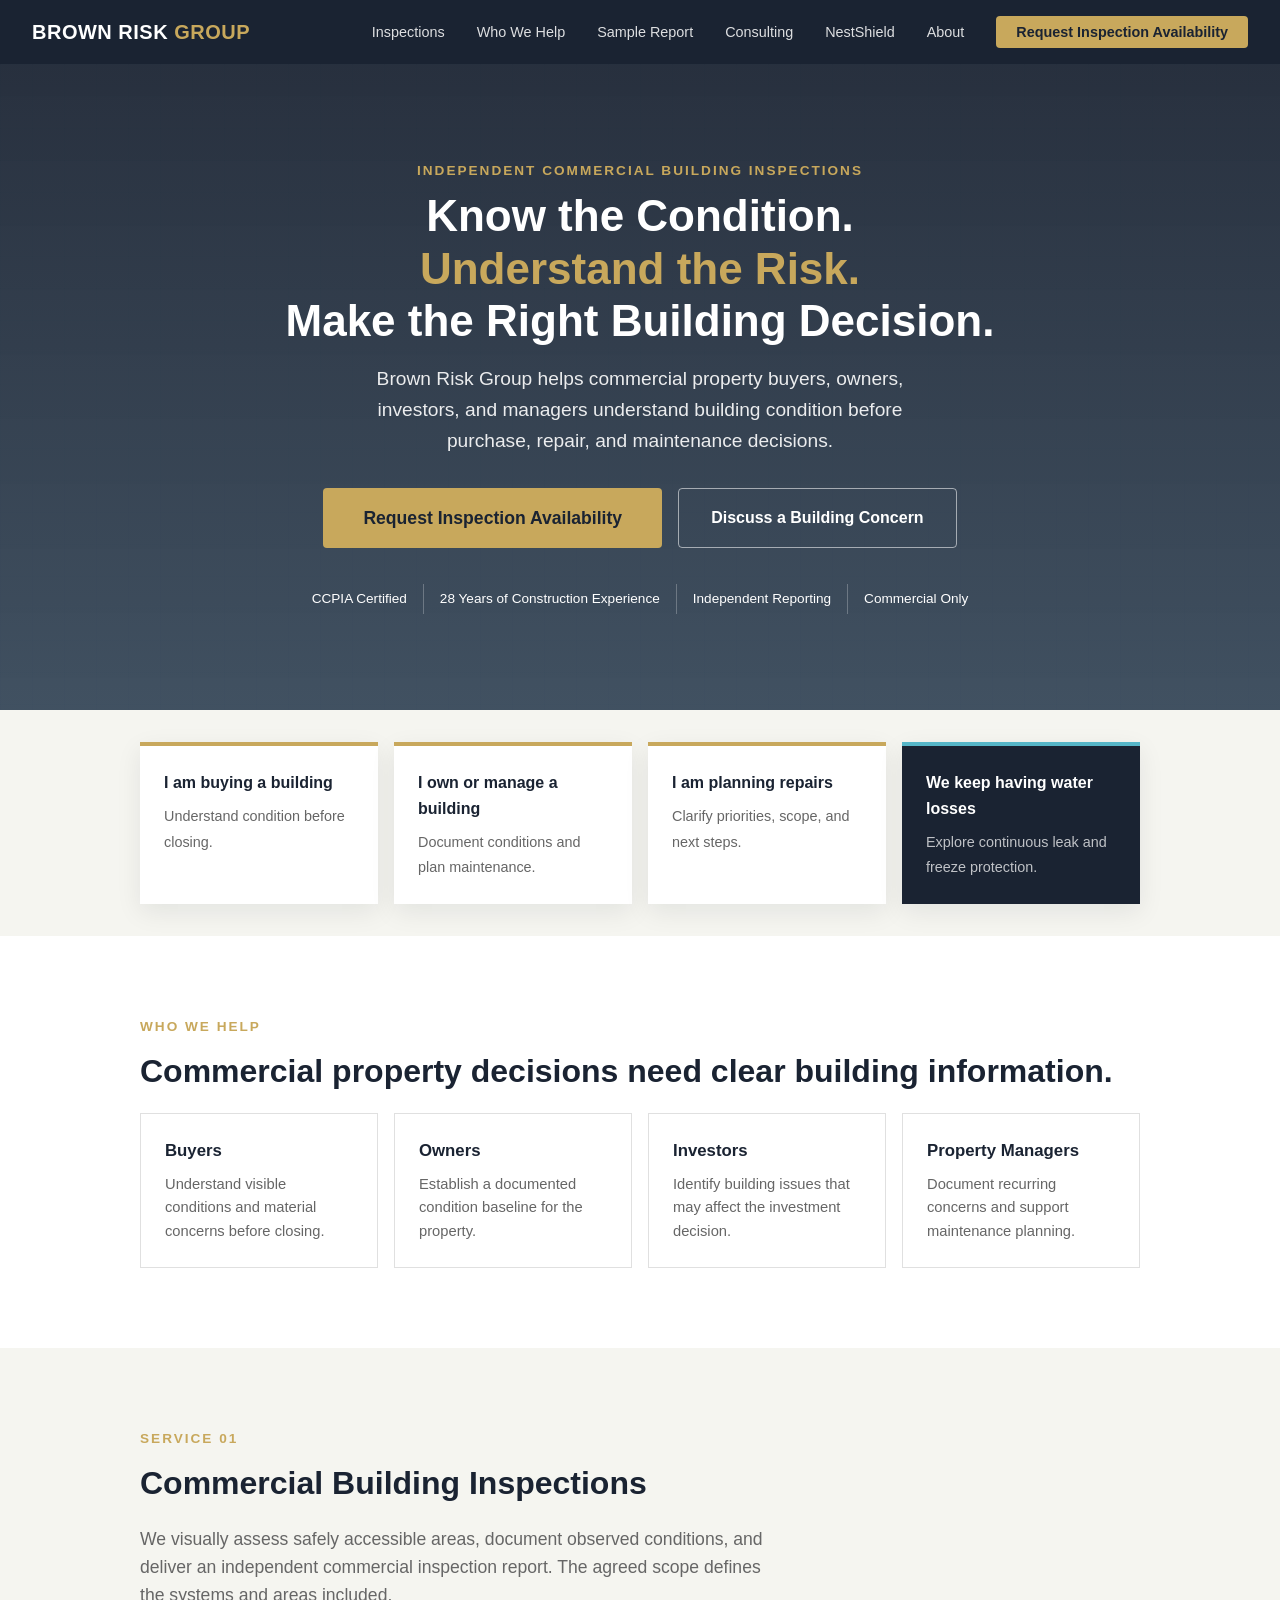
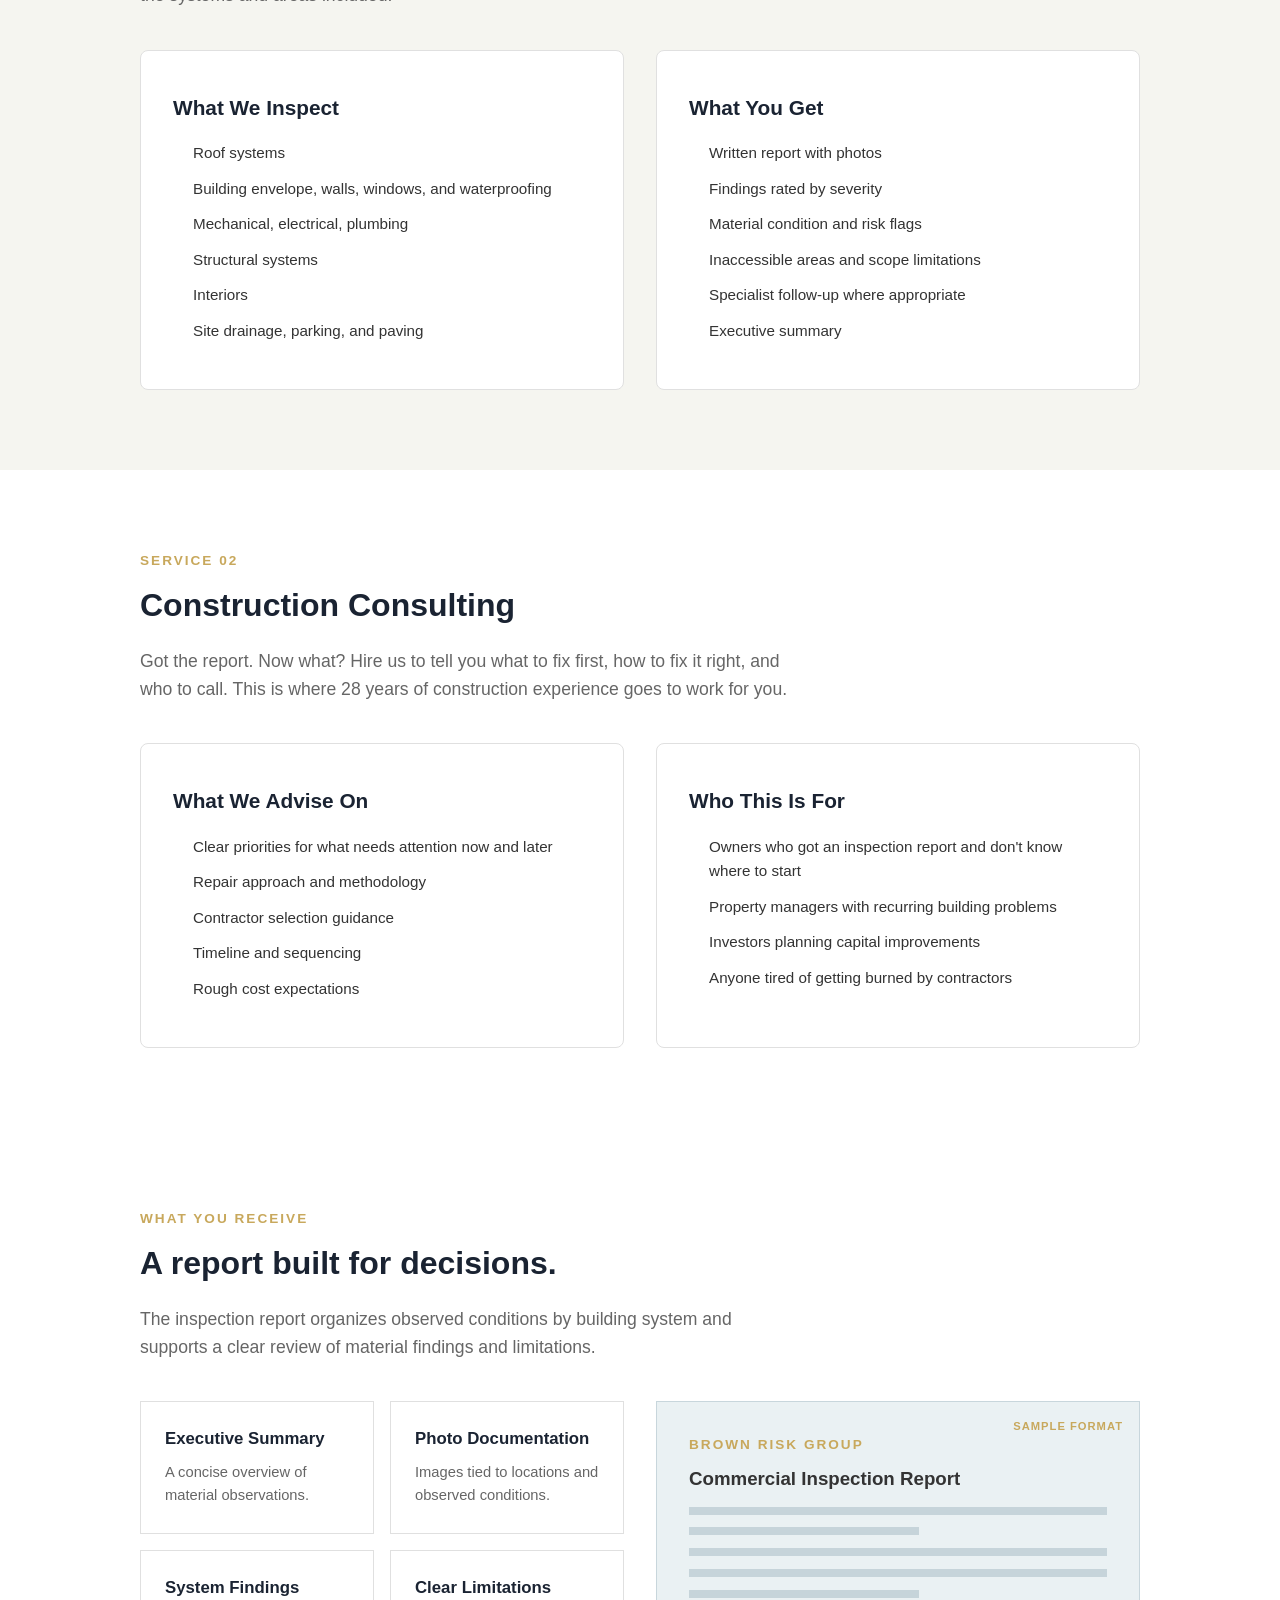
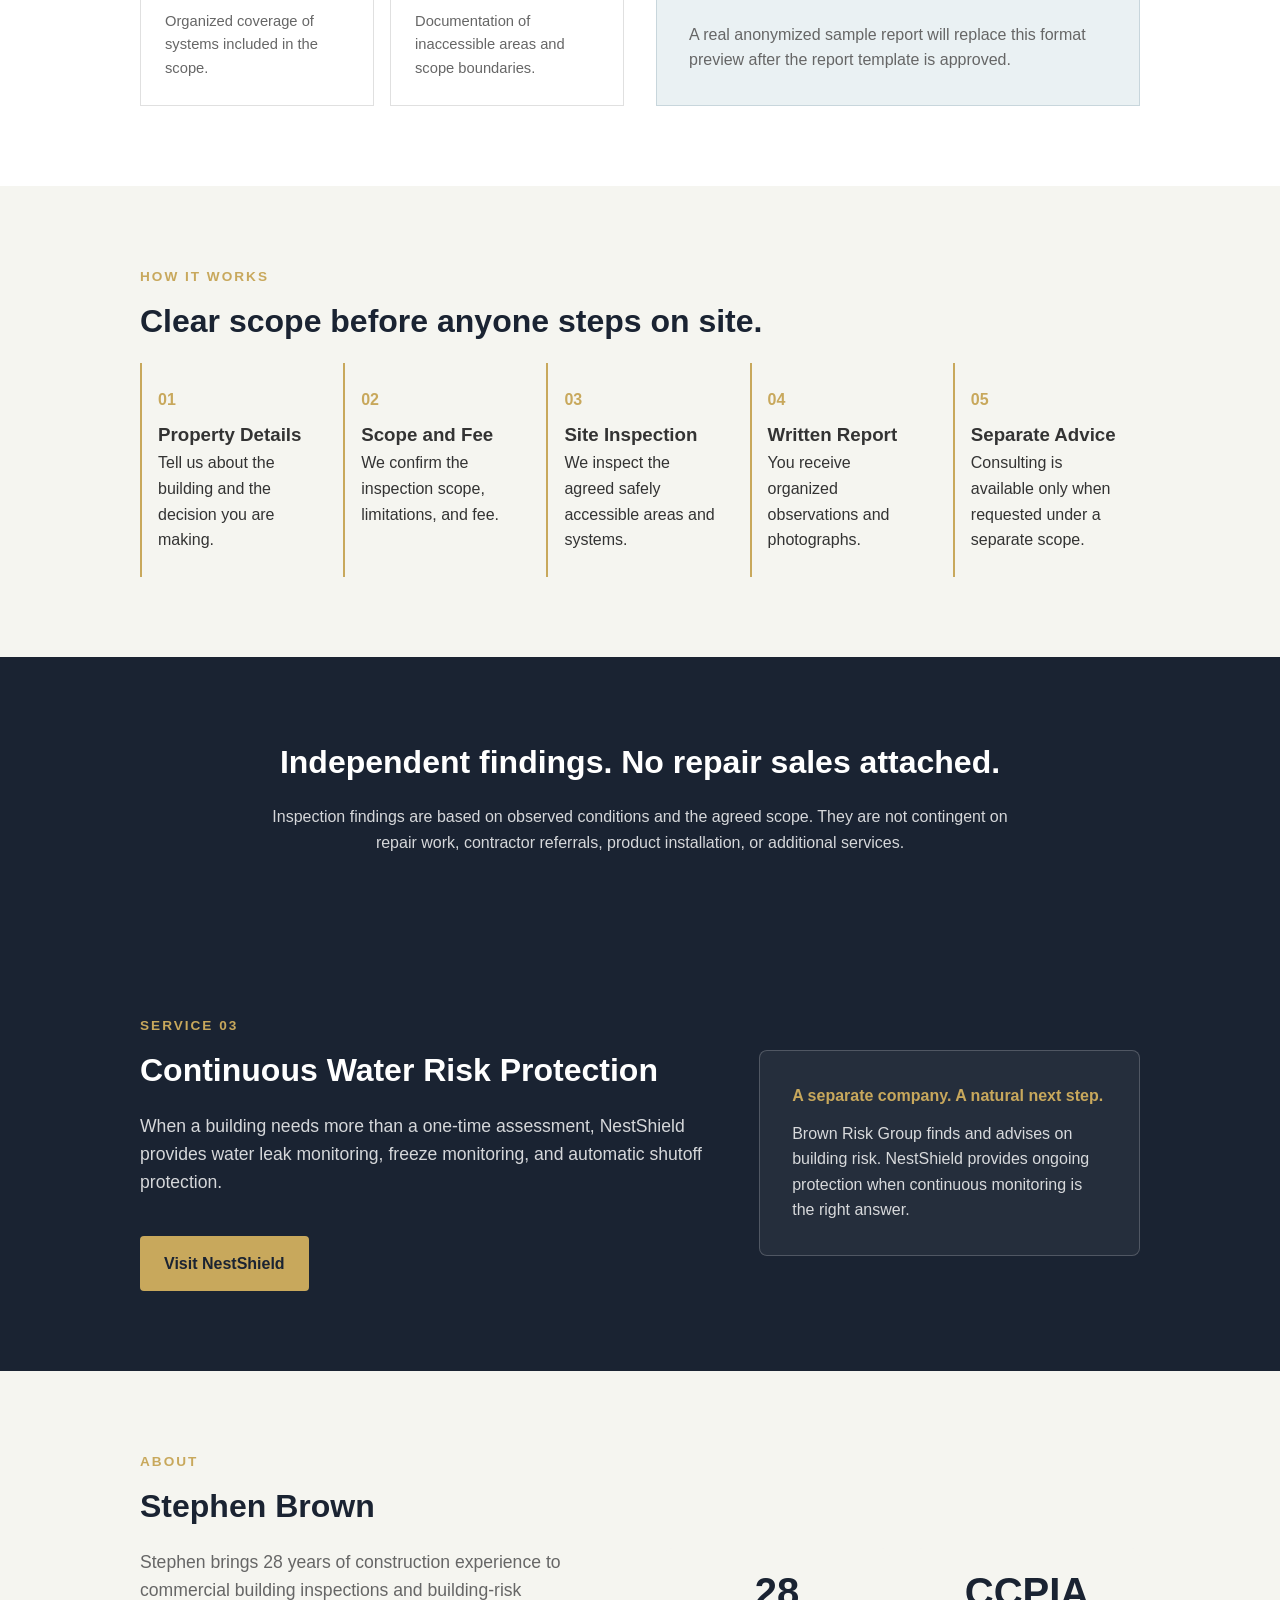
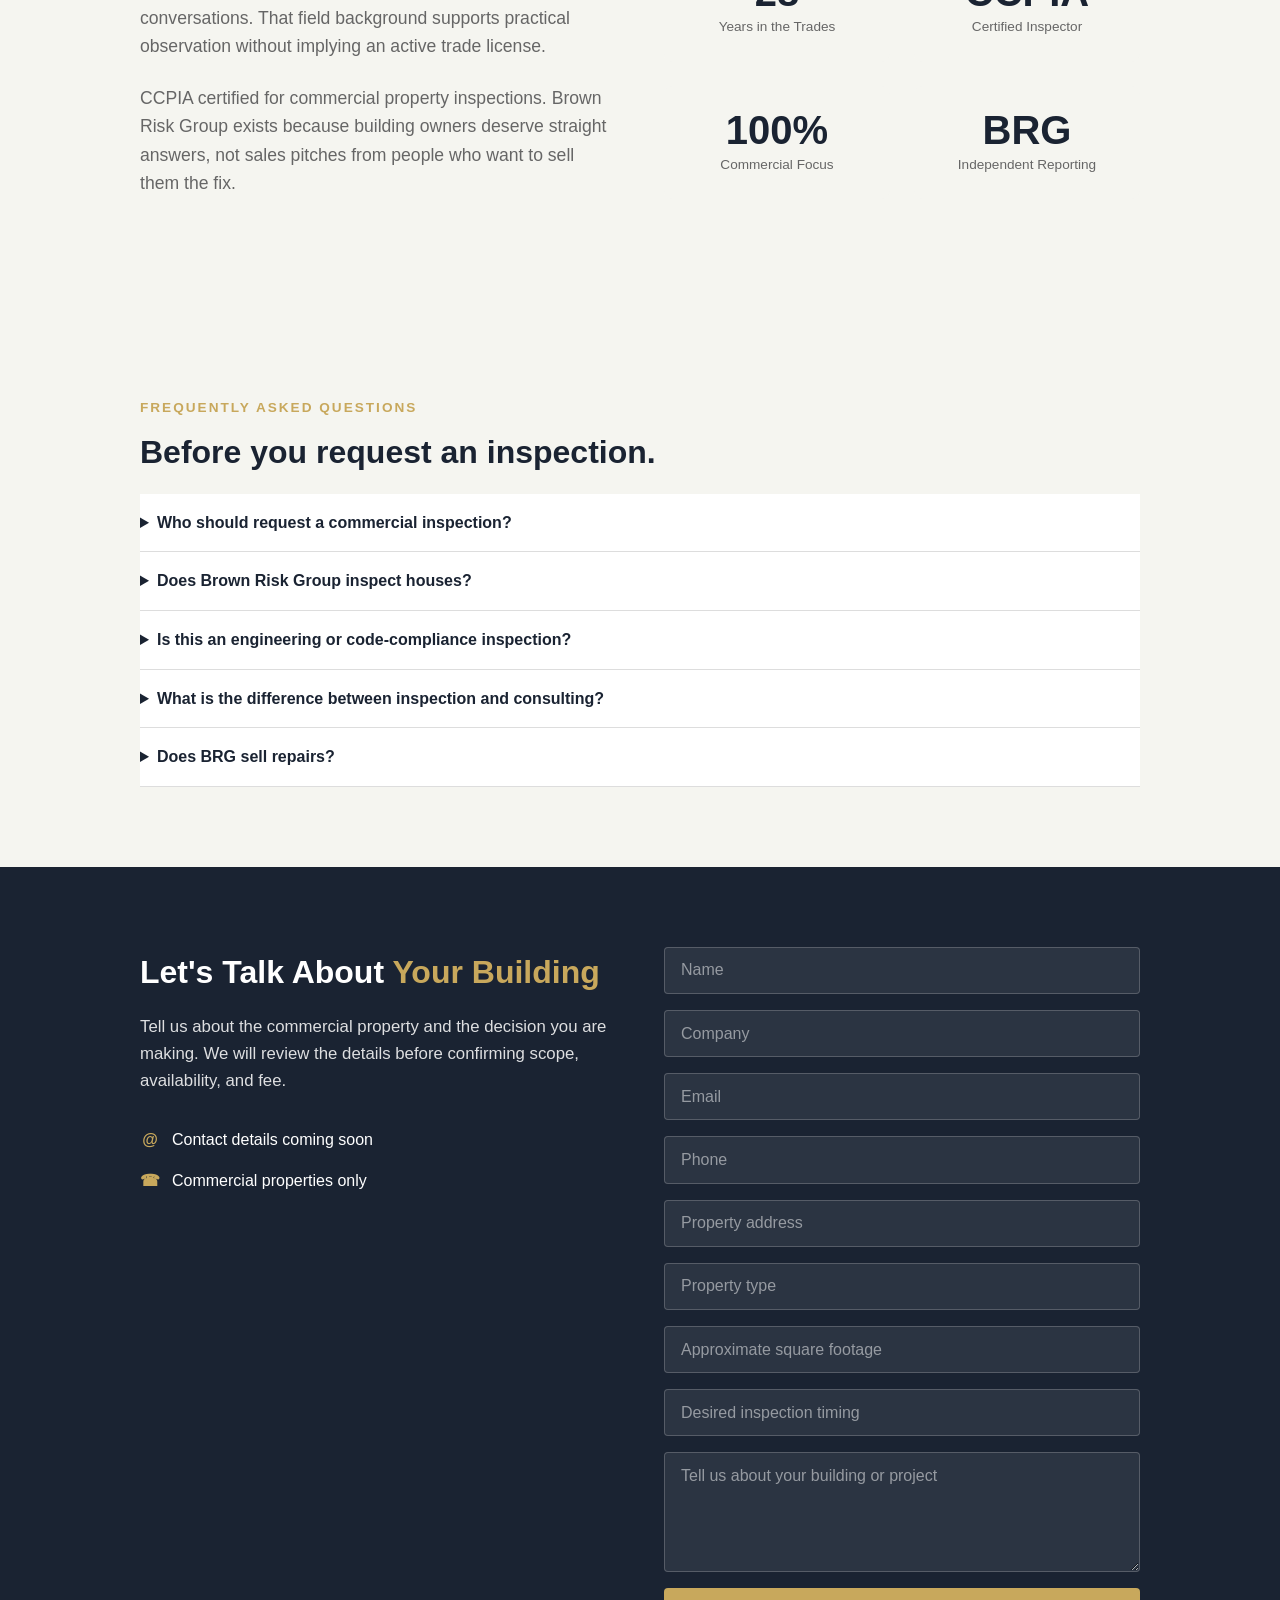
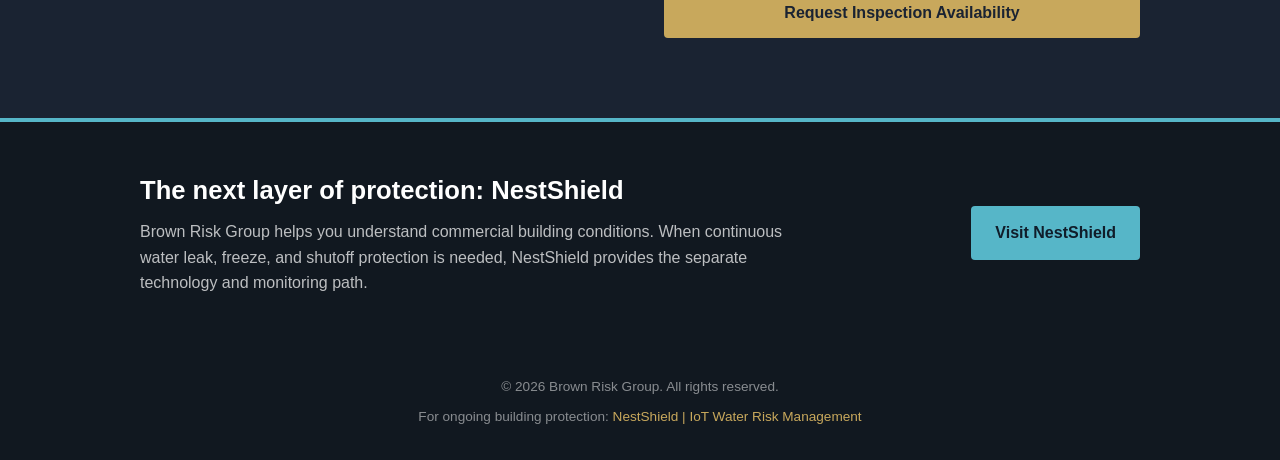
==== sites/brm/index.html @ def55f63 "Strengthen BRG to NestShield handoff" ====
<!DOCTYPE html>
<html lang="en">
<head>
  <meta charset="UTF-8">
  <meta name="viewport" content="width=device-width, initial-scale=1.0">
  <title>Brown Risk Group | Commercial Building Risk</title>
  <meta name="description" content="Commercial building inspections and construction consulting. 28 years in the trades. CCPIA certified.">
  <style>
    * { margin: 0; padding: 0; box-sizing: border-box; }

    :root {
      --navy: #1a2332;
      --slate: #2c3e50;
      --gold: #c8a85c;
      --gold-hover: #b8963f;
      --light: #f5f5f0;
      --white: #ffffff;
      --text: #333333;
      --text-light: #666666;
    }

    body {
      font-family: -apple-system, BlinkMacSystemFont, 'Segoe UI', Roboto, sans-serif;
      color: var(--text);
      line-height: 1.6;
    }

    /* NAV */
    nav {
      background: var(--navy);
      padding: 1rem 2rem;
      display: flex;
      justify-content: space-between;
      align-items: center;
      position: sticky;
      top: 0;
      z-index: 100;
    }

    .nav-brand {
      color: var(--white);
      font-size: 1.25rem;
      font-weight: 700;
      text-decoration: none;
      letter-spacing: 0.5px;
    }

    .nav-brand span { color: var(--gold); }

    .nav-links {
      display: flex;
      gap: 2rem;
      list-style: none;
    }

    .nav-links a {
      color: var(--white);
      text-decoration: none;
      font-size: 0.9rem;
      font-weight: 500;
      opacity: 0.85;
      transition: opacity 0.2s;
    }

    .nav-links a:hover { opacity: 1; }

    .nav-cta {
      background: var(--gold);
      color: var(--navy) !important;
      padding: 0.5rem 1.25rem;
      border-radius: 4px;
      font-weight: 600 !important;
      opacity: 1 !important;
      transition: background 0.2s !important;
    }

    .nav-cta:hover { background: var(--gold-hover); }

    .mobile-menu {
      display: none;
      background: none;
      border: none;
      color: var(--white);
      font-size: 1.5rem;
      cursor: pointer;
    }

    /* HERO */
    .hero {
      background: linear-gradient(135deg, var(--navy) 0%, var(--slate) 100%);
      background-image:
        linear-gradient(rgba(26,35,50,.94), rgba(44,62,80,.9)),
        linear-gradient(rgba(86,182,200,.08) 1px, transparent 1px),
        linear-gradient(90deg, rgba(86,182,200,.08) 1px, transparent 1px);
      background-size: auto, 32px 32px, 32px 32px;
      color: var(--white);
      padding: 6rem 2rem;
      text-align: center;
    }

    .hero h1 {
      font-size: 2.75rem;
      font-weight: 700;
      margin-bottom: 1rem;
      line-height: 1.2;
    }

    .hero h1 span { color: var(--gold); }

    .hero p {
      font-size: 1.2rem;
      opacity: 0.9;
      max-width: 600px;
      margin: 0 auto 2rem;
    }

    .hero-cta {
      display: inline-block;
      background: var(--gold);
      color: var(--navy);
      padding: 1rem 2.5rem;
      font-size: 1.1rem;
      font-weight: 700;
      text-decoration: none;
      border-radius: 4px;
      transition: background 0.2s;
    }

    .hero-cta:hover { background: var(--gold-hover); }

    .hero-credentials {
      margin-top: 2rem;
      font-size: 0.9rem;
      opacity: 0.7;
    }

    /* SECTIONS */
    section { padding: 5rem 2rem; }

    .section-light { background: var(--white); }
    .section-alt { background: var(--light); }

    .container {
      max-width: 1000px;
      margin: 0 auto;
    }

    .section-label {
      color: var(--gold);
      font-size: 0.85rem;
      font-weight: 700;
      text-transform: uppercase;
      letter-spacing: 2px;
      margin-bottom: 0.5rem;
    }

    .section-title {
      font-size: 2rem;
      font-weight: 700;
      color: var(--navy);
      margin-bottom: 1rem;
    }

    .section-desc {
      font-size: 1.1rem;
      color: var(--text-light);
      max-width: 650px;
      margin-bottom: 2.5rem;
    }

    /* SERVICES GRID */
    .services-grid {
      display: grid;
      grid-template-columns: 1fr 1fr;
      gap: 2rem;
    }

    .service-card {
      background: var(--white);
      border: 1px solid #e0e0e0;
      border-radius: 8px;
      padding: 2.5rem 2rem;
    }

    .section-alt .service-card {
      background: var(--white);
    }

    .service-card h3 {
      font-size: 1.3rem;
      color: var(--navy);
      margin-bottom: 0.75rem;
    }

    .service-card p {
      color: var(--text-light);
      margin-bottom: 1.25rem;
    }

    .service-card ul {
      list-style: none;
      padding: 0;
    }

    .service-card li {
      padding: 0.35rem 0;
      padding-left: 1.25rem;
      position: relative;
      color: var(--text);
      font-size: 0.95rem;
    }

    .service-card li::before {
      content: "";
      width: 6px;
      height: 6px;
      border-radius: 50%;
      top: 0.85rem;
      position: absolute;
      left: 0;
      color: var(--gold);
      font-weight: 700;
    }

    .hero-actions { display: flex; justify-content: center; gap: 1rem; flex-wrap: wrap; }
    .hero-secondary {
      display: inline-block;
      color: var(--white);
      padding: 1rem 2rem;
      border: 1px solid rgba(255,255,255,.55);
      border-radius: 4px;
      font-weight: 700;
      text-decoration: none;
    }
    .trust-strip { display: flex; justify-content: center; gap: 0; flex-wrap: wrap; margin-top: 2.25rem; }
    .trust-strip span { padding: .25rem 1rem; border-right: 1px solid rgba(255,255,255,.25); font-size: .85rem; }
    .trust-strip span:last-child { border-right: 0; }

    .intent-grid { display: grid; grid-template-columns: repeat(4, 1fr); gap: 1rem; }
    .intent-card { display: block; padding: 1.5rem; background: var(--white); border-top: 4px solid var(--gold); color: var(--navy); text-decoration: none; box-shadow: 0 8px 24px rgba(16,29,42,.08); }
    .intent-card strong { display: block; margin-bottom: .45rem; }
    .intent-card span { color: var(--text-light); font-size: .9rem; }
    .intent-card.nest { background: var(--navy); color: var(--white); border-top-color: #56b6c8; }
    .intent-card.nest span { color: rgba(255,255,255,.72); }

    .audience-grid, .deliverable-grid { display: grid; grid-template-columns: repeat(4, 1fr); gap: 1rem; }
    .audience-item, .deliverable-item { padding: 1.5rem; background: var(--white); border: 1px solid #e0e0e0; }
    .audience-item h3, .deliverable-item h3 { color: var(--navy); font-size: 1.05rem; margin-bottom: .5rem; }
    .audience-item p, .deliverable-item p { color: var(--text-light); font-size: .92rem; }

    .process { display: grid; grid-template-columns: repeat(5, 1fr); gap: 1rem; counter-reset: steps; }
    .process-step { padding: 1.5rem 1rem; border-left: 2px solid var(--gold); }
    .process-step strong { color: var(--gold); display: block; margin-bottom: .5rem; }

    .independence { background: var(--navy); color: var(--white); text-align: center; }
    .independence h2 { font-size: 2rem; margin-bottom: 1rem; }
    .independence p { max-width: 780px; margin: 0 auto; opacity: .82; }

    .report-preview { background: #eaf1f3; border: 1px solid #c8d6dc; padding: 2rem; position: relative; }
    .report-preview::before { content: "SAMPLE FORMAT"; position: absolute; top: 1rem; right: 1rem; color: var(--gold); font-size: .7rem; font-weight: 800; letter-spacing: 1px; }
    .report-line { height: 8px; background: #c6d4da; margin: .8rem 0; }
    .report-line.short { width: 55%; }

    details { background: var(--white); border-bottom: 1px solid #ddd; padding: 1rem 0; }
    summary { cursor: pointer; font-weight: 700; color: var(--navy); }
    details p { color: var(--text-light); padding-top: .75rem; }

    .handoff { background: var(--navy); color: var(--white); }
    .handoff .section-title, .handoff .section-desc { color: var(--white); }
    .handoff .section-desc { opacity: 0.82; }
    .handoff-grid {
      display: grid;
      grid-template-columns: 1.2fr 0.8fr;
      gap: 3rem;
      align-items: center;
    }
    .handoff-link {
      display: inline-block;
      color: var(--navy);
      background: var(--gold);
      padding: 0.9rem 1.5rem;
      border-radius: 4px;
      font-weight: 700;
      text-decoration: none;
    }
    .handoff-note {
      border: 1px solid rgba(255,255,255,0.2);
      padding: 2rem;
      border-radius: 8px;
      background: rgba(255,255,255,0.05);
    }
    .handoff-note strong { color: var(--gold); }

    /* ABOUT */
    .about-content {
      display: grid;
      grid-template-columns: 1fr 1fr;
      gap: 3rem;
      align-items: start;
    }

    .about-stats {
      display: grid;
      grid-template-columns: 1fr 1fr;
      gap: 1.5rem;
    }

    .stat {
      text-align: center;
      padding: 1.5rem;
      background: var(--light);
      border-radius: 8px;
    }

    .stat-number {
      font-size: 2.5rem;
      font-weight: 700;
      color: var(--navy);
      line-height: 1;
    }

    .stat-label {
      font-size: 0.85rem;
      color: var(--text-light);
      margin-top: 0.25rem;
    }

    /* CONTACT */
    .contact-section {
      background: var(--navy);
      color: var(--white);
      padding: 5rem 2rem;
    }

    .contact-grid {
      display: grid;
      grid-template-columns: 1fr 1fr;
      gap: 3rem;
      max-width: 1000px;
      margin: 0 auto;
    }

    .contact-info h2 {
      font-size: 2rem;
      margin-bottom: 1rem;
    }

    .contact-info h2 span { color: var(--gold); }

    .contact-info p {
      opacity: 0.85;
      margin-bottom: 2rem;
      font-size: 1.05rem;
    }

    .contact-detail {
      display: flex;
      align-items: center;
      gap: 0.75rem;
      margin-bottom: 1rem;
      font-size: 1rem;
    }

    .contact-detail .icon {
      width: 20px;
      text-align: center;
      color: var(--gold);
      font-weight: 700;
    }

    .contact-form {
      display: flex;
      flex-direction: column;
      gap: 1rem;
    }

    .contact-form input,
    .contact-form textarea {
      padding: 0.85rem 1rem;
      border: 1px solid rgba(255,255,255,0.2);
      border-radius: 4px;
      background: rgba(255,255,255,0.08);
      color: var(--white);
      font-size: 1rem;
      font-family: inherit;
    }

    .contact-form input::placeholder,
    .contact-form textarea::placeholder {
      color: rgba(255,255,255,0.5);
    }

    .contact-form textarea { resize: vertical; min-height: 120px; }

    .contact-form button {
      background: var(--gold);
      color: var(--navy);
      border: none;
      padding: 1rem;
      font-size: 1rem;
      font-weight: 700;
      border-radius: 4px;
      cursor: pointer;
      transition: background 0.2s;
    }

    .contact-form button:hover { background: var(--gold-hover); }

    /* FOOTER */
    footer {
      background: #111820;
      color: rgba(255,255,255,0.5);
      text-align: center;
      padding: 2rem;
      font-size: 0.85rem;
    }

    footer a {
      color: var(--gold);
      text-decoration: none;
    }

    footer a:hover { text-decoration: underline; }

    .final-handoff {
      background: #111820;
      color: var(--white);
      padding: 3rem 2rem;
      border-top: 4px solid #56b6c8;
    }
    .final-handoff-inner {
      max-width: 1000px;
      margin: 0 auto;
      display: flex;
      align-items: center;
      justify-content: space-between;
      gap: 2rem;
    }
    .final-handoff h2 { font-size: 1.6rem; margin-bottom: .5rem; }
    .final-handoff p { color: rgba(255,255,255,.72); max-width: 650px; }
    .final-handoff a {
      display: inline-block;
      flex: 0 0 auto;
      background: #56b6c8;
      color: #101d2a;
      padding: .9rem 1.5rem;
      border-radius: 4px;
      font-weight: 800;
      text-decoration: none;
    }

    /* MOBILE */
    @media (max-width: 768px) {
      .nav-links { display: none; }
      .nav-links.open {
        display: flex;
        flex-direction: column;
        position: absolute;
        top: 100%;
        left: 0;
        right: 0;
        background: var(--navy);
        padding: 1rem 2rem 2rem;
        gap: 1rem;
      }
      .mobile-menu { display: block; }
      .hero { padding: 4rem 1.5rem; }
      .hero h1 { font-size: 2rem; }
      .hero p { font-size: 1rem; }
      .services-grid { grid-template-columns: 1fr; }
      .about-content { grid-template-columns: 1fr; }
      .about-stats { grid-template-columns: 1fr 1fr; }
      .contact-grid { grid-template-columns: 1fr; }
      .handoff-grid { grid-template-columns: 1fr; }
      .final-handoff-inner { flex-direction: column; align-items: flex-start; }
      .intent-grid, .audience-grid, .deliverable-grid { grid-template-columns: 1fr 1fr; }
      .process { grid-template-columns: 1fr; }
      .section-title { font-size: 1.5rem; }
    }
    @media (max-width: 480px) {
      .intent-grid, .audience-grid, .deliverable-grid { grid-template-columns: 1fr; }
      .trust-strip { flex-direction: column; }
      .trust-strip span { border-right: 0; }
    }
  </style>
</head>
<body>

  <!-- NAV -->
  <nav>
    <a href="#" class="nav-brand">BROWN RISK <span>GROUP</span></a>
    <button class="mobile-menu" onclick="document.querySelector('.nav-links').classList.toggle('open')">&#9776;</button>
    <ul class="nav-links">
      <li><a href="#inspections">Inspections</a></li>
      <li><a href="#who">Who We Help</a></li>
      <li><a href="#report">Sample Report</a></li>
      <li><a href="#consulting">Consulting</a></li>
      <li><a href="https://nestshield.net" target="_blank" rel="noopener">NestShield</a></li>
      <li><a href="#about">About</a></li>
      <li><a href="#contact" class="nav-cta">Request Inspection Availability</a></li>
    </ul>
  </nav>

  <!-- HERO -->
  <section class="hero">
    <div class="container">
      <div class="section-label">Independent Commercial Building Inspections</div>
      <h1>Know the Condition.<br><span>Understand the Risk.</span><br>Make the Right Building Decision.</h1>
      <p>Brown Risk Group helps commercial property buyers, owners, investors, and managers understand building condition before purchase, repair, and maintenance decisions.</p>
      <div class="hero-actions">
        <a href="#contact" class="hero-cta">Request Inspection Availability</a>
        <a href="#consulting" class="hero-secondary">Discuss a Building Concern</a>
      </div>
      <div class="trust-strip"><span>CCPIA Certified</span><span>28 Years of Construction Experience</span><span>Independent Reporting</span><span>Commercial Only</span></div>
    </div>
  </section>

  <section class="section-alt" style="padding-top:2rem;padding-bottom:2rem;">
    <div class="container intent-grid">
      <a class="intent-card" href="#inspections"><strong>I am buying a building</strong><span>Understand condition before closing.</span></a>
      <a class="intent-card" href="#inspections"><strong>I own or manage a building</strong><span>Document conditions and plan maintenance.</span></a>
      <a class="intent-card" href="#consulting"><strong>I am planning repairs</strong><span>Clarify priorities, scope, and next steps.</span></a>
      <a class="intent-card nest" href="#nestshield"><strong>We keep having water losses</strong><span>Explore continuous leak and freeze protection.</span></a>
    </div>
  </section>

  <section id="who" class="section-light">
    <div class="container">
      <div class="section-label">Who We Help</div>
      <h2 class="section-title">Commercial property decisions need clear building information.</h2>
      <div class="audience-grid">
        <div class="audience-item"><h3>Buyers</h3><p>Understand visible conditions and material concerns before closing.</p></div>
        <div class="audience-item"><h3>Owners</h3><p>Establish a documented condition baseline for the property.</p></div>
        <div class="audience-item"><h3>Investors</h3><p>Identify building issues that may affect the investment decision.</p></div>
        <div class="audience-item"><h3>Property Managers</h3><p>Document recurring concerns and support maintenance planning.</p></div>
      </div>
    </div>
  </section>

  <!-- INSPECTIONS -->
  <section id="inspections" class="section-alt">
    <div class="container">
      <div class="section-label">Service 01</div>
      <h2 class="section-title">Commercial Building Inspections</h2>
      <p class="section-desc">We visually assess safely accessible areas, document observed conditions, and deliver an independent commercial inspection report. The agreed scope defines the systems and areas included.</p>
      <div class="services-grid">
        <div class="service-card">
          <h3>What We Inspect</h3>
          <ul>
            <li>Roof systems</li>
            <li>Building envelope, walls, windows, and waterproofing</li>
            <li>Mechanical, electrical, plumbing</li>
            <li>Structural systems</li>
            <li>Interiors</li>
            <li>Site drainage, parking, and paving</li>
          </ul>
        </div>
        <div class="service-card">
          <h3>What You Get</h3>
          <ul>
            <li>Written report with photos</li>
            <li>Findings rated by severity</li>
            <li>Material condition and risk flags</li>
            <li>Inaccessible areas and scope limitations</li>
            <li>Specialist follow-up where appropriate</li>
            <li>Executive summary</li>
          </ul>
        </div>
      </div>
    </div>
  </section>

  <!-- CONSULTING -->
  <section id="consulting" class="section-light">
    <div class="container">
      <div class="section-label">Service 02</div>
      <h2 class="section-title">Construction Consulting</h2>
      <p class="section-desc">Got the report. Now what? Hire us to tell you what to fix first, how to fix it right, and who to call. This is where 28 years of construction experience goes to work for you.</p>
      <div class="services-grid">
        <div class="service-card">
          <h3>What We Advise On</h3>
          <ul>
            <li>Clear priorities for what needs attention now and later</li>
            <li>Repair approach and methodology</li>
            <li>Contractor selection guidance</li>
            <li>Timeline and sequencing</li>
            <li>Rough cost expectations</li>
          </ul>
        </div>
        <div class="service-card">
          <h3>Who This Is For</h3>
          <ul>
            <li>Owners who got an inspection report and don't know where to start</li>
            <li>Property managers with recurring building problems</li>
            <li>Investors planning capital improvements</li>
            <li>Anyone tired of getting burned by contractors</li>
          </ul>
        </div>
      </div>
    </div>
  </section>

  <section id="report" class="section-light">
    <div class="container">
      <div class="section-label">What You Receive</div>
      <h2 class="section-title">A report built for decisions.</h2>
      <p class="section-desc">The inspection report organizes observed conditions by building system and supports a clear review of material findings and limitations.</p>
      <div class="services-grid">
        <div class="deliverable-grid" style="grid-template-columns:1fr 1fr;">
          <div class="deliverable-item"><h3>Executive Summary</h3><p>A concise overview of material observations.</p></div>
          <div class="deliverable-item"><h3>Photo Documentation</h3><p>Images tied to locations and observed conditions.</p></div>
          <div class="deliverable-item"><h3>System Findings</h3><p>Organized coverage of systems included in the scope.</p></div>
          <div class="deliverable-item"><h3>Clear Limitations</h3><p>Documentation of inaccessible areas and scope boundaries.</p></div>
        </div>
        <div class="report-preview" aria-label="Sample report format placeholder">
          <div class="section-label">Brown Risk Group</div><h3>Commercial Inspection Report</h3>
          <div class="report-line"></div><div class="report-line short"></div><div class="report-line"></div><div class="report-line"></div><div class="report-line short"></div>
          <p style="margin-top:1.5rem;color:var(--text-light);">A real anonymized sample report will replace this format preview after the report template is approved.</p>
        </div>
      </div>
    </div>
  </section>

  <section class="section-alt">
    <div class="container">
      <div class="section-label">How It Works</div>
      <h2 class="section-title">Clear scope before anyone steps on site.</h2>
      <div class="process">
        <div class="process-step"><strong>01</strong><h3>Property Details</h3><p>Tell us about the building and the decision you are making.</p></div>
        <div class="process-step"><strong>02</strong><h3>Scope and Fee</h3><p>We confirm the inspection scope, limitations, and fee.</p></div>
        <div class="process-step"><strong>03</strong><h3>Site Inspection</h3><p>We inspect the agreed safely accessible areas and systems.</p></div>
        <div class="process-step"><strong>04</strong><h3>Written Report</h3><p>You receive organized observations and photographs.</p></div>
        <div class="process-step"><strong>05</strong><h3>Separate Advice</h3><p>Consulting is available only when requested under a separate scope.</p></div>
      </div>
    </div>
  </section>

  <section class="independence">
    <div class="container"><h2>Independent findings. No repair sales attached.</h2><p>Inspection findings are based on observed conditions and the agreed scope. They are not contingent on repair work, contractor referrals, product installation, or additional services.</p></div>
  </section>

  <!-- NESTSHIELD HANDOFF -->
  <section id="nestshield" class="handoff">
    <div class="container handoff-grid">
      <div>
        <div class="section-label">Service 03</div>
        <h2 class="section-title">Continuous Water Risk Protection</h2>
        <p class="section-desc">When a building needs more than a one-time assessment, NestShield provides water leak monitoring, freeze monitoring, and automatic shutoff protection.</p>
        <a class="handoff-link" href="https://nestshield.net" target="_blank" rel="noopener">Visit NestShield</a>
      </div>
      <div class="handoff-note">
        <strong>A separate company. A natural next step.</strong>
        <p style="margin-top: 0.75rem; opacity: 0.82;">Brown Risk Group finds and advises on building risk. NestShield provides ongoing protection when continuous monitoring is the right answer.</p>
      </div>
    </div>
  </section>

  <!-- ABOUT -->
  <section id="about" class="section-alt">
    <div class="container">
      <div class="section-label">About</div>
      <h2 class="section-title">Stephen Brown</h2>
      <div class="about-content">
        <div>
          <p class="section-desc" style="margin-bottom: 1.5rem;">Stephen brings 28 years of construction experience to commercial building inspections and building-risk conversations. That field background supports practical observation without implying an active trade license.</p>
          <p class="section-desc">CCPIA certified for commercial property inspections. Brown Risk Group exists because building owners deserve straight answers, not sales pitches from people who want to sell them the fix.</p>
        </div>
        <div class="about-stats">
          <div class="stat">
            <div class="stat-number">28</div>
            <div class="stat-label">Years in the Trades</div>
          </div>
          <div class="stat">
            <div class="stat-number">CCPIA</div>
            <div class="stat-label">Certified Inspector</div>
          </div>
          <div class="stat">
            <div class="stat-number">100%</div>
            <div class="stat-label">Commercial Focus</div>
          </div>
          <div class="stat">
            <div class="stat-number">BRG</div>
            <div class="stat-label">Independent Reporting</div>
          </div>
        </div>
      </div>
    </div>
  </section>

  <section class="section-alt" id="faq">
    <div class="container">
      <div class="section-label">Frequently Asked Questions</div>
      <h2 class="section-title">Before you request an inspection.</h2>
      <details><summary>Who should request a commercial inspection?</summary><p>Commercial property buyers, owners, investors, and property managers who need documented information about visible building conditions.</p></details>
      <details><summary>Does Brown Risk Group inspect houses?</summary><p>No. Brown Risk Group is commercial-only.</p></details>
      <details><summary>Is this an engineering or code-compliance inspection?</summary><p>No. It is a visual commercial condition inspection of agreed safely accessible areas. Engineering, code enforcement, environmental testing, destructive testing, and licensed trade evaluations are outside the standard scope.</p></details>
      <details><summary>What is the difference between inspection and consulting?</summary><p>The inspection documents observed conditions under the agreed scope. Consulting is a separate engagement for clients who want help organizing priorities, scopes, or next steps.</p></details>
      <details><summary>Does BRG sell repairs?</summary><p>No. Inspection findings are not contingent on repair work or contractor sales.</p></details>
    </div>
  </section>

  <!-- CONTACT -->
  <section id="contact" class="contact-section">
    <div class="contact-grid">
      <div class="contact-info">
        <h2>Let's Talk About <span>Your Building</span></h2>
        <p>Tell us about the commercial property and the decision you are making. We will review the details before confirming scope, availability, and fee.</p>
        <div class="contact-detail">
          <span class="icon">@</span>
          <span>Contact details coming soon</span>
        </div>
        <div class="contact-detail">
          <span class="icon">&#9742;</span>
          <span>Commercial properties only</span>
        </div>
      </div>
      <form class="contact-form" name="brg-inspection-inquiry" method="POST" data-netlify="true">
        <input type="hidden" name="form-name" value="brg-inspection-inquiry">
        <input type="text" name="name" placeholder="Name" required>
        <input type="text" name="company" placeholder="Company">
        <input type="email" name="email" placeholder="Email" required>
        <input type="tel" name="phone" placeholder="Phone">
        <input type="text" name="property-address" placeholder="Property address">
        <input type="text" name="property-type" placeholder="Property type">
        <input type="text" name="square-footage" placeholder="Approximate square footage">
        <input type="text" name="timing" placeholder="Desired inspection timing">
        <textarea name="project" placeholder="Tell us about your building or project"></textarea>
        <button type="submit">Request Inspection Availability</button>
      </form>
    </div>
  </section>

  <section class="final-handoff" aria-labelledby="final-nestshield-title">
    <div class="final-handoff-inner">
      <div>
        <h2 id="final-nestshield-title">The next layer of protection: NestShield</h2>
        <p>Brown Risk Group helps you understand commercial building conditions. When continuous water leak, freeze, and shutoff protection is needed, NestShield provides the separate technology and monitoring path.</p>
      </div>
      <a href="https://nestshield.net" target="_blank" rel="noopener">Visit NestShield</a>
    </div>
  </section>

  <!-- FOOTER -->
  <footer>
    <p>&copy; 2026 Brown Risk Group. All rights reserved.</p>
    <p style="margin-top: 0.5rem;">For ongoing building protection: <a href="https://nestshield.net" target="_blank" rel="noopener">NestShield | IoT Water Risk Management</a></p>
  </footer>

</body>
</html>
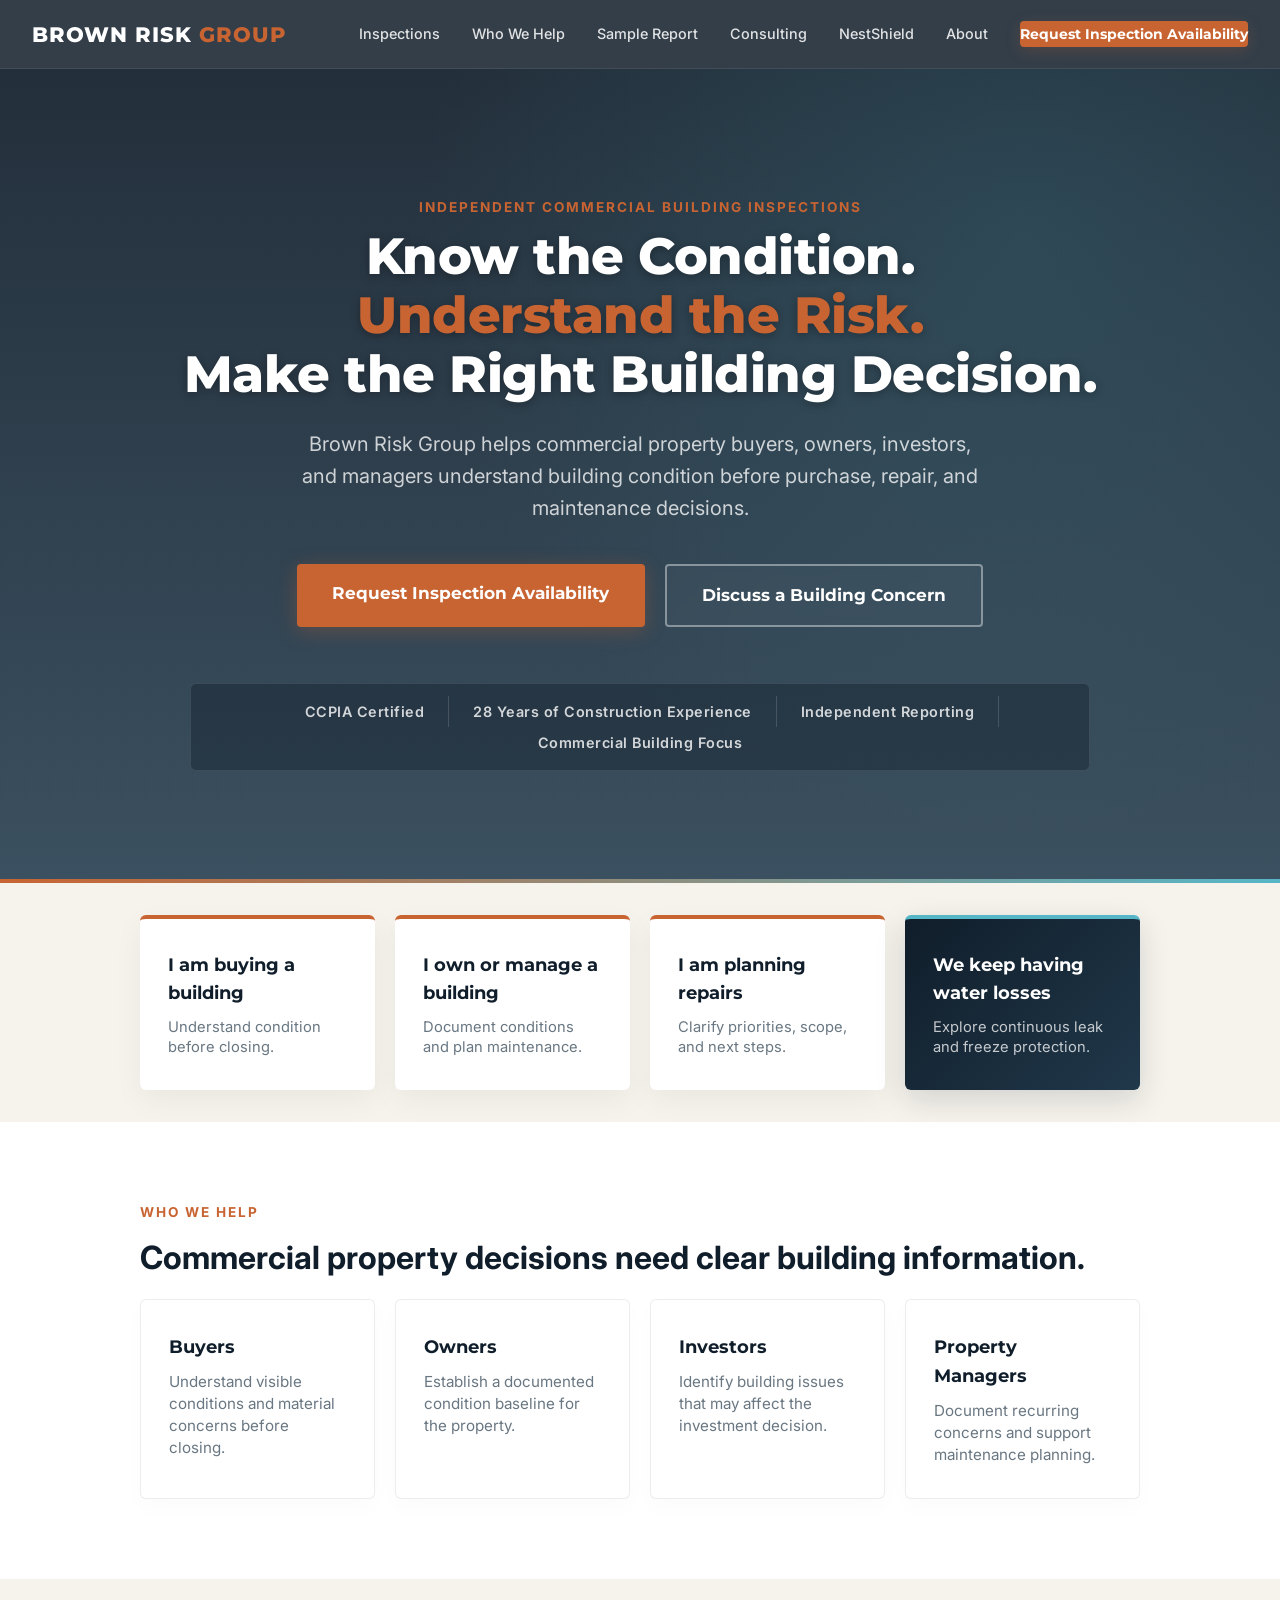
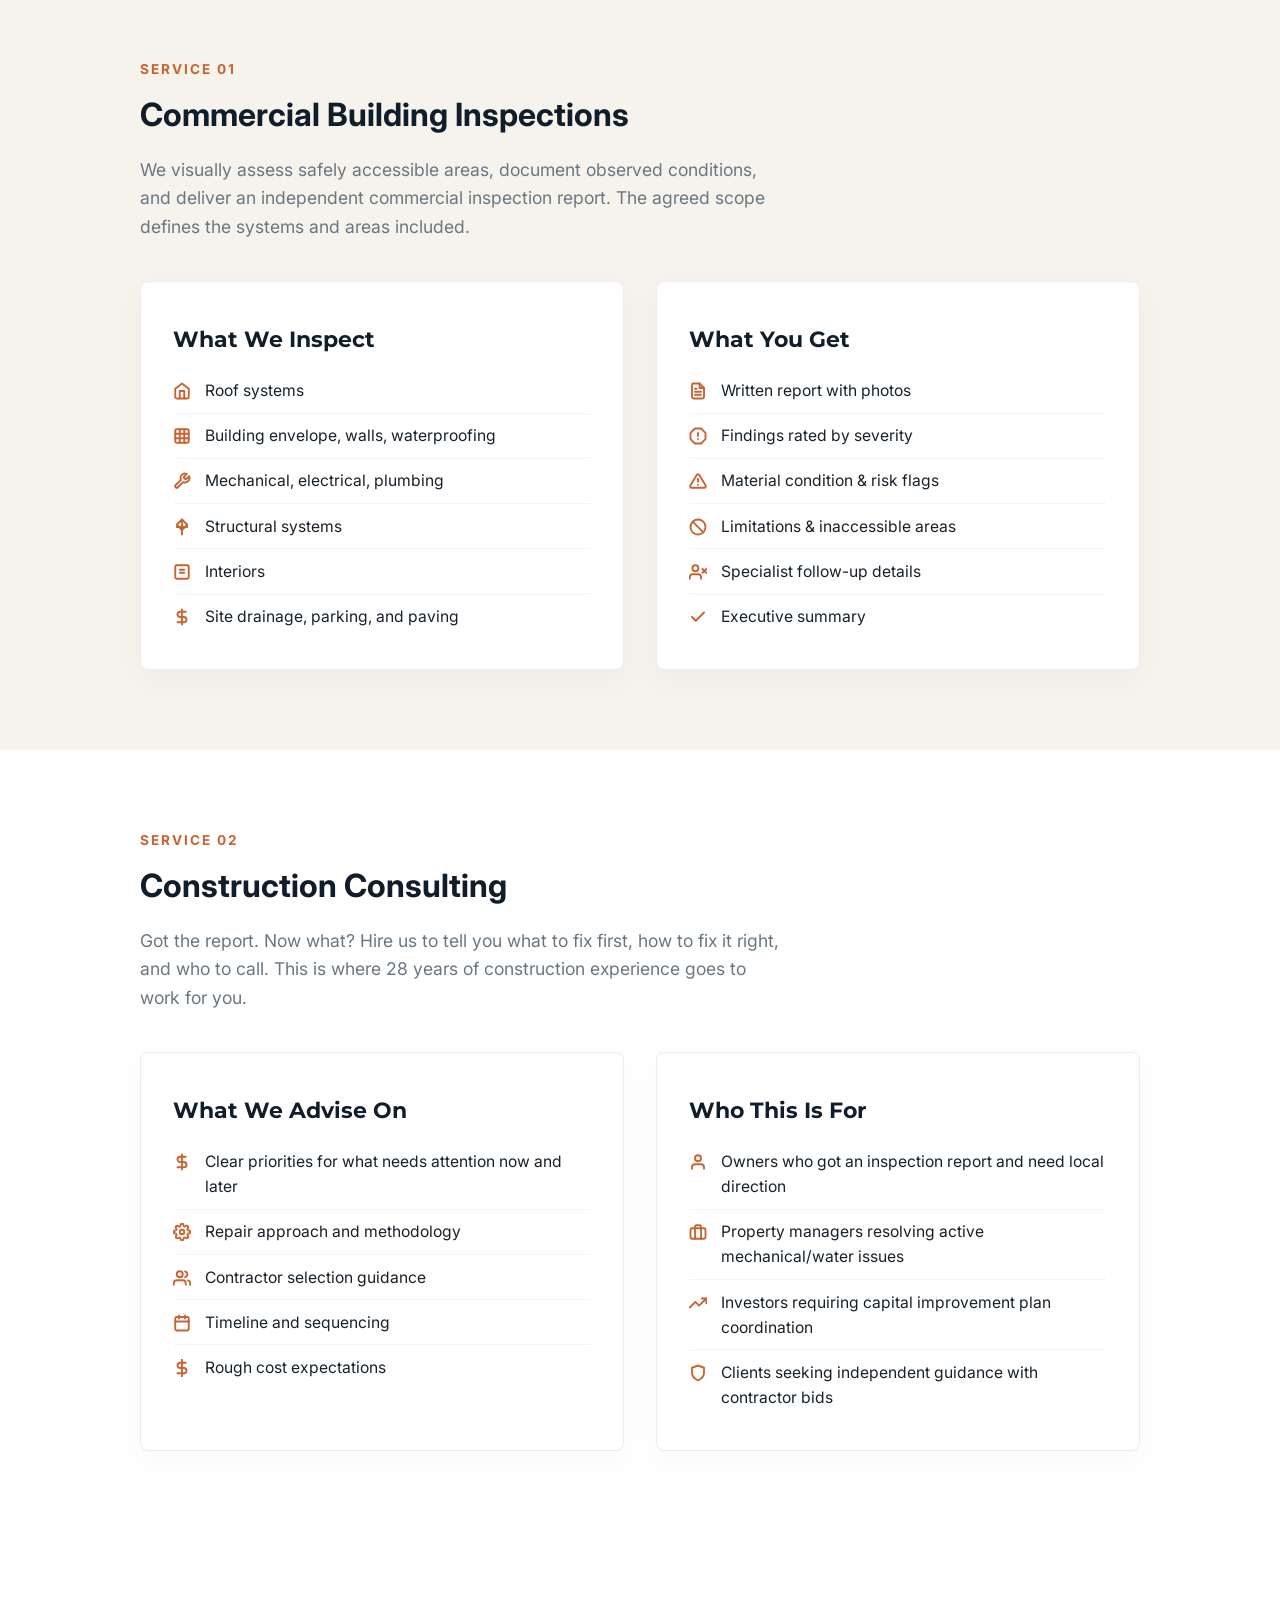
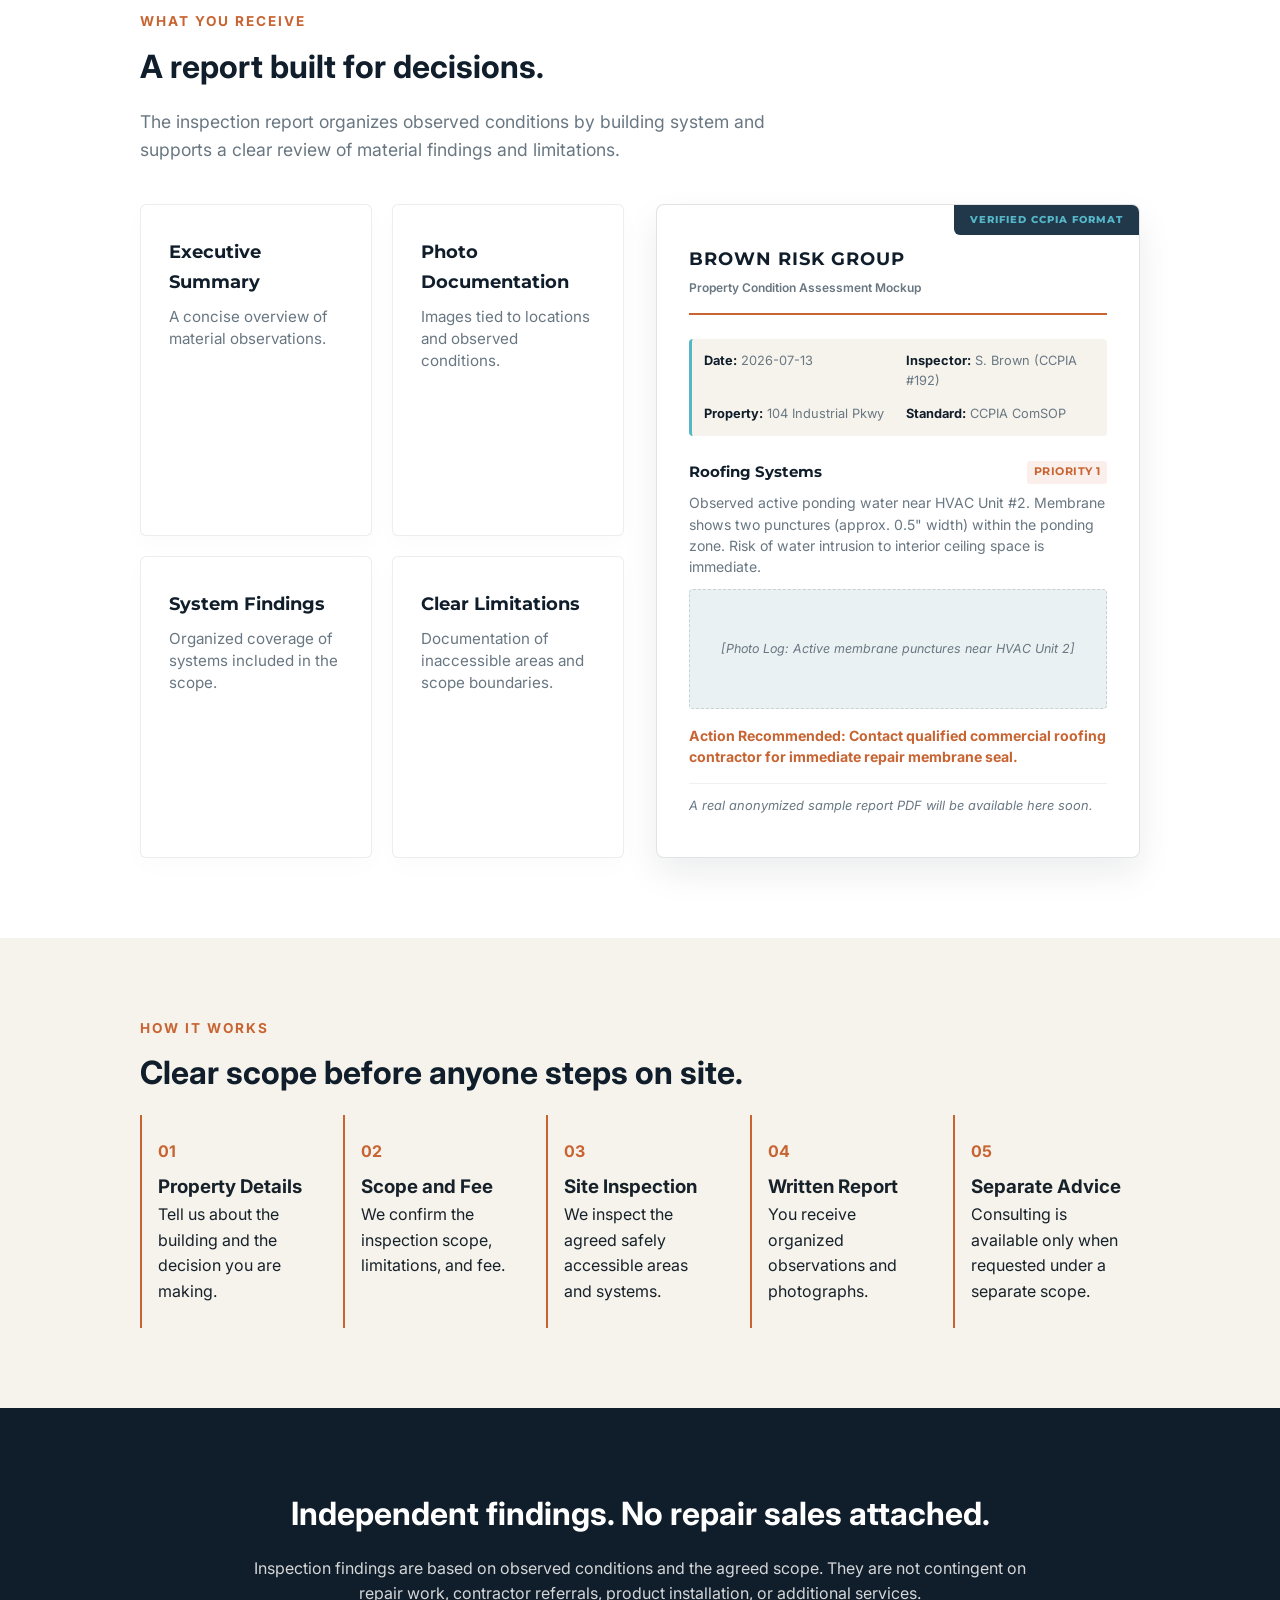
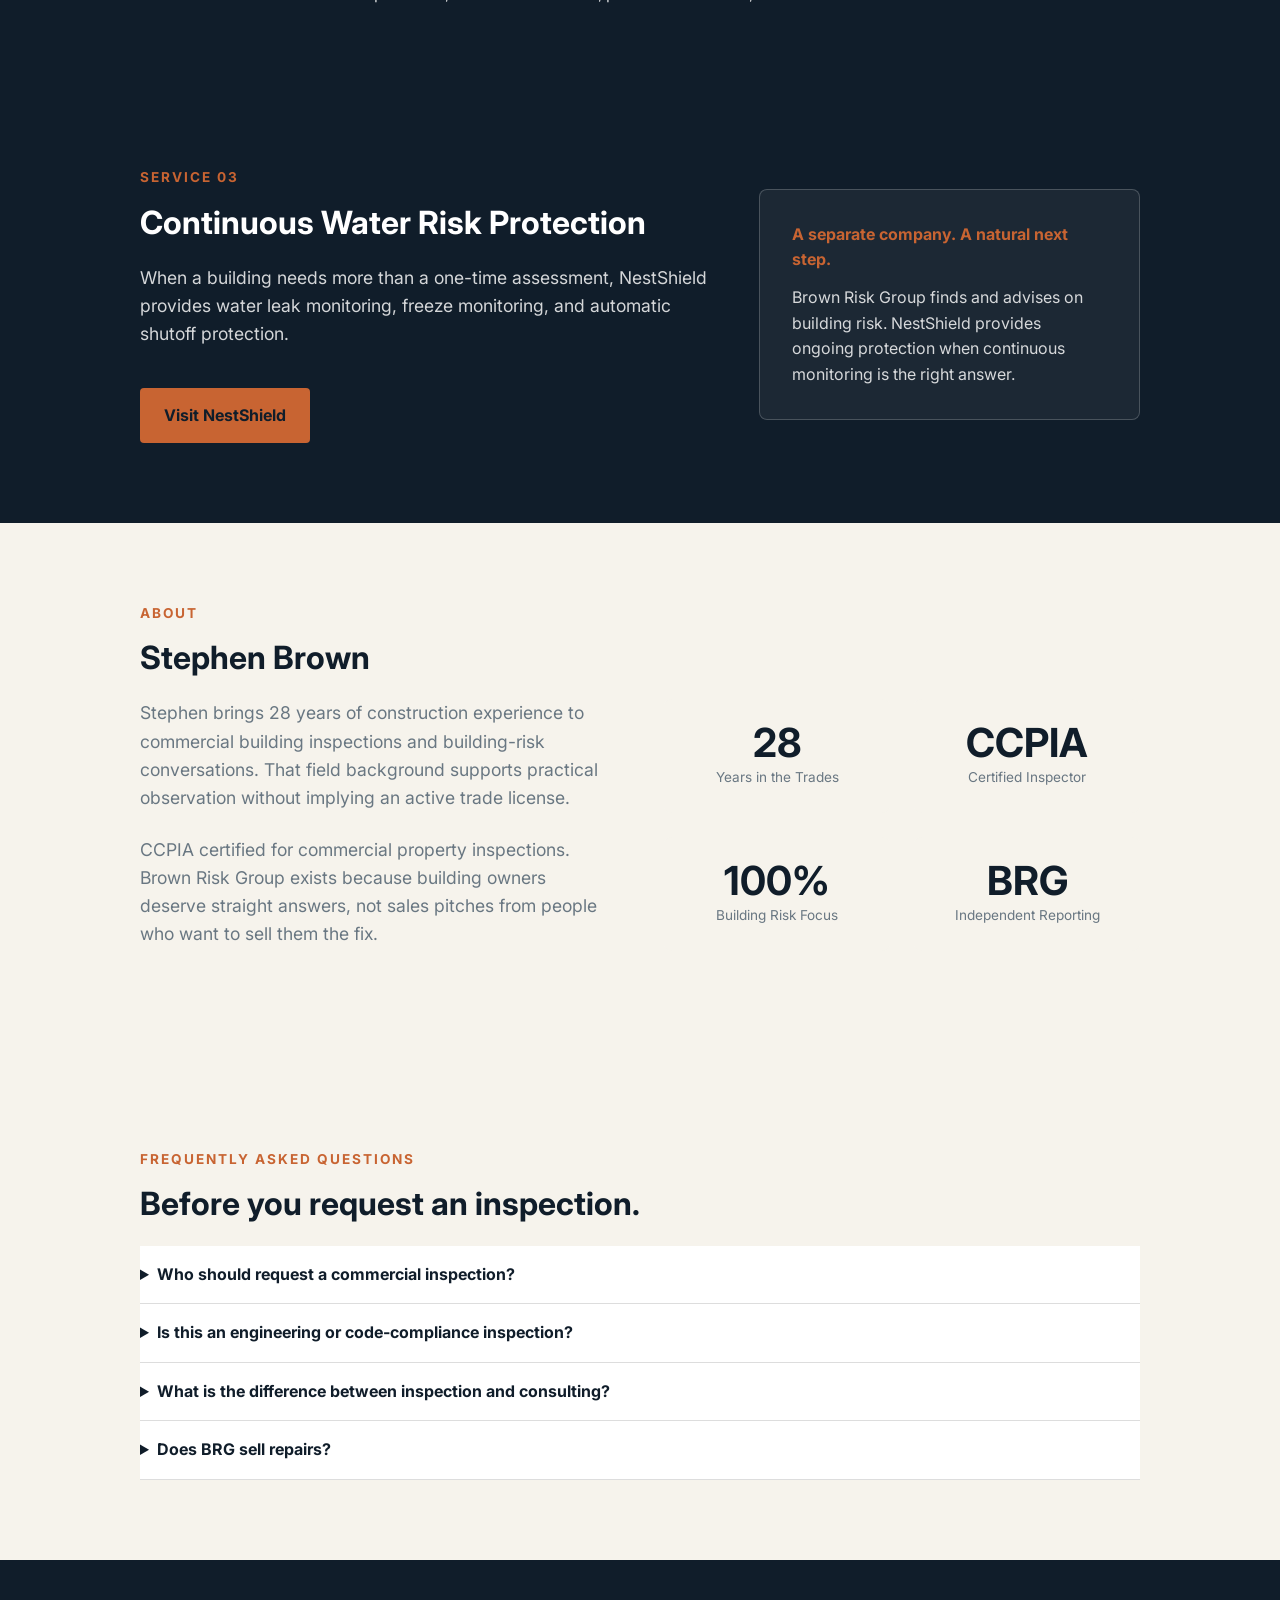
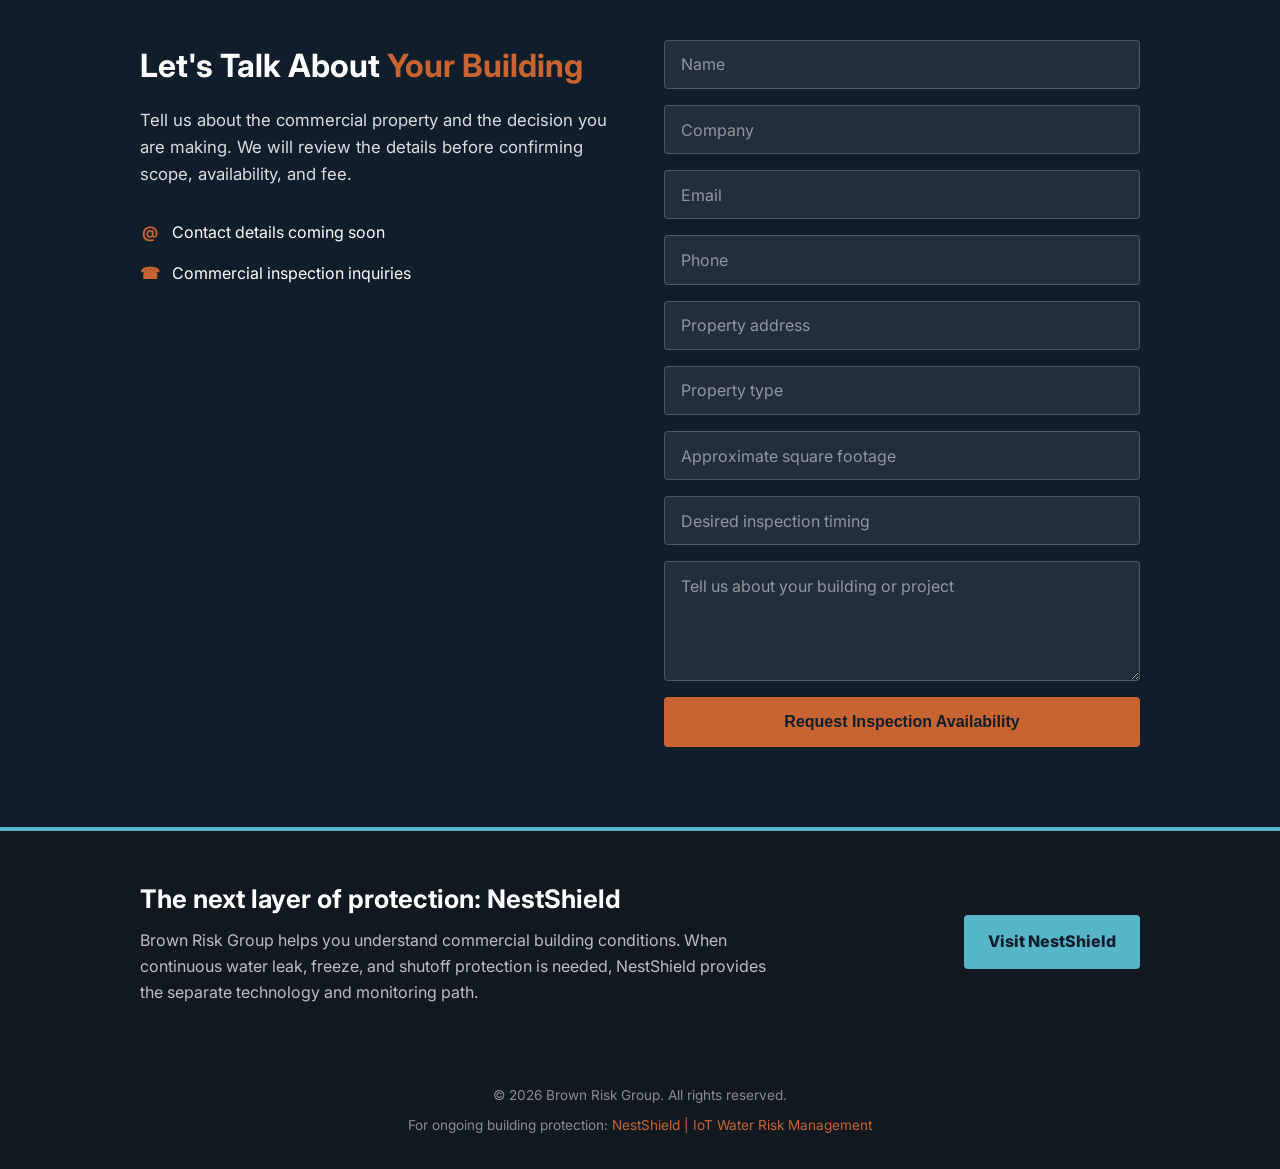
==== commit 3c10730c: "Refine BRG commercial positioning" ====
--- a/sites/brm/index.html
+++ b/sites/brm/index.html
@@ -5,44 +5,54 @@
   <meta name="viewport" content="width=device-width, initial-scale=1.0">
   <title>Brown Risk Group | Commercial Building Risk</title>
   <meta name="description" content="Commercial building inspections and construction consulting. 28 years in the trades. CCPIA certified.">
+  <link rel="preconnect" href="https://fonts.googleapis.com">
+  <link rel="preconnect" href="https://fonts.gstatic.com" crossorigin>
+  <link href="https://fonts.googleapis.com/css2?family=Inter:wght@400;500;600;700&family=Montserrat:wght@700;800&display=swap" rel="stylesheet">
   <style>
     * { margin: 0; padding: 0; box-sizing: border-box; }
 
     :root {
-      --navy: #1a2332;
-      --slate: #2c3e50;
-      --gold: #c8a85c;
-      --gold-hover: #b8963f;
-      --light: #f5f5f0;
+      --navy: #101d2a;
+      --slate: #20384a;
+      --gold: #c86432; /* Burnt copper */
+      --gold-hover: #b05224;
+      --cyan: #56b6c8;
+      --light: #f6f3ec;
       --white: #ffffff;
-      --text: #333333;
-      --text-light: #666666;
+      --text: #17212a;
+      --text-light: #697782;
+      --transition: all 0.3s cubic-bezier(0.25, 0.8, 0.25, 1);
     }
 
     body {
-      font-family: -apple-system, BlinkMacSystemFont, 'Segoe UI', Roboto, sans-serif;
+      font-family: 'Inter', -apple-system, BlinkMacSystemFont, 'Segoe UI', Roboto, sans-serif;
       color: var(--text);
       line-height: 1.6;
     }
 
     /* NAV */
     nav {
-      background: var(--navy);
-      padding: 1rem 2rem;
+      background: rgba(16, 29, 42, 0.85);
+      backdrop-filter: blur(12px);
+      -webkit-backdrop-filter: blur(12px);
+      border-bottom: 1px solid rgba(255, 255, 255, 0.08);
+      padding: 1.1rem 2rem;
       display: flex;
       justify-content: space-between;
       align-items: center;
       position: sticky;
       top: 0;
       z-index: 100;
+      transition: var(--transition);
     }
 
     .nav-brand {
       color: var(--white);
-      font-size: 1.25rem;
-      font-weight: 700;
+      font-family: 'Montserrat', sans-serif;
+      font-size: 1.3rem;
+      font-weight: 800;
       text-decoration: none;
-      letter-spacing: 0.5px;
+      letter-spacing: 1px;
     }
 
     .nav-brand span { color: var(--gold); }
@@ -51,6 +61,7 @@
       display: flex;
       gap: 2rem;
       list-style: none;
+      align-items: center;
     }
 
     .nav-links a {
@@ -59,22 +70,52 @@
       font-size: 0.9rem;
       font-weight: 500;
       opacity: 0.85;
-      transition: opacity 0.2s;
-    }
-
-    .nav-links a:hover { opacity: 1; }
+      position: relative;
+      padding: 0.25rem 0;
+      transition: var(--transition);
+    }
+
+    .nav-links a:not(.nav-cta)::after {
+      content: "";
+      position: absolute;
+      bottom: 0;
+      left: 0;
+      width: 0;
+      height: 2px;
+      background-color: var(--gold);
+      transition: var(--transition);
+    }
+
+    .nav-links a:not(.nav-cta):hover {
+      opacity: 1;
+      color: var(--gold);
+    }
+
+    .nav-links a:not(.nav-cta):hover::after {
+      width: 100%;
+    }
 
     .nav-cta {
       background: var(--gold);
-      color: var(--navy) !important;
-      padding: 0.5rem 1.25rem;
+      color: var(--white) !important;
+      padding: 0.6rem 1.4rem;
       border-radius: 4px;
-      font-weight: 600 !important;
+      font-family: 'Montserrat', sans-serif;
+      font-weight: 700 !important;
       opacity: 1 !important;
-      transition: background 0.2s !important;
-    }
-
-    .nav-cta:hover { background: var(--gold-hover); }
+      transition: var(--transition) !important;
+      box-shadow: 0 4px 15px rgba(200, 100, 50, 0.2);
+    }
+
+    .nav-cta:hover {
+      background: var(--gold-hover);
+      transform: translateY(-2px);
+      box-shadow: 0 6px 20px rgba(200, 100, 50, 0.4);
+    }
+
+    .nav-cta:active {
+      transform: translateY(0);
+    }
 
     .mobile-menu {
       display: none;
@@ -89,44 +130,72 @@
     .hero {
       background: linear-gradient(135deg, var(--navy) 0%, var(--slate) 100%);
       background-image:
-        linear-gradient(rgba(26,35,50,.94), rgba(44,62,80,.9)),
-        linear-gradient(rgba(86,182,200,.08) 1px, transparent 1px),
-        linear-gradient(90deg, rgba(86,182,200,.08) 1px, transparent 1px);
-      background-size: auto, 32px 32px, 32px 32px;
+        radial-gradient(circle at 80% 20%, rgba(86, 182, 200, 0.15) 0%, transparent 50%),
+        linear-gradient(rgba(16, 29, 42, 0.92), rgba(32, 56, 74, 0.88)),
+        linear-gradient(rgba(86,182,200,.04) 1px, transparent 1px),
+        linear-gradient(90deg, rgba(86,182,200,.04) 1px, transparent 1px);
+      background-size: auto, auto, 24px 24px, 24px 24px;
       color: var(--white);
-      padding: 6rem 2rem;
+      padding: 8rem 2rem 7rem;
       text-align: center;
+      position: relative;
+      overflow: hidden;
+    }
+
+    .hero::after {
+      content: "";
+      position: absolute;
+      bottom: 0;
+      left: 0;
+      right: 0;
+      height: 4px;
+      background: linear-gradient(90deg, var(--gold) 0%, var(--cyan) 100%);
     }
 
     .hero h1 {
-      font-size: 2.75rem;
-      font-weight: 700;
-      margin-bottom: 1rem;
-      line-height: 1.2;
+      font-family: 'Montserrat', sans-serif;
+      font-size: 3.2rem;
+      font-weight: 800;
+      margin-bottom: 1.5rem;
+      line-height: 1.15;
+      letter-spacing: -0.5px;
+      text-shadow: 0 2px 10px rgba(0, 0, 0, 0.3);
     }
 
     .hero h1 span { color: var(--gold); }
 
     .hero p {
-      font-size: 1.2rem;
+      font-size: 1.25rem;
       opacity: 0.9;
-      max-width: 600px;
-      margin: 0 auto 2rem;
+      max-width: 680px;
+      margin: 0 auto 2.5rem;
+      font-weight: 400;
+      color: rgba(255, 255, 255, 0.85);
     }
 
     .hero-cta {
       display: inline-block;
       background: var(--gold);
-      color: var(--navy);
-      padding: 1rem 2.5rem;
-      font-size: 1.1rem;
+      color: var(--white);
+      padding: 1rem 2.2rem;
+      font-family: 'Montserrat', sans-serif;
+      font-size: 1.05rem;
       font-weight: 700;
       text-decoration: none;
       border-radius: 4px;
-      transition: background 0.2s;
-    }
-
-    .hero-cta:hover { background: var(--gold-hover); }
+      transition: var(--transition);
+      box-shadow: 0 4px 20px rgba(200, 100, 50, 0.3);
+    }
+
+    .hero-cta:hover {
+      background: var(--gold-hover);
+      transform: translateY(-3px);
+      box-shadow: 0 8px 25px rgba(200, 100, 50, 0.5);
+    }
+
+    .hero-cta:active {
+      transform: translateY(-1px);
+    }
 
     .hero-credentials {
       margin-top: 2rem;
@@ -177,24 +246,34 @@
 
     .service-card {
       background: var(--white);
-      border: 1px solid #e0e0e0;
+      border: 1px solid rgba(16, 29, 42, 0.08);
       border-radius: 8px;
       padding: 2.5rem 2rem;
+      box-shadow: 0 10px 30px rgba(16, 29, 42, 0.03);
+      transition: var(--transition);
     }
 
     .section-alt .service-card {
       background: var(--white);
     }
 
+    .service-card:hover {
+      transform: translateY(-4px);
+      box-shadow: 0 15px 35px rgba(16, 29, 42, 0.08);
+      border-color: rgba(200, 100, 50, 0.15);
+    }
+
     .service-card h3 {
-      font-size: 1.3rem;
+      font-family: 'Montserrat', sans-serif;
+      font-size: 1.35rem;
+      font-weight: 700;
       color: var(--navy);
       margin-bottom: 0.75rem;
     }
 
     .service-card p {
       color: var(--text-light);
-      margin-bottom: 1.25rem;
+      margin-bottom: 1.5rem;
     }
 
     .service-card ul {
@@ -203,50 +282,192 @@
     }
 
     .service-card li {
-      padding: 0.35rem 0;
-      padding-left: 1.25rem;
-      position: relative;
+      padding: 0.6rem 0;
+      display: flex;
+      align-items: flex-start;
+      gap: 0.85rem;
       color: var(--text);
-      font-size: 0.95rem;
-    }
-
-    .service-card li::before {
-      content: "";
-      width: 6px;
-      height: 6px;
-      border-radius: 50%;
-      top: 0.85rem;
-      position: absolute;
-      left: 0;
+      font-size: 0.98rem;
+      border-bottom: 1px solid rgba(16, 29, 42, 0.04);
+    }
+
+    .service-card li:last-child {
+      border-bottom: none;
+      padding-bottom: 0;
+    }
+
+    .service-card li .list-icon {
+      flex: 0 0 auto;
+      margin-top: 0.25rem;
       color: var(--gold);
-      font-weight: 700;
-    }
-
-    .hero-actions { display: flex; justify-content: center; gap: 1rem; flex-wrap: wrap; }
+      transition: var(--transition);
+    }
+
+    .service-card li:hover .list-icon {
+      transform: scale(1.15);
+      color: var(--gold-hover);
+    }
+
+    .hero-actions {
+      display: flex;
+      justify-content: center;
+      gap: 1.25rem;
+      flex-wrap: wrap;
+      margin-bottom: 3.5rem;
+    }
+
     .hero-secondary {
       display: inline-block;
       color: var(--white);
-      padding: 1rem 2rem;
-      border: 1px solid rgba(255,255,255,.55);
+      padding: 1rem 2.2rem;
+      border: 2px solid rgba(255, 255, 255, 0.4);
       border-radius: 4px;
+      font-family: 'Montserrat', sans-serif;
+      font-size: 1.05rem;
       font-weight: 700;
       text-decoration: none;
-    }
-    .trust-strip { display: flex; justify-content: center; gap: 0; flex-wrap: wrap; margin-top: 2.25rem; }
-    .trust-strip span { padding: .25rem 1rem; border-right: 1px solid rgba(255,255,255,.25); font-size: .85rem; }
-    .trust-strip span:last-child { border-right: 0; }
-
-    .intent-grid { display: grid; grid-template-columns: repeat(4, 1fr); gap: 1rem; }
-    .intent-card { display: block; padding: 1.5rem; background: var(--white); border-top: 4px solid var(--gold); color: var(--navy); text-decoration: none; box-shadow: 0 8px 24px rgba(16,29,42,.08); }
-    .intent-card strong { display: block; margin-bottom: .45rem; }
-    .intent-card span { color: var(--text-light); font-size: .9rem; }
-    .intent-card.nest { background: var(--navy); color: var(--white); border-top-color: #56b6c8; }
-    .intent-card.nest span { color: rgba(255,255,255,.72); }
-
-    .audience-grid, .deliverable-grid { display: grid; grid-template-columns: repeat(4, 1fr); gap: 1rem; }
-    .audience-item, .deliverable-item { padding: 1.5rem; background: var(--white); border: 1px solid #e0e0e0; }
-    .audience-item h3, .deliverable-item h3 { color: var(--navy); font-size: 1.05rem; margin-bottom: .5rem; }
-    .audience-item p, .deliverable-item p { color: var(--text-light); font-size: .92rem; }
+      transition: var(--transition);
+      background: rgba(255, 255, 255, 0.03);
+      backdrop-filter: blur(5px);
+    }
+
+    .hero-secondary:hover {
+      border-color: var(--white);
+      background: rgba(255, 255, 255, 0.1);
+      transform: translateY(-3px);
+    }
+
+    .hero-secondary:active {
+      transform: translateY(-1px);
+    }
+
+    .trust-strip {
+      display: flex;
+      justify-content: center;
+      gap: 0;
+      flex-wrap: wrap;
+      max-width: 900px;
+      margin: 0 auto;
+      background: rgba(16, 29, 42, 0.4);
+      border: 1px solid rgba(255, 255, 255, 0.1);
+      border-radius: 6px;
+      padding: 0.75rem 0.5rem;
+    }
+
+    .trust-strip span {
+      padding: 0.25rem 1.5rem;
+      border-right: 1px solid rgba(255, 255, 255, 0.15);
+      font-size: 0.9rem;
+      font-weight: 600;
+      color: rgba(255, 255, 255, 0.8);
+      letter-spacing: 0.5px;
+    }
+
+    .trust-strip span:last-child {
+      border-right: 0;
+    }
+
+    .intent-grid {
+      display: grid;
+      grid-template-columns: repeat(4, 1fr);
+      gap: 1.25rem;
+    }
+
+    .intent-card {
+      display: block;
+      padding: 2rem 1.75rem;
+      background: var(--white);
+      border-top: 4px solid var(--gold);
+      border-radius: 6px;
+      color: var(--navy);
+      text-decoration: none;
+      box-shadow: 0 10px 30px rgba(16, 29, 42, 0.05);
+      transition: var(--transition);
+      position: relative;
+      top: 0;
+    }
+
+    .intent-card strong {
+      display: block;
+      font-family: 'Montserrat', sans-serif;
+      font-size: 1.1rem;
+      font-weight: 700;
+      margin-bottom: 0.6rem;
+      color: var(--navy);
+      transition: var(--transition);
+    }
+
+    .intent-card span {
+      color: var(--text-light);
+      font-size: 0.92rem;
+      line-height: 1.4;
+      display: block;
+    }
+
+    .intent-card:hover {
+      transform: translateY(-6px);
+      box-shadow: 0 16px 40px rgba(16, 29, 42, 0.12);
+      border-top-color: var(--gold-hover);
+    }
+
+    .intent-card:hover strong {
+      color: var(--gold);
+    }
+
+    .intent-card.nest {
+      background: linear-gradient(135deg, var(--navy) 0%, var(--slate) 100%);
+      color: var(--white);
+      border-top-color: var(--cyan);
+      box-shadow: 0 10px 30px rgba(16, 29, 42, 0.15);
+    }
+
+    .intent-card.nest strong {
+      color: var(--white);
+    }
+
+    .intent-card.nest span {
+      color: rgba(255, 255, 255, 0.75);
+    }
+
+    .intent-card.nest:hover {
+      border-top-color: var(--white);
+      box-shadow: 0 16px 40px rgba(86, 182, 200, 0.25);
+    }
+
+    .intent-card.nest:hover strong {
+      color: var(--cyan);
+    }
+
+    .audience-grid, .deliverable-grid {
+      display: grid;
+      grid-template-columns: repeat(4, 1fr);
+      gap: 1.25rem;
+    }
+    .audience-item, .deliverable-item {
+      padding: 2rem 1.75rem;
+      background: var(--white);
+      border: 1px solid rgba(16, 29, 42, 0.08);
+      border-radius: 6px;
+      box-shadow: 0 8px 24px rgba(16, 29, 42, 0.02);
+      transition: var(--transition);
+    }
+    .audience-item:hover, .deliverable-item:hover {
+      transform: translateY(-4px);
+      box-shadow: 0 12px 30px rgba(16, 29, 42, 0.08);
+      border-color: rgba(200, 100, 50, 0.15);
+    }
+    .audience-item h3, .deliverable-item h3 {
+      font-family: 'Montserrat', sans-serif;
+      color: var(--navy);
+      font-size: 1.15rem;
+      font-weight: 700;
+      margin-bottom: 0.6rem;
+    }
+    .audience-item p, .deliverable-item p {
+      color: var(--text-light);
+      font-size: 0.95rem;
+      line-height: 1.45;
+    }
 
     .process { display: grid; grid-template-columns: repeat(5, 1fr); gap: 1rem; counter-reset: steps; }
     .process-step { padding: 1.5rem 1rem; border-left: 2px solid var(--gold); }
@@ -256,10 +477,121 @@
     .independence h2 { font-size: 2rem; margin-bottom: 1rem; }
     .independence p { max-width: 780px; margin: 0 auto; opacity: .82; }
 
-    .report-preview { background: #eaf1f3; border: 1px solid #c8d6dc; padding: 2rem; position: relative; }
-    .report-preview::before { content: "SAMPLE FORMAT"; position: absolute; top: 1rem; right: 1rem; color: var(--gold); font-size: .7rem; font-weight: 800; letter-spacing: 1px; }
-    .report-line { height: 8px; background: #c6d4da; margin: .8rem 0; }
-    .report-line.short { width: 55%; }
+    .report-preview {
+      background: var(--white);
+      border: 1px solid rgba(16, 29, 42, 0.12);
+      border-radius: 8px;
+      padding: 2.5rem 2rem;
+      position: relative;
+      box-shadow: 0 15px 35px rgba(16, 29, 42, 0.08);
+      font-family: 'Inter', sans-serif;
+      overflow: hidden;
+      text-align: left;
+    }
+
+    .report-preview::before {
+      content: "VERIFIED CCPIA FORMAT";
+      position: absolute;
+      top: 0;
+      right: 0;
+      background: var(--slate);
+      color: var(--cyan);
+      font-family: 'Montserrat', sans-serif;
+      font-size: 0.65rem;
+      font-weight: 800;
+      letter-spacing: 1px;
+      padding: 0.4rem 1rem;
+      border-bottom-left-radius: 6px;
+    }
+
+    .report-header-mock {
+      border-bottom: 2px solid var(--gold);
+      padding-bottom: 1rem;
+      margin-bottom: 1.5rem;
+    }
+
+    .report-header-mock h4 {
+      font-family: 'Montserrat', sans-serif;
+      color: var(--navy);
+      font-size: 1.1rem;
+      text-transform: uppercase;
+      letter-spacing: 1px;
+      margin-bottom: 0.25rem;
+    }
+
+    .report-meta-table {
+      display: grid;
+      grid-template-columns: 1fr 1fr;
+      gap: 0.75rem;
+      font-size: 0.8rem;
+      background: var(--light);
+      padding: 0.75rem;
+      border-radius: 4px;
+      margin-bottom: 1.5rem;
+      border-left: 3px solid var(--cyan);
+    }
+
+    .report-meta-item {
+      color: var(--text-light);
+    }
+
+    .report-meta-item strong {
+      color: var(--navy);
+    }
+
+    .report-section-mock {
+      margin-bottom: 1rem;
+    }
+
+    .report-section-mock h5 {
+      font-family: 'Montserrat', sans-serif;
+      color: var(--navy);
+      font-size: 0.95rem;
+      margin-bottom: 0.5rem;
+      display: flex;
+      align-items: center;
+      justify-content: space-between;
+      gap: 0.5rem;
+    }
+
+    .report-section-mock h5 span {
+      background: rgba(200, 100, 50, 0.1);
+      color: var(--gold);
+      font-size: 0.7rem;
+      padding: 0.15rem 0.4rem;
+      border-radius: 3px;
+      font-weight: 700;
+      text-transform: uppercase;
+      letter-spacing: 0.5px;
+    }
+
+    .report-text-mock {
+      font-size: 0.88rem;
+      color: var(--text-light);
+      line-height: 1.5;
+      margin-bottom: 0.75rem;
+    }
+
+    .report-photo-mock {
+      height: 120px;
+      background: #eaf1f3;
+      border: 1px dashed rgba(16, 29, 42, 0.15);
+      border-radius: 4px;
+      display: flex;
+      align-items: center;
+      justify-content: center;
+      font-size: 0.8rem;
+      color: var(--text-light);
+      margin-bottom: 1rem;
+      position: relative;
+    }
+
+    .report-photo-mock::after {
+      content: "[Photo Log: Active membrane punctures near HVAC Unit 2]";
+      font-style: italic;
+      font-size: 0.78rem;
+      color: var(--text-light);
+    }
 
     details { background: var(--white); border-bottom: 1px solid #ddd; padding: 1rem 0; }
     summary { cursor: pointer; font-weight: 700; color: var(--navy); }
@@ -511,7 +843,7 @@
         <a href="#contact" class="hero-cta">Request Inspection Availability</a>
         <a href="#consulting" class="hero-secondary">Discuss a Building Concern</a>
       </div>
-      <div class="trust-strip"><span>CCPIA Certified</span><span>28 Years of Construction Experience</span><span>Independent Reporting</span><span>Commercial Only</span></div>
+      <div class="trust-strip"><span>CCPIA Certified</span><span>28 Years of Construction Experience</span><span>Independent Reporting</span><span>Commercial Building Focus</span></div>
     </div>
   </section>
 
@@ -547,23 +879,23 @@
         <div class="service-card">
           <h3>What We Inspect</h3>
           <ul>
-            <li>Roof systems</li>
-            <li>Building envelope, walls, windows, and waterproofing</li>
-            <li>Mechanical, electrical, plumbing</li>
-            <li>Structural systems</li>
-            <li>Interiors</li>
-            <li>Site drainage, parking, and paving</li>
+            <li><svg class="list-icon" viewBox="0 0 24 24" width="18" height="18" stroke="currentColor" stroke-width="2.5" fill="none" stroke-linecap="round" stroke-linejoin="round"><path d="M3 9l9-7 9 7v11a2 2 0 0 1-2 2H5a2 2 0 0 1-2-2z"></path><polyline points="9 22 9 12 15 12 15 22"></polyline></svg> Roof systems</li>
+            <li><svg class="list-icon" viewBox="0 0 24 24" width="18" height="18" stroke="currentColor" stroke-width="2.5" fill="none" stroke-linecap="round" stroke-linejoin="round"><rect x="3" y="3" width="18" height="18" rx="2" ry="2"></rect><line x1="9" y1="3" x2="9" y2="21"></line><line x1="15" y1="3" x2="15" y2="21"></line><line x1="3" y1="9" x2="21" y2="9"></line><line x1="3" y1="15" x2="21" y2="15"></line></svg> Building envelope, walls, waterproofing</li>
+            <li><svg class="list-icon" viewBox="0 0 24 24" width="18" height="18" stroke="currentColor" stroke-width="2.5" fill="none" stroke-linecap="round" stroke-linejoin="round"><path d="M14.7 6.3a1 1 0 0 0 0 1.4l1.6 1.6a1 1 0 0 0 1.4 0l3.77-3.77a6 6 0 0 1-7.94 7.94l-6.91 6.91a2.12 2.12 0 0 1-3-3l6.91-6.91a6 6 0 0 1 7.94-7.94l-3.76 3.76z"></path></svg> Mechanical, electrical, plumbing</li>
+            <li><svg class="list-icon" viewBox="0 0 24 24" width="18" height="18" stroke="currentColor" stroke-width="2.5" fill="none" stroke-linecap="round" stroke-linejoin="round"><line x1="12" y1="2" x2="12" y2="22"></line><line x1="5" y1="12" x2="19" y2="12"></line><polyline points="12 2 19 9 12 16 5 9 12 2"></polyline></svg> Structural systems</li>
+            <li><svg class="list-icon" viewBox="0 0 24 24" width="18" height="18" stroke="currentColor" stroke-width="2.5" fill="none" stroke-linecap="round" stroke-linejoin="round"><rect x="3" y="3" width="18" height="18" rx="2" ry="2"></rect><line x1="9" y1="9" x2="15" y2="9"></line><line x1="9" y1="13" x2="15" y2="13"></line></svg> Interiors</li>
+            <li><svg class="list-icon" viewBox="0 0 24 24" width="18" height="18" stroke="currentColor" stroke-width="2.5" fill="none" stroke-linecap="round" stroke-linejoin="round"><path d="M12 2v20M17 5H9.5a3.5 3.5 0 0 0 0 7h5a3.5 3.5 0 0 1 0 7H6"></path></svg> Site drainage, parking, and paving</li>
           </ul>
         </div>
         <div class="service-card">
           <h3>What You Get</h3>
           <ul>
-            <li>Written report with photos</li>
-            <li>Findings rated by severity</li>
-            <li>Material condition and risk flags</li>
-            <li>Inaccessible areas and scope limitations</li>
-            <li>Specialist follow-up where appropriate</li>
-            <li>Executive summary</li>
+            <li><svg class="list-icon" viewBox="0 0 24 24" width="18" height="18" stroke="currentColor" stroke-width="2.5" fill="none" stroke-linecap="round" stroke-linejoin="round"><path d="M14 2H6a2 2 0 0 0-2 2v16a2 2 0 0 0 2 2h12a2 2 0 0 0 2-2V8z"></path><polyline points="14 2 14 8 20 8"></polyline><line x1="16" y1="13" x2="8" y2="13"></line><line x1="16" y1="17" x2="8" y2="17"></line><polyline points="10 9 9 9 8 9"></polyline></svg> Written report with photos</li>
+            <li><svg class="list-icon" viewBox="0 0 24 24" width="18" height="18" stroke="currentColor" stroke-width="2.5" fill="none" stroke-linecap="round" stroke-linejoin="round"><polygon points="7.86 2 16.14 2 22 7.86 22 16.14 16.14 22 7.86 22 2 16.14 2 7.86 7.86 2"></polygon><line x1="12" y1="8" x2="12" y2="12"></line><line x1="12" y1="16" x2="12.01" y2="16"></line></svg> Findings rated by severity</li>
+            <li><svg class="list-icon" viewBox="0 0 24 24" width="18" height="18" stroke="currentColor" stroke-width="2.5" fill="none" stroke-linecap="round" stroke-linejoin="round"><path d="M10.29 3.86L1.82 18a2 2 0 0 0 1.71 3h16.94a2 2 0 0 0 1.71-3L13.71 3.86a2 2 0 0 0-3.42 0z"></path><line x1="12" y1="9" x2="12" y2="13"></line><line x1="12" y1="17" x2="12.01" y2="17"></line></svg> Material condition & risk flags</li>
+            <li><svg class="list-icon" viewBox="0 0 24 24" width="18" height="18" stroke="currentColor" stroke-width="2.5" fill="none" stroke-linecap="round" stroke-linejoin="round"><circle cx="12" cy="12" r="10"></circle><line x1="4.93" y1="4.93" x2="19.07" y2="19.07"></line></svg> Limitations & inaccessible areas</li>
+            <li><svg class="list-icon" viewBox="0 0 24 24" width="18" height="18" stroke="currentColor" stroke-width="2.5" fill="none" stroke-linecap="round" stroke-linejoin="round"><path d="M16 21v-2a4 4 0 0 0-4-4H5a4 4 0 0 0-4 4v2"></path><circle cx="8.5" cy="7" r="4"></circle><line x1="18" y1="8" x2="23" y2="13"></line><line x1="23" y1="8" x2="18" y2="13"></line></svg> Specialist follow-up details</li>
+            <li><svg class="list-icon" viewBox="0 0 24 24" width="18" height="18" stroke="currentColor" stroke-width="2.5" fill="none" stroke-linecap="round" stroke-linejoin="round"><polyline points="20 6 9 17 4 12"></polyline></svg> Executive summary</li>
           </ul>
         </div>
       </div>
@@ -580,20 +912,20 @@
         <div class="service-card">
           <h3>What We Advise On</h3>
           <ul>
-            <li>Clear priorities for what needs attention now and later</li>
-            <li>Repair approach and methodology</li>
-            <li>Contractor selection guidance</li>
-            <li>Timeline and sequencing</li>
-            <li>Rough cost expectations</li>
+            <li><svg class="list-icon" viewBox="0 0 24 24" width="18" height="18" stroke="currentColor" stroke-width="2.5" fill="none" stroke-linecap="round" stroke-linejoin="round"><path d="M12 2v20M17 5H9.5a3.5 3.5 0 0 0 0 7h5a3.5 3.5 0 0 1 0 7H6"></path></svg> Clear priorities for what needs attention now and later</li>
+            <li><svg class="list-icon" viewBox="0 0 24 24" width="18" height="18" stroke="currentColor" stroke-width="2.5" fill="none" stroke-linecap="round" stroke-linejoin="round"><circle cx="12" cy="12" r="3"></circle><path d="M19.4 15a1.65 1.65 0 0 0 .33 1.82l.06.06a2 2 0 1 1-2.83 2.83l-.06-.06a1.65 1.65 0 0 0-1.82-.33 1.65 1.65 0 0 0-1 1.51V21a2 2 0 0 1-4 0v-.09A1.65 1.65 0 0 0 9 19.4a1.65 1.65 0 0 0-1.82.33l-.06.06a2 2 0 1 1-2.83-2.83l.06-.06a1.65 1.65 0 0 0 .33-1.82 1.65 1.65 0 0 0-1.51-1H3a2 2 0 0 1 0-4h.09A1.65 1.65 0 0 0 4.6 9a1.65 1.65 0 0 0-.33-1.82l-.06-.06a2 2 0 1 1 2.83-2.83l.06.06a1.65 1.65 0 0 0 1.82.33H9a1.65 1.65 0 0 0 1-1.51V3a2 2 0 0 1 4 0v.09a1.65 1.65 0 0 0 1 1.51 1.65 1.65 0 0 0 1.82-.33l.06-.06a2 2 0 1 1 2.83 2.83l-.06.06a1.65 1.65 0 0 0-.33 1.82V9a1.65 1.65 0 0 0 1.51 1H21a2 2 0 0 1 0 4h-.09a1.65 1.65 0 0 0-1.51 1z"></path></svg> Repair approach and methodology</li>
+            <li><svg class="list-icon" viewBox="0 0 24 24" width="18" height="18" stroke="currentColor" stroke-width="2.5" fill="none" stroke-linecap="round" stroke-linejoin="round"><path d="M17 21v-2a4 4 0 0 0-4-4H5a4 4 0 0 0-4 4v2"></path><circle cx="9" cy="7" r="4"></circle><path d="M23 21v-2a4 4 0 0 0-3-3.87"></path><path d="M16 3.13a4 4 0 0 1 0 7.75"></path></svg> Contractor selection guidance</li>
+            <li><svg class="list-icon" viewBox="0 0 24 24" width="18" height="18" stroke="currentColor" stroke-width="2.5" fill="none" stroke-linecap="round" stroke-linejoin="round"><rect x="3" y="4" width="18" height="18" rx="2" ry="2"></rect><line x1="16" y1="2" x2="16" y2="6"></line><line x1="8" y1="2" x2="8" y2="6"></line><line x1="3" y1="10" x2="21" y2="10"></line></svg> Timeline and sequencing</li>
+            <li><svg class="list-icon" viewBox="0 0 24 24" width="18" height="18" stroke="currentColor" stroke-width="2.5" fill="none" stroke-linecap="round" stroke-linejoin="round"><line x1="12" y1="1" x2="12" y2="23"></line><path d="M17 5H9.5a3.5 3.5 0 0 0 0 7h5a3.5 3.5 0 0 1 0 7H6"></path></svg> Rough cost expectations</li>
           </ul>
         </div>
         <div class="service-card">
           <h3>Who This Is For</h3>
           <ul>
-            <li>Owners who got an inspection report and don't know where to start</li>
-            <li>Property managers with recurring building problems</li>
-            <li>Investors planning capital improvements</li>
-            <li>Anyone tired of getting burned by contractors</li>
+            <li><svg class="list-icon" viewBox="0 0 24 24" width="18" height="18" stroke="currentColor" stroke-width="2.5" fill="none" stroke-linecap="round" stroke-linejoin="round"><path d="M20 21v-2a4 4 0 0 0-4-4H8a4 4 0 0 0-4 4v2"></path><circle cx="12" cy="7" r="4"></circle></svg> Owners who got an inspection report and need local direction</li>
+            <li><svg class="list-icon" viewBox="0 0 24 24" width="18" height="18" stroke="currentColor" stroke-width="2.5" fill="none" stroke-linecap="round" stroke-linejoin="round"><rect x="2" y="7" width="20" height="14" rx="2" ry="2"></rect><path d="M16 21V5a2 2 0 0 0-2-2h-4a2 2 0 0 0-2 2v16"></path></svg> Property managers resolving active mechanical/water issues</li>
+            <li><svg class="list-icon" viewBox="0 0 24 24" width="18" height="18" stroke="currentColor" stroke-width="2.5" fill="none" stroke-linecap="round" stroke-linejoin="round"><polyline points="23 6 13.5 15.5 8.5 10.5 1 18"></polyline><polyline points="17 6 23 6 23 12"></polyline></svg> Investors requiring capital improvement plan coordination</li>
+            <li><svg class="list-icon" viewBox="0 0 24 24" width="18" height="18" stroke="currentColor" stroke-width="2.5" fill="none" stroke-linecap="round" stroke-linejoin="round"><path d="M12 22s8-4 8-10V5l-8-3-8 3v7c0 6 8 10 8 10z"></path></svg> Clients seeking independent guidance with contractor bids</li>
           </ul>
         </div>
       </div>
@@ -613,9 +945,26 @@
           <div class="deliverable-item"><h3>Clear Limitations</h3><p>Documentation of inaccessible areas and scope boundaries.</p></div>
         </div>
         <div class="report-preview" aria-label="Sample report format placeholder">
-          <div class="section-label">Brown Risk Group</div><h3>Commercial Inspection Report</h3>
-          <div class="report-line"></div><div class="report-line short"></div><div class="report-line"></div><div class="report-line"></div><div class="report-line short"></div>
-          <p style="margin-top:1.5rem;color:var(--text-light);">A real anonymized sample report will replace this format preview after the report template is approved.</p>
+          <div class="report-header-mock">
+            <h4>Brown Risk Group</h4>
+            <div style="font-size:0.75rem;color:var(--text-light);font-weight:600;">Property Condition Assessment Mockup</div>
+          </div>
+          
+          <div class="report-meta-table">
+            <div class="report-meta-item"><strong>Date:</strong> 2026-07-13</div>
+            <div class="report-meta-item"><strong>Inspector:</strong> S. Brown (CCPIA #192)</div>
+            <div class="report-meta-item"><strong>Property:</strong> 104 Industrial Pkwy</div>
+            <div class="report-meta-item"><strong>Standard:</strong> CCPIA ComSOP</div>
+          </div>
+
+          <div class="report-section-mock">
+            <h5>Roofing Systems <span>Priority 1</span></h5>
+            <div class="report-text-mock">Observed active ponding water near HVAC Unit #2. Membrane shows two punctures (approx. 0.5" width) within the ponding zone. Risk of water intrusion to interior ceiling space is immediate.</div>
+            <div class="report-photo-mock"></div>
+            <div class="report-text-mock" style="font-weight: 700; color: var(--gold);">Action Recommended: Contact qualified commercial roofing contractor for immediate repair membrane seal.</div>
+          </div>
+          
+          <p style="margin-top:1rem;font-size:0.8rem;color:var(--text-light);font-style:italic;border-top:1px solid rgba(0,0,0,0.06);padding-top:0.75rem;">A real anonymized sample report PDF will be available here soon.</p>
         </div>
       </div>
     </div>
@@ -676,7 +1025,7 @@
           </div>
           <div class="stat">
             <div class="stat-number">100%</div>
-            <div class="stat-label">Commercial Focus</div>
+            <div class="stat-label">Building Risk Focus</div>
           </div>
           <div class="stat">
             <div class="stat-number">BRG</div>
@@ -692,7 +1041,6 @@
       <div class="section-label">Frequently Asked Questions</div>
       <h2 class="section-title">Before you request an inspection.</h2>
       <details><summary>Who should request a commercial inspection?</summary><p>Commercial property buyers, owners, investors, and property managers who need documented information about visible building conditions.</p></details>
-      <details><summary>Does Brown Risk Group inspect houses?</summary><p>No. Brown Risk Group is commercial-only.</p></details>
       <details><summary>Is this an engineering or code-compliance inspection?</summary><p>No. It is a visual commercial condition inspection of agreed safely accessible areas. Engineering, code enforcement, environmental testing, destructive testing, and licensed trade evaluations are outside the standard scope.</p></details>
       <details><summary>What is the difference between inspection and consulting?</summary><p>The inspection documents observed conditions under the agreed scope. Consulting is a separate engagement for clients who want help organizing priorities, scopes, or next steps.</p></details>
       <details><summary>Does BRG sell repairs?</summary><p>No. Inspection findings are not contingent on repair work or contractor sales.</p></details>
@@ -711,7 +1059,7 @@
         </div>
         <div class="contact-detail">
           <span class="icon">&#9742;</span>
-          <span>Commercial properties only</span>
+          <span>Commercial inspection inquiries</span>
         </div>
       </div>
       <form class="contact-form" name="brg-inspection-inquiry" method="POST" data-netlify="true">
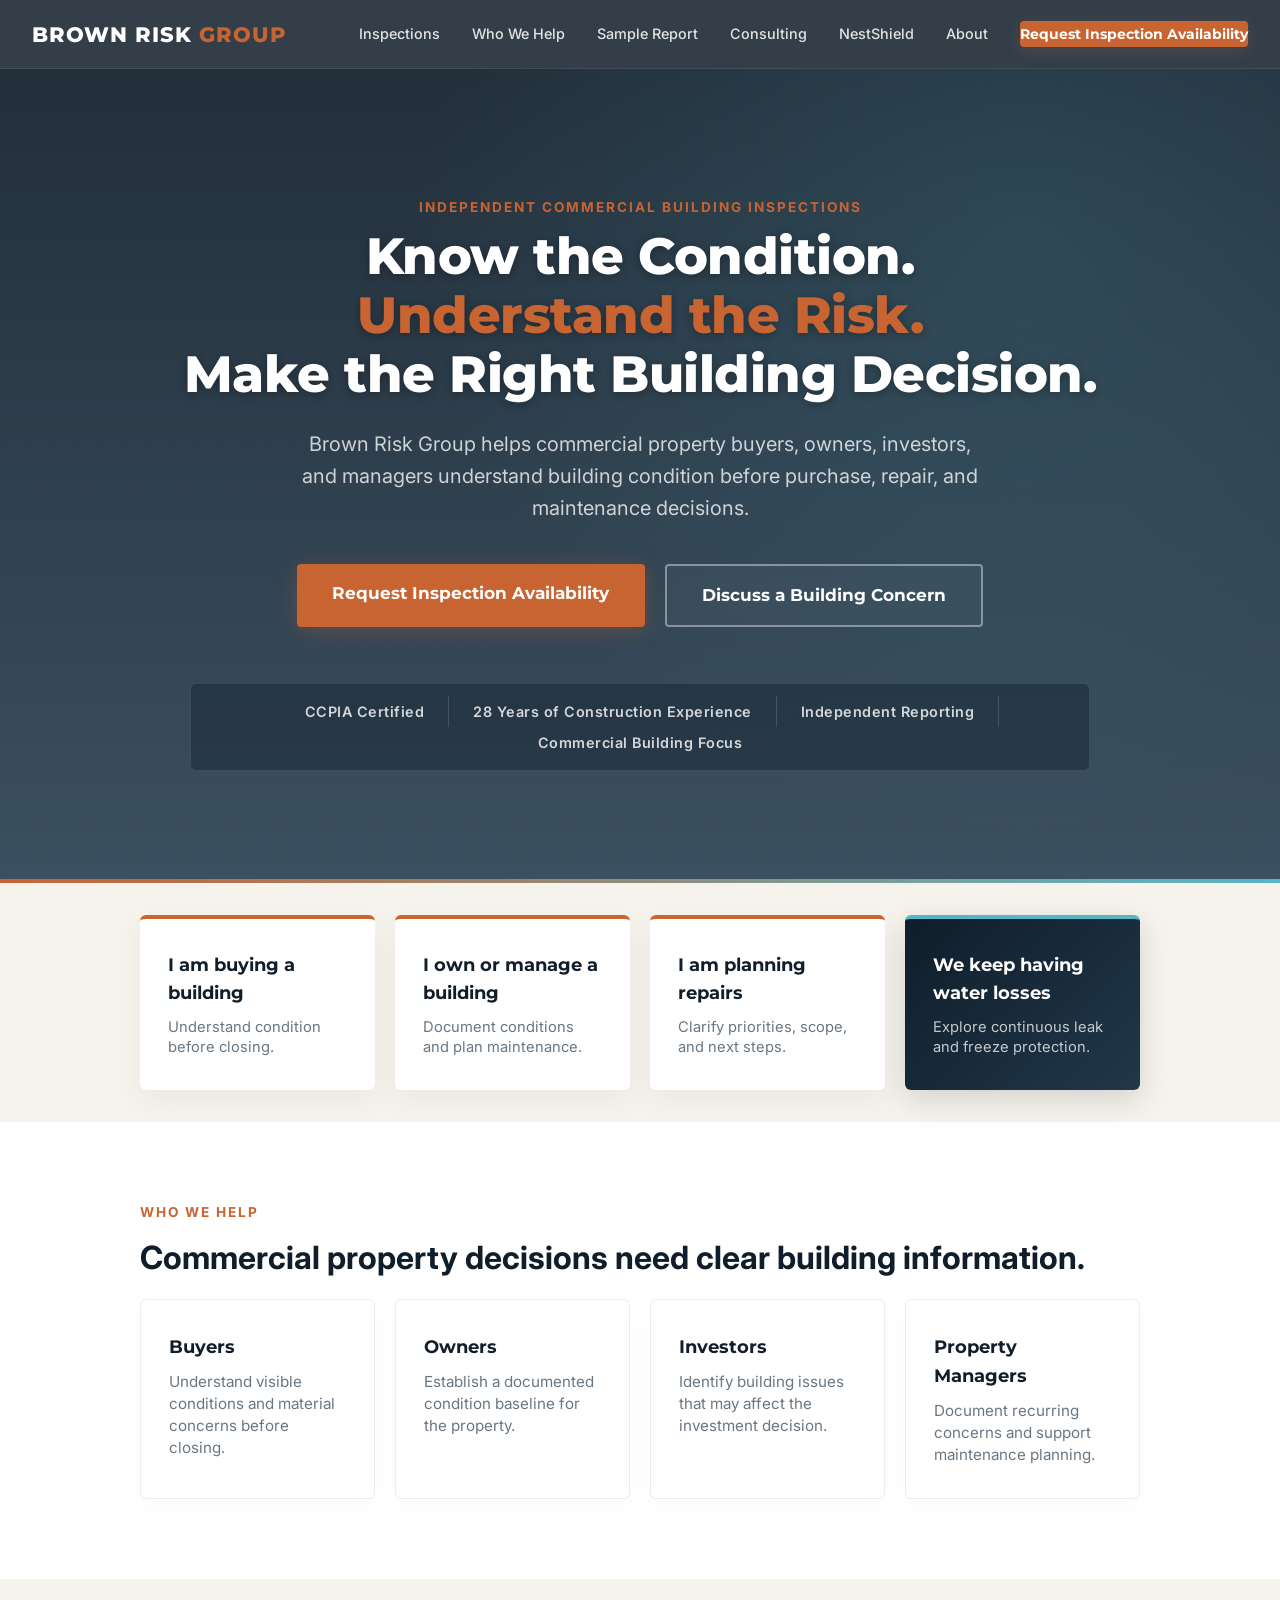
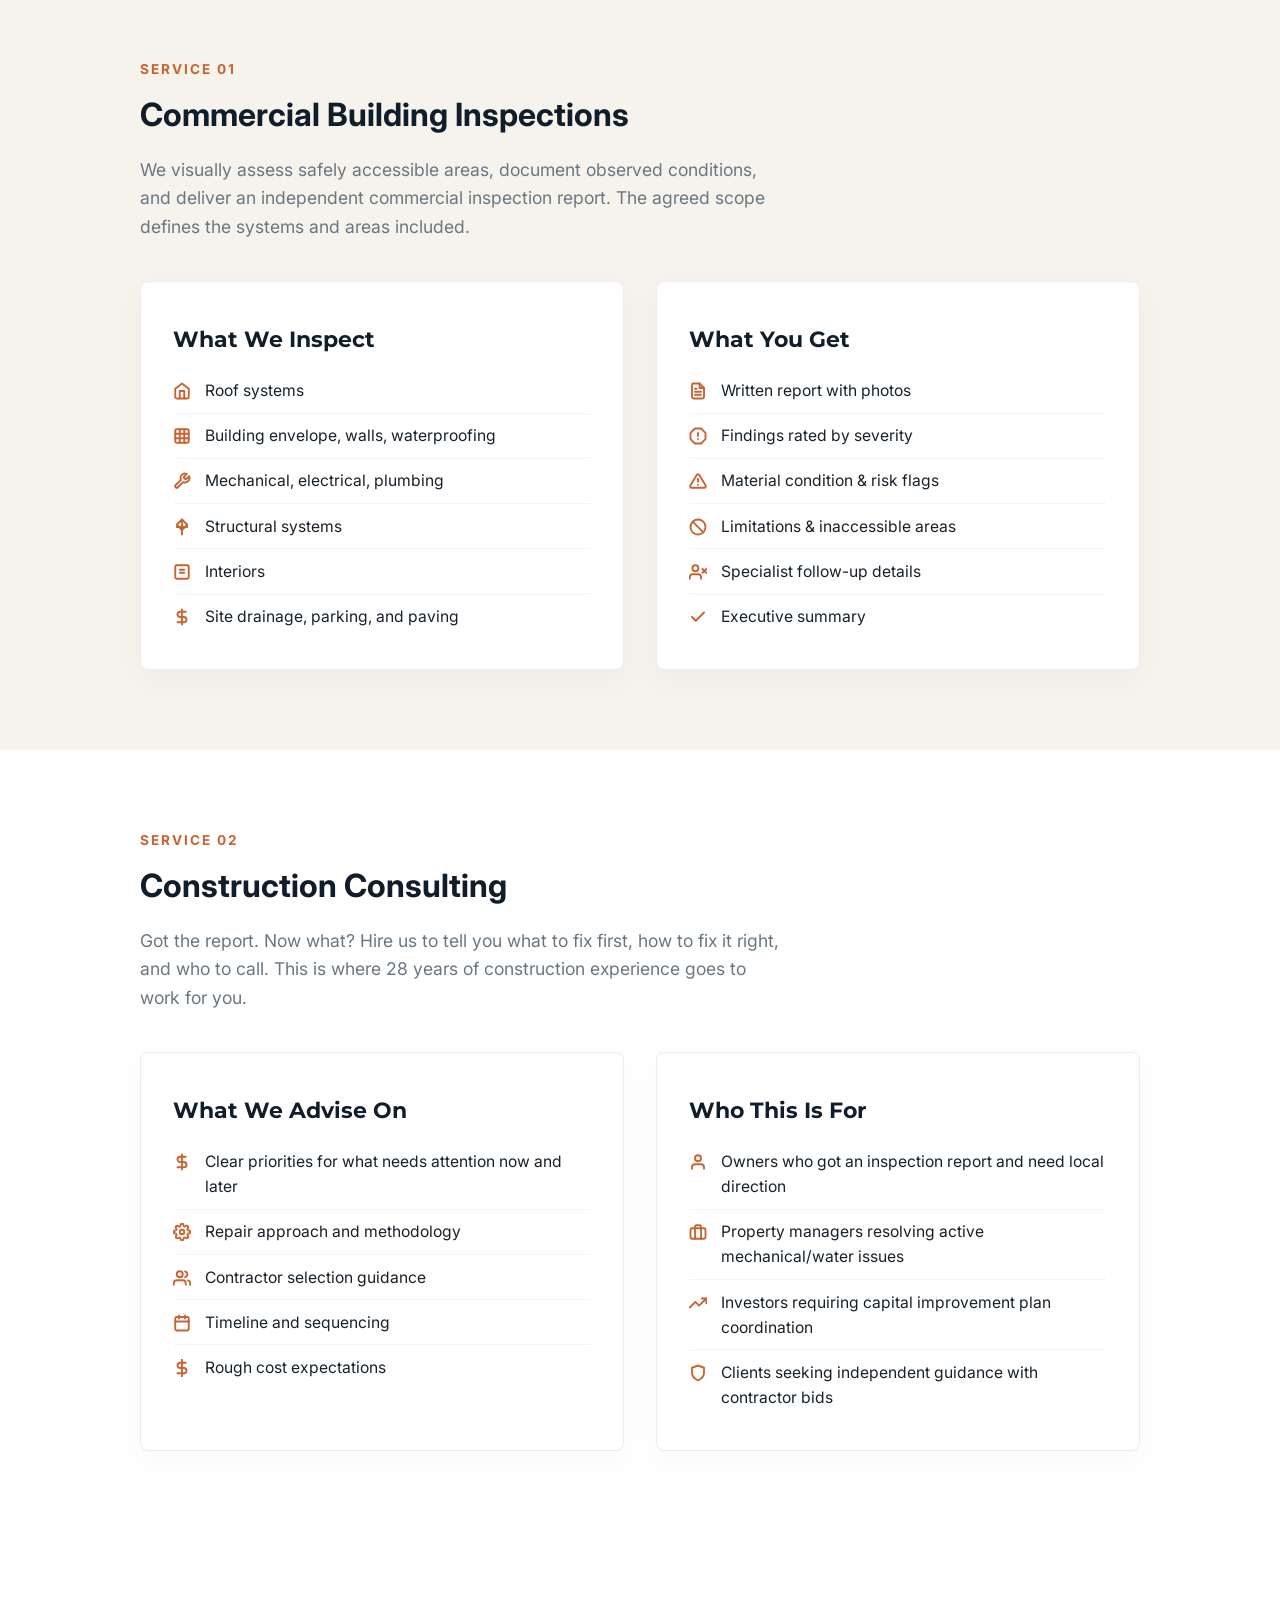
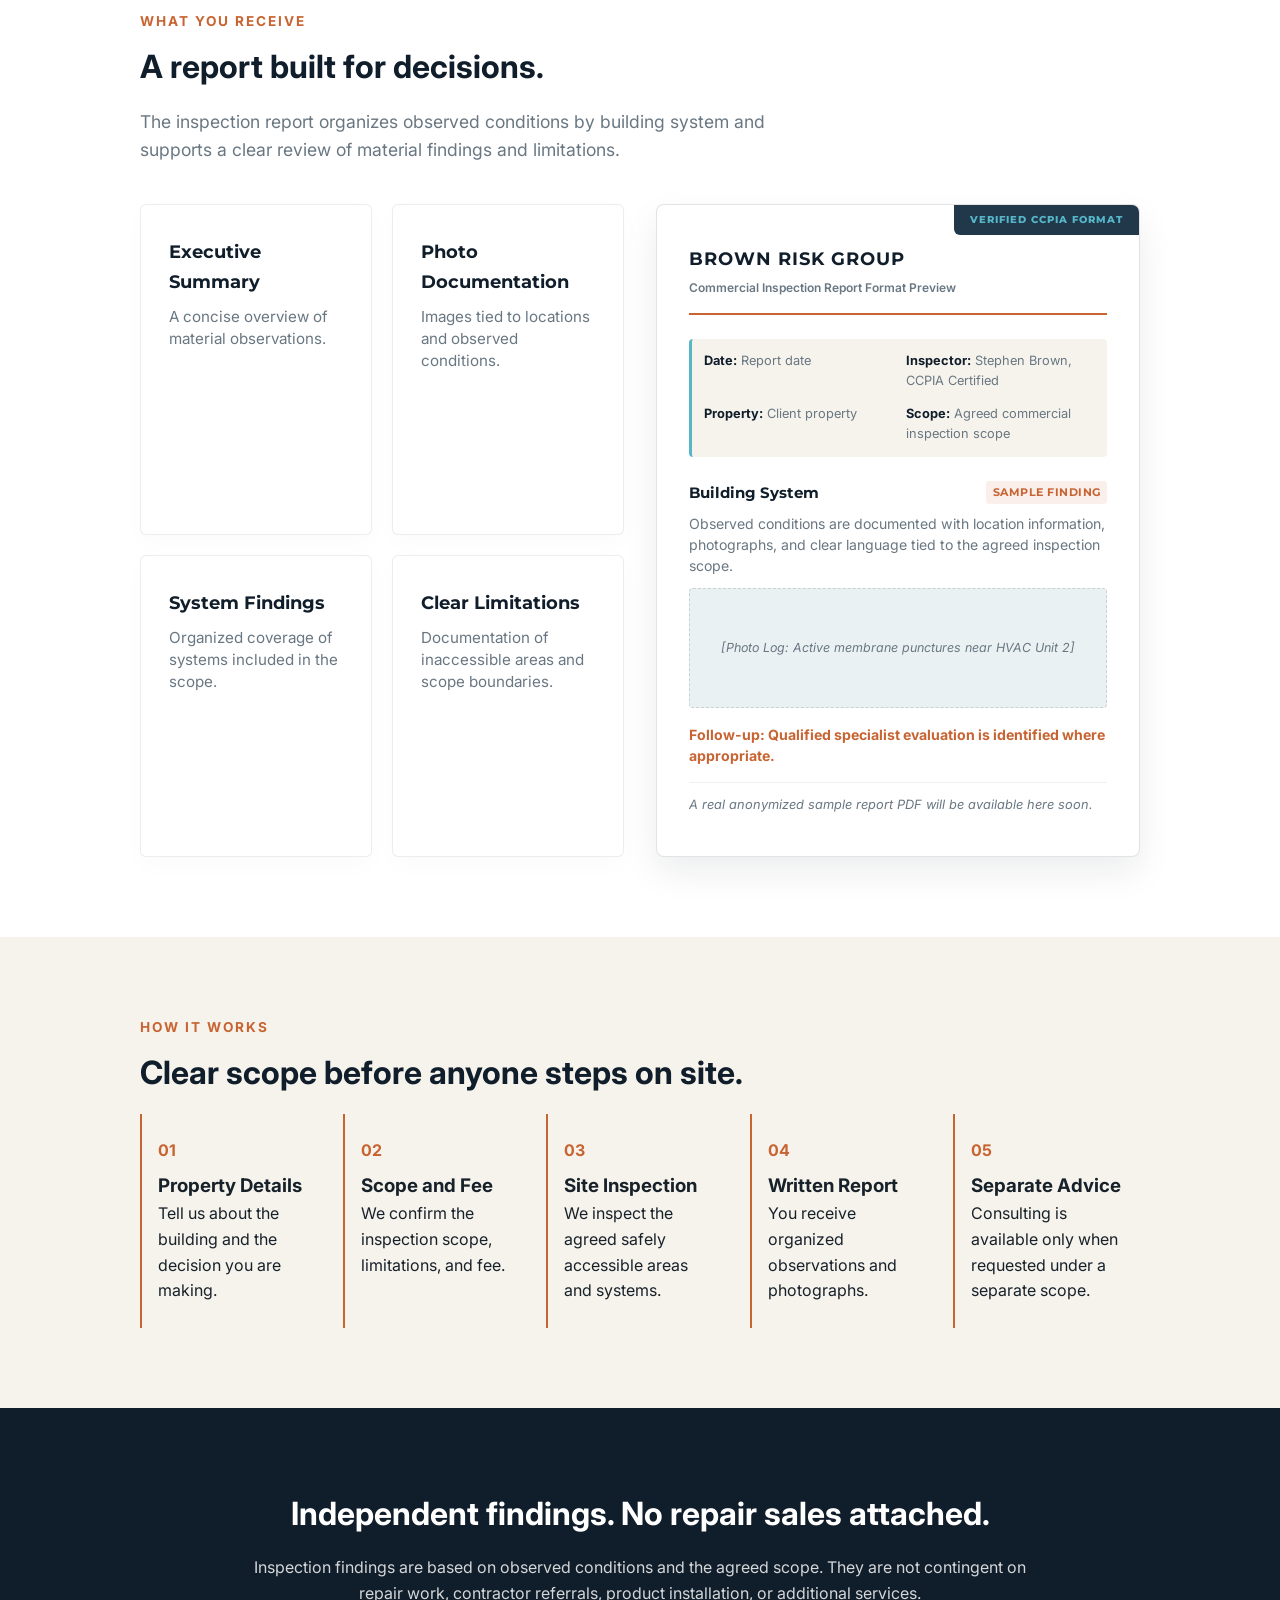
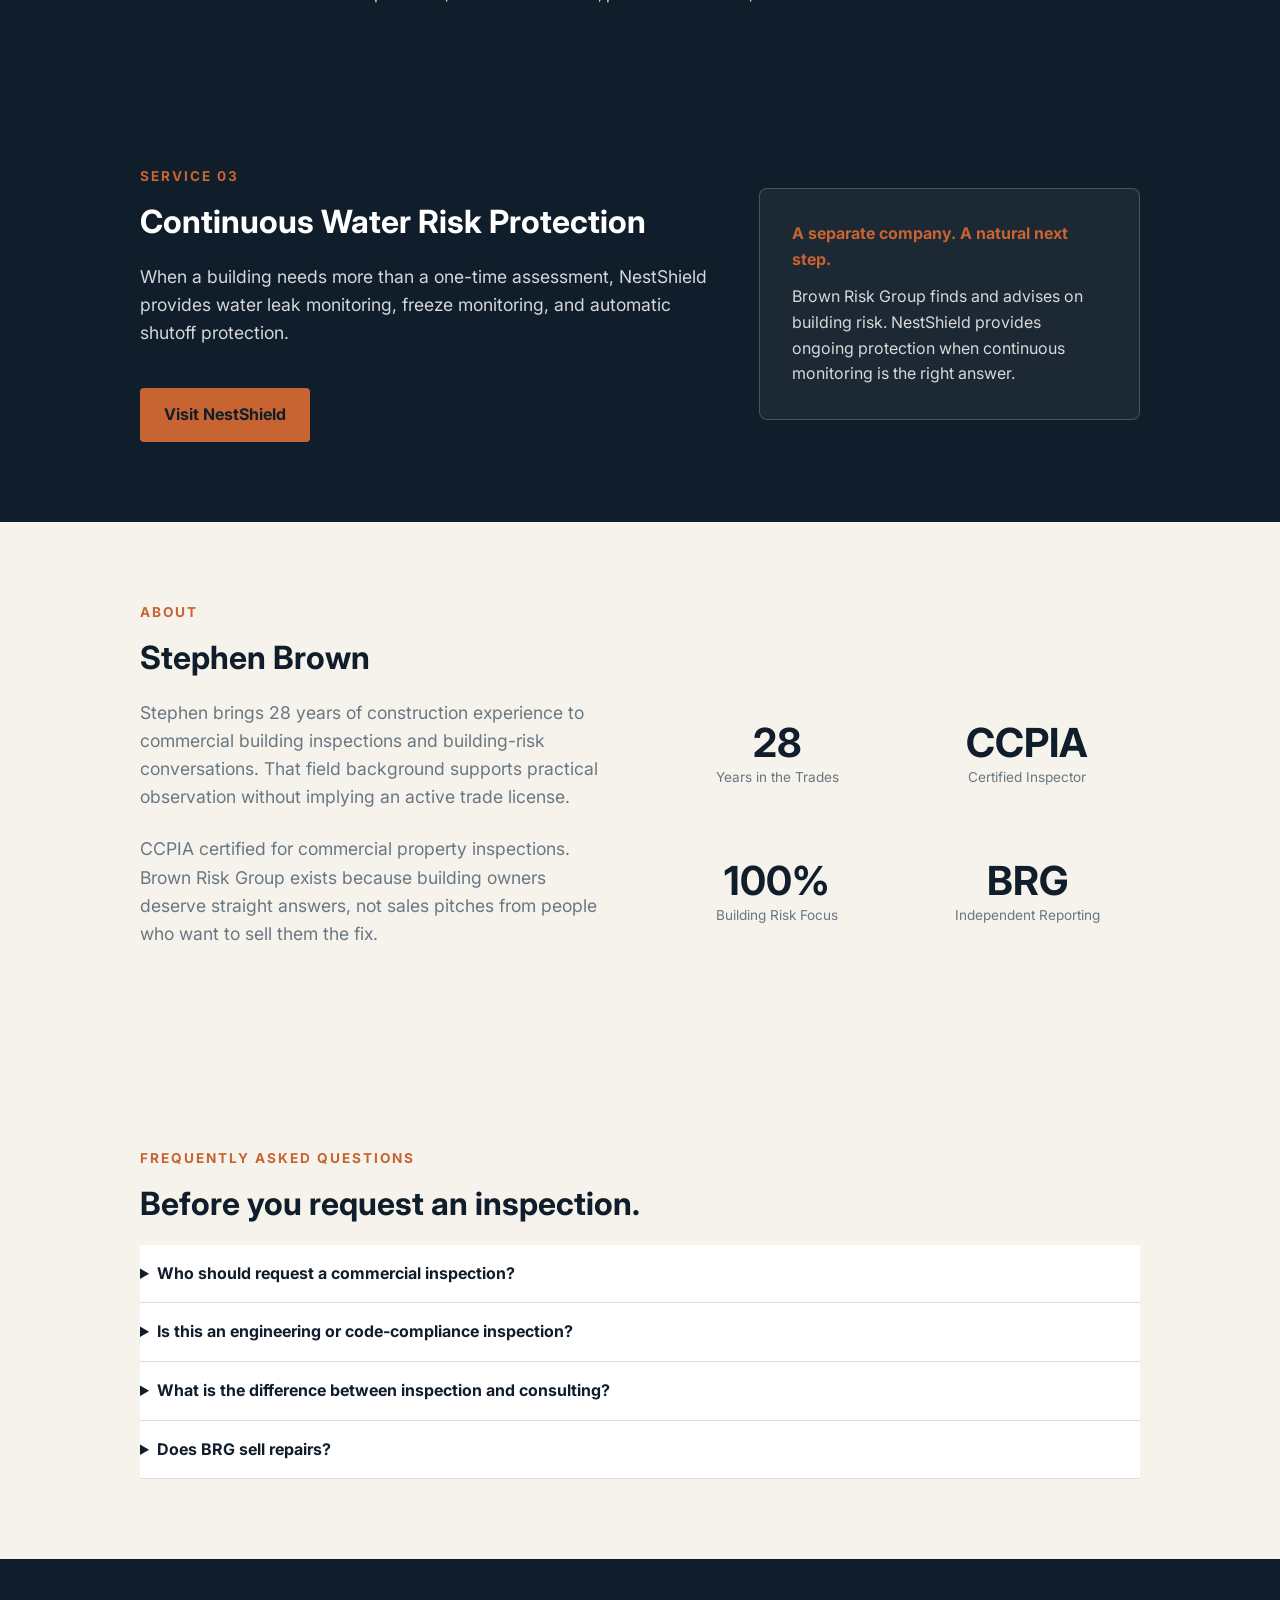
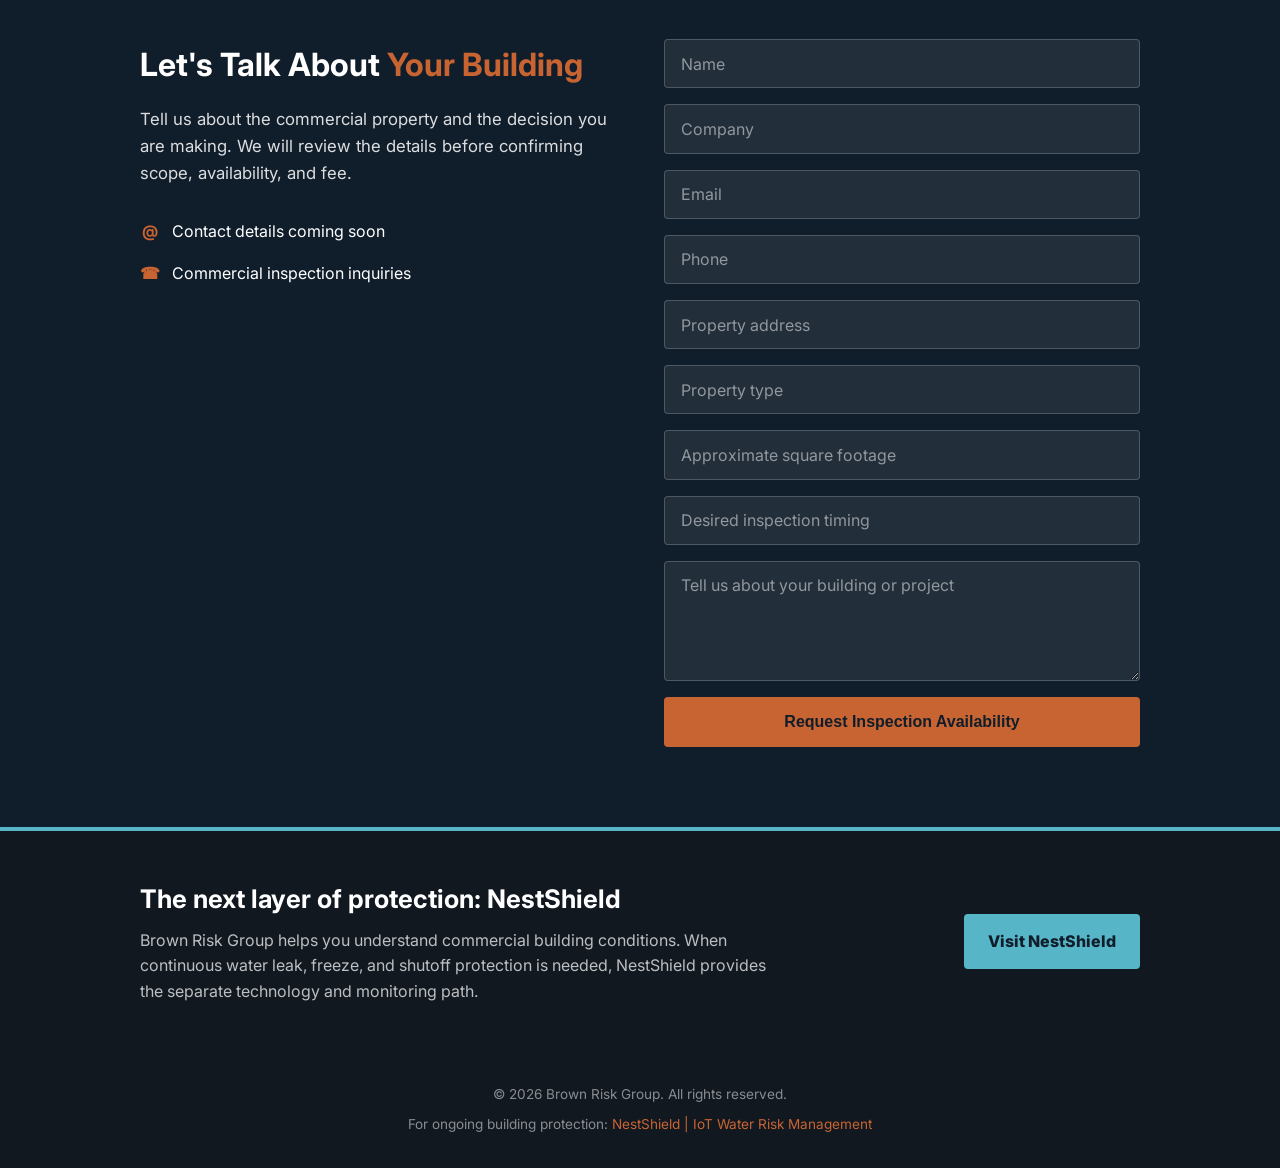
==== commit 64544758: "Remove unverified BRG sample details" ====
--- a/sites/brm/index.html
+++ b/sites/brm/index.html
@@ -947,21 +947,21 @@
         <div class="report-preview" aria-label="Sample report format placeholder">
           <div class="report-header-mock">
             <h4>Brown Risk Group</h4>
-            <div style="font-size:0.75rem;color:var(--text-light);font-weight:600;">Property Condition Assessment Mockup</div>
+            <div style="font-size:0.75rem;color:var(--text-light);font-weight:600;">Commercial Inspection Report Format Preview</div>
           </div>
           
           <div class="report-meta-table">
-            <div class="report-meta-item"><strong>Date:</strong> 2026-07-13</div>
-            <div class="report-meta-item"><strong>Inspector:</strong> S. Brown (CCPIA #192)</div>
-            <div class="report-meta-item"><strong>Property:</strong> 104 Industrial Pkwy</div>
-            <div class="report-meta-item"><strong>Standard:</strong> CCPIA ComSOP</div>
+            <div class="report-meta-item"><strong>Date:</strong> Report date</div>
+            <div class="report-meta-item"><strong>Inspector:</strong> Stephen Brown, CCPIA Certified</div>
+            <div class="report-meta-item"><strong>Property:</strong> Client property</div>
+            <div class="report-meta-item"><strong>Scope:</strong> Agreed commercial inspection scope</div>
           </div>
 
           <div class="report-section-mock">
-            <h5>Roofing Systems <span>Priority 1</span></h5>
-            <div class="report-text-mock">Observed active ponding water near HVAC Unit #2. Membrane shows two punctures (approx. 0.5" width) within the ponding zone. Risk of water intrusion to interior ceiling space is immediate.</div>
+            <h5>Building System <span>Sample Finding</span></h5>
+            <div class="report-text-mock">Observed conditions are documented with location information, photographs, and clear language tied to the agreed inspection scope.</div>
             <div class="report-photo-mock"></div>
-            <div class="report-text-mock" style="font-weight: 700; color: var(--gold);">Action Recommended: Contact qualified commercial roofing contractor for immediate repair membrane seal.</div>
+            <div class="report-text-mock" style="font-weight: 700; color: var(--gold);">Follow-up: Qualified specialist evaluation is identified where appropriate.</div>
           </div>
           
           <p style="margin-top:1rem;font-size:0.8rem;color:var(--text-light);font-style:italic;border-top:1px solid rgba(0,0,0,0.06);padding-top:0.75rem;">A real anonymized sample report PDF will be available here soon.</p>
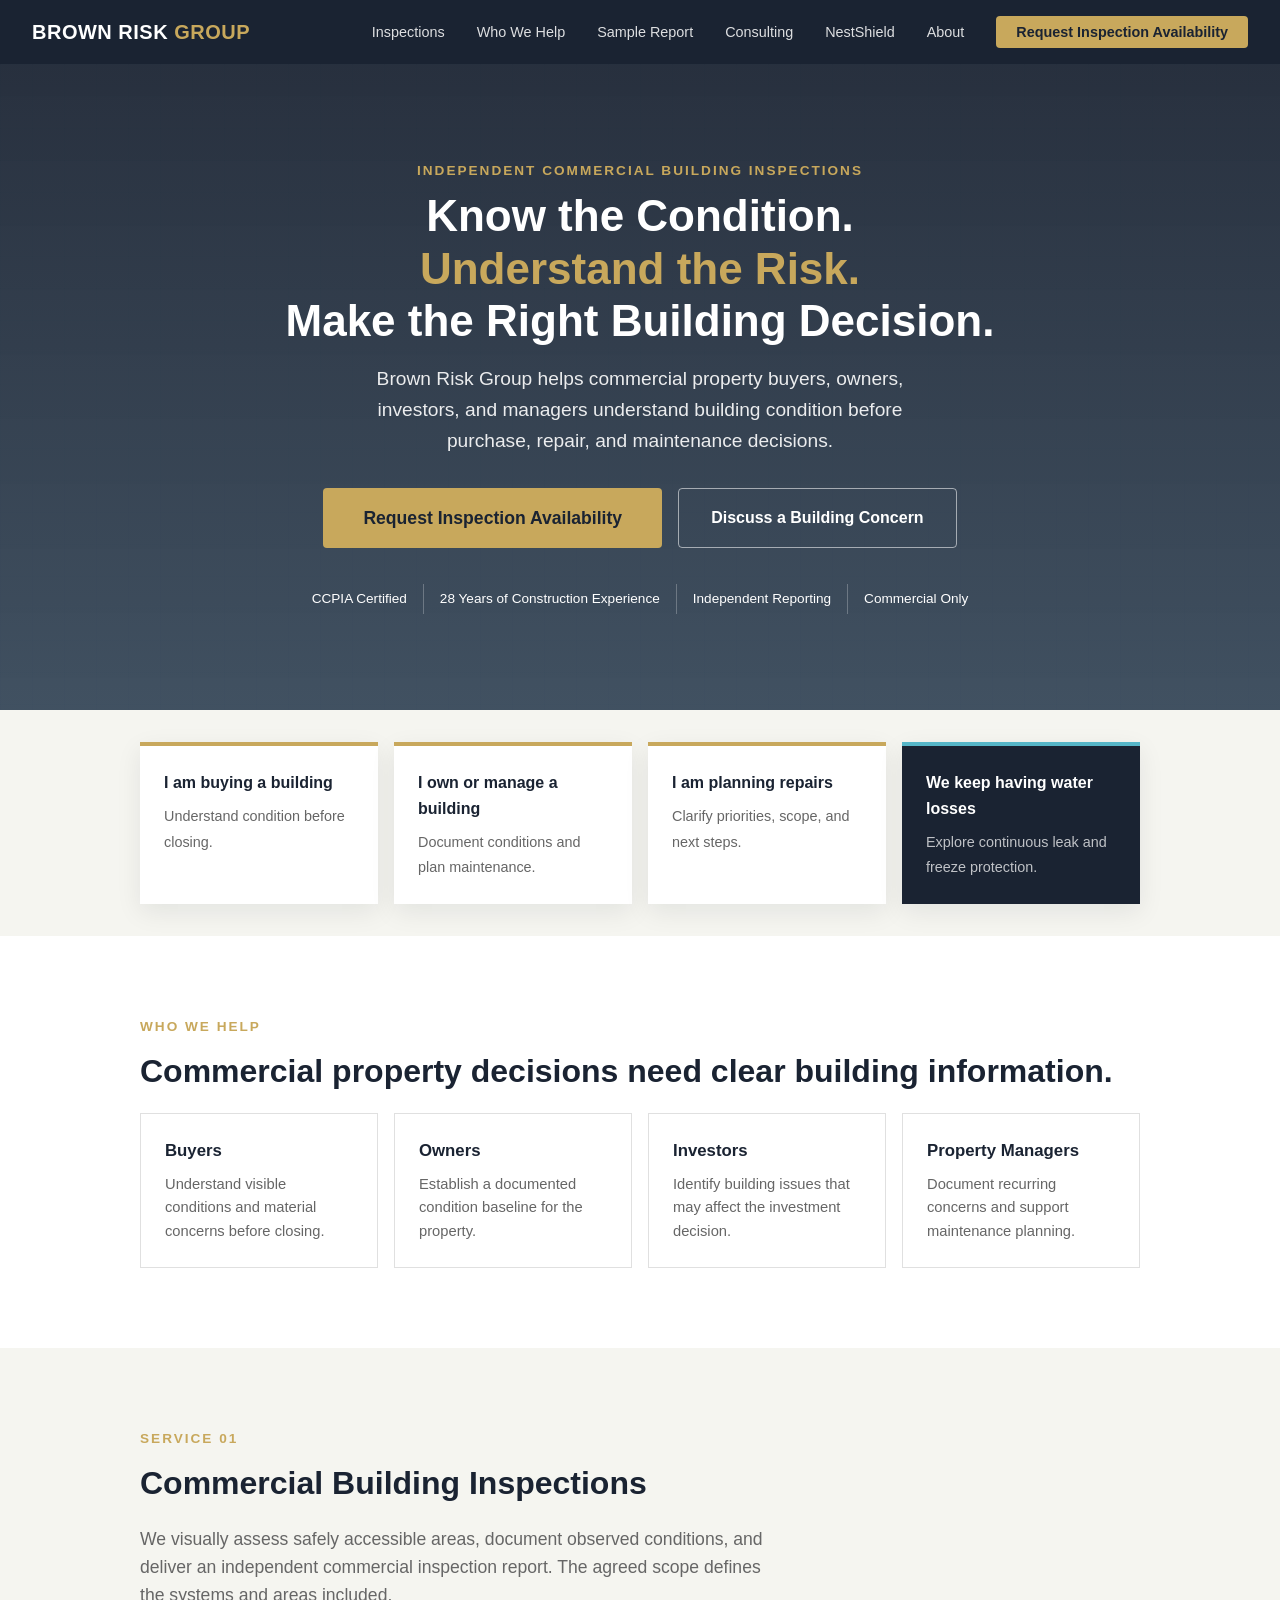
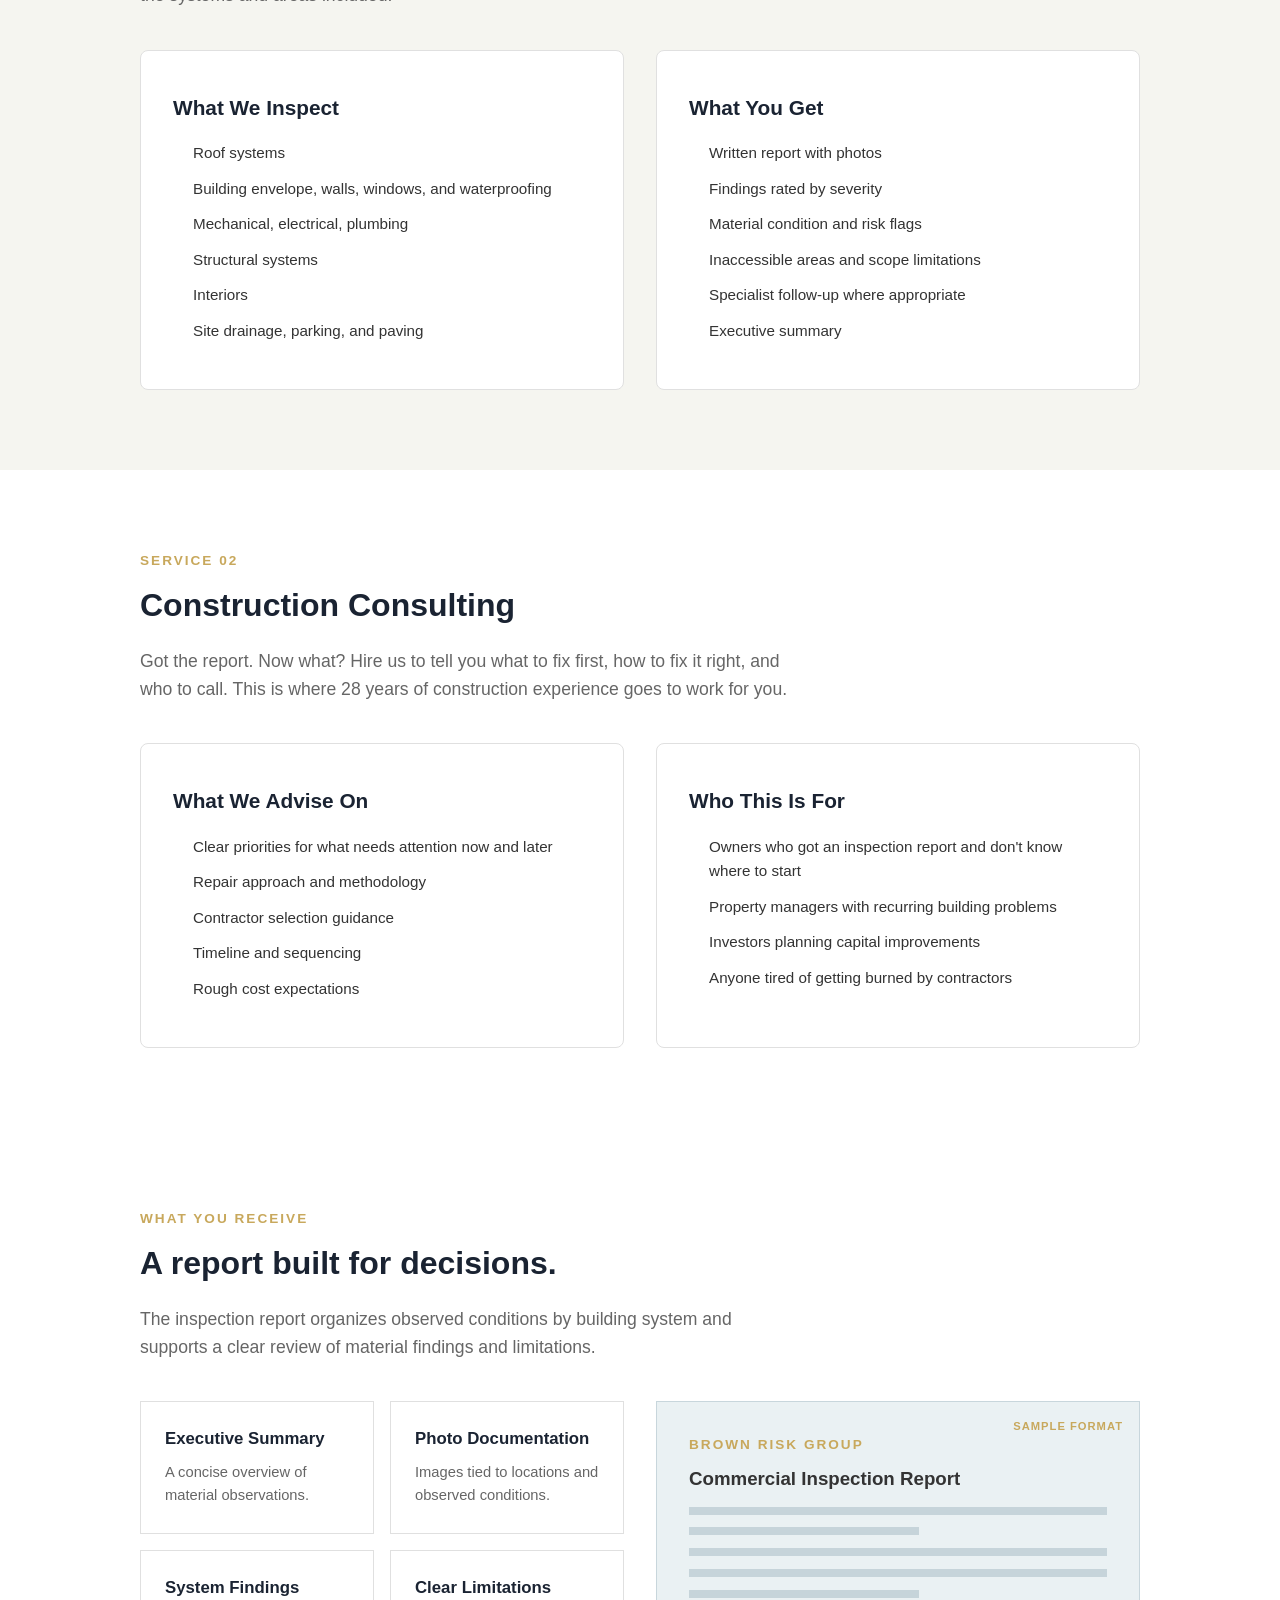
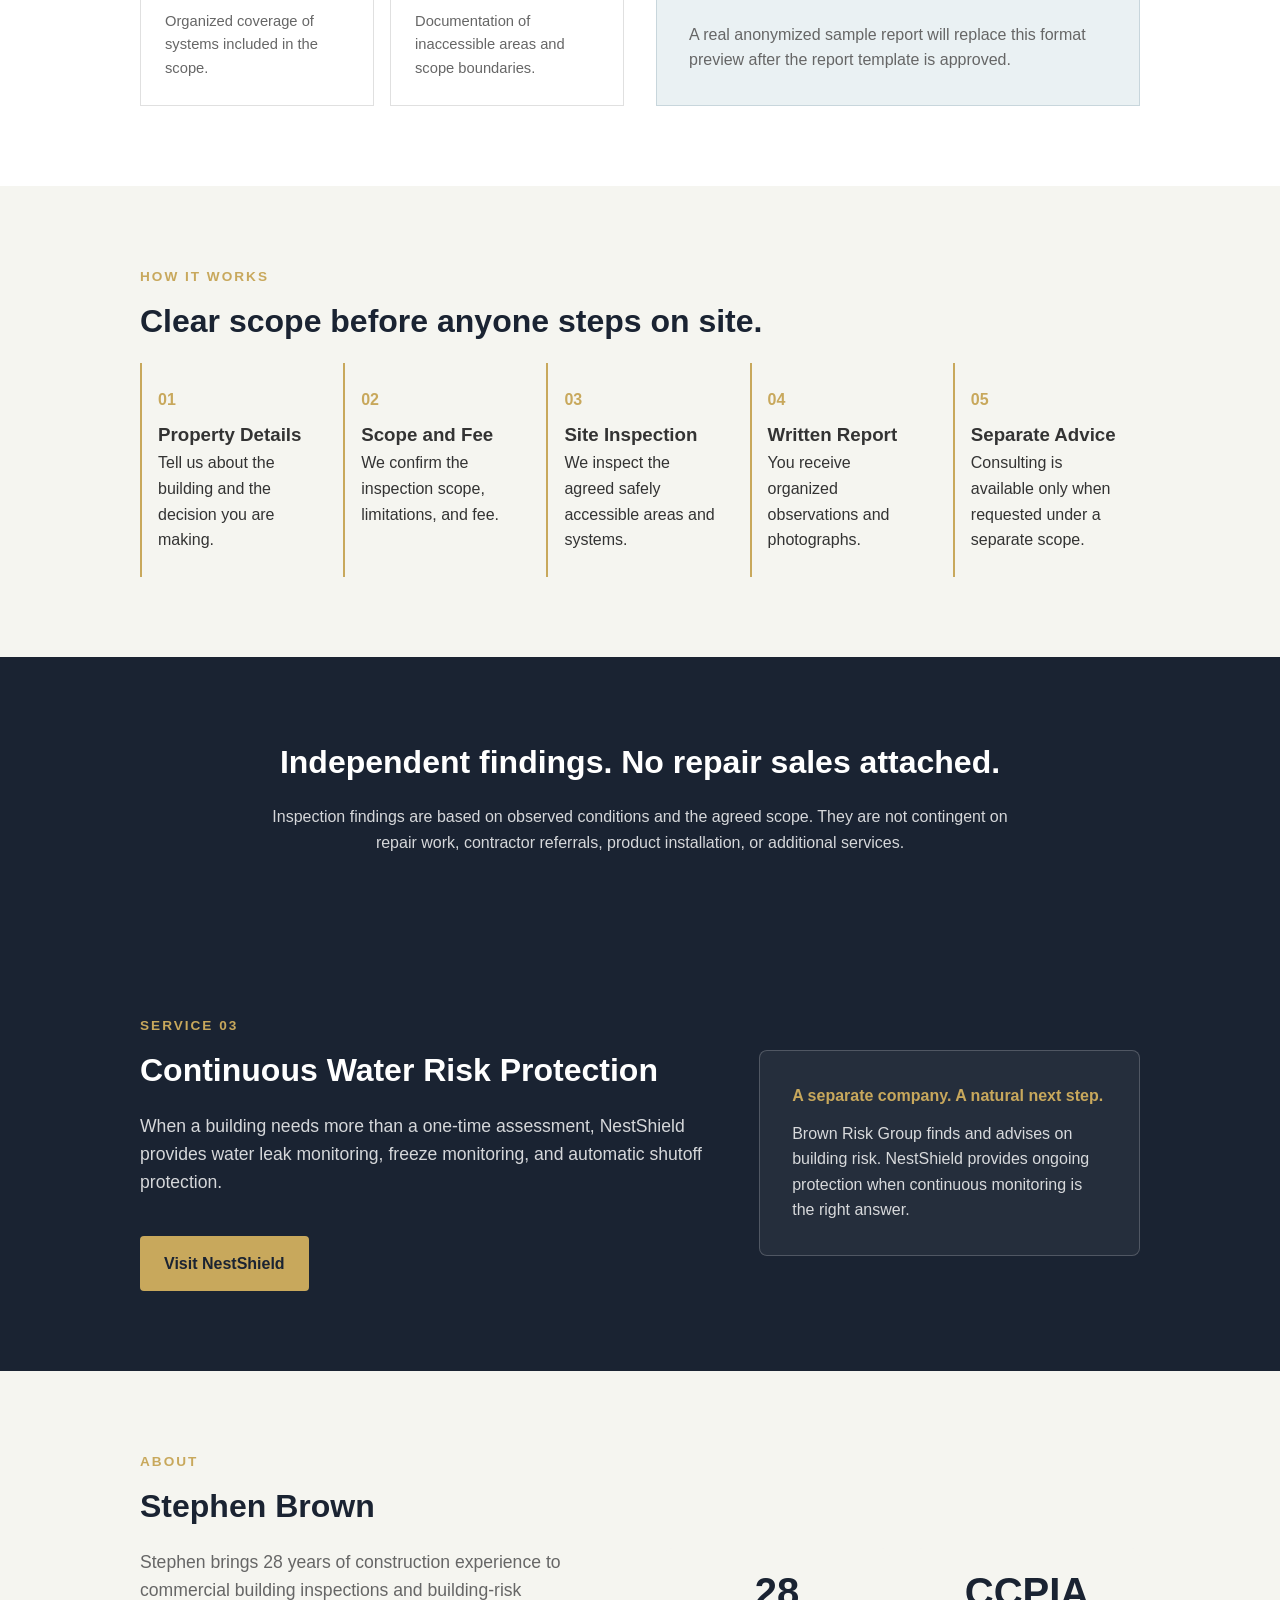
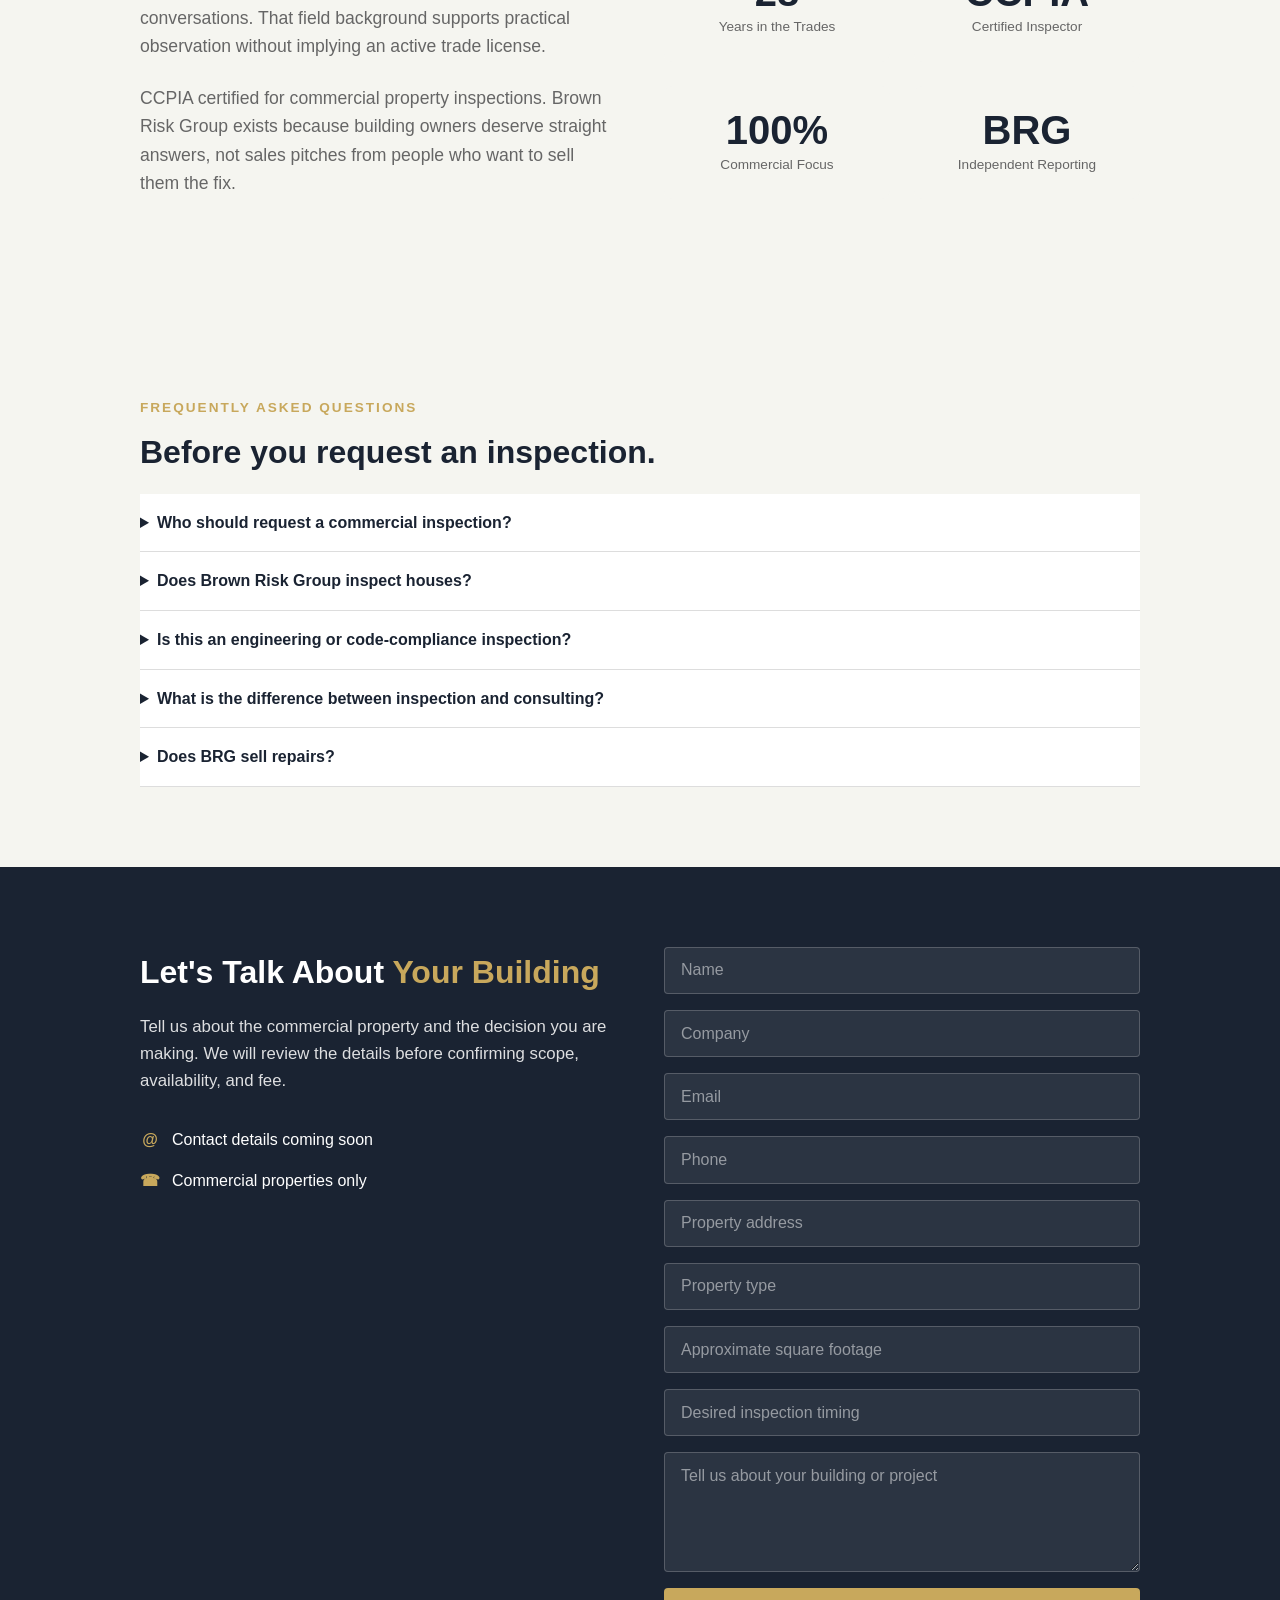
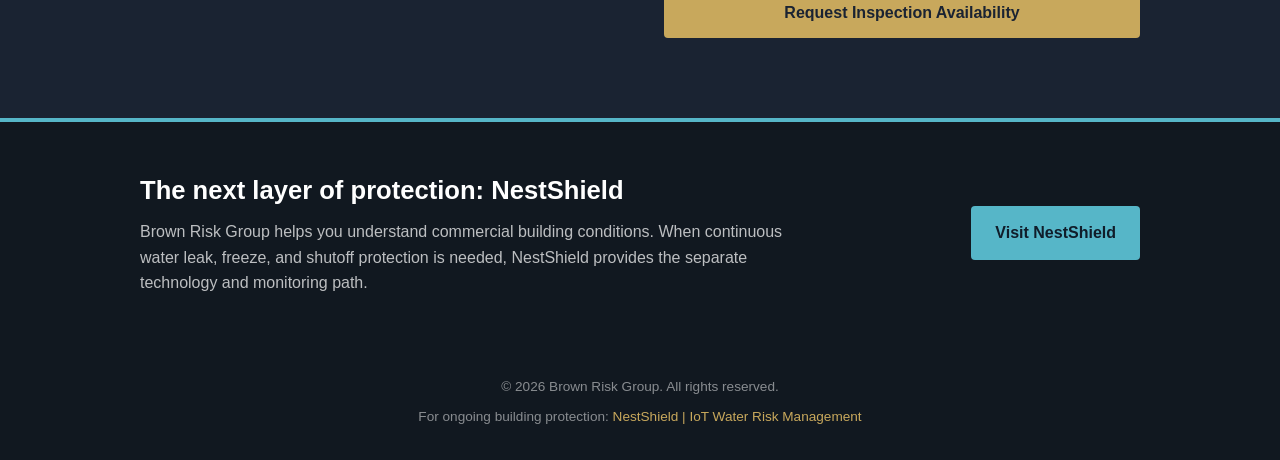
==== commit d10abc36: "Revert "Refine BRG commercial positioning" This reverts commit 3c10730c621884f9b04a424e6996a9303fa6f" ====
--- a/sites/brm/index.html
+++ b/sites/brm/index.html
@@ -5,54 +5,44 @@
   <meta name="viewport" content="width=device-width, initial-scale=1.0">
   <title>Brown Risk Group | Commercial Building Risk</title>
   <meta name="description" content="Commercial building inspections and construction consulting. 28 years in the trades. CCPIA certified.">
-  <link rel="preconnect" href="https://fonts.googleapis.com">
-  <link rel="preconnect" href="https://fonts.gstatic.com" crossorigin>
-  <link href="https://fonts.googleapis.com/css2?family=Inter:wght@400;500;600;700&family=Montserrat:wght@700;800&display=swap" rel="stylesheet">
   <style>
     * { margin: 0; padding: 0; box-sizing: border-box; }
 
     :root {
-      --navy: #101d2a;
-      --slate: #20384a;
-      --gold: #c86432; /* Burnt copper */
-      --gold-hover: #b05224;
-      --cyan: #56b6c8;
-      --light: #f6f3ec;
+      --navy: #1a2332;
+      --slate: #2c3e50;
+      --gold: #c8a85c;
+      --gold-hover: #b8963f;
+      --light: #f5f5f0;
       --white: #ffffff;
-      --text: #17212a;
-      --text-light: #697782;
-      --transition: all 0.3s cubic-bezier(0.25, 0.8, 0.25, 1);
+      --text: #333333;
+      --text-light: #666666;
     }
 
     body {
-      font-family: 'Inter', -apple-system, BlinkMacSystemFont, 'Segoe UI', Roboto, sans-serif;
+      font-family: -apple-system, BlinkMacSystemFont, 'Segoe UI', Roboto, sans-serif;
       color: var(--text);
       line-height: 1.6;
     }
 
     /* NAV */
     nav {
-      background: rgba(16, 29, 42, 0.85);
-      backdrop-filter: blur(12px);
-      -webkit-backdrop-filter: blur(12px);
-      border-bottom: 1px solid rgba(255, 255, 255, 0.08);
-      padding: 1.1rem 2rem;
+      background: var(--navy);
+      padding: 1rem 2rem;
       display: flex;
       justify-content: space-between;
       align-items: center;
       position: sticky;
       top: 0;
       z-index: 100;
-      transition: var(--transition);
     }
 
     .nav-brand {
       color: var(--white);
-      font-family: 'Montserrat', sans-serif;
-      font-size: 1.3rem;
-      font-weight: 800;
+      font-size: 1.25rem;
+      font-weight: 700;
       text-decoration: none;
-      letter-spacing: 1px;
+      letter-spacing: 0.5px;
     }
 
     .nav-brand span { color: var(--gold); }
@@ -61,7 +51,6 @@
       display: flex;
       gap: 2rem;
       list-style: none;
-      align-items: center;
     }
 
     .nav-links a {
@@ -70,52 +59,22 @@
       font-size: 0.9rem;
       font-weight: 500;
       opacity: 0.85;
-      position: relative;
-      padding: 0.25rem 0;
-      transition: var(--transition);
-    }
-
-    .nav-links a:not(.nav-cta)::after {
-      content: "";
-      position: absolute;
-      bottom: 0;
-      left: 0;
-      width: 0;
-      height: 2px;
-      background-color: var(--gold);
-      transition: var(--transition);
-    }
-
-    .nav-links a:not(.nav-cta):hover {
-      opacity: 1;
-      color: var(--gold);
-    }
-
-    .nav-links a:not(.nav-cta):hover::after {
-      width: 100%;
-    }
+      transition: opacity 0.2s;
+    }
+
+    .nav-links a:hover { opacity: 1; }
 
     .nav-cta {
       background: var(--gold);
-      color: var(--white) !important;
-      padding: 0.6rem 1.4rem;
+      color: var(--navy) !important;
+      padding: 0.5rem 1.25rem;
       border-radius: 4px;
-      font-family: 'Montserrat', sans-serif;
-      font-weight: 700 !important;
+      font-weight: 600 !important;
       opacity: 1 !important;
-      transition: var(--transition) !important;
-      box-shadow: 0 4px 15px rgba(200, 100, 50, 0.2);
-    }
-
-    .nav-cta:hover {
-      background: var(--gold-hover);
-      transform: translateY(-2px);
-      box-shadow: 0 6px 20px rgba(200, 100, 50, 0.4);
-    }
-
-    .nav-cta:active {
-      transform: translateY(0);
-    }
+      transition: background 0.2s !important;
+    }
+
+    .nav-cta:hover { background: var(--gold-hover); }
 
     .mobile-menu {
       display: none;
@@ -130,72 +89,44 @@
     .hero {
       background: linear-gradient(135deg, var(--navy) 0%, var(--slate) 100%);
       background-image:
-        radial-gradient(circle at 80% 20%, rgba(86, 182, 200, 0.15) 0%, transparent 50%),
-        linear-gradient(rgba(16, 29, 42, 0.92), rgba(32, 56, 74, 0.88)),
-        linear-gradient(rgba(86,182,200,.04) 1px, transparent 1px),
-        linear-gradient(90deg, rgba(86,182,200,.04) 1px, transparent 1px);
-      background-size: auto, auto, 24px 24px, 24px 24px;
+        linear-gradient(rgba(26,35,50,.94), rgba(44,62,80,.9)),
+        linear-gradient(rgba(86,182,200,.08) 1px, transparent 1px),
+        linear-gradient(90deg, rgba(86,182,200,.08) 1px, transparent 1px);
+      background-size: auto, 32px 32px, 32px 32px;
       color: var(--white);
-      padding: 8rem 2rem 7rem;
+      padding: 6rem 2rem;
       text-align: center;
-      position: relative;
-      overflow: hidden;
-    }
-
-    .hero::after {
-      content: "";
-      position: absolute;
-      bottom: 0;
-      left: 0;
-      right: 0;
-      height: 4px;
-      background: linear-gradient(90deg, var(--gold) 0%, var(--cyan) 100%);
     }
 
     .hero h1 {
-      font-family: 'Montserrat', sans-serif;
-      font-size: 3.2rem;
-      font-weight: 800;
-      margin-bottom: 1.5rem;
-      line-height: 1.15;
-      letter-spacing: -0.5px;
-      text-shadow: 0 2px 10px rgba(0, 0, 0, 0.3);
+      font-size: 2.75rem;
+      font-weight: 700;
+      margin-bottom: 1rem;
+      line-height: 1.2;
     }
 
     .hero h1 span { color: var(--gold); }
 
     .hero p {
-      font-size: 1.25rem;
+      font-size: 1.2rem;
       opacity: 0.9;
-      max-width: 680px;
-      margin: 0 auto 2.5rem;
-      font-weight: 400;
-      color: rgba(255, 255, 255, 0.85);
+      max-width: 600px;
+      margin: 0 auto 2rem;
     }
 
     .hero-cta {
       display: inline-block;
       background: var(--gold);
-      color: var(--white);
-      padding: 1rem 2.2rem;
-      font-family: 'Montserrat', sans-serif;
-      font-size: 1.05rem;
+      color: var(--navy);
+      padding: 1rem 2.5rem;
+      font-size: 1.1rem;
       font-weight: 700;
       text-decoration: none;
       border-radius: 4px;
-      transition: var(--transition);
-      box-shadow: 0 4px 20px rgba(200, 100, 50, 0.3);
-    }
-
-    .hero-cta:hover {
-      background: var(--gold-hover);
-      transform: translateY(-3px);
-      box-shadow: 0 8px 25px rgba(200, 100, 50, 0.5);
-    }
-
-    .hero-cta:active {
-      transform: translateY(-1px);
-    }
+      transition: background 0.2s;
+    }
+
+    .hero-cta:hover { background: var(--gold-hover); }
 
     .hero-credentials {
       margin-top: 2rem;
@@ -246,34 +177,24 @@
 
     .service-card {
       background: var(--white);
-      border: 1px solid rgba(16, 29, 42, 0.08);
+      border: 1px solid #e0e0e0;
       border-radius: 8px;
       padding: 2.5rem 2rem;
-      box-shadow: 0 10px 30px rgba(16, 29, 42, 0.03);
-      transition: var(--transition);
     }
 
     .section-alt .service-card {
       background: var(--white);
     }
 
-    .service-card:hover {
-      transform: translateY(-4px);
-      box-shadow: 0 15px 35px rgba(16, 29, 42, 0.08);
-      border-color: rgba(200, 100, 50, 0.15);
-    }
-
     .service-card h3 {
-      font-family: 'Montserrat', sans-serif;
-      font-size: 1.35rem;
-      font-weight: 700;
+      font-size: 1.3rem;
       color: var(--navy);
       margin-bottom: 0.75rem;
     }
 
     .service-card p {
       color: var(--text-light);
-      margin-bottom: 1.5rem;
+      margin-bottom: 1.25rem;
     }
 
     .service-card ul {
@@ -282,192 +203,50 @@
     }
 
     .service-card li {
-      padding: 0.6rem 0;
-      display: flex;
-      align-items: flex-start;
-      gap: 0.85rem;
+      padding: 0.35rem 0;
+      padding-left: 1.25rem;
+      position: relative;
       color: var(--text);
-      font-size: 0.98rem;
-      border-bottom: 1px solid rgba(16, 29, 42, 0.04);
-    }
-
-    .service-card li:last-child {
-      border-bottom: none;
-      padding-bottom: 0;
-    }
-
-    .service-card li .list-icon {
-      flex: 0 0 auto;
-      margin-top: 0.25rem;
+      font-size: 0.95rem;
+    }
+
+    .service-card li::before {
+      content: "";
+      width: 6px;
+      height: 6px;
+      border-radius: 50%;
+      top: 0.85rem;
+      position: absolute;
+      left: 0;
       color: var(--gold);
-      transition: var(--transition);
-    }
-
-    .service-card li:hover .list-icon {
-      transform: scale(1.15);
-      color: var(--gold-hover);
-    }
-
-    .hero-actions {
-      display: flex;
-      justify-content: center;
-      gap: 1.25rem;
-      flex-wrap: wrap;
-      margin-bottom: 3.5rem;
-    }
-
+      font-weight: 700;
+    }
+
+    .hero-actions { display: flex; justify-content: center; gap: 1rem; flex-wrap: wrap; }
     .hero-secondary {
       display: inline-block;
       color: var(--white);
-      padding: 1rem 2.2rem;
-      border: 2px solid rgba(255, 255, 255, 0.4);
+      padding: 1rem 2rem;
+      border: 1px solid rgba(255,255,255,.55);
       border-radius: 4px;
-      font-family: 'Montserrat', sans-serif;
-      font-size: 1.05rem;
       font-weight: 700;
       text-decoration: none;
-      transition: var(--transition);
-      background: rgba(255, 255, 255, 0.03);
-      backdrop-filter: blur(5px);
-    }
-
-    .hero-secondary:hover {
-      border-color: var(--white);
-      background: rgba(255, 255, 255, 0.1);
-      transform: translateY(-3px);
-    }
-
-    .hero-secondary:active {
-      transform: translateY(-1px);
-    }
-
-    .trust-strip {
-      display: flex;
-      justify-content: center;
-      gap: 0;
-      flex-wrap: wrap;
-      max-width: 900px;
-      margin: 0 auto;
-      background: rgba(16, 29, 42, 0.4);
-      border: 1px solid rgba(255, 255, 255, 0.1);
-      border-radius: 6px;
-      padding: 0.75rem 0.5rem;
-    }
-
-    .trust-strip span {
-      padding: 0.25rem 1.5rem;
-      border-right: 1px solid rgba(255, 255, 255, 0.15);
-      font-size: 0.9rem;
-      font-weight: 600;
-      color: rgba(255, 255, 255, 0.8);
-      letter-spacing: 0.5px;
-    }
-
-    .trust-strip span:last-child {
-      border-right: 0;
-    }
-
-    .intent-grid {
-      display: grid;
-      grid-template-columns: repeat(4, 1fr);
-      gap: 1.25rem;
-    }
-
-    .intent-card {
-      display: block;
-      padding: 2rem 1.75rem;
-      background: var(--white);
-      border-top: 4px solid var(--gold);
-      border-radius: 6px;
-      color: var(--navy);
-      text-decoration: none;
-      box-shadow: 0 10px 30px rgba(16, 29, 42, 0.05);
-      transition: var(--transition);
-      position: relative;
-      top: 0;
-    }
-
-    .intent-card strong {
-      display: block;
-      font-family: 'Montserrat', sans-serif;
-      font-size: 1.1rem;
-      font-weight: 700;
-      margin-bottom: 0.6rem;
-      color: var(--navy);
-      transition: var(--transition);
-    }
-
-    .intent-card span {
-      color: var(--text-light);
-      font-size: 0.92rem;
-      line-height: 1.4;
-      display: block;
-    }
-
-    .intent-card:hover {
-      transform: translateY(-6px);
-      box-shadow: 0 16px 40px rgba(16, 29, 42, 0.12);
-      border-top-color: var(--gold-hover);
-    }
-
-    .intent-card:hover strong {
-      color: var(--gold);
-    }
-
-    .intent-card.nest {
-      background: linear-gradient(135deg, var(--navy) 0%, var(--slate) 100%);
-      color: var(--white);
-      border-top-color: var(--cyan);
-      box-shadow: 0 10px 30px rgba(16, 29, 42, 0.15);
-    }
-
-    .intent-card.nest strong {
-      color: var(--white);
-    }
-
-    .intent-card.nest span {
-      color: rgba(255, 255, 255, 0.75);
-    }
-
-    .intent-card.nest:hover {
-      border-top-color: var(--white);
-      box-shadow: 0 16px 40px rgba(86, 182, 200, 0.25);
-    }
-
-    .intent-card.nest:hover strong {
-      color: var(--cyan);
-    }
-
-    .audience-grid, .deliverable-grid {
-      display: grid;
-      grid-template-columns: repeat(4, 1fr);
-      gap: 1.25rem;
-    }
-    .audience-item, .deliverable-item {
-      padding: 2rem 1.75rem;
-      background: var(--white);
-      border: 1px solid rgba(16, 29, 42, 0.08);
-      border-radius: 6px;
-      box-shadow: 0 8px 24px rgba(16, 29, 42, 0.02);
-      transition: var(--transition);
-    }
-    .audience-item:hover, .deliverable-item:hover {
-      transform: translateY(-4px);
-      box-shadow: 0 12px 30px rgba(16, 29, 42, 0.08);
-      border-color: rgba(200, 100, 50, 0.15);
-    }
-    .audience-item h3, .deliverable-item h3 {
-      font-family: 'Montserrat', sans-serif;
-      color: var(--navy);
-      font-size: 1.15rem;
-      font-weight: 700;
-      margin-bottom: 0.6rem;
-    }
-    .audience-item p, .deliverable-item p {
-      color: var(--text-light);
-      font-size: 0.95rem;
-      line-height: 1.45;
-    }
+    }
+    .trust-strip { display: flex; justify-content: center; gap: 0; flex-wrap: wrap; margin-top: 2.25rem; }
+    .trust-strip span { padding: .25rem 1rem; border-right: 1px solid rgba(255,255,255,.25); font-size: .85rem; }
+    .trust-strip span:last-child { border-right: 0; }
+
+    .intent-grid { display: grid; grid-template-columns: repeat(4, 1fr); gap: 1rem; }
+    .intent-card { display: block; padding: 1.5rem; background: var(--white); border-top: 4px solid var(--gold); color: var(--navy); text-decoration: none; box-shadow: 0 8px 24px rgba(16,29,42,.08); }
+    .intent-card strong { display: block; margin-bottom: .45rem; }
+    .intent-card span { color: var(--text-light); font-size: .9rem; }
+    .intent-card.nest { background: var(--navy); color: var(--white); border-top-color: #56b6c8; }
+    .intent-card.nest span { color: rgba(255,255,255,.72); }
+
+    .audience-grid, .deliverable-grid { display: grid; grid-template-columns: repeat(4, 1fr); gap: 1rem; }
+    .audience-item, .deliverable-item { padding: 1.5rem; background: var(--white); border: 1px solid #e0e0e0; }
+    .audience-item h3, .deliverable-item h3 { color: var(--navy); font-size: 1.05rem; margin-bottom: .5rem; }
+    .audience-item p, .deliverable-item p { color: var(--text-light); font-size: .92rem; }
 
     .process { display: grid; grid-template-columns: repeat(5, 1fr); gap: 1rem; counter-reset: steps; }
     .process-step { padding: 1.5rem 1rem; border-left: 2px solid var(--gold); }
@@ -477,121 +256,10 @@
     .independence h2 { font-size: 2rem; margin-bottom: 1rem; }
     .independence p { max-width: 780px; margin: 0 auto; opacity: .82; }
 
-    .report-preview {
-      background: var(--white);
-      border: 1px solid rgba(16, 29, 42, 0.12);
-      border-radius: 8px;
-      padding: 2.5rem 2rem;
-      position: relative;
-      box-shadow: 0 15px 35px rgba(16, 29, 42, 0.08);
-      font-family: 'Inter', sans-serif;
-      overflow: hidden;
-      text-align: left;
-    }
-
-    .report-preview::before {
-      content: "VERIFIED CCPIA FORMAT";
-      position: absolute;
-      top: 0;
-      right: 0;
-      background: var(--slate);
-      color: var(--cyan);
-      font-family: 'Montserrat', sans-serif;
-      font-size: 0.65rem;
-      font-weight: 800;
-      letter-spacing: 1px;
-      padding: 0.4rem 1rem;
-      border-bottom-left-radius: 6px;
-    }
-
-    .report-header-mock {
-      border-bottom: 2px solid var(--gold);
-      padding-bottom: 1rem;
-      margin-bottom: 1.5rem;
-    }
-
-    .report-header-mock h4 {
-      font-family: 'Montserrat', sans-serif;
-      color: var(--navy);
-      font-size: 1.1rem;
-      text-transform: uppercase;
-      letter-spacing: 1px;
-      margin-bottom: 0.25rem;
-    }
-
-    .report-meta-table {
-      display: grid;
-      grid-template-columns: 1fr 1fr;
-      gap: 0.75rem;
-      font-size: 0.8rem;
-      background: var(--light);
-      padding: 0.75rem;
-      border-radius: 4px;
-      margin-bottom: 1.5rem;
-      border-left: 3px solid var(--cyan);
-    }
-
-    .report-meta-item {
-      color: var(--text-light);
-    }
-
-    .report-meta-item strong {
-      color: var(--navy);
-    }
-
-    .report-section-mock {
-      margin-bottom: 1rem;
-    }
-
-    .report-section-mock h5 {
-      font-family: 'Montserrat', sans-serif;
-      color: var(--navy);
-      font-size: 0.95rem;
-      margin-bottom: 0.5rem;
-      display: flex;
-      align-items: center;
-      justify-content: space-between;
-      gap: 0.5rem;
-    }
-
-    .report-section-mock h5 span {
-      background: rgba(200, 100, 50, 0.1);
-      color: var(--gold);
-      font-size: 0.7rem;
-      padding: 0.15rem 0.4rem;
-      border-radius: 3px;
-      font-weight: 700;
-      text-transform: uppercase;
-      letter-spacing: 0.5px;
-    }
-
-    .report-text-mock {
-      font-size: 0.88rem;
-      color: var(--text-light);
-      line-height: 1.5;
-      margin-bottom: 0.75rem;
-    }
-
-    .report-photo-mock {
-      height: 120px;
-      background: #eaf1f3;
-      border: 1px dashed rgba(16, 29, 42, 0.15);
-      border-radius: 4px;
-      display: flex;
-      align-items: center;
-      justify-content: center;
-      font-size: 0.8rem;
-      color: var(--text-light);
-      margin-bottom: 1rem;
-      position: relative;
-    }
-
-    .report-photo-mock::after {
-      content: "[Photo Log: Active membrane punctures near HVAC Unit 2]";
-      font-style: italic;
-      font-size: 0.78rem;
-      color: var(--text-light);
-    }
+    .report-preview { background: #eaf1f3; border: 1px solid #c8d6dc; padding: 2rem; position: relative; }
+    .report-preview::before { content: "SAMPLE FORMAT"; position: absolute; top: 1rem; right: 1rem; color: var(--gold); font-size: .7rem; font-weight: 800; letter-spacing: 1px; }
+    .report-line { height: 8px; background: #c6d4da; margin: .8rem 0; }
+    .report-line.short { width: 55%; }
 
     details { background: var(--white); border-bottom: 1px solid #ddd; padding: 1rem 0; }
     summary { cursor: pointer; font-weight: 700; color: var(--navy); }
@@ -843,7 +511,7 @@
         <a href="#contact" class="hero-cta">Request Inspection Availability</a>
         <a href="#consulting" class="hero-secondary">Discuss a Building Concern</a>
       </div>
-      <div class="trust-strip"><span>CCPIA Certified</span><span>28 Years of Construction Experience</span><span>Independent Reporting</span><span>Commercial Building Focus</span></div>
+      <div class="trust-strip"><span>CCPIA Certified</span><span>28 Years of Construction Experience</span><span>Independent Reporting</span><span>Commercial Only</span></div>
     </div>
   </section>
 
@@ -879,23 +547,23 @@
         <div class="service-card">
           <h3>What We Inspect</h3>
           <ul>
-            <li><svg class="list-icon" viewBox="0 0 24 24" width="18" height="18" stroke="currentColor" stroke-width="2.5" fill="none" stroke-linecap="round" stroke-linejoin="round"><path d="M3 9l9-7 9 7v11a2 2 0 0 1-2 2H5a2 2 0 0 1-2-2z"></path><polyline points="9 22 9 12 15 12 15 22"></polyline></svg> Roof systems</li>
-            <li><svg class="list-icon" viewBox="0 0 24 24" width="18" height="18" stroke="currentColor" stroke-width="2.5" fill="none" stroke-linecap="round" stroke-linejoin="round"><rect x="3" y="3" width="18" height="18" rx="2" ry="2"></rect><line x1="9" y1="3" x2="9" y2="21"></line><line x1="15" y1="3" x2="15" y2="21"></line><line x1="3" y1="9" x2="21" y2="9"></line><line x1="3" y1="15" x2="21" y2="15"></line></svg> Building envelope, walls, waterproofing</li>
-            <li><svg class="list-icon" viewBox="0 0 24 24" width="18" height="18" stroke="currentColor" stroke-width="2.5" fill="none" stroke-linecap="round" stroke-linejoin="round"><path d="M14.7 6.3a1 1 0 0 0 0 1.4l1.6 1.6a1 1 0 0 0 1.4 0l3.77-3.77a6 6 0 0 1-7.94 7.94l-6.91 6.91a2.12 2.12 0 0 1-3-3l6.91-6.91a6 6 0 0 1 7.94-7.94l-3.76 3.76z"></path></svg> Mechanical, electrical, plumbing</li>
-            <li><svg class="list-icon" viewBox="0 0 24 24" width="18" height="18" stroke="currentColor" stroke-width="2.5" fill="none" stroke-linecap="round" stroke-linejoin="round"><line x1="12" y1="2" x2="12" y2="22"></line><line x1="5" y1="12" x2="19" y2="12"></line><polyline points="12 2 19 9 12 16 5 9 12 2"></polyline></svg> Structural systems</li>
-            <li><svg class="list-icon" viewBox="0 0 24 24" width="18" height="18" stroke="currentColor" stroke-width="2.5" fill="none" stroke-linecap="round" stroke-linejoin="round"><rect x="3" y="3" width="18" height="18" rx="2" ry="2"></rect><line x1="9" y1="9" x2="15" y2="9"></line><line x1="9" y1="13" x2="15" y2="13"></line></svg> Interiors</li>
-            <li><svg class="list-icon" viewBox="0 0 24 24" width="18" height="18" stroke="currentColor" stroke-width="2.5" fill="none" stroke-linecap="round" stroke-linejoin="round"><path d="M12 2v20M17 5H9.5a3.5 3.5 0 0 0 0 7h5a3.5 3.5 0 0 1 0 7H6"></path></svg> Site drainage, parking, and paving</li>
+            <li>Roof systems</li>
+            <li>Building envelope, walls, windows, and waterproofing</li>
+            <li>Mechanical, electrical, plumbing</li>
+            <li>Structural systems</li>
+            <li>Interiors</li>
+            <li>Site drainage, parking, and paving</li>
           </ul>
         </div>
         <div class="service-card">
           <h3>What You Get</h3>
           <ul>
-            <li><svg class="list-icon" viewBox="0 0 24 24" width="18" height="18" stroke="currentColor" stroke-width="2.5" fill="none" stroke-linecap="round" stroke-linejoin="round"><path d="M14 2H6a2 2 0 0 0-2 2v16a2 2 0 0 0 2 2h12a2 2 0 0 0 2-2V8z"></path><polyline points="14 2 14 8 20 8"></polyline><line x1="16" y1="13" x2="8" y2="13"></line><line x1="16" y1="17" x2="8" y2="17"></line><polyline points="10 9 9 9 8 9"></polyline></svg> Written report with photos</li>
-            <li><svg class="list-icon" viewBox="0 0 24 24" width="18" height="18" stroke="currentColor" stroke-width="2.5" fill="none" stroke-linecap="round" stroke-linejoin="round"><polygon points="7.86 2 16.14 2 22 7.86 22 16.14 16.14 22 7.86 22 2 16.14 2 7.86 7.86 2"></polygon><line x1="12" y1="8" x2="12" y2="12"></line><line x1="12" y1="16" x2="12.01" y2="16"></line></svg> Findings rated by severity</li>
-            <li><svg class="list-icon" viewBox="0 0 24 24" width="18" height="18" stroke="currentColor" stroke-width="2.5" fill="none" stroke-linecap="round" stroke-linejoin="round"><path d="M10.29 3.86L1.82 18a2 2 0 0 0 1.71 3h16.94a2 2 0 0 0 1.71-3L13.71 3.86a2 2 0 0 0-3.42 0z"></path><line x1="12" y1="9" x2="12" y2="13"></line><line x1="12" y1="17" x2="12.01" y2="17"></line></svg> Material condition & risk flags</li>
-            <li><svg class="list-icon" viewBox="0 0 24 24" width="18" height="18" stroke="currentColor" stroke-width="2.5" fill="none" stroke-linecap="round" stroke-linejoin="round"><circle cx="12" cy="12" r="10"></circle><line x1="4.93" y1="4.93" x2="19.07" y2="19.07"></line></svg> Limitations & inaccessible areas</li>
-            <li><svg class="list-icon" viewBox="0 0 24 24" width="18" height="18" stroke="currentColor" stroke-width="2.5" fill="none" stroke-linecap="round" stroke-linejoin="round"><path d="M16 21v-2a4 4 0 0 0-4-4H5a4 4 0 0 0-4 4v2"></path><circle cx="8.5" cy="7" r="4"></circle><line x1="18" y1="8" x2="23" y2="13"></line><line x1="23" y1="8" x2="18" y2="13"></line></svg> Specialist follow-up details</li>
-            <li><svg class="list-icon" viewBox="0 0 24 24" width="18" height="18" stroke="currentColor" stroke-width="2.5" fill="none" stroke-linecap="round" stroke-linejoin="round"><polyline points="20 6 9 17 4 12"></polyline></svg> Executive summary</li>
+            <li>Written report with photos</li>
+            <li>Findings rated by severity</li>
+            <li>Material condition and risk flags</li>
+            <li>Inaccessible areas and scope limitations</li>
+            <li>Specialist follow-up where appropriate</li>
+            <li>Executive summary</li>
           </ul>
         </div>
       </div>
@@ -912,20 +580,20 @@
         <div class="service-card">
           <h3>What We Advise On</h3>
           <ul>
-            <li><svg class="list-icon" viewBox="0 0 24 24" width="18" height="18" stroke="currentColor" stroke-width="2.5" fill="none" stroke-linecap="round" stroke-linejoin="round"><path d="M12 2v20M17 5H9.5a3.5 3.5 0 0 0 0 7h5a3.5 3.5 0 0 1 0 7H6"></path></svg> Clear priorities for what needs attention now and later</li>
-            <li><svg class="list-icon" viewBox="0 0 24 24" width="18" height="18" stroke="currentColor" stroke-width="2.5" fill="none" stroke-linecap="round" stroke-linejoin="round"><circle cx="12" cy="12" r="3"></circle><path d="M19.4 15a1.65 1.65 0 0 0 .33 1.82l.06.06a2 2 0 1 1-2.83 2.83l-.06-.06a1.65 1.65 0 0 0-1.82-.33 1.65 1.65 0 0 0-1 1.51V21a2 2 0 0 1-4 0v-.09A1.65 1.65 0 0 0 9 19.4a1.65 1.65 0 0 0-1.82.33l-.06.06a2 2 0 1 1-2.83-2.83l.06-.06a1.65 1.65 0 0 0 .33-1.82 1.65 1.65 0 0 0-1.51-1H3a2 2 0 0 1 0-4h.09A1.65 1.65 0 0 0 4.6 9a1.65 1.65 0 0 0-.33-1.82l-.06-.06a2 2 0 1 1 2.83-2.83l.06.06a1.65 1.65 0 0 0 1.82.33H9a1.65 1.65 0 0 0 1-1.51V3a2 2 0 0 1 4 0v.09a1.65 1.65 0 0 0 1 1.51 1.65 1.65 0 0 0 1.82-.33l.06-.06a2 2 0 1 1 2.83 2.83l-.06.06a1.65 1.65 0 0 0-.33 1.82V9a1.65 1.65 0 0 0 1.51 1H21a2 2 0 0 1 0 4h-.09a1.65 1.65 0 0 0-1.51 1z"></path></svg> Repair approach and methodology</li>
-            <li><svg class="list-icon" viewBox="0 0 24 24" width="18" height="18" stroke="currentColor" stroke-width="2.5" fill="none" stroke-linecap="round" stroke-linejoin="round"><path d="M17 21v-2a4 4 0 0 0-4-4H5a4 4 0 0 0-4 4v2"></path><circle cx="9" cy="7" r="4"></circle><path d="M23 21v-2a4 4 0 0 0-3-3.87"></path><path d="M16 3.13a4 4 0 0 1 0 7.75"></path></svg> Contractor selection guidance</li>
-            <li><svg class="list-icon" viewBox="0 0 24 24" width="18" height="18" stroke="currentColor" stroke-width="2.5" fill="none" stroke-linecap="round" stroke-linejoin="round"><rect x="3" y="4" width="18" height="18" rx="2" ry="2"></rect><line x1="16" y1="2" x2="16" y2="6"></line><line x1="8" y1="2" x2="8" y2="6"></line><line x1="3" y1="10" x2="21" y2="10"></line></svg> Timeline and sequencing</li>
-            <li><svg class="list-icon" viewBox="0 0 24 24" width="18" height="18" stroke="currentColor" stroke-width="2.5" fill="none" stroke-linecap="round" stroke-linejoin="round"><line x1="12" y1="1" x2="12" y2="23"></line><path d="M17 5H9.5a3.5 3.5 0 0 0 0 7h5a3.5 3.5 0 0 1 0 7H6"></path></svg> Rough cost expectations</li>
+            <li>Clear priorities for what needs attention now and later</li>
+            <li>Repair approach and methodology</li>
+            <li>Contractor selection guidance</li>
+            <li>Timeline and sequencing</li>
+            <li>Rough cost expectations</li>
           </ul>
         </div>
         <div class="service-card">
           <h3>Who This Is For</h3>
           <ul>
-            <li><svg class="list-icon" viewBox="0 0 24 24" width="18" height="18" stroke="currentColor" stroke-width="2.5" fill="none" stroke-linecap="round" stroke-linejoin="round"><path d="M20 21v-2a4 4 0 0 0-4-4H8a4 4 0 0 0-4 4v2"></path><circle cx="12" cy="7" r="4"></circle></svg> Owners who got an inspection report and need local direction</li>
-            <li><svg class="list-icon" viewBox="0 0 24 24" width="18" height="18" stroke="currentColor" stroke-width="2.5" fill="none" stroke-linecap="round" stroke-linejoin="round"><rect x="2" y="7" width="20" height="14" rx="2" ry="2"></rect><path d="M16 21V5a2 2 0 0 0-2-2h-4a2 2 0 0 0-2 2v16"></path></svg> Property managers resolving active mechanical/water issues</li>
-            <li><svg class="list-icon" viewBox="0 0 24 24" width="18" height="18" stroke="currentColor" stroke-width="2.5" fill="none" stroke-linecap="round" stroke-linejoin="round"><polyline points="23 6 13.5 15.5 8.5 10.5 1 18"></polyline><polyline points="17 6 23 6 23 12"></polyline></svg> Investors requiring capital improvement plan coordination</li>
-            <li><svg class="list-icon" viewBox="0 0 24 24" width="18" height="18" stroke="currentColor" stroke-width="2.5" fill="none" stroke-linecap="round" stroke-linejoin="round"><path d="M12 22s8-4 8-10V5l-8-3-8 3v7c0 6 8 10 8 10z"></path></svg> Clients seeking independent guidance with contractor bids</li>
+            <li>Owners who got an inspection report and don't know where to start</li>
+            <li>Property managers with recurring building problems</li>
+            <li>Investors planning capital improvements</li>
+            <li>Anyone tired of getting burned by contractors</li>
           </ul>
         </div>
       </div>
@@ -945,26 +613,9 @@
           <div class="deliverable-item"><h3>Clear Limitations</h3><p>Documentation of inaccessible areas and scope boundaries.</p></div>
         </div>
         <div class="report-preview" aria-label="Sample report format placeholder">
-          <div class="report-header-mock">
-            <h4>Brown Risk Group</h4>
-            <div style="font-size:0.75rem;color:var(--text-light);font-weight:600;">Commercial Inspection Report Format Preview</div>
-          </div>
-          
-          <div class="report-meta-table">
-            <div class="report-meta-item"><strong>Date:</strong> Report date</div>
-            <div class="report-meta-item"><strong>Inspector:</strong> Stephen Brown, CCPIA Certified</div>
-            <div class="report-meta-item"><strong>Property:</strong> Client property</div>
-            <div class="report-meta-item"><strong>Scope:</strong> Agreed commercial inspection scope</div>
-          </div>
-
-          <div class="report-section-mock">
-            <h5>Building System <span>Sample Finding</span></h5>
-            <div class="report-text-mock">Observed conditions are documented with location information, photographs, and clear language tied to the agreed inspection scope.</div>
-            <div class="report-photo-mock"></div>
-            <div class="report-text-mock" style="font-weight: 700; color: var(--gold);">Follow-up: Qualified specialist evaluation is identified where appropriate.</div>
-          </div>
-          
-          <p style="margin-top:1rem;font-size:0.8rem;color:var(--text-light);font-style:italic;border-top:1px solid rgba(0,0,0,0.06);padding-top:0.75rem;">A real anonymized sample report PDF will be available here soon.</p>
+          <div class="section-label">Brown Risk Group</div><h3>Commercial Inspection Report</h3>
+          <div class="report-line"></div><div class="report-line short"></div><div class="report-line"></div><div class="report-line"></div><div class="report-line short"></div>
+          <p style="margin-top:1.5rem;color:var(--text-light);">A real anonymized sample report will replace this format preview after the report template is approved.</p>
         </div>
       </div>
     </div>
@@ -1025,7 +676,7 @@
           </div>
           <div class="stat">
             <div class="stat-number">100%</div>
-            <div class="stat-label">Building Risk Focus</div>
+            <div class="stat-label">Commercial Focus</div>
           </div>
           <div class="stat">
             <div class="stat-number">BRG</div>
@@ -1041,6 +692,7 @@
       <div class="section-label">Frequently Asked Questions</div>
       <h2 class="section-title">Before you request an inspection.</h2>
       <details><summary>Who should request a commercial inspection?</summary><p>Commercial property buyers, owners, investors, and property managers who need documented information about visible building conditions.</p></details>
+      <details><summary>Does Brown Risk Group inspect houses?</summary><p>No. Brown Risk Group is commercial-only.</p></details>
       <details><summary>Is this an engineering or code-compliance inspection?</summary><p>No. It is a visual commercial condition inspection of agreed safely accessible areas. Engineering, code enforcement, environmental testing, destructive testing, and licensed trade evaluations are outside the standard scope.</p></details>
       <details><summary>What is the difference between inspection and consulting?</summary><p>The inspection documents observed conditions under the agreed scope. Consulting is a separate engagement for clients who want help organizing priorities, scopes, or next steps.</p></details>
       <details><summary>Does BRG sell repairs?</summary><p>No. Inspection findings are not contingent on repair work or contractor sales.</p></details>
@@ -1059,7 +711,7 @@
         </div>
         <div class="contact-detail">
           <span class="icon">&#9742;</span>
-          <span>Commercial inspection inquiries</span>
+          <span>Commercial properties only</span>
         </div>
       </div>
       <form class="contact-form" name="brg-inspection-inquiry" method="POST" data-netlify="true">
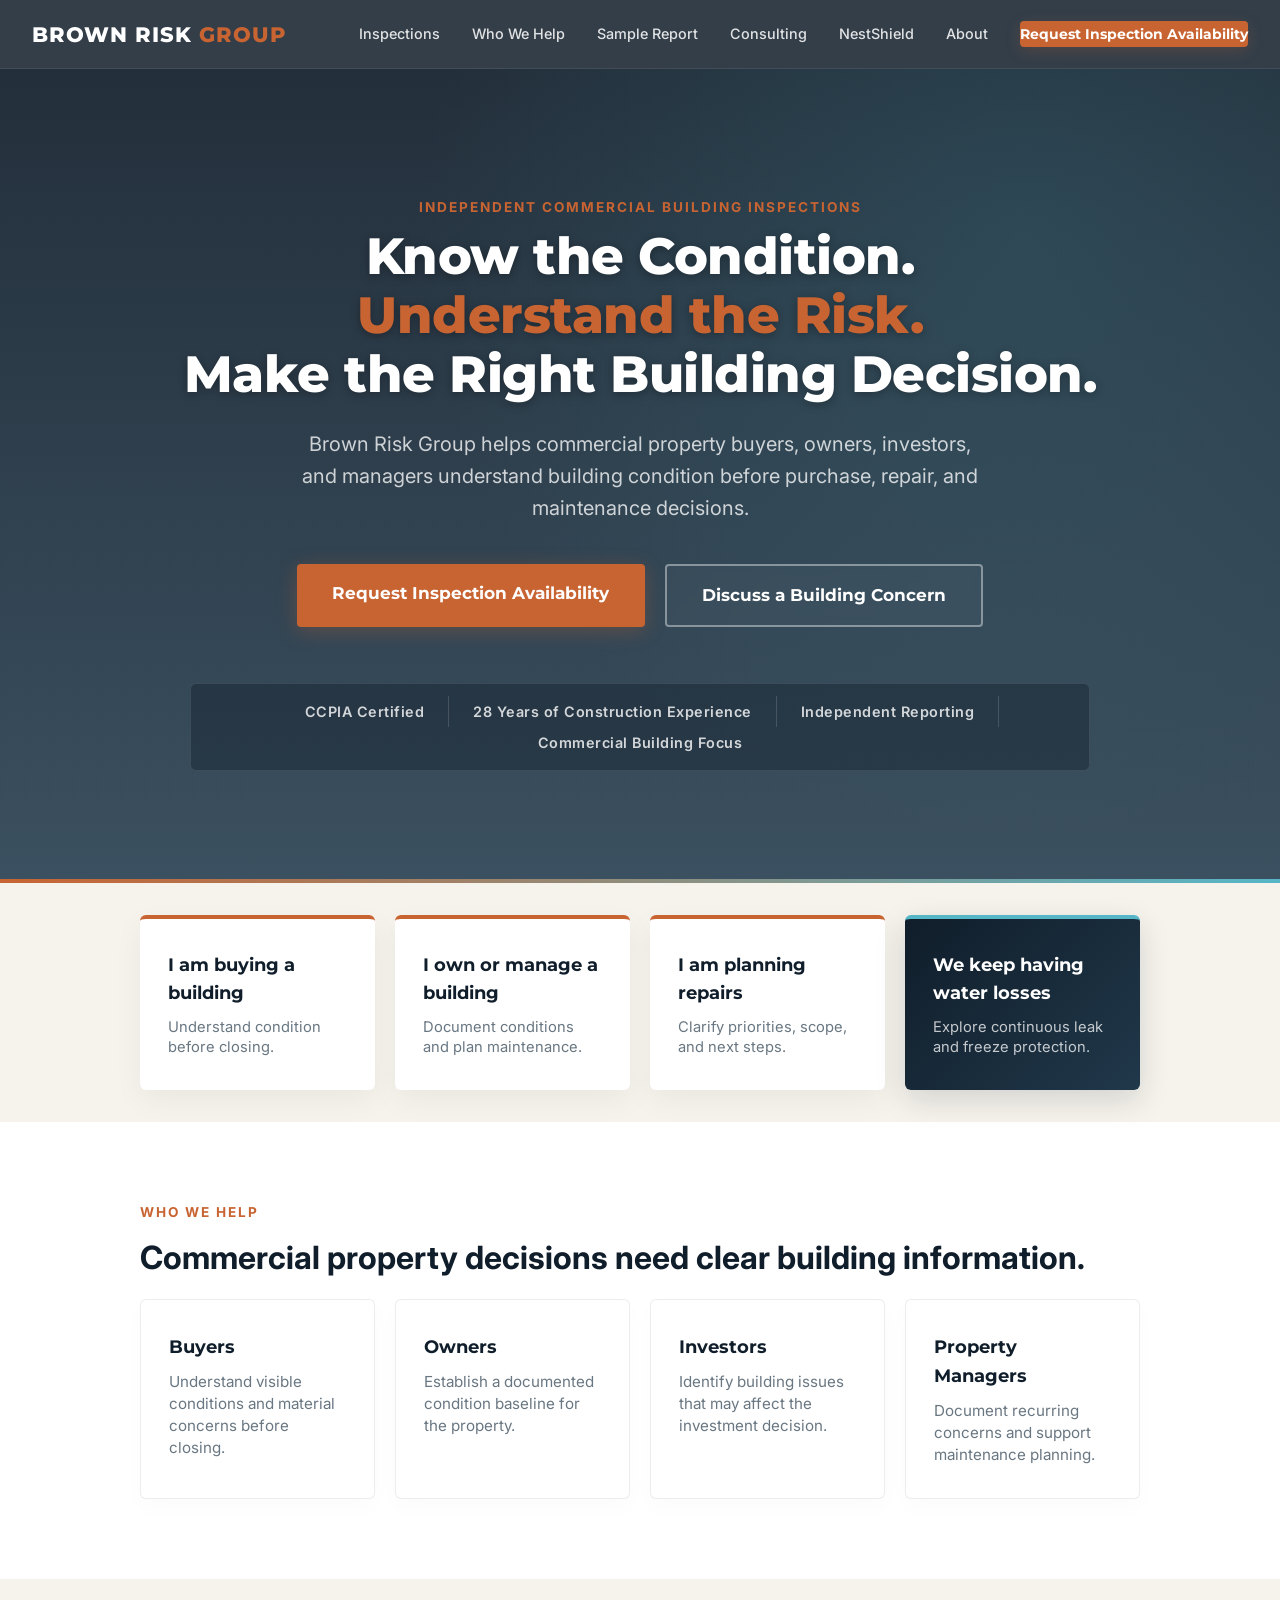
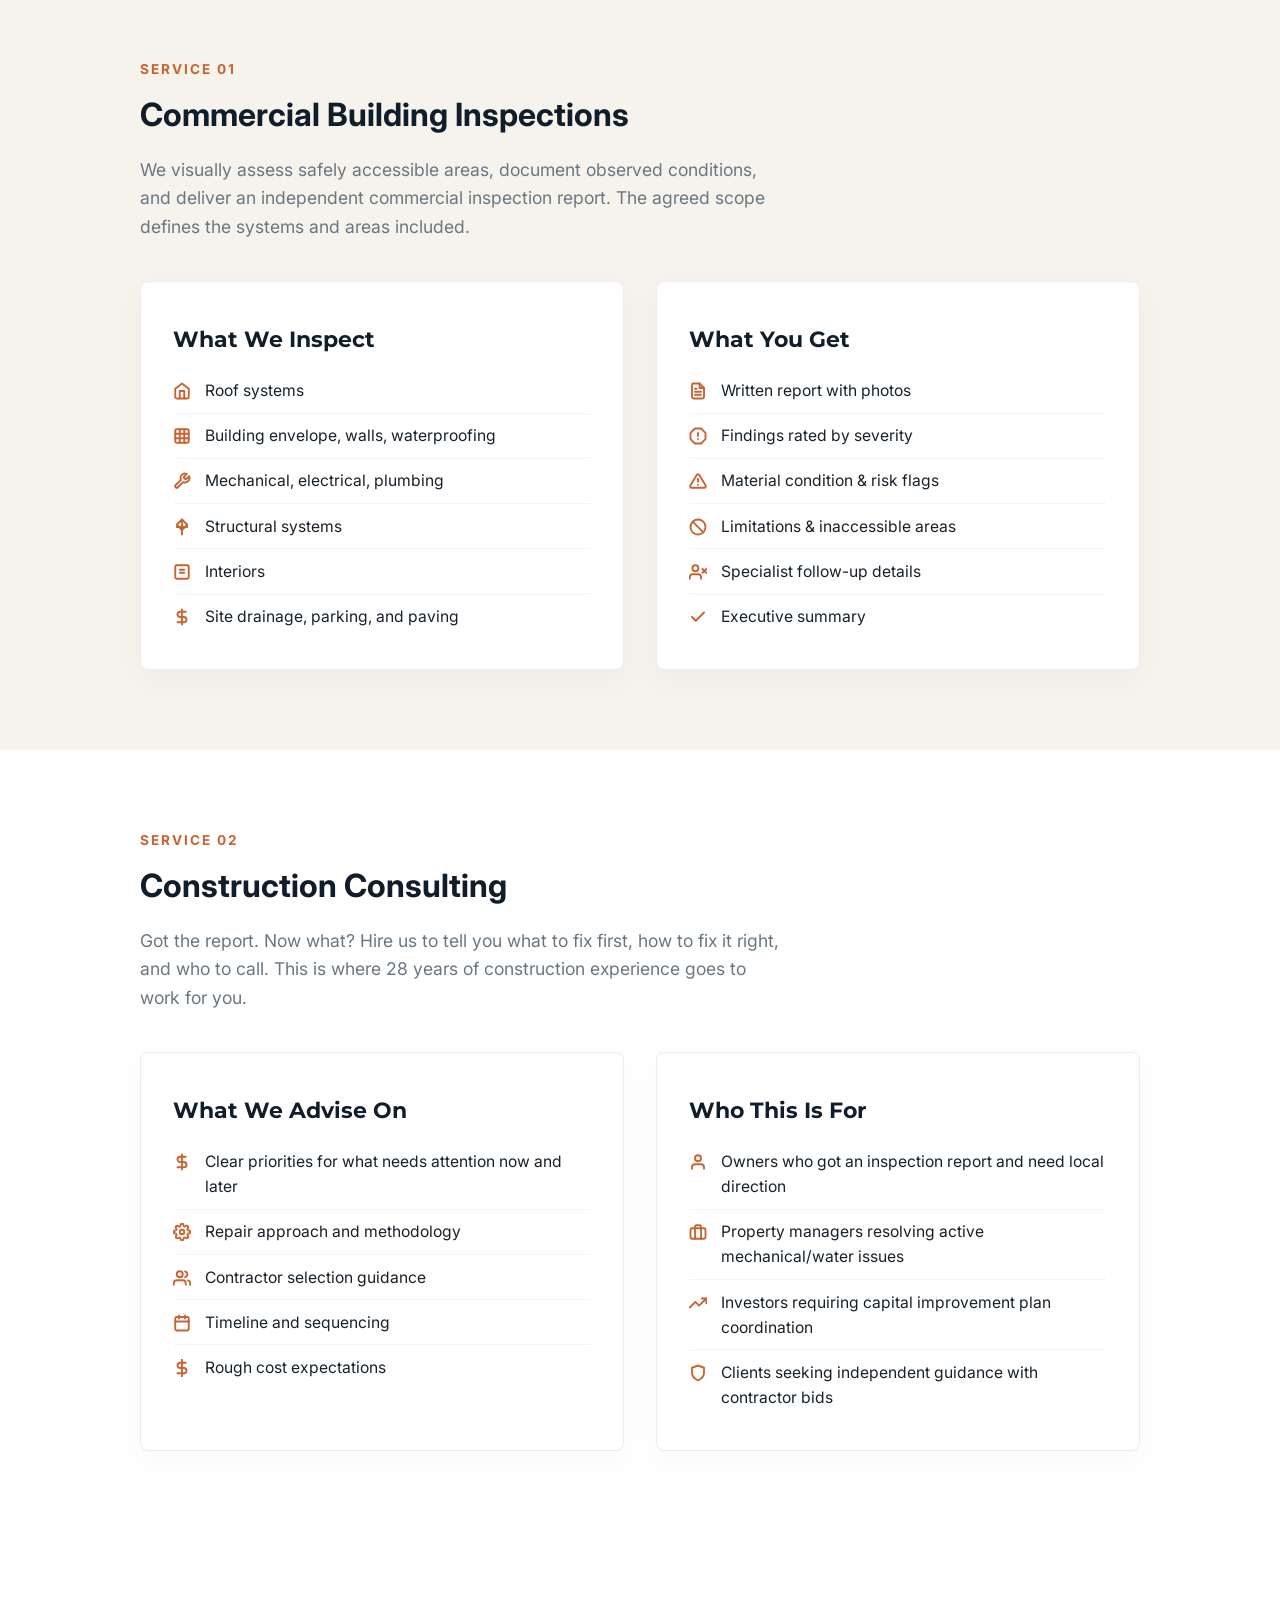
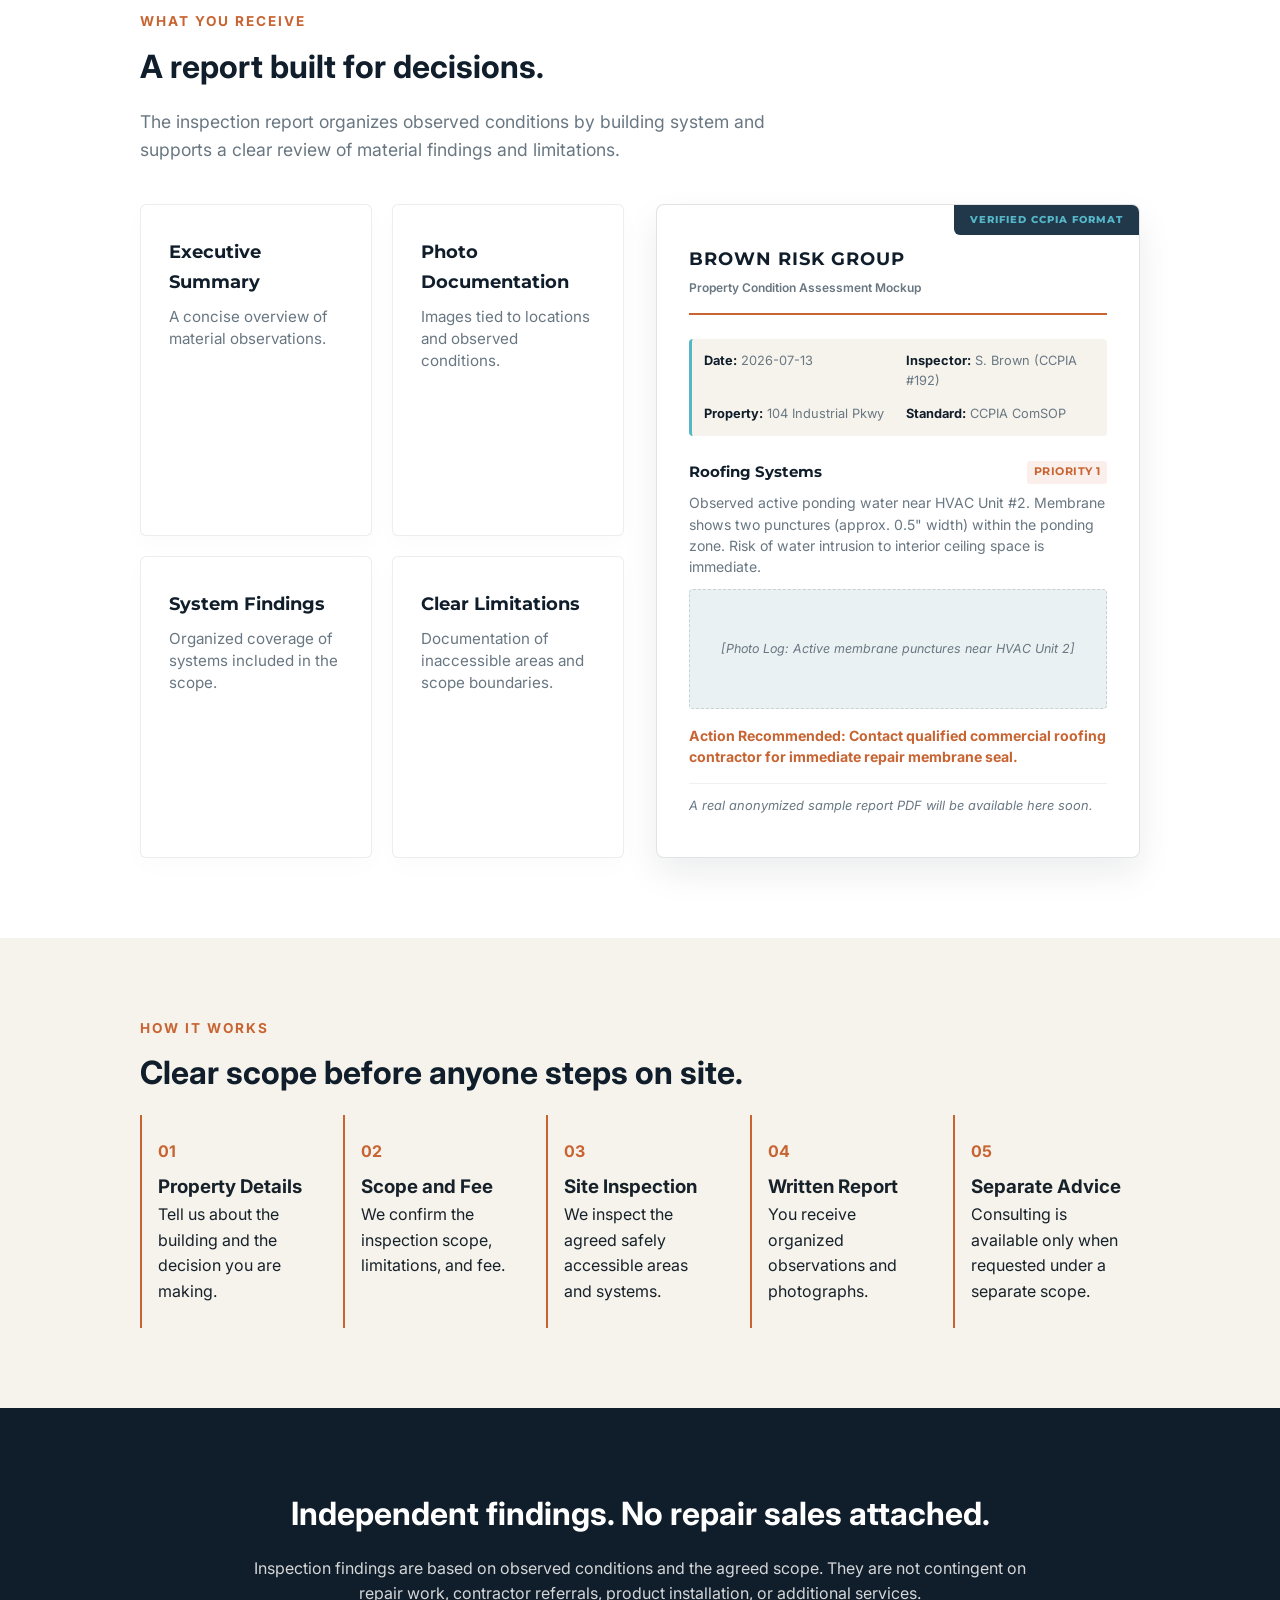
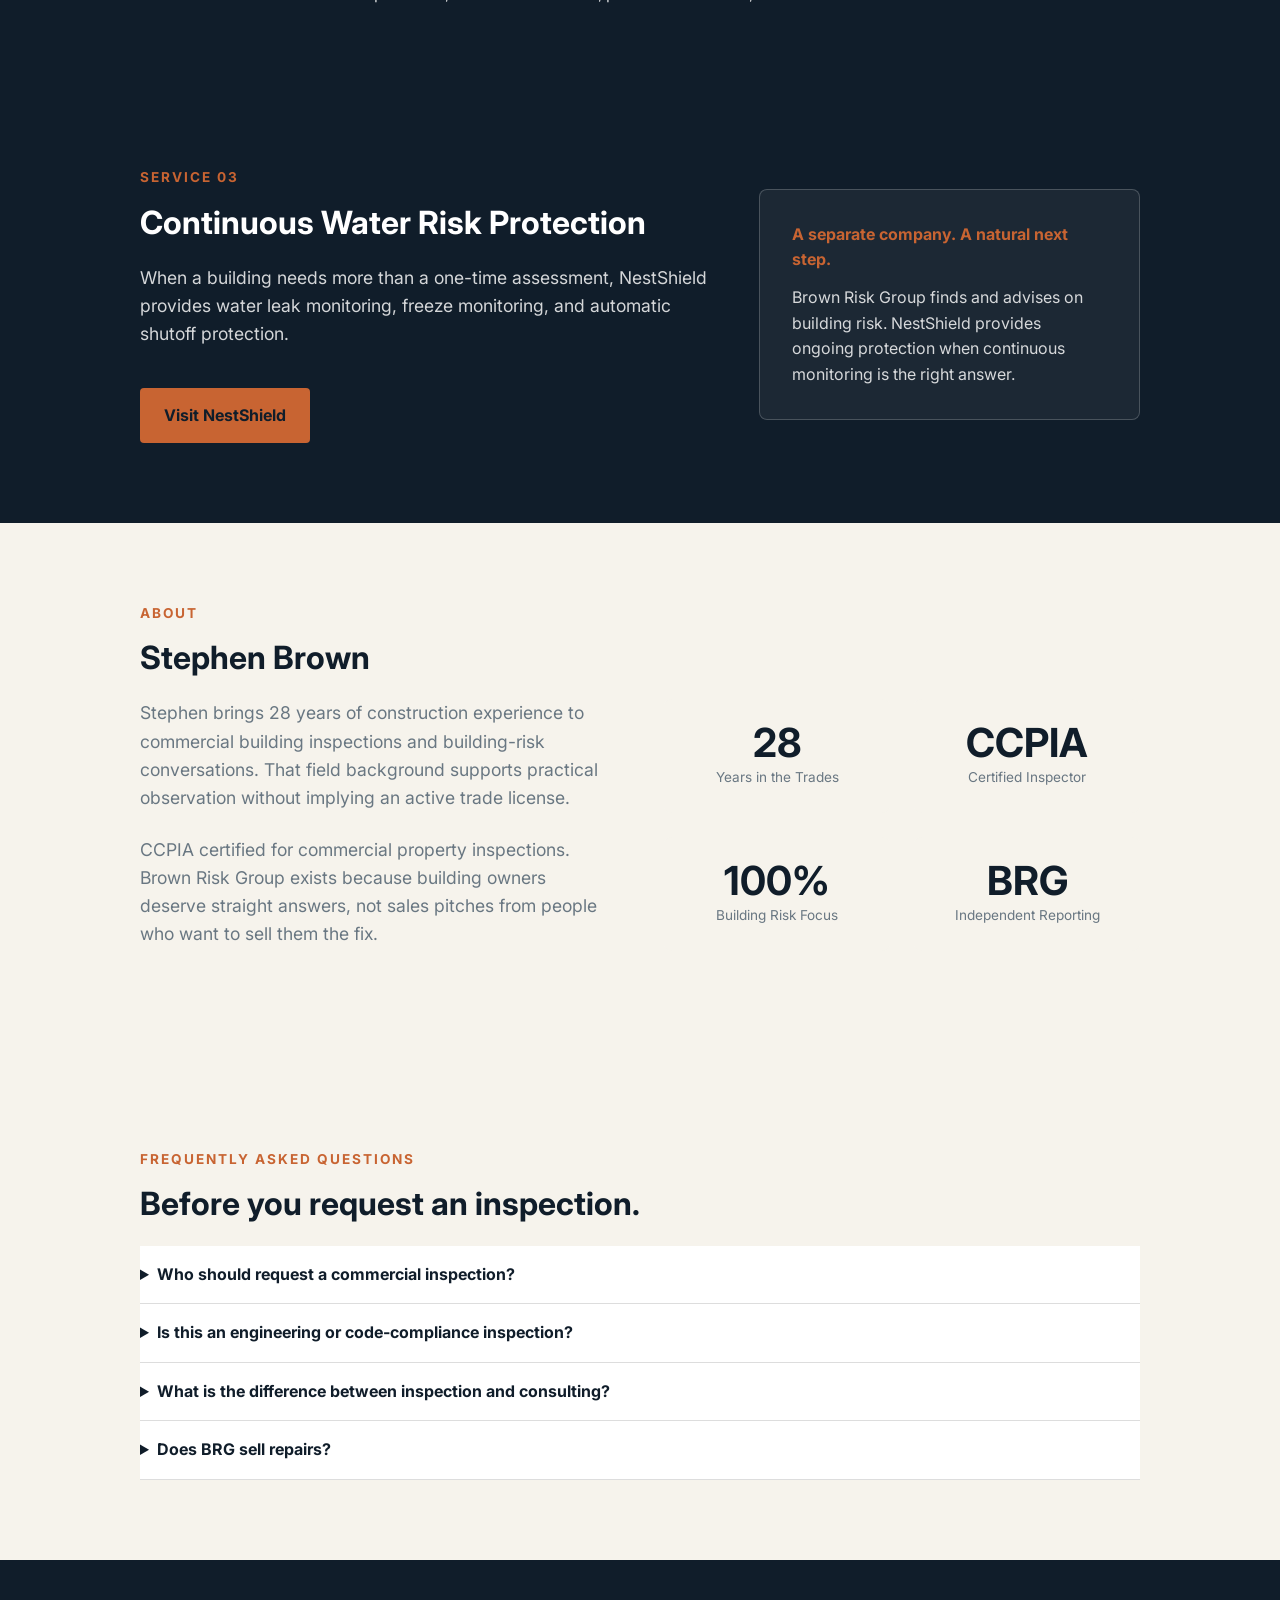
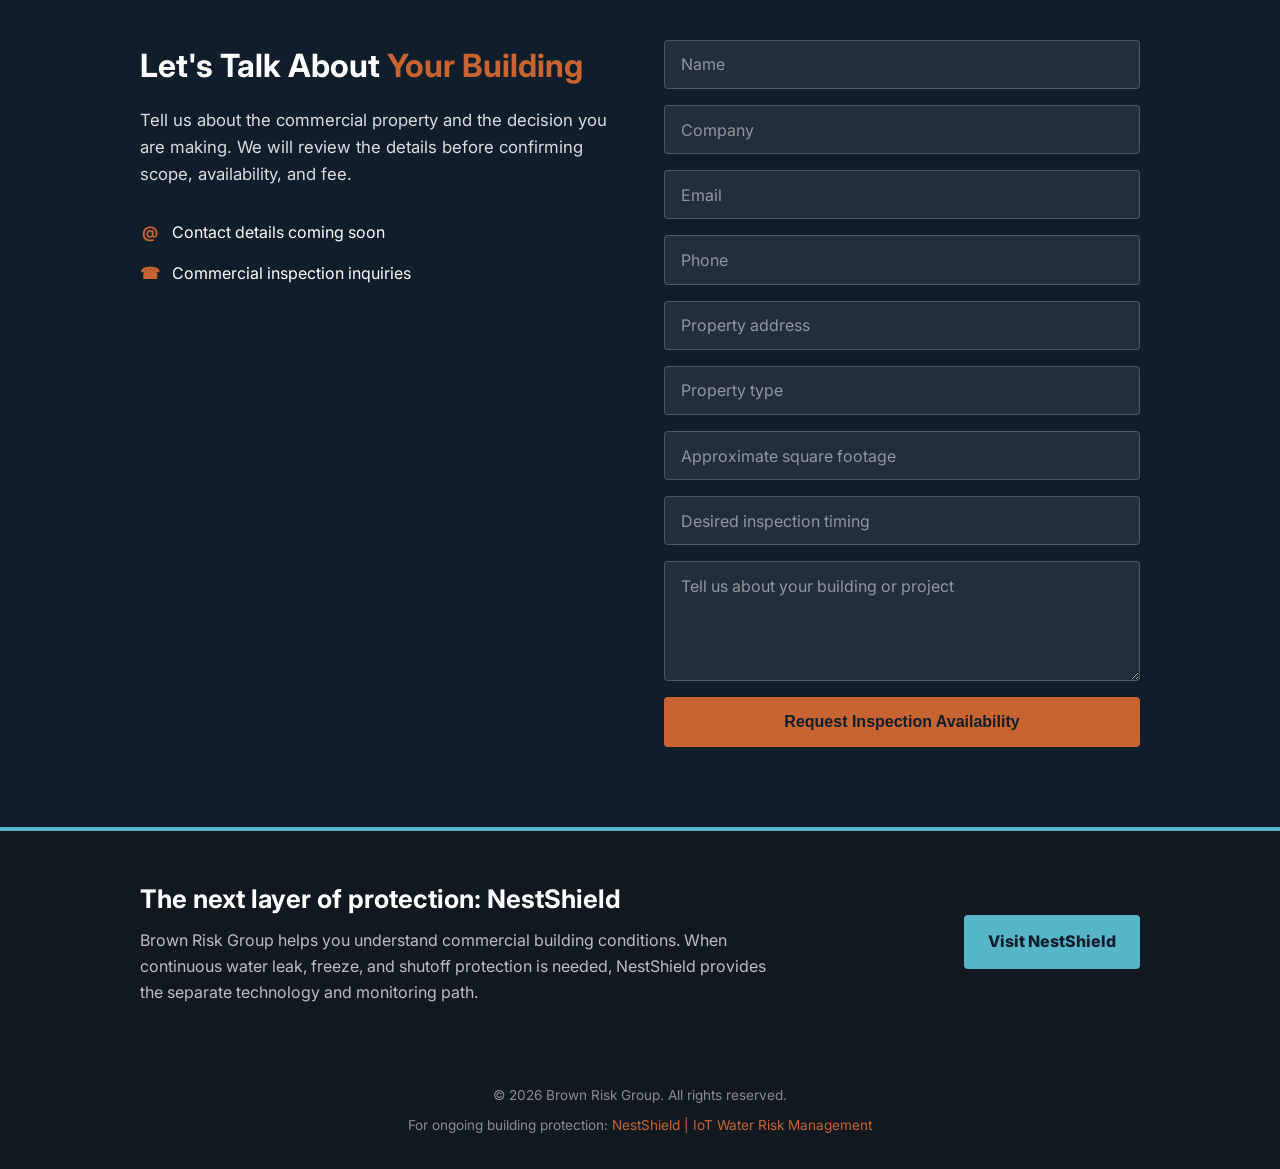
==== commit a66dd1c1: "Revert "Remove unverified BRG sample details" This reverts commit 64544758fb018cbf0c21b0c8121a79a45f" ====
--- a/sites/brm/index.html
+++ b/sites/brm/index.html
@@ -5,44 +5,54 @@
   <meta name="viewport" content="width=device-width, initial-scale=1.0">
   <title>Brown Risk Group | Commercial Building Risk</title>
   <meta name="description" content="Commercial building inspections and construction consulting. 28 years in the trades. CCPIA certified.">
+  <link rel="preconnect" href="https://fonts.googleapis.com">
+  <link rel="preconnect" href="https://fonts.gstatic.com" crossorigin>
+  <link href="https://fonts.googleapis.com/css2?family=Inter:wght@400;500;600;700&family=Montserrat:wght@700;800&display=swap" rel="stylesheet">
   <style>
     * { margin: 0; padding: 0; box-sizing: border-box; }
 
     :root {
-      --navy: #1a2332;
-      --slate: #2c3e50;
-      --gold: #c8a85c;
-      --gold-hover: #b8963f;
-      --light: #f5f5f0;
+      --navy: #101d2a;
+      --slate: #20384a;
+      --gold: #c86432; /* Burnt copper */
+      --gold-hover: #b05224;
+      --cyan: #56b6c8;
+      --light: #f6f3ec;
       --white: #ffffff;
-      --text: #333333;
-      --text-light: #666666;
+      --text: #17212a;
+      --text-light: #697782;
+      --transition: all 0.3s cubic-bezier(0.25, 0.8, 0.25, 1);
     }
 
     body {
-      font-family: -apple-system, BlinkMacSystemFont, 'Segoe UI', Roboto, sans-serif;
+      font-family: 'Inter', -apple-system, BlinkMacSystemFont, 'Segoe UI', Roboto, sans-serif;
       color: var(--text);
       line-height: 1.6;
     }
 
     /* NAV */
     nav {
-      background: var(--navy);
-      padding: 1rem 2rem;
+      background: rgba(16, 29, 42, 0.85);
+      backdrop-filter: blur(12px);
+      -webkit-backdrop-filter: blur(12px);
+      border-bottom: 1px solid rgba(255, 255, 255, 0.08);
+      padding: 1.1rem 2rem;
       display: flex;
       justify-content: space-between;
       align-items: center;
       position: sticky;
       top: 0;
       z-index: 100;
+      transition: var(--transition);
     }
 
     .nav-brand {
       color: var(--white);
-      font-size: 1.25rem;
-      font-weight: 700;
+      font-family: 'Montserrat', sans-serif;
+      font-size: 1.3rem;
+      font-weight: 800;
       text-decoration: none;
-      letter-spacing: 0.5px;
+      letter-spacing: 1px;
     }
 
     .nav-brand span { color: var(--gold); }
@@ -51,6 +61,7 @@
       display: flex;
       gap: 2rem;
       list-style: none;
+      align-items: center;
     }
 
     .nav-links a {
@@ -59,22 +70,52 @@
       font-size: 0.9rem;
       font-weight: 500;
       opacity: 0.85;
-      transition: opacity 0.2s;
-    }
-
-    .nav-links a:hover { opacity: 1; }
+      position: relative;
+      padding: 0.25rem 0;
+      transition: var(--transition);
+    }
+
+    .nav-links a:not(.nav-cta)::after {
+      content: "";
+      position: absolute;
+      bottom: 0;
+      left: 0;
+      width: 0;
+      height: 2px;
+      background-color: var(--gold);
+      transition: var(--transition);
+    }
+
+    .nav-links a:not(.nav-cta):hover {
+      opacity: 1;
+      color: var(--gold);
+    }
+
+    .nav-links a:not(.nav-cta):hover::after {
+      width: 100%;
+    }
 
     .nav-cta {
       background: var(--gold);
-      color: var(--navy) !important;
-      padding: 0.5rem 1.25rem;
+      color: var(--white) !important;
+      padding: 0.6rem 1.4rem;
       border-radius: 4px;
-      font-weight: 600 !important;
+      font-family: 'Montserrat', sans-serif;
+      font-weight: 700 !important;
       opacity: 1 !important;
-      transition: background 0.2s !important;
-    }
-
-    .nav-cta:hover { background: var(--gold-hover); }
+      transition: var(--transition) !important;
+      box-shadow: 0 4px 15px rgba(200, 100, 50, 0.2);
+    }
+
+    .nav-cta:hover {
+      background: var(--gold-hover);
+      transform: translateY(-2px);
+      box-shadow: 0 6px 20px rgba(200, 100, 50, 0.4);
+    }
+
+    .nav-cta:active {
+      transform: translateY(0);
+    }
 
     .mobile-menu {
       display: none;
@@ -89,44 +130,72 @@
     .hero {
       background: linear-gradient(135deg, var(--navy) 0%, var(--slate) 100%);
       background-image:
-        linear-gradient(rgba(26,35,50,.94), rgba(44,62,80,.9)),
-        linear-gradient(rgba(86,182,200,.08) 1px, transparent 1px),
-        linear-gradient(90deg, rgba(86,182,200,.08) 1px, transparent 1px);
-      background-size: auto, 32px 32px, 32px 32px;
+        radial-gradient(circle at 80% 20%, rgba(86, 182, 200, 0.15) 0%, transparent 50%),
+        linear-gradient(rgba(16, 29, 42, 0.92), rgba(32, 56, 74, 0.88)),
+        linear-gradient(rgba(86,182,200,.04) 1px, transparent 1px),
+        linear-gradient(90deg, rgba(86,182,200,.04) 1px, transparent 1px);
+      background-size: auto, auto, 24px 24px, 24px 24px;
       color: var(--white);
-      padding: 6rem 2rem;
+      padding: 8rem 2rem 7rem;
       text-align: center;
+      position: relative;
+      overflow: hidden;
+    }
+
+    .hero::after {
+      content: "";
+      position: absolute;
+      bottom: 0;
+      left: 0;
+      right: 0;
+      height: 4px;
+      background: linear-gradient(90deg, var(--gold) 0%, var(--cyan) 100%);
     }
 
     .hero h1 {
-      font-size: 2.75rem;
-      font-weight: 700;
-      margin-bottom: 1rem;
-      line-height: 1.2;
+      font-family: 'Montserrat', sans-serif;
+      font-size: 3.2rem;
+      font-weight: 800;
+      margin-bottom: 1.5rem;
+      line-height: 1.15;
+      letter-spacing: -0.5px;
+      text-shadow: 0 2px 10px rgba(0, 0, 0, 0.3);
     }
 
     .hero h1 span { color: var(--gold); }
 
     .hero p {
-      font-size: 1.2rem;
+      font-size: 1.25rem;
       opacity: 0.9;
-      max-width: 600px;
-      margin: 0 auto 2rem;
+      max-width: 680px;
+      margin: 0 auto 2.5rem;
+      font-weight: 400;
+      color: rgba(255, 255, 255, 0.85);
     }
 
     .hero-cta {
       display: inline-block;
       background: var(--gold);
-      color: var(--navy);
-      padding: 1rem 2.5rem;
-      font-size: 1.1rem;
+      color: var(--white);
+      padding: 1rem 2.2rem;
+      font-family: 'Montserrat', sans-serif;
+      font-size: 1.05rem;
       font-weight: 700;
       text-decoration: none;
       border-radius: 4px;
-      transition: background 0.2s;
-    }
-
-    .hero-cta:hover { background: var(--gold-hover); }
+      transition: var(--transition);
+      box-shadow: 0 4px 20px rgba(200, 100, 50, 0.3);
+    }
+
+    .hero-cta:hover {
+      background: var(--gold-hover);
+      transform: translateY(-3px);
+      box-shadow: 0 8px 25px rgba(200, 100, 50, 0.5);
+    }
+
+    .hero-cta:active {
+      transform: translateY(-1px);
+    }
 
     .hero-credentials {
       margin-top: 2rem;
@@ -177,24 +246,34 @@
 
     .service-card {
       background: var(--white);
-      border: 1px solid #e0e0e0;
+      border: 1px solid rgba(16, 29, 42, 0.08);
       border-radius: 8px;
       padding: 2.5rem 2rem;
+      box-shadow: 0 10px 30px rgba(16, 29, 42, 0.03);
+      transition: var(--transition);
     }
 
     .section-alt .service-card {
       background: var(--white);
     }
 
+    .service-card:hover {
+      transform: translateY(-4px);
+      box-shadow: 0 15px 35px rgba(16, 29, 42, 0.08);
+      border-color: rgba(200, 100, 50, 0.15);
+    }
+
     .service-card h3 {
-      font-size: 1.3rem;
+      font-family: 'Montserrat', sans-serif;
+      font-size: 1.35rem;
+      font-weight: 700;
       color: var(--navy);
       margin-bottom: 0.75rem;
     }
 
     .service-card p {
       color: var(--text-light);
-      margin-bottom: 1.25rem;
+      margin-bottom: 1.5rem;
     }
 
     .service-card ul {
@@ -203,50 +282,192 @@
     }
 
     .service-card li {
-      padding: 0.35rem 0;
-      padding-left: 1.25rem;
-      position: relative;
+      padding: 0.6rem 0;
+      display: flex;
+      align-items: flex-start;
+      gap: 0.85rem;
       color: var(--text);
-      font-size: 0.95rem;
-    }
-
-    .service-card li::before {
-      content: "";
-      width: 6px;
-      height: 6px;
-      border-radius: 50%;
-      top: 0.85rem;
-      position: absolute;
-      left: 0;
+      font-size: 0.98rem;
+      border-bottom: 1px solid rgba(16, 29, 42, 0.04);
+    }
+
+    .service-card li:last-child {
+      border-bottom: none;
+      padding-bottom: 0;
+    }
+
+    .service-card li .list-icon {
+      flex: 0 0 auto;
+      margin-top: 0.25rem;
       color: var(--gold);
-      font-weight: 700;
-    }
-
-    .hero-actions { display: flex; justify-content: center; gap: 1rem; flex-wrap: wrap; }
+      transition: var(--transition);
+    }
+
+    .service-card li:hover .list-icon {
+      transform: scale(1.15);
+      color: var(--gold-hover);
+    }
+
+    .hero-actions {
+      display: flex;
+      justify-content: center;
+      gap: 1.25rem;
+      flex-wrap: wrap;
+      margin-bottom: 3.5rem;
+    }
+
     .hero-secondary {
       display: inline-block;
       color: var(--white);
-      padding: 1rem 2rem;
-      border: 1px solid rgba(255,255,255,.55);
+      padding: 1rem 2.2rem;
+      border: 2px solid rgba(255, 255, 255, 0.4);
       border-radius: 4px;
+      font-family: 'Montserrat', sans-serif;
+      font-size: 1.05rem;
       font-weight: 700;
       text-decoration: none;
-    }
-    .trust-strip { display: flex; justify-content: center; gap: 0; flex-wrap: wrap; margin-top: 2.25rem; }
-    .trust-strip span { padding: .25rem 1rem; border-right: 1px solid rgba(255,255,255,.25); font-size: .85rem; }
-    .trust-strip span:last-child { border-right: 0; }
-
-    .intent-grid { display: grid; grid-template-columns: repeat(4, 1fr); gap: 1rem; }
-    .intent-card { display: block; padding: 1.5rem; background: var(--white); border-top: 4px solid var(--gold); color: var(--navy); text-decoration: none; box-shadow: 0 8px 24px rgba(16,29,42,.08); }
-    .intent-card strong { display: block; margin-bottom: .45rem; }
-    .intent-card span { color: var(--text-light); font-size: .9rem; }
-    .intent-card.nest { background: var(--navy); color: var(--white); border-top-color: #56b6c8; }
-    .intent-card.nest span { color: rgba(255,255,255,.72); }
-
-    .audience-grid, .deliverable-grid { display: grid; grid-template-columns: repeat(4, 1fr); gap: 1rem; }
-    .audience-item, .deliverable-item { padding: 1.5rem; background: var(--white); border: 1px solid #e0e0e0; }
-    .audience-item h3, .deliverable-item h3 { color: var(--navy); font-size: 1.05rem; margin-bottom: .5rem; }
-    .audience-item p, .deliverable-item p { color: var(--text-light); font-size: .92rem; }
+      transition: var(--transition);
+      background: rgba(255, 255, 255, 0.03);
+      backdrop-filter: blur(5px);
+    }
+
+    .hero-secondary:hover {
+      border-color: var(--white);
+      background: rgba(255, 255, 255, 0.1);
+      transform: translateY(-3px);
+    }
+
+    .hero-secondary:active {
+      transform: translateY(-1px);
+    }
+
+    .trust-strip {
+      display: flex;
+      justify-content: center;
+      gap: 0;
+      flex-wrap: wrap;
+      max-width: 900px;
+      margin: 0 auto;
+      background: rgba(16, 29, 42, 0.4);
+      border: 1px solid rgba(255, 255, 255, 0.1);
+      border-radius: 6px;
+      padding: 0.75rem 0.5rem;
+    }
+
+    .trust-strip span {
+      padding: 0.25rem 1.5rem;
+      border-right: 1px solid rgba(255, 255, 255, 0.15);
+      font-size: 0.9rem;
+      font-weight: 600;
+      color: rgba(255, 255, 255, 0.8);
+      letter-spacing: 0.5px;
+    }
+
+    .trust-strip span:last-child {
+      border-right: 0;
+    }
+
+    .intent-grid {
+      display: grid;
+      grid-template-columns: repeat(4, 1fr);
+      gap: 1.25rem;
+    }
+
+    .intent-card {
+      display: block;
+      padding: 2rem 1.75rem;
+      background: var(--white);
+      border-top: 4px solid var(--gold);
+      border-radius: 6px;
+      color: var(--navy);
+      text-decoration: none;
+      box-shadow: 0 10px 30px rgba(16, 29, 42, 0.05);
+      transition: var(--transition);
+      position: relative;
+      top: 0;
+    }
+
+    .intent-card strong {
+      display: block;
+      font-family: 'Montserrat', sans-serif;
+      font-size: 1.1rem;
+      font-weight: 700;
+      margin-bottom: 0.6rem;
+      color: var(--navy);
+      transition: var(--transition);
+    }
+
+    .intent-card span {
+      color: var(--text-light);
+      font-size: 0.92rem;
+      line-height: 1.4;
+      display: block;
+    }
+
+    .intent-card:hover {
+      transform: translateY(-6px);
+      box-shadow: 0 16px 40px rgba(16, 29, 42, 0.12);
+      border-top-color: var(--gold-hover);
+    }
+
+    .intent-card:hover strong {
+      color: var(--gold);
+    }
+
+    .intent-card.nest {
+      background: linear-gradient(135deg, var(--navy) 0%, var(--slate) 100%);
+      color: var(--white);
+      border-top-color: var(--cyan);
+      box-shadow: 0 10px 30px rgba(16, 29, 42, 0.15);
+    }
+
+    .intent-card.nest strong {
+      color: var(--white);
+    }
+
+    .intent-card.nest span {
+      color: rgba(255, 255, 255, 0.75);
+    }
+
+    .intent-card.nest:hover {
+      border-top-color: var(--white);
+      box-shadow: 0 16px 40px rgba(86, 182, 200, 0.25);
+    }
+
+    .intent-card.nest:hover strong {
+      color: var(--cyan);
+    }
+
+    .audience-grid, .deliverable-grid {
+      display: grid;
+      grid-template-columns: repeat(4, 1fr);
+      gap: 1.25rem;
+    }
+    .audience-item, .deliverable-item {
+      padding: 2rem 1.75rem;
+      background: var(--white);
+      border: 1px solid rgba(16, 29, 42, 0.08);
+      border-radius: 6px;
+      box-shadow: 0 8px 24px rgba(16, 29, 42, 0.02);
+      transition: var(--transition);
+    }
+    .audience-item:hover, .deliverable-item:hover {
+      transform: translateY(-4px);
+      box-shadow: 0 12px 30px rgba(16, 29, 42, 0.08);
+      border-color: rgba(200, 100, 50, 0.15);
+    }
+    .audience-item h3, .deliverable-item h3 {
+      font-family: 'Montserrat', sans-serif;
+      color: var(--navy);
+      font-size: 1.15rem;
+      font-weight: 700;
+      margin-bottom: 0.6rem;
+    }
+    .audience-item p, .deliverable-item p {
+      color: var(--text-light);
+      font-size: 0.95rem;
+      line-height: 1.45;
+    }
 
     .process { display: grid; grid-template-columns: repeat(5, 1fr); gap: 1rem; counter-reset: steps; }
     .process-step { padding: 1.5rem 1rem; border-left: 2px solid var(--gold); }
@@ -256,10 +477,121 @@
     .independence h2 { font-size: 2rem; margin-bottom: 1rem; }
     .independence p { max-width: 780px; margin: 0 auto; opacity: .82; }
 
-    .report-preview { background: #eaf1f3; border: 1px solid #c8d6dc; padding: 2rem; position: relative; }
-    .report-preview::before { content: "SAMPLE FORMAT"; position: absolute; top: 1rem; right: 1rem; color: var(--gold); font-size: .7rem; font-weight: 800; letter-spacing: 1px; }
-    .report-line { height: 8px; background: #c6d4da; margin: .8rem 0; }
-    .report-line.short { width: 55%; }
+    .report-preview {
+      background: var(--white);
+      border: 1px solid rgba(16, 29, 42, 0.12);
+      border-radius: 8px;
+      padding: 2.5rem 2rem;
+      position: relative;
+      box-shadow: 0 15px 35px rgba(16, 29, 42, 0.08);
+      font-family: 'Inter', sans-serif;
+      overflow: hidden;
+      text-align: left;
+    }
+
+    .report-preview::before {
+      content: "VERIFIED CCPIA FORMAT";
+      position: absolute;
+      top: 0;
+      right: 0;
+      background: var(--slate);
+      color: var(--cyan);
+      font-family: 'Montserrat', sans-serif;
+      font-size: 0.65rem;
+      font-weight: 800;
+      letter-spacing: 1px;
+      padding: 0.4rem 1rem;
+      border-bottom-left-radius: 6px;
+    }
+
+    .report-header-mock {
+      border-bottom: 2px solid var(--gold);
+      padding-bottom: 1rem;
+      margin-bottom: 1.5rem;
+    }
+
+    .report-header-mock h4 {
+      font-family: 'Montserrat', sans-serif;
+      color: var(--navy);
+      font-size: 1.1rem;
+      text-transform: uppercase;
+      letter-spacing: 1px;
+      margin-bottom: 0.25rem;
+    }
+
+    .report-meta-table {
+      display: grid;
+      grid-template-columns: 1fr 1fr;
+      gap: 0.75rem;
+      font-size: 0.8rem;
+      background: var(--light);
+      padding: 0.75rem;
+      border-radius: 4px;
+      margin-bottom: 1.5rem;
+      border-left: 3px solid var(--cyan);
+    }
+
+    .report-meta-item {
+      color: var(--text-light);
+    }
+
+    .report-meta-item strong {
+      color: var(--navy);
+    }
+
+    .report-section-mock {
+      margin-bottom: 1rem;
+    }
+
+    .report-section-mock h5 {
+      font-family: 'Montserrat', sans-serif;
+      color: var(--navy);
+      font-size: 0.95rem;
+      margin-bottom: 0.5rem;
+      display: flex;
+      align-items: center;
+      justify-content: space-between;
+      gap: 0.5rem;
+    }
+
+    .report-section-mock h5 span {
+      background: rgba(200, 100, 50, 0.1);
+      color: var(--gold);
+      font-size: 0.7rem;
+      padding: 0.15rem 0.4rem;
+      border-radius: 3px;
+      font-weight: 700;
+      text-transform: uppercase;
+      letter-spacing: 0.5px;
+    }
+
+    .report-text-mock {
+      font-size: 0.88rem;
+      color: var(--text-light);
+      line-height: 1.5;
+      margin-bottom: 0.75rem;
+    }
+
+    .report-photo-mock {
+      height: 120px;
+      background: #eaf1f3;
+      border: 1px dashed rgba(16, 29, 42, 0.15);
+      border-radius: 4px;
+      display: flex;
+      align-items: center;
+      justify-content: center;
+      font-size: 0.8rem;
+      color: var(--text-light);
+      margin-bottom: 1rem;
+      position: relative;
+    }
+
+    .report-photo-mock::after {
+      content: "[Photo Log: Active membrane punctures near HVAC Unit 2]";
+      font-style: italic;
+      font-size: 0.78rem;
+      color: var(--text-light);
+    }
 
     details { background: var(--white); border-bottom: 1px solid #ddd; padding: 1rem 0; }
     summary { cursor: pointer; font-weight: 700; color: var(--navy); }
@@ -511,7 +843,7 @@
         <a href="#contact" class="hero-cta">Request Inspection Availability</a>
         <a href="#consulting" class="hero-secondary">Discuss a Building Concern</a>
       </div>
-      <div class="trust-strip"><span>CCPIA Certified</span><span>28 Years of Construction Experience</span><span>Independent Reporting</span><span>Commercial Only</span></div>
+      <div class="trust-strip"><span>CCPIA Certified</span><span>28 Years of Construction Experience</span><span>Independent Reporting</span><span>Commercial Building Focus</span></div>
     </div>
   </section>
 
@@ -547,23 +879,23 @@
         <div class="service-card">
           <h3>What We Inspect</h3>
           <ul>
-            <li>Roof systems</li>
-            <li>Building envelope, walls, windows, and waterproofing</li>
-            <li>Mechanical, electrical, plumbing</li>
-            <li>Structural systems</li>
-            <li>Interiors</li>
-            <li>Site drainage, parking, and paving</li>
+            <li><svg class="list-icon" viewBox="0 0 24 24" width="18" height="18" stroke="currentColor" stroke-width="2.5" fill="none" stroke-linecap="round" stroke-linejoin="round"><path d="M3 9l9-7 9 7v11a2 2 0 0 1-2 2H5a2 2 0 0 1-2-2z"></path><polyline points="9 22 9 12 15 12 15 22"></polyline></svg> Roof systems</li>
+            <li><svg class="list-icon" viewBox="0 0 24 24" width="18" height="18" stroke="currentColor" stroke-width="2.5" fill="none" stroke-linecap="round" stroke-linejoin="round"><rect x="3" y="3" width="18" height="18" rx="2" ry="2"></rect><line x1="9" y1="3" x2="9" y2="21"></line><line x1="15" y1="3" x2="15" y2="21"></line><line x1="3" y1="9" x2="21" y2="9"></line><line x1="3" y1="15" x2="21" y2="15"></line></svg> Building envelope, walls, waterproofing</li>
+            <li><svg class="list-icon" viewBox="0 0 24 24" width="18" height="18" stroke="currentColor" stroke-width="2.5" fill="none" stroke-linecap="round" stroke-linejoin="round"><path d="M14.7 6.3a1 1 0 0 0 0 1.4l1.6 1.6a1 1 0 0 0 1.4 0l3.77-3.77a6 6 0 0 1-7.94 7.94l-6.91 6.91a2.12 2.12 0 0 1-3-3l6.91-6.91a6 6 0 0 1 7.94-7.94l-3.76 3.76z"></path></svg> Mechanical, electrical, plumbing</li>
+            <li><svg class="list-icon" viewBox="0 0 24 24" width="18" height="18" stroke="currentColor" stroke-width="2.5" fill="none" stroke-linecap="round" stroke-linejoin="round"><line x1="12" y1="2" x2="12" y2="22"></line><line x1="5" y1="12" x2="19" y2="12"></line><polyline points="12 2 19 9 12 16 5 9 12 2"></polyline></svg> Structural systems</li>
+            <li><svg class="list-icon" viewBox="0 0 24 24" width="18" height="18" stroke="currentColor" stroke-width="2.5" fill="none" stroke-linecap="round" stroke-linejoin="round"><rect x="3" y="3" width="18" height="18" rx="2" ry="2"></rect><line x1="9" y1="9" x2="15" y2="9"></line><line x1="9" y1="13" x2="15" y2="13"></line></svg> Interiors</li>
+            <li><svg class="list-icon" viewBox="0 0 24 24" width="18" height="18" stroke="currentColor" stroke-width="2.5" fill="none" stroke-linecap="round" stroke-linejoin="round"><path d="M12 2v20M17 5H9.5a3.5 3.5 0 0 0 0 7h5a3.5 3.5 0 0 1 0 7H6"></path></svg> Site drainage, parking, and paving</li>
           </ul>
         </div>
         <div class="service-card">
           <h3>What You Get</h3>
           <ul>
-            <li>Written report with photos</li>
-            <li>Findings rated by severity</li>
-            <li>Material condition and risk flags</li>
-            <li>Inaccessible areas and scope limitations</li>
-            <li>Specialist follow-up where appropriate</li>
-            <li>Executive summary</li>
+            <li><svg class="list-icon" viewBox="0 0 24 24" width="18" height="18" stroke="currentColor" stroke-width="2.5" fill="none" stroke-linecap="round" stroke-linejoin="round"><path d="M14 2H6a2 2 0 0 0-2 2v16a2 2 0 0 0 2 2h12a2 2 0 0 0 2-2V8z"></path><polyline points="14 2 14 8 20 8"></polyline><line x1="16" y1="13" x2="8" y2="13"></line><line x1="16" y1="17" x2="8" y2="17"></line><polyline points="10 9 9 9 8 9"></polyline></svg> Written report with photos</li>
+            <li><svg class="list-icon" viewBox="0 0 24 24" width="18" height="18" stroke="currentColor" stroke-width="2.5" fill="none" stroke-linecap="round" stroke-linejoin="round"><polygon points="7.86 2 16.14 2 22 7.86 22 16.14 16.14 22 7.86 22 2 16.14 2 7.86 7.86 2"></polygon><line x1="12" y1="8" x2="12" y2="12"></line><line x1="12" y1="16" x2="12.01" y2="16"></line></svg> Findings rated by severity</li>
+            <li><svg class="list-icon" viewBox="0 0 24 24" width="18" height="18" stroke="currentColor" stroke-width="2.5" fill="none" stroke-linecap="round" stroke-linejoin="round"><path d="M10.29 3.86L1.82 18a2 2 0 0 0 1.71 3h16.94a2 2 0 0 0 1.71-3L13.71 3.86a2 2 0 0 0-3.42 0z"></path><line x1="12" y1="9" x2="12" y2="13"></line><line x1="12" y1="17" x2="12.01" y2="17"></line></svg> Material condition & risk flags</li>
+            <li><svg class="list-icon" viewBox="0 0 24 24" width="18" height="18" stroke="currentColor" stroke-width="2.5" fill="none" stroke-linecap="round" stroke-linejoin="round"><circle cx="12" cy="12" r="10"></circle><line x1="4.93" y1="4.93" x2="19.07" y2="19.07"></line></svg> Limitations & inaccessible areas</li>
+            <li><svg class="list-icon" viewBox="0 0 24 24" width="18" height="18" stroke="currentColor" stroke-width="2.5" fill="none" stroke-linecap="round" stroke-linejoin="round"><path d="M16 21v-2a4 4 0 0 0-4-4H5a4 4 0 0 0-4 4v2"></path><circle cx="8.5" cy="7" r="4"></circle><line x1="18" y1="8" x2="23" y2="13"></line><line x1="23" y1="8" x2="18" y2="13"></line></svg> Specialist follow-up details</li>
+            <li><svg class="list-icon" viewBox="0 0 24 24" width="18" height="18" stroke="currentColor" stroke-width="2.5" fill="none" stroke-linecap="round" stroke-linejoin="round"><polyline points="20 6 9 17 4 12"></polyline></svg> Executive summary</li>
           </ul>
         </div>
       </div>
@@ -580,20 +912,20 @@
         <div class="service-card">
           <h3>What We Advise On</h3>
           <ul>
-            <li>Clear priorities for what needs attention now and later</li>
-            <li>Repair approach and methodology</li>
-            <li>Contractor selection guidance</li>
-            <li>Timeline and sequencing</li>
-            <li>Rough cost expectations</li>
+            <li><svg class="list-icon" viewBox="0 0 24 24" width="18" height="18" stroke="currentColor" stroke-width="2.5" fill="none" stroke-linecap="round" stroke-linejoin="round"><path d="M12 2v20M17 5H9.5a3.5 3.5 0 0 0 0 7h5a3.5 3.5 0 0 1 0 7H6"></path></svg> Clear priorities for what needs attention now and later</li>
+            <li><svg class="list-icon" viewBox="0 0 24 24" width="18" height="18" stroke="currentColor" stroke-width="2.5" fill="none" stroke-linecap="round" stroke-linejoin="round"><circle cx="12" cy="12" r="3"></circle><path d="M19.4 15a1.65 1.65 0 0 0 .33 1.82l.06.06a2 2 0 1 1-2.83 2.83l-.06-.06a1.65 1.65 0 0 0-1.82-.33 1.65 1.65 0 0 0-1 1.51V21a2 2 0 0 1-4 0v-.09A1.65 1.65 0 0 0 9 19.4a1.65 1.65 0 0 0-1.82.33l-.06.06a2 2 0 1 1-2.83-2.83l.06-.06a1.65 1.65 0 0 0 .33-1.82 1.65 1.65 0 0 0-1.51-1H3a2 2 0 0 1 0-4h.09A1.65 1.65 0 0 0 4.6 9a1.65 1.65 0 0 0-.33-1.82l-.06-.06a2 2 0 1 1 2.83-2.83l.06.06a1.65 1.65 0 0 0 1.82.33H9a1.65 1.65 0 0 0 1-1.51V3a2 2 0 0 1 4 0v.09a1.65 1.65 0 0 0 1 1.51 1.65 1.65 0 0 0 1.82-.33l.06-.06a2 2 0 1 1 2.83 2.83l-.06.06a1.65 1.65 0 0 0-.33 1.82V9a1.65 1.65 0 0 0 1.51 1H21a2 2 0 0 1 0 4h-.09a1.65 1.65 0 0 0-1.51 1z"></path></svg> Repair approach and methodology</li>
+            <li><svg class="list-icon" viewBox="0 0 24 24" width="18" height="18" stroke="currentColor" stroke-width="2.5" fill="none" stroke-linecap="round" stroke-linejoin="round"><path d="M17 21v-2a4 4 0 0 0-4-4H5a4 4 0 0 0-4 4v2"></path><circle cx="9" cy="7" r="4"></circle><path d="M23 21v-2a4 4 0 0 0-3-3.87"></path><path d="M16 3.13a4 4 0 0 1 0 7.75"></path></svg> Contractor selection guidance</li>
+            <li><svg class="list-icon" viewBox="0 0 24 24" width="18" height="18" stroke="currentColor" stroke-width="2.5" fill="none" stroke-linecap="round" stroke-linejoin="round"><rect x="3" y="4" width="18" height="18" rx="2" ry="2"></rect><line x1="16" y1="2" x2="16" y2="6"></line><line x1="8" y1="2" x2="8" y2="6"></line><line x1="3" y1="10" x2="21" y2="10"></line></svg> Timeline and sequencing</li>
+            <li><svg class="list-icon" viewBox="0 0 24 24" width="18" height="18" stroke="currentColor" stroke-width="2.5" fill="none" stroke-linecap="round" stroke-linejoin="round"><line x1="12" y1="1" x2="12" y2="23"></line><path d="M17 5H9.5a3.5 3.5 0 0 0 0 7h5a3.5 3.5 0 0 1 0 7H6"></path></svg> Rough cost expectations</li>
           </ul>
         </div>
         <div class="service-card">
           <h3>Who This Is For</h3>
           <ul>
-            <li>Owners who got an inspection report and don't know where to start</li>
-            <li>Property managers with recurring building problems</li>
-            <li>Investors planning capital improvements</li>
-            <li>Anyone tired of getting burned by contractors</li>
+            <li><svg class="list-icon" viewBox="0 0 24 24" width="18" height="18" stroke="currentColor" stroke-width="2.5" fill="none" stroke-linecap="round" stroke-linejoin="round"><path d="M20 21v-2a4 4 0 0 0-4-4H8a4 4 0 0 0-4 4v2"></path><circle cx="12" cy="7" r="4"></circle></svg> Owners who got an inspection report and need local direction</li>
+            <li><svg class="list-icon" viewBox="0 0 24 24" width="18" height="18" stroke="currentColor" stroke-width="2.5" fill="none" stroke-linecap="round" stroke-linejoin="round"><rect x="2" y="7" width="20" height="14" rx="2" ry="2"></rect><path d="M16 21V5a2 2 0 0 0-2-2h-4a2 2 0 0 0-2 2v16"></path></svg> Property managers resolving active mechanical/water issues</li>
+            <li><svg class="list-icon" viewBox="0 0 24 24" width="18" height="18" stroke="currentColor" stroke-width="2.5" fill="none" stroke-linecap="round" stroke-linejoin="round"><polyline points="23 6 13.5 15.5 8.5 10.5 1 18"></polyline><polyline points="17 6 23 6 23 12"></polyline></svg> Investors requiring capital improvement plan coordination</li>
+            <li><svg class="list-icon" viewBox="0 0 24 24" width="18" height="18" stroke="currentColor" stroke-width="2.5" fill="none" stroke-linecap="round" stroke-linejoin="round"><path d="M12 22s8-4 8-10V5l-8-3-8 3v7c0 6 8 10 8 10z"></path></svg> Clients seeking independent guidance with contractor bids</li>
           </ul>
         </div>
       </div>
@@ -613,9 +945,26 @@
           <div class="deliverable-item"><h3>Clear Limitations</h3><p>Documentation of inaccessible areas and scope boundaries.</p></div>
         </div>
         <div class="report-preview" aria-label="Sample report format placeholder">
-          <div class="section-label">Brown Risk Group</div><h3>Commercial Inspection Report</h3>
-          <div class="report-line"></div><div class="report-line short"></div><div class="report-line"></div><div class="report-line"></div><div class="report-line short"></div>
-          <p style="margin-top:1.5rem;color:var(--text-light);">A real anonymized sample report will replace this format preview after the report template is approved.</p>
+          <div class="report-header-mock">
+            <h4>Brown Risk Group</h4>
+            <div style="font-size:0.75rem;color:var(--text-light);font-weight:600;">Property Condition Assessment Mockup</div>
+          </div>
+          
+          <div class="report-meta-table">
+            <div class="report-meta-item"><strong>Date:</strong> 2026-07-13</div>
+            <div class="report-meta-item"><strong>Inspector:</strong> S. Brown (CCPIA #192)</div>
+            <div class="report-meta-item"><strong>Property:</strong> 104 Industrial Pkwy</div>
+            <div class="report-meta-item"><strong>Standard:</strong> CCPIA ComSOP</div>
+          </div>
+
+          <div class="report-section-mock">
+            <h5>Roofing Systems <span>Priority 1</span></h5>
+            <div class="report-text-mock">Observed active ponding water near HVAC Unit #2. Membrane shows two punctures (approx. 0.5" width) within the ponding zone. Risk of water intrusion to interior ceiling space is immediate.</div>
+            <div class="report-photo-mock"></div>
+            <div class="report-text-mock" style="font-weight: 700; color: var(--gold);">Action Recommended: Contact qualified commercial roofing contractor for immediate repair membrane seal.</div>
+          </div>
+          
+          <p style="margin-top:1rem;font-size:0.8rem;color:var(--text-light);font-style:italic;border-top:1px solid rgba(0,0,0,0.06);padding-top:0.75rem;">A real anonymized sample report PDF will be available here soon.</p>
         </div>
       </div>
     </div>
@@ -676,7 +1025,7 @@
           </div>
           <div class="stat">
             <div class="stat-number">100%</div>
-            <div class="stat-label">Commercial Focus</div>
+            <div class="stat-label">Building Risk Focus</div>
           </div>
           <div class="stat">
             <div class="stat-number">BRG</div>
@@ -692,7 +1041,6 @@
       <div class="section-label">Frequently Asked Questions</div>
       <h2 class="section-title">Before you request an inspection.</h2>
       <details><summary>Who should request a commercial inspection?</summary><p>Commercial property buyers, owners, investors, and property managers who need documented information about visible building conditions.</p></details>
-      <details><summary>Does Brown Risk Group inspect houses?</summary><p>No. Brown Risk Group is commercial-only.</p></details>
       <details><summary>Is this an engineering or code-compliance inspection?</summary><p>No. It is a visual commercial condition inspection of agreed safely accessible areas. Engineering, code enforcement, environmental testing, destructive testing, and licensed trade evaluations are outside the standard scope.</p></details>
       <details><summary>What is the difference between inspection and consulting?</summary><p>The inspection documents observed conditions under the agreed scope. Consulting is a separate engagement for clients who want help organizing priorities, scopes, or next steps.</p></details>
       <details><summary>Does BRG sell repairs?</summary><p>No. Inspection findings are not contingent on repair work or contractor sales.</p></details>
@@ -711,7 +1059,7 @@
         </div>
         <div class="contact-detail">
           <span class="icon">&#9742;</span>
-          <span>Commercial properties only</span>
+          <span>Commercial inspection inquiries</span>
         </div>
       </div>
       <form class="contact-form" name="brg-inspection-inquiry" method="POST" data-netlify="true">
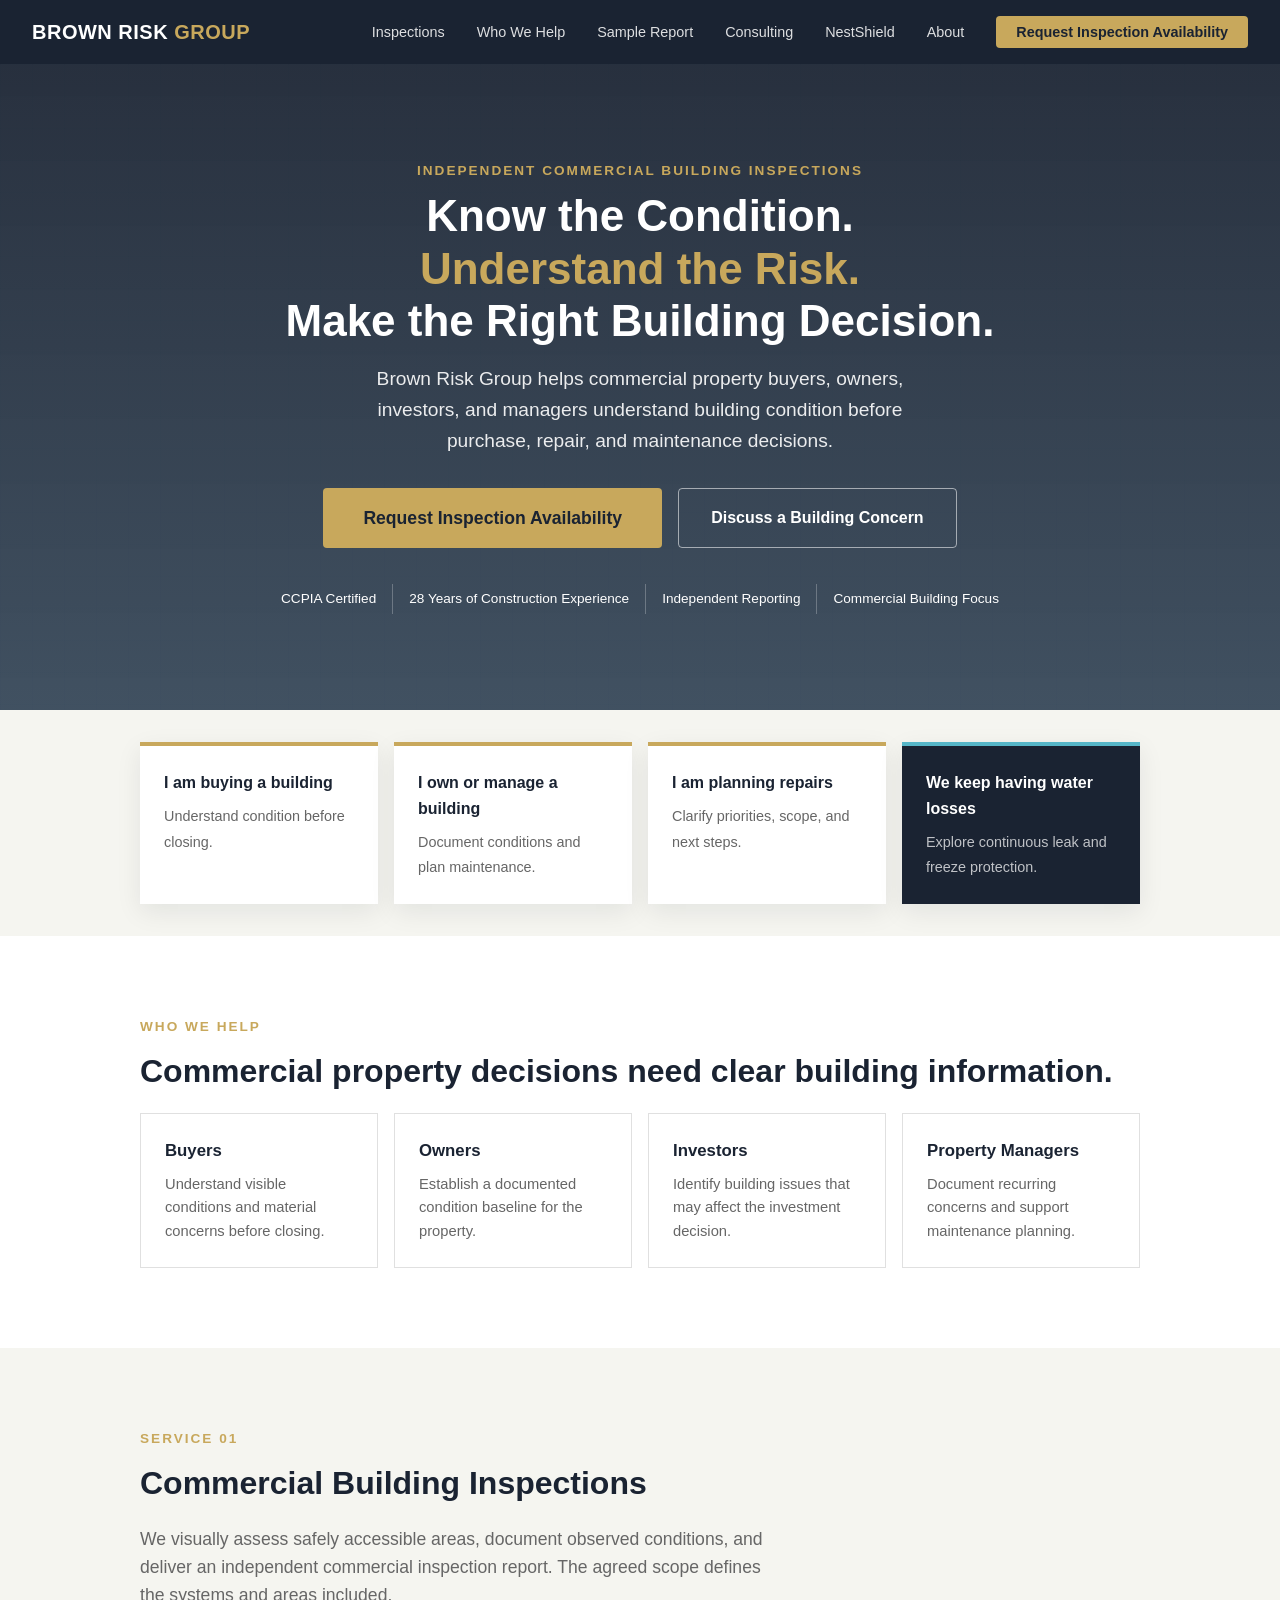
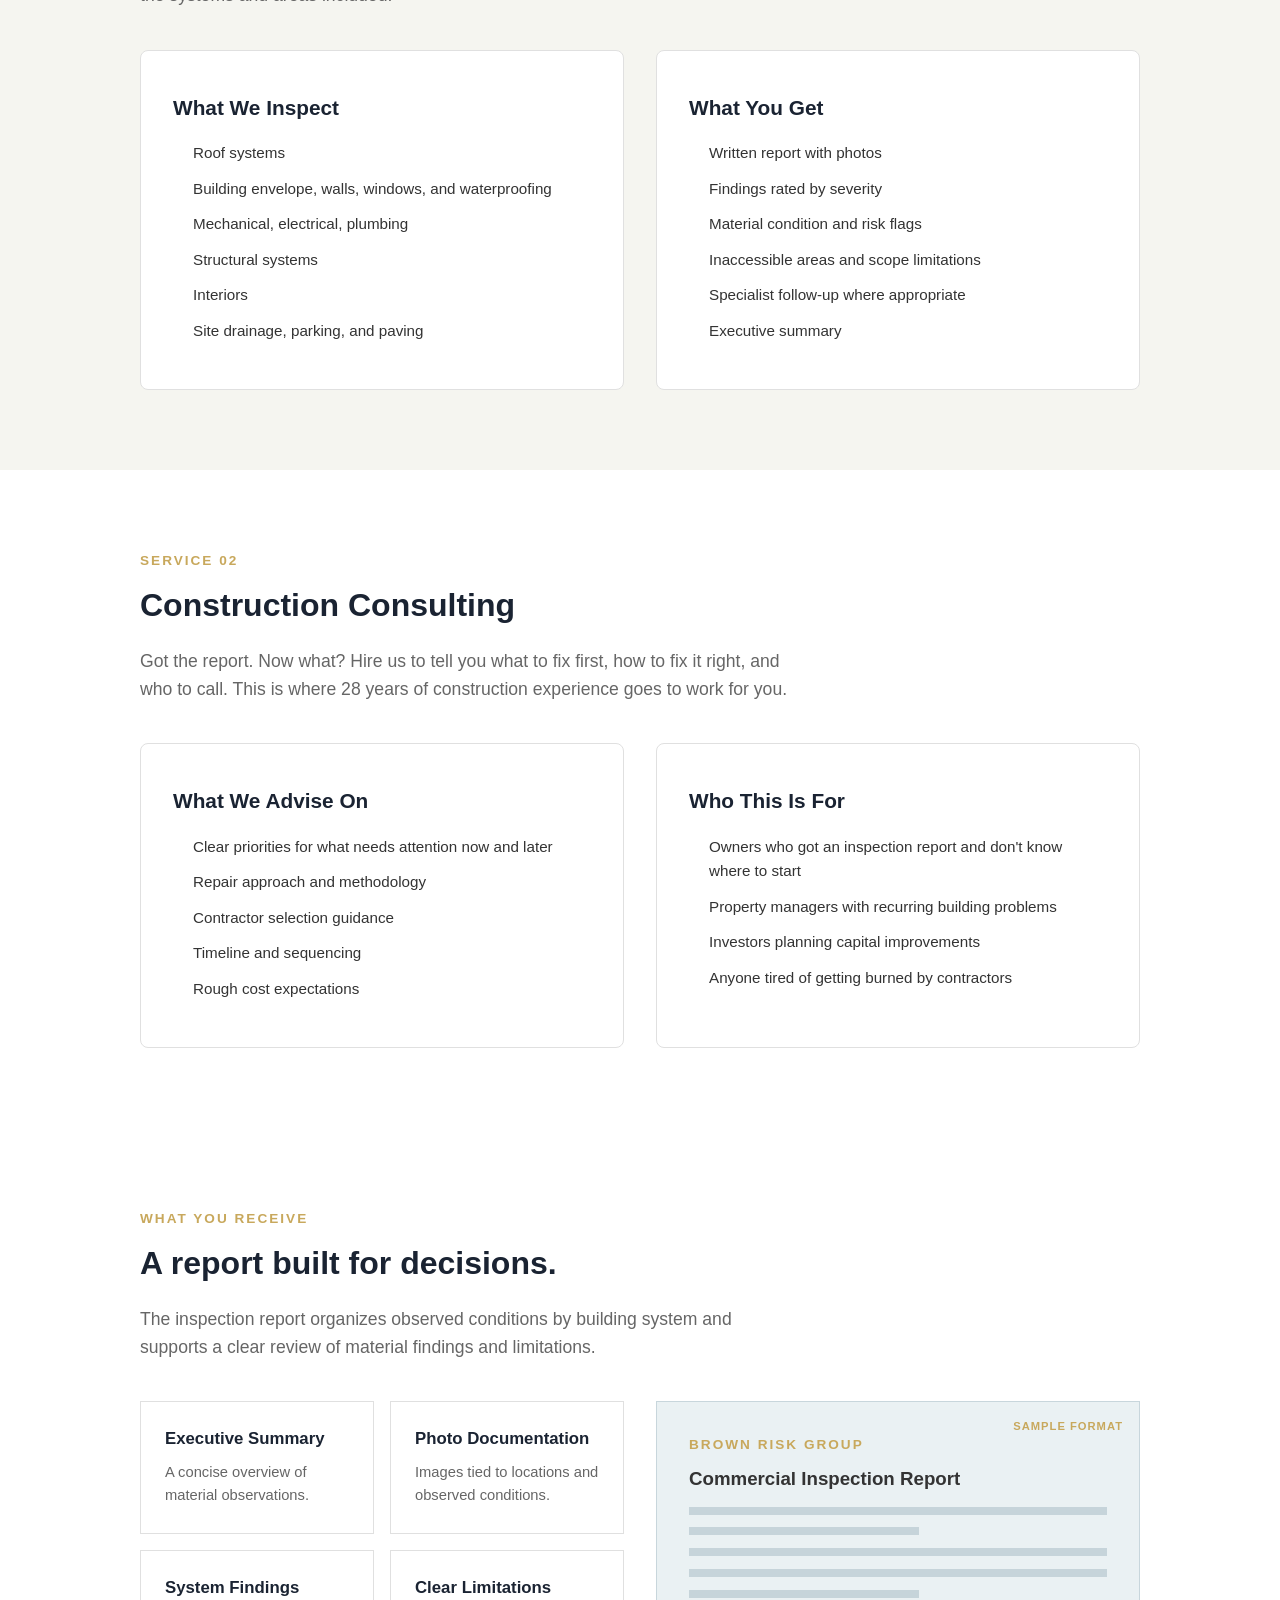
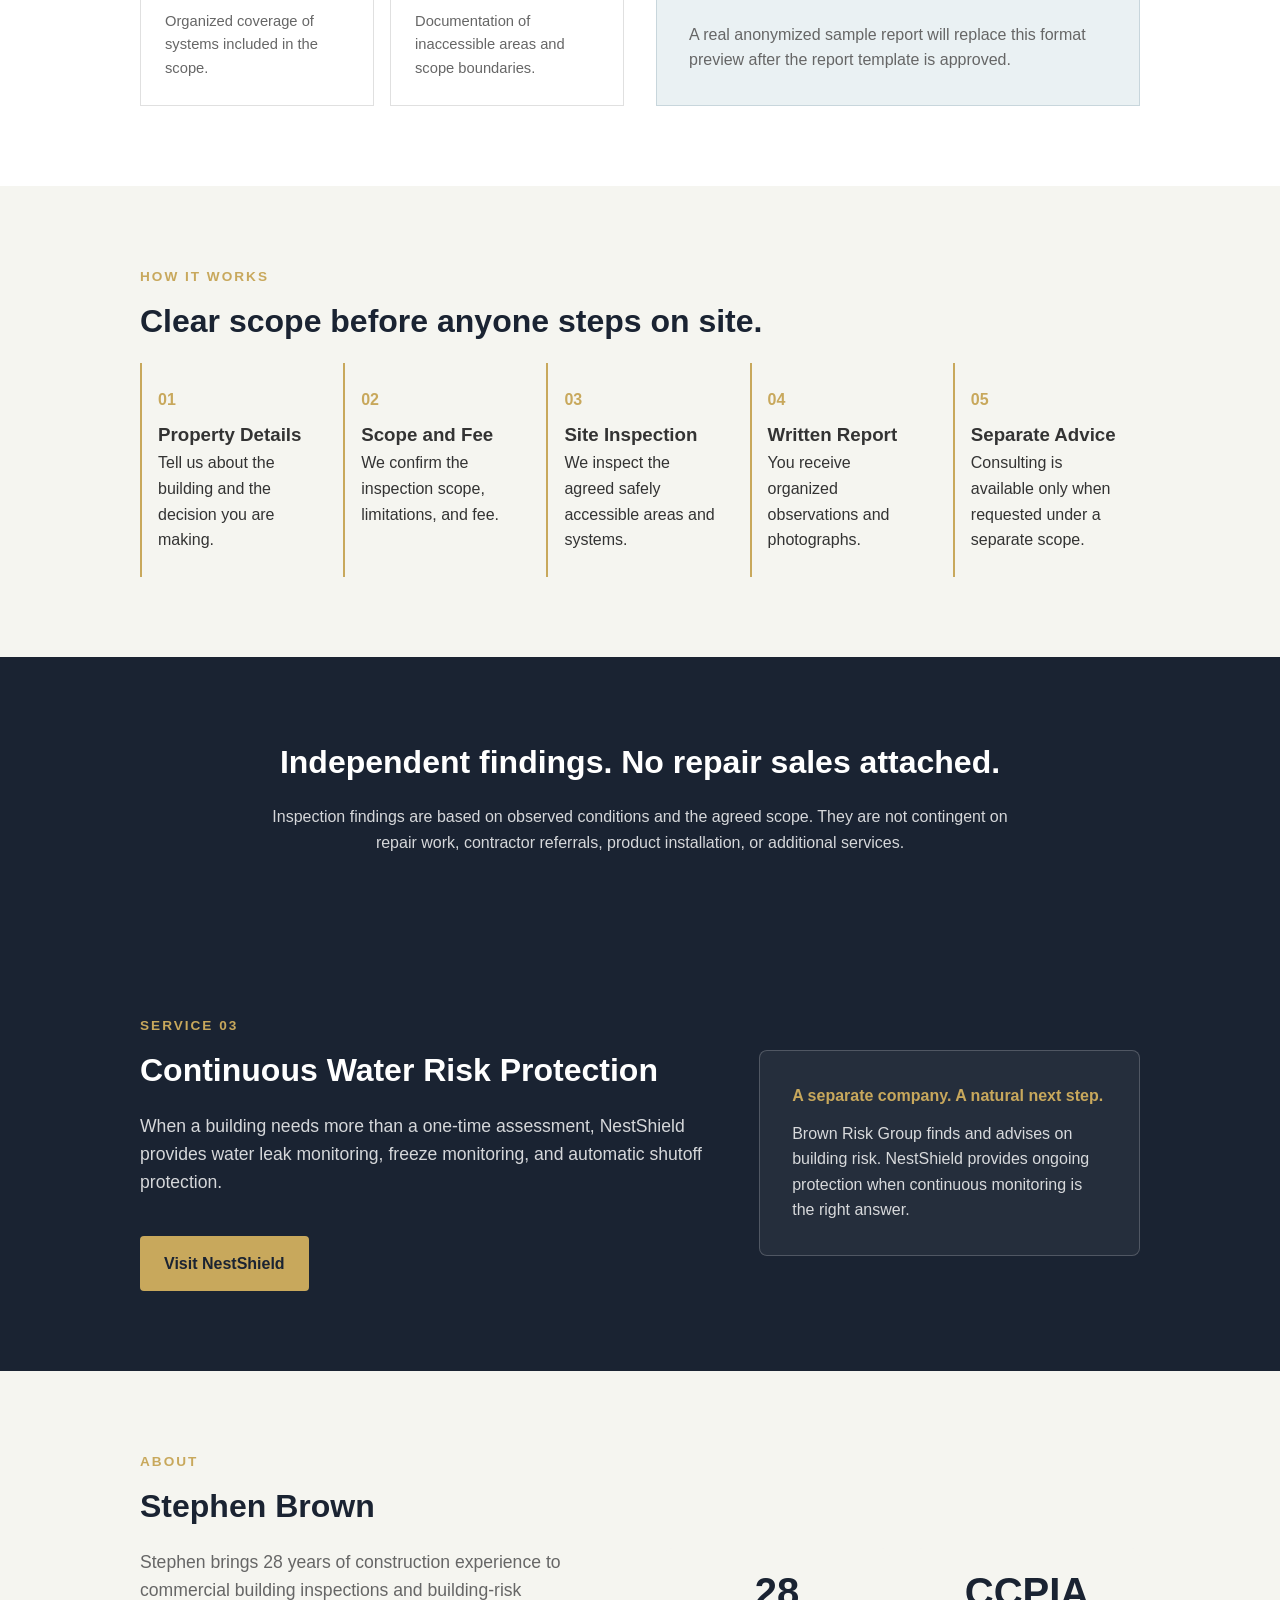
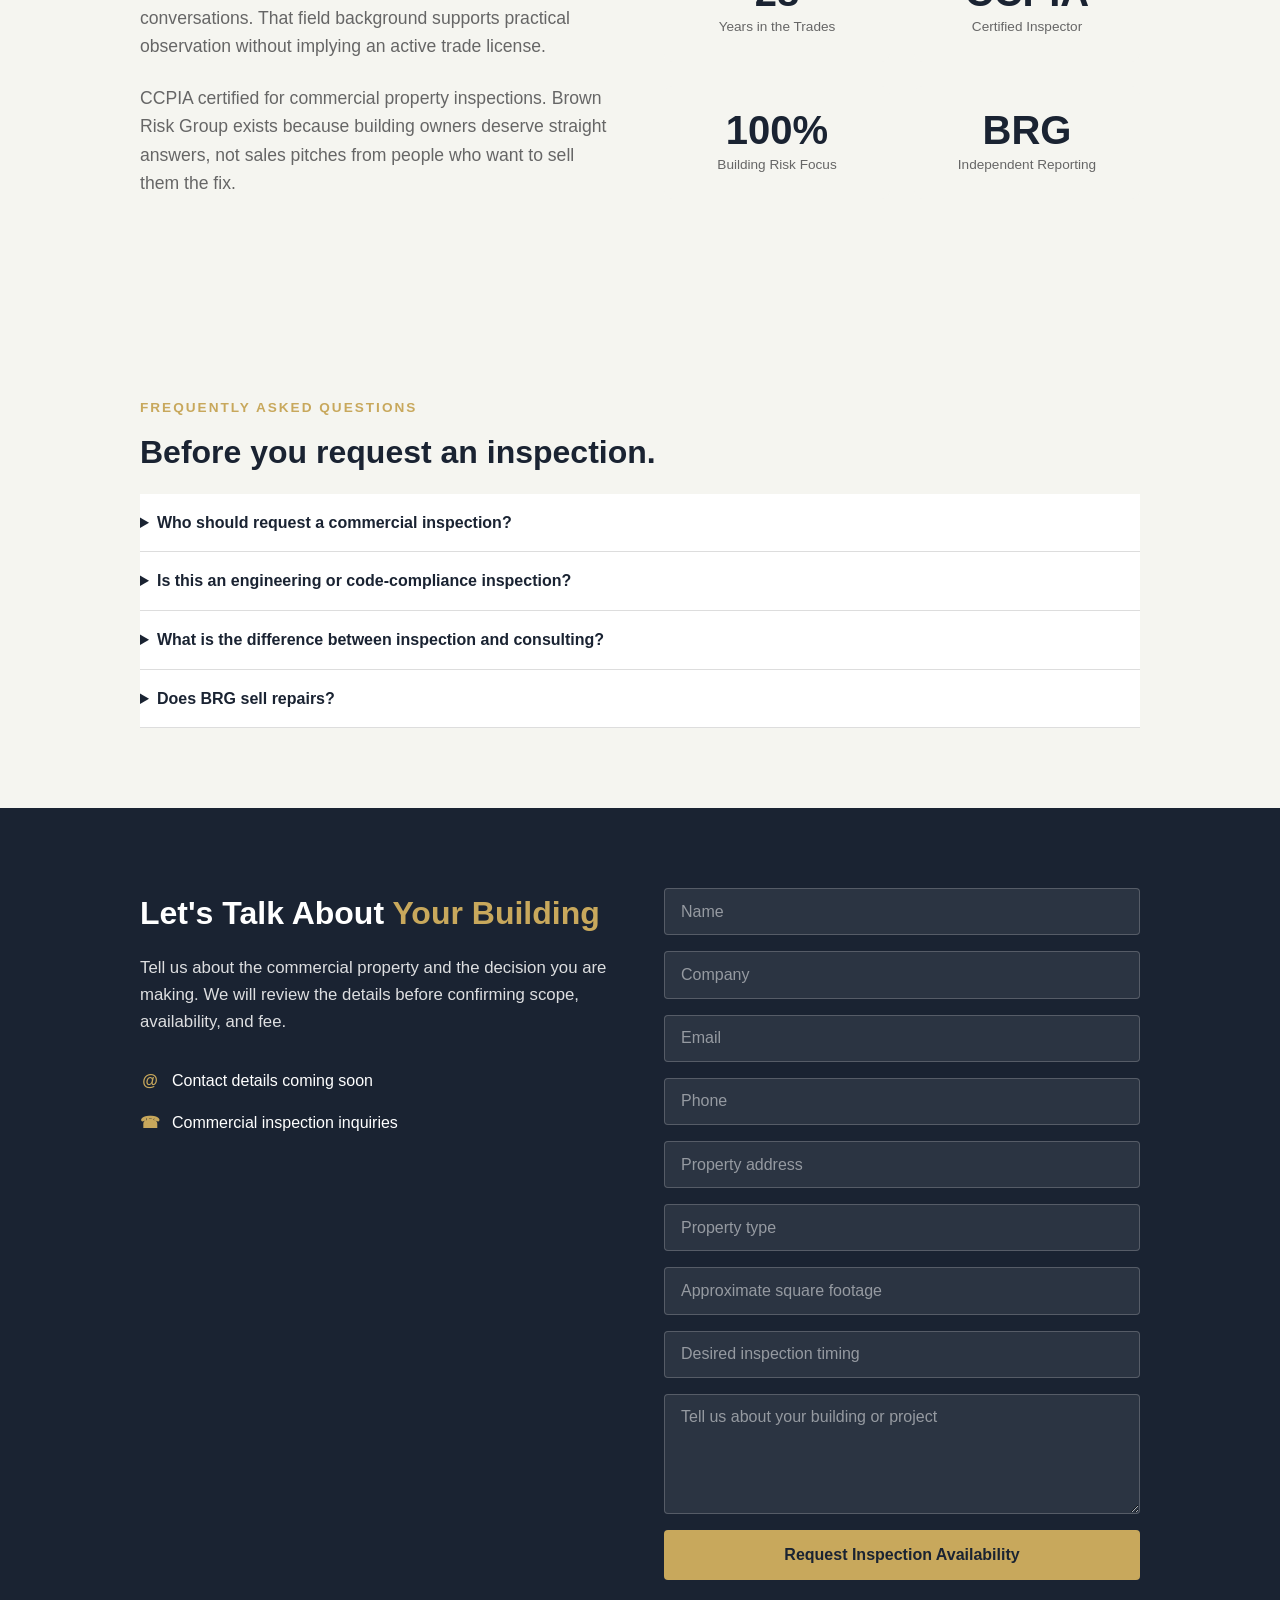
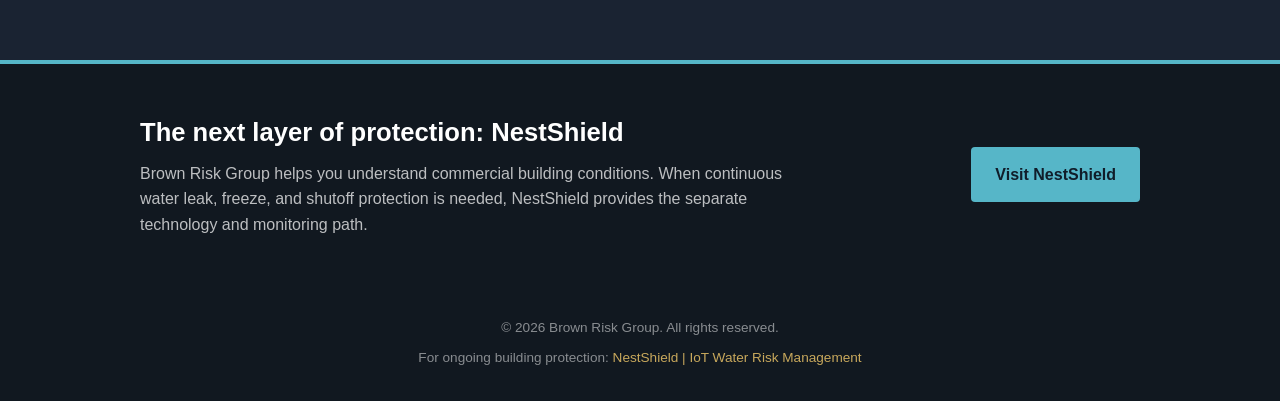
==== commit ca132adf: "Restore Codex BRG design baseline" ====
--- a/sites/brm/index.html
+++ b/sites/brm/index.html
@@ -5,54 +5,44 @@
   <meta name="viewport" content="width=device-width, initial-scale=1.0">
   <title>Brown Risk Group | Commercial Building Risk</title>
   <meta name="description" content="Commercial building inspections and construction consulting. 28 years in the trades. CCPIA certified.">
-  <link rel="preconnect" href="https://fonts.googleapis.com">
-  <link rel="preconnect" href="https://fonts.gstatic.com" crossorigin>
-  <link href="https://fonts.googleapis.com/css2?family=Inter:wght@400;500;600;700&family=Montserrat:wght@700;800&display=swap" rel="stylesheet">
   <style>
     * { margin: 0; padding: 0; box-sizing: border-box; }
 
     :root {
-      --navy: #101d2a;
-      --slate: #20384a;
-      --gold: #c86432; /* Burnt copper */
-      --gold-hover: #b05224;
-      --cyan: #56b6c8;
-      --light: #f6f3ec;
+      --navy: #1a2332;
+      --slate: #2c3e50;
+      --gold: #c8a85c;
+      --gold-hover: #b8963f;
+      --light: #f5f5f0;
       --white: #ffffff;
-      --text: #17212a;
-      --text-light: #697782;
-      --transition: all 0.3s cubic-bezier(0.25, 0.8, 0.25, 1);
+      --text: #333333;
+      --text-light: #666666;
     }
 
     body {
-      font-family: 'Inter', -apple-system, BlinkMacSystemFont, 'Segoe UI', Roboto, sans-serif;
+      font-family: -apple-system, BlinkMacSystemFont, 'Segoe UI', Roboto, sans-serif;
       color: var(--text);
       line-height: 1.6;
     }
 
     /* NAV */
     nav {
-      background: rgba(16, 29, 42, 0.85);
-      backdrop-filter: blur(12px);
-      -webkit-backdrop-filter: blur(12px);
-      border-bottom: 1px solid rgba(255, 255, 255, 0.08);
-      padding: 1.1rem 2rem;
+      background: var(--navy);
+      padding: 1rem 2rem;
       display: flex;
       justify-content: space-between;
       align-items: center;
       position: sticky;
       top: 0;
       z-index: 100;
-      transition: var(--transition);
     }
 
     .nav-brand {
       color: var(--white);
-      font-family: 'Montserrat', sans-serif;
-      font-size: 1.3rem;
-      font-weight: 800;
+      font-size: 1.25rem;
+      font-weight: 700;
       text-decoration: none;
-      letter-spacing: 1px;
+      letter-spacing: 0.5px;
     }
 
     .nav-brand span { color: var(--gold); }
@@ -61,7 +51,6 @@
       display: flex;
       gap: 2rem;
       list-style: none;
-      align-items: center;
     }
 
     .nav-links a {
@@ -70,52 +59,22 @@
       font-size: 0.9rem;
       font-weight: 500;
       opacity: 0.85;
-      position: relative;
-      padding: 0.25rem 0;
-      transition: var(--transition);
-    }
-
-    .nav-links a:not(.nav-cta)::after {
-      content: "";
-      position: absolute;
-      bottom: 0;
-      left: 0;
-      width: 0;
-      height: 2px;
-      background-color: var(--gold);
-      transition: var(--transition);
-    }
-
-    .nav-links a:not(.nav-cta):hover {
-      opacity: 1;
-      color: var(--gold);
-    }
-
-    .nav-links a:not(.nav-cta):hover::after {
-      width: 100%;
-    }
+      transition: opacity 0.2s;
+    }
+
+    .nav-links a:hover { opacity: 1; }
 
     .nav-cta {
       background: var(--gold);
-      color: var(--white) !important;
-      padding: 0.6rem 1.4rem;
+      color: var(--navy) !important;
+      padding: 0.5rem 1.25rem;
       border-radius: 4px;
-      font-family: 'Montserrat', sans-serif;
-      font-weight: 700 !important;
+      font-weight: 600 !important;
       opacity: 1 !important;
-      transition: var(--transition) !important;
-      box-shadow: 0 4px 15px rgba(200, 100, 50, 0.2);
-    }
-
-    .nav-cta:hover {
-      background: var(--gold-hover);
-      transform: translateY(-2px);
-      box-shadow: 0 6px 20px rgba(200, 100, 50, 0.4);
-    }
-
-    .nav-cta:active {
-      transform: translateY(0);
-    }
+      transition: background 0.2s !important;
+    }
+
+    .nav-cta:hover { background: var(--gold-hover); }
 
     .mobile-menu {
       display: none;
@@ -130,72 +89,44 @@
     .hero {
       background: linear-gradient(135deg, var(--navy) 0%, var(--slate) 100%);
       background-image:
-        radial-gradient(circle at 80% 20%, rgba(86, 182, 200, 0.15) 0%, transparent 50%),
-        linear-gradient(rgba(16, 29, 42, 0.92), rgba(32, 56, 74, 0.88)),
-        linear-gradient(rgba(86,182,200,.04) 1px, transparent 1px),
-        linear-gradient(90deg, rgba(86,182,200,.04) 1px, transparent 1px);
-      background-size: auto, auto, 24px 24px, 24px 24px;
+        linear-gradient(rgba(26,35,50,.94), rgba(44,62,80,.9)),
+        linear-gradient(rgba(86,182,200,.08) 1px, transparent 1px),
+        linear-gradient(90deg, rgba(86,182,200,.08) 1px, transparent 1px);
+      background-size: auto, 32px 32px, 32px 32px;
       color: var(--white);
-      padding: 8rem 2rem 7rem;
+      padding: 6rem 2rem;
       text-align: center;
-      position: relative;
-      overflow: hidden;
-    }
-
-    .hero::after {
-      content: "";
-      position: absolute;
-      bottom: 0;
-      left: 0;
-      right: 0;
-      height: 4px;
-      background: linear-gradient(90deg, var(--gold) 0%, var(--cyan) 100%);
     }
 
     .hero h1 {
-      font-family: 'Montserrat', sans-serif;
-      font-size: 3.2rem;
-      font-weight: 800;
-      margin-bottom: 1.5rem;
-      line-height: 1.15;
-      letter-spacing: -0.5px;
-      text-shadow: 0 2px 10px rgba(0, 0, 0, 0.3);
+      font-size: 2.75rem;
+      font-weight: 700;
+      margin-bottom: 1rem;
+      line-height: 1.2;
     }
 
     .hero h1 span { color: var(--gold); }
 
     .hero p {
-      font-size: 1.25rem;
+      font-size: 1.2rem;
       opacity: 0.9;
-      max-width: 680px;
-      margin: 0 auto 2.5rem;
-      font-weight: 400;
-      color: rgba(255, 255, 255, 0.85);
+      max-width: 600px;
+      margin: 0 auto 2rem;
     }
 
     .hero-cta {
       display: inline-block;
       background: var(--gold);
-      color: var(--white);
-      padding: 1rem 2.2rem;
-      font-family: 'Montserrat', sans-serif;
-      font-size: 1.05rem;
+      color: var(--navy);
+      padding: 1rem 2.5rem;
+      font-size: 1.1rem;
       font-weight: 700;
       text-decoration: none;
       border-radius: 4px;
-      transition: var(--transition);
-      box-shadow: 0 4px 20px rgba(200, 100, 50, 0.3);
-    }
-
-    .hero-cta:hover {
-      background: var(--gold-hover);
-      transform: translateY(-3px);
-      box-shadow: 0 8px 25px rgba(200, 100, 50, 0.5);
-    }
-
-    .hero-cta:active {
-      transform: translateY(-1px);
-    }
+      transition: background 0.2s;
+    }
+
+    .hero-cta:hover { background: var(--gold-hover); }
 
     .hero-credentials {
       margin-top: 2rem;
@@ -246,34 +177,24 @@
 
     .service-card {
       background: var(--white);
-      border: 1px solid rgba(16, 29, 42, 0.08);
+      border: 1px solid #e0e0e0;
       border-radius: 8px;
       padding: 2.5rem 2rem;
-      box-shadow: 0 10px 30px rgba(16, 29, 42, 0.03);
-      transition: var(--transition);
     }
 
     .section-alt .service-card {
       background: var(--white);
     }
 
-    .service-card:hover {
-      transform: translateY(-4px);
-      box-shadow: 0 15px 35px rgba(16, 29, 42, 0.08);
-      border-color: rgba(200, 100, 50, 0.15);
-    }
-
     .service-card h3 {
-      font-family: 'Montserrat', sans-serif;
-      font-size: 1.35rem;
-      font-weight: 700;
+      font-size: 1.3rem;
       color: var(--navy);
       margin-bottom: 0.75rem;
     }
 
     .service-card p {
       color: var(--text-light);
-      margin-bottom: 1.5rem;
+      margin-bottom: 1.25rem;
     }
 
     .service-card ul {
@@ -282,192 +203,50 @@
     }
 
     .service-card li {
-      padding: 0.6rem 0;
-      display: flex;
-      align-items: flex-start;
-      gap: 0.85rem;
+      padding: 0.35rem 0;
+      padding-left: 1.25rem;
+      position: relative;
       color: var(--text);
-      font-size: 0.98rem;
-      border-bottom: 1px solid rgba(16, 29, 42, 0.04);
-    }
-
-    .service-card li:last-child {
-      border-bottom: none;
-      padding-bottom: 0;
-    }
-
-    .service-card li .list-icon {
-      flex: 0 0 auto;
-      margin-top: 0.25rem;
+      font-size: 0.95rem;
+    }
+
+    .service-card li::before {
+      content: "";
+      width: 6px;
+      height: 6px;
+      border-radius: 50%;
+      top: 0.85rem;
+      position: absolute;
+      left: 0;
       color: var(--gold);
-      transition: var(--transition);
-    }
-
-    .service-card li:hover .list-icon {
-      transform: scale(1.15);
-      color: var(--gold-hover);
-    }
-
-    .hero-actions {
-      display: flex;
-      justify-content: center;
-      gap: 1.25rem;
-      flex-wrap: wrap;
-      margin-bottom: 3.5rem;
-    }
-
+      font-weight: 700;
+    }
+
+    .hero-actions { display: flex; justify-content: center; gap: 1rem; flex-wrap: wrap; }
     .hero-secondary {
       display: inline-block;
       color: var(--white);
-      padding: 1rem 2.2rem;
-      border: 2px solid rgba(255, 255, 255, 0.4);
+      padding: 1rem 2rem;
+      border: 1px solid rgba(255,255,255,.55);
       border-radius: 4px;
-      font-family: 'Montserrat', sans-serif;
-      font-size: 1.05rem;
       font-weight: 700;
       text-decoration: none;
-      transition: var(--transition);
-      background: rgba(255, 255, 255, 0.03);
-      backdrop-filter: blur(5px);
-    }
-
-    .hero-secondary:hover {
-      border-color: var(--white);
-      background: rgba(255, 255, 255, 0.1);
-      transform: translateY(-3px);
-    }
-
-    .hero-secondary:active {
-      transform: translateY(-1px);
-    }
-
-    .trust-strip {
-      display: flex;
-      justify-content: center;
-      gap: 0;
-      flex-wrap: wrap;
-      max-width: 900px;
-      margin: 0 auto;
-      background: rgba(16, 29, 42, 0.4);
-      border: 1px solid rgba(255, 255, 255, 0.1);
-      border-radius: 6px;
-      padding: 0.75rem 0.5rem;
-    }
-
-    .trust-strip span {
-      padding: 0.25rem 1.5rem;
-      border-right: 1px solid rgba(255, 255, 255, 0.15);
-      font-size: 0.9rem;
-      font-weight: 600;
-      color: rgba(255, 255, 255, 0.8);
-      letter-spacing: 0.5px;
-    }
-
-    .trust-strip span:last-child {
-      border-right: 0;
-    }
-
-    .intent-grid {
-      display: grid;
-      grid-template-columns: repeat(4, 1fr);
-      gap: 1.25rem;
-    }
-
-    .intent-card {
-      display: block;
-      padding: 2rem 1.75rem;
-      background: var(--white);
-      border-top: 4px solid var(--gold);
-      border-radius: 6px;
-      color: var(--navy);
-      text-decoration: none;
-      box-shadow: 0 10px 30px rgba(16, 29, 42, 0.05);
-      transition: var(--transition);
-      position: relative;
-      top: 0;
-    }
-
-    .intent-card strong {
-      display: block;
-      font-family: 'Montserrat', sans-serif;
-      font-size: 1.1rem;
-      font-weight: 700;
-      margin-bottom: 0.6rem;
-      color: var(--navy);
-      transition: var(--transition);
-    }
-
-    .intent-card span {
-      color: var(--text-light);
-      font-size: 0.92rem;
-      line-height: 1.4;
-      display: block;
-    }
-
-    .intent-card:hover {
-      transform: translateY(-6px);
-      box-shadow: 0 16px 40px rgba(16, 29, 42, 0.12);
-      border-top-color: var(--gold-hover);
-    }
-
-    .intent-card:hover strong {
-      color: var(--gold);
-    }
-
-    .intent-card.nest {
-      background: linear-gradient(135deg, var(--navy) 0%, var(--slate) 100%);
-      color: var(--white);
-      border-top-color: var(--cyan);
-      box-shadow: 0 10px 30px rgba(16, 29, 42, 0.15);
-    }
-
-    .intent-card.nest strong {
-      color: var(--white);
-    }
-
-    .intent-card.nest span {
-      color: rgba(255, 255, 255, 0.75);
-    }
-
-    .intent-card.nest:hover {
-      border-top-color: var(--white);
-      box-shadow: 0 16px 40px rgba(86, 182, 200, 0.25);
-    }
-
-    .intent-card.nest:hover strong {
-      color: var(--cyan);
-    }
-
-    .audience-grid, .deliverable-grid {
-      display: grid;
-      grid-template-columns: repeat(4, 1fr);
-      gap: 1.25rem;
-    }
-    .audience-item, .deliverable-item {
-      padding: 2rem 1.75rem;
-      background: var(--white);
-      border: 1px solid rgba(16, 29, 42, 0.08);
-      border-radius: 6px;
-      box-shadow: 0 8px 24px rgba(16, 29, 42, 0.02);
-      transition: var(--transition);
-    }
-    .audience-item:hover, .deliverable-item:hover {
-      transform: translateY(-4px);
-      box-shadow: 0 12px 30px rgba(16, 29, 42, 0.08);
-      border-color: rgba(200, 100, 50, 0.15);
-    }
-    .audience-item h3, .deliverable-item h3 {
-      font-family: 'Montserrat', sans-serif;
-      color: var(--navy);
-      font-size: 1.15rem;
-      font-weight: 700;
-      margin-bottom: 0.6rem;
-    }
-    .audience-item p, .deliverable-item p {
-      color: var(--text-light);
-      font-size: 0.95rem;
-      line-height: 1.45;
-    }
+    }
+    .trust-strip { display: flex; justify-content: center; gap: 0; flex-wrap: wrap; margin-top: 2.25rem; }
+    .trust-strip span { padding: .25rem 1rem; border-right: 1px solid rgba(255,255,255,.25); font-size: .85rem; }
+    .trust-strip span:last-child { border-right: 0; }
+
+    .intent-grid { display: grid; grid-template-columns: repeat(4, 1fr); gap: 1rem; }
+    .intent-card { display: block; padding: 1.5rem; background: var(--white); border-top: 4px solid var(--gold); color: var(--navy); text-decoration: none; box-shadow: 0 8px 24px rgba(16,29,42,.08); }
+    .intent-card strong { display: block; margin-bottom: .45rem; }
+    .intent-card span { color: var(--text-light); font-size: .9rem; }
+    .intent-card.nest { background: var(--navy); color: var(--white); border-top-color: #56b6c8; }
+    .intent-card.nest span { color: rgba(255,255,255,.72); }
+
+    .audience-grid, .deliverable-grid { display: grid; grid-template-columns: repeat(4, 1fr); gap: 1rem; }
+    .audience-item, .deliverable-item { padding: 1.5rem; background: var(--white); border: 1px solid #e0e0e0; }
+    .audience-item h3, .deliverable-item h3 { color: var(--navy); font-size: 1.05rem; margin-bottom: .5rem; }
+    .audience-item p, .deliverable-item p { color: var(--text-light); font-size: .92rem; }
 
     .process { display: grid; grid-template-columns: repeat(5, 1fr); gap: 1rem; counter-reset: steps; }
     .process-step { padding: 1.5rem 1rem; border-left: 2px solid var(--gold); }
@@ -477,121 +256,10 @@
     .independence h2 { font-size: 2rem; margin-bottom: 1rem; }
     .independence p { max-width: 780px; margin: 0 auto; opacity: .82; }
 
-    .report-preview {
-      background: var(--white);
-      border: 1px solid rgba(16, 29, 42, 0.12);
-      border-radius: 8px;
-      padding: 2.5rem 2rem;
-      position: relative;
-      box-shadow: 0 15px 35px rgba(16, 29, 42, 0.08);
-      font-family: 'Inter', sans-serif;
-      overflow: hidden;
-      text-align: left;
-    }
-
-    .report-preview::before {
-      content: "VERIFIED CCPIA FORMAT";
-      position: absolute;
-      top: 0;
-      right: 0;
-      background: var(--slate);
-      color: var(--cyan);
-      font-family: 'Montserrat', sans-serif;
-      font-size: 0.65rem;
-      font-weight: 800;
-      letter-spacing: 1px;
-      padding: 0.4rem 1rem;
-      border-bottom-left-radius: 6px;
-    }
-
-    .report-header-mock {
-      border-bottom: 2px solid var(--gold);
-      padding-bottom: 1rem;
-      margin-bottom: 1.5rem;
-    }
-
-    .report-header-mock h4 {
-      font-family: 'Montserrat', sans-serif;
-      color: var(--navy);
-      font-size: 1.1rem;
-      text-transform: uppercase;
-      letter-spacing: 1px;
-      margin-bottom: 0.25rem;
-    }
-
-    .report-meta-table {
-      display: grid;
-      grid-template-columns: 1fr 1fr;
-      gap: 0.75rem;
-      font-size: 0.8rem;
-      background: var(--light);
-      padding: 0.75rem;
-      border-radius: 4px;
-      margin-bottom: 1.5rem;
-      border-left: 3px solid var(--cyan);
-    }
-
-    .report-meta-item {
-      color: var(--text-light);
-    }
-
-    .report-meta-item strong {
-      color: var(--navy);
-    }
-
-    .report-section-mock {
-      margin-bottom: 1rem;
-    }
-
-    .report-section-mock h5 {
-      font-family: 'Montserrat', sans-serif;
-      color: var(--navy);
-      font-size: 0.95rem;
-      margin-bottom: 0.5rem;
-      display: flex;
-      align-items: center;
-      justify-content: space-between;
-      gap: 0.5rem;
-    }
-
-    .report-section-mock h5 span {
-      background: rgba(200, 100, 50, 0.1);
-      color: var(--gold);
-      font-size: 0.7rem;
-      padding: 0.15rem 0.4rem;
-      border-radius: 3px;
-      font-weight: 700;
-      text-transform: uppercase;
-      letter-spacing: 0.5px;
-    }
-
-    .report-text-mock {
-      font-size: 0.88rem;
-      color: var(--text-light);
-      line-height: 1.5;
-      margin-bottom: 0.75rem;
-    }
-
-    .report-photo-mock {
-      height: 120px;
-      background: #eaf1f3;
-      border: 1px dashed rgba(16, 29, 42, 0.15);
-      border-radius: 4px;
-      display: flex;
-      align-items: center;
-      justify-content: center;
-      font-size: 0.8rem;
-      color: var(--text-light);
-      margin-bottom: 1rem;
-      position: relative;
-    }
-
-    .report-photo-mock::after {
-      content: "[Photo Log: Active membrane punctures near HVAC Unit 2]";
-      font-style: italic;
-      font-size: 0.78rem;
-      color: var(--text-light);
-    }
+    .report-preview { background: #eaf1f3; border: 1px solid #c8d6dc; padding: 2rem; position: relative; }
+    .report-preview::before { content: "SAMPLE FORMAT"; position: absolute; top: 1rem; right: 1rem; color: var(--gold); font-size: .7rem; font-weight: 800; letter-spacing: 1px; }
+    .report-line { height: 8px; background: #c6d4da; margin: .8rem 0; }
+    .report-line.short { width: 55%; }
 
     details { background: var(--white); border-bottom: 1px solid #ddd; padding: 1rem 0; }
     summary { cursor: pointer; font-weight: 700; color: var(--navy); }
@@ -879,23 +547,23 @@
         <div class="service-card">
           <h3>What We Inspect</h3>
           <ul>
-            <li><svg class="list-icon" viewBox="0 0 24 24" width="18" height="18" stroke="currentColor" stroke-width="2.5" fill="none" stroke-linecap="round" stroke-linejoin="round"><path d="M3 9l9-7 9 7v11a2 2 0 0 1-2 2H5a2 2 0 0 1-2-2z"></path><polyline points="9 22 9 12 15 12 15 22"></polyline></svg> Roof systems</li>
-            <li><svg class="list-icon" viewBox="0 0 24 24" width="18" height="18" stroke="currentColor" stroke-width="2.5" fill="none" stroke-linecap="round" stroke-linejoin="round"><rect x="3" y="3" width="18" height="18" rx="2" ry="2"></rect><line x1="9" y1="3" x2="9" y2="21"></line><line x1="15" y1="3" x2="15" y2="21"></line><line x1="3" y1="9" x2="21" y2="9"></line><line x1="3" y1="15" x2="21" y2="15"></line></svg> Building envelope, walls, waterproofing</li>
-            <li><svg class="list-icon" viewBox="0 0 24 24" width="18" height="18" stroke="currentColor" stroke-width="2.5" fill="none" stroke-linecap="round" stroke-linejoin="round"><path d="M14.7 6.3a1 1 0 0 0 0 1.4l1.6 1.6a1 1 0 0 0 1.4 0l3.77-3.77a6 6 0 0 1-7.94 7.94l-6.91 6.91a2.12 2.12 0 0 1-3-3l6.91-6.91a6 6 0 0 1 7.94-7.94l-3.76 3.76z"></path></svg> Mechanical, electrical, plumbing</li>
-            <li><svg class="list-icon" viewBox="0 0 24 24" width="18" height="18" stroke="currentColor" stroke-width="2.5" fill="none" stroke-linecap="round" stroke-linejoin="round"><line x1="12" y1="2" x2="12" y2="22"></line><line x1="5" y1="12" x2="19" y2="12"></line><polyline points="12 2 19 9 12 16 5 9 12 2"></polyline></svg> Structural systems</li>
-            <li><svg class="list-icon" viewBox="0 0 24 24" width="18" height="18" stroke="currentColor" stroke-width="2.5" fill="none" stroke-linecap="round" stroke-linejoin="round"><rect x="3" y="3" width="18" height="18" rx="2" ry="2"></rect><line x1="9" y1="9" x2="15" y2="9"></line><line x1="9" y1="13" x2="15" y2="13"></line></svg> Interiors</li>
-            <li><svg class="list-icon" viewBox="0 0 24 24" width="18" height="18" stroke="currentColor" stroke-width="2.5" fill="none" stroke-linecap="round" stroke-linejoin="round"><path d="M12 2v20M17 5H9.5a3.5 3.5 0 0 0 0 7h5a3.5 3.5 0 0 1 0 7H6"></path></svg> Site drainage, parking, and paving</li>
+            <li>Roof systems</li>
+            <li>Building envelope, walls, windows, and waterproofing</li>
+            <li>Mechanical, electrical, plumbing</li>
+            <li>Structural systems</li>
+            <li>Interiors</li>
+            <li>Site drainage, parking, and paving</li>
           </ul>
         </div>
         <div class="service-card">
           <h3>What You Get</h3>
           <ul>
-            <li><svg class="list-icon" viewBox="0 0 24 24" width="18" height="18" stroke="currentColor" stroke-width="2.5" fill="none" stroke-linecap="round" stroke-linejoin="round"><path d="M14 2H6a2 2 0 0 0-2 2v16a2 2 0 0 0 2 2h12a2 2 0 0 0 2-2V8z"></path><polyline points="14 2 14 8 20 8"></polyline><line x1="16" y1="13" x2="8" y2="13"></line><line x1="16" y1="17" x2="8" y2="17"></line><polyline points="10 9 9 9 8 9"></polyline></svg> Written report with photos</li>
-            <li><svg class="list-icon" viewBox="0 0 24 24" width="18" height="18" stroke="currentColor" stroke-width="2.5" fill="none" stroke-linecap="round" stroke-linejoin="round"><polygon points="7.86 2 16.14 2 22 7.86 22 16.14 16.14 22 7.86 22 2 16.14 2 7.86 7.86 2"></polygon><line x1="12" y1="8" x2="12" y2="12"></line><line x1="12" y1="16" x2="12.01" y2="16"></line></svg> Findings rated by severity</li>
-            <li><svg class="list-icon" viewBox="0 0 24 24" width="18" height="18" stroke="currentColor" stroke-width="2.5" fill="none" stroke-linecap="round" stroke-linejoin="round"><path d="M10.29 3.86L1.82 18a2 2 0 0 0 1.71 3h16.94a2 2 0 0 0 1.71-3L13.71 3.86a2 2 0 0 0-3.42 0z"></path><line x1="12" y1="9" x2="12" y2="13"></line><line x1="12" y1="17" x2="12.01" y2="17"></line></svg> Material condition & risk flags</li>
-            <li><svg class="list-icon" viewBox="0 0 24 24" width="18" height="18" stroke="currentColor" stroke-width="2.5" fill="none" stroke-linecap="round" stroke-linejoin="round"><circle cx="12" cy="12" r="10"></circle><line x1="4.93" y1="4.93" x2="19.07" y2="19.07"></line></svg> Limitations & inaccessible areas</li>
-            <li><svg class="list-icon" viewBox="0 0 24 24" width="18" height="18" stroke="currentColor" stroke-width="2.5" fill="none" stroke-linecap="round" stroke-linejoin="round"><path d="M16 21v-2a4 4 0 0 0-4-4H5a4 4 0 0 0-4 4v2"></path><circle cx="8.5" cy="7" r="4"></circle><line x1="18" y1="8" x2="23" y2="13"></line><line x1="23" y1="8" x2="18" y2="13"></line></svg> Specialist follow-up details</li>
-            <li><svg class="list-icon" viewBox="0 0 24 24" width="18" height="18" stroke="currentColor" stroke-width="2.5" fill="none" stroke-linecap="round" stroke-linejoin="round"><polyline points="20 6 9 17 4 12"></polyline></svg> Executive summary</li>
+            <li>Written report with photos</li>
+            <li>Findings rated by severity</li>
+            <li>Material condition and risk flags</li>
+            <li>Inaccessible areas and scope limitations</li>
+            <li>Specialist follow-up where appropriate</li>
+            <li>Executive summary</li>
           </ul>
         </div>
       </div>
@@ -912,20 +580,20 @@
         <div class="service-card">
           <h3>What We Advise On</h3>
           <ul>
-            <li><svg class="list-icon" viewBox="0 0 24 24" width="18" height="18" stroke="currentColor" stroke-width="2.5" fill="none" stroke-linecap="round" stroke-linejoin="round"><path d="M12 2v20M17 5H9.5a3.5 3.5 0 0 0 0 7h5a3.5 3.5 0 0 1 0 7H6"></path></svg> Clear priorities for what needs attention now and later</li>
-            <li><svg class="list-icon" viewBox="0 0 24 24" width="18" height="18" stroke="currentColor" stroke-width="2.5" fill="none" stroke-linecap="round" stroke-linejoin="round"><circle cx="12" cy="12" r="3"></circle><path d="M19.4 15a1.65 1.65 0 0 0 .33 1.82l.06.06a2 2 0 1 1-2.83 2.83l-.06-.06a1.65 1.65 0 0 0-1.82-.33 1.65 1.65 0 0 0-1 1.51V21a2 2 0 0 1-4 0v-.09A1.65 1.65 0 0 0 9 19.4a1.65 1.65 0 0 0-1.82.33l-.06.06a2 2 0 1 1-2.83-2.83l.06-.06a1.65 1.65 0 0 0 .33-1.82 1.65 1.65 0 0 0-1.51-1H3a2 2 0 0 1 0-4h.09A1.65 1.65 0 0 0 4.6 9a1.65 1.65 0 0 0-.33-1.82l-.06-.06a2 2 0 1 1 2.83-2.83l.06.06a1.65 1.65 0 0 0 1.82.33H9a1.65 1.65 0 0 0 1-1.51V3a2 2 0 0 1 4 0v.09a1.65 1.65 0 0 0 1 1.51 1.65 1.65 0 0 0 1.82-.33l.06-.06a2 2 0 1 1 2.83 2.83l-.06.06a1.65 1.65 0 0 0-.33 1.82V9a1.65 1.65 0 0 0 1.51 1H21a2 2 0 0 1 0 4h-.09a1.65 1.65 0 0 0-1.51 1z"></path></svg> Repair approach and methodology</li>
-            <li><svg class="list-icon" viewBox="0 0 24 24" width="18" height="18" stroke="currentColor" stroke-width="2.5" fill="none" stroke-linecap="round" stroke-linejoin="round"><path d="M17 21v-2a4 4 0 0 0-4-4H5a4 4 0 0 0-4 4v2"></path><circle cx="9" cy="7" r="4"></circle><path d="M23 21v-2a4 4 0 0 0-3-3.87"></path><path d="M16 3.13a4 4 0 0 1 0 7.75"></path></svg> Contractor selection guidance</li>
-            <li><svg class="list-icon" viewBox="0 0 24 24" width="18" height="18" stroke="currentColor" stroke-width="2.5" fill="none" stroke-linecap="round" stroke-linejoin="round"><rect x="3" y="4" width="18" height="18" rx="2" ry="2"></rect><line x1="16" y1="2" x2="16" y2="6"></line><line x1="8" y1="2" x2="8" y2="6"></line><line x1="3" y1="10" x2="21" y2="10"></line></svg> Timeline and sequencing</li>
-            <li><svg class="list-icon" viewBox="0 0 24 24" width="18" height="18" stroke="currentColor" stroke-width="2.5" fill="none" stroke-linecap="round" stroke-linejoin="round"><line x1="12" y1="1" x2="12" y2="23"></line><path d="M17 5H9.5a3.5 3.5 0 0 0 0 7h5a3.5 3.5 0 0 1 0 7H6"></path></svg> Rough cost expectations</li>
+            <li>Clear priorities for what needs attention now and later</li>
+            <li>Repair approach and methodology</li>
+            <li>Contractor selection guidance</li>
+            <li>Timeline and sequencing</li>
+            <li>Rough cost expectations</li>
           </ul>
         </div>
         <div class="service-card">
           <h3>Who This Is For</h3>
           <ul>
-            <li><svg class="list-icon" viewBox="0 0 24 24" width="18" height="18" stroke="currentColor" stroke-width="2.5" fill="none" stroke-linecap="round" stroke-linejoin="round"><path d="M20 21v-2a4 4 0 0 0-4-4H8a4 4 0 0 0-4 4v2"></path><circle cx="12" cy="7" r="4"></circle></svg> Owners who got an inspection report and need local direction</li>
-            <li><svg class="list-icon" viewBox="0 0 24 24" width="18" height="18" stroke="currentColor" stroke-width="2.5" fill="none" stroke-linecap="round" stroke-linejoin="round"><rect x="2" y="7" width="20" height="14" rx="2" ry="2"></rect><path d="M16 21V5a2 2 0 0 0-2-2h-4a2 2 0 0 0-2 2v16"></path></svg> Property managers resolving active mechanical/water issues</li>
-            <li><svg class="list-icon" viewBox="0 0 24 24" width="18" height="18" stroke="currentColor" stroke-width="2.5" fill="none" stroke-linecap="round" stroke-linejoin="round"><polyline points="23 6 13.5 15.5 8.5 10.5 1 18"></polyline><polyline points="17 6 23 6 23 12"></polyline></svg> Investors requiring capital improvement plan coordination</li>
-            <li><svg class="list-icon" viewBox="0 0 24 24" width="18" height="18" stroke="currentColor" stroke-width="2.5" fill="none" stroke-linecap="round" stroke-linejoin="round"><path d="M12 22s8-4 8-10V5l-8-3-8 3v7c0 6 8 10 8 10z"></path></svg> Clients seeking independent guidance with contractor bids</li>
+            <li>Owners who got an inspection report and don't know where to start</li>
+            <li>Property managers with recurring building problems</li>
+            <li>Investors planning capital improvements</li>
+            <li>Anyone tired of getting burned by contractors</li>
           </ul>
         </div>
       </div>
@@ -945,26 +613,9 @@
           <div class="deliverable-item"><h3>Clear Limitations</h3><p>Documentation of inaccessible areas and scope boundaries.</p></div>
         </div>
         <div class="report-preview" aria-label="Sample report format placeholder">
-          <div class="report-header-mock">
-            <h4>Brown Risk Group</h4>
-            <div style="font-size:0.75rem;color:var(--text-light);font-weight:600;">Property Condition Assessment Mockup</div>
-          </div>
-          
-          <div class="report-meta-table">
-            <div class="report-meta-item"><strong>Date:</strong> 2026-07-13</div>
-            <div class="report-meta-item"><strong>Inspector:</strong> S. Brown (CCPIA #192)</div>
-            <div class="report-meta-item"><strong>Property:</strong> 104 Industrial Pkwy</div>
-            <div class="report-meta-item"><strong>Standard:</strong> CCPIA ComSOP</div>
-          </div>
-
-          <div class="report-section-mock">
-            <h5>Roofing Systems <span>Priority 1</span></h5>
-            <div class="report-text-mock">Observed active ponding water near HVAC Unit #2. Membrane shows two punctures (approx. 0.5" width) within the ponding zone. Risk of water intrusion to interior ceiling space is immediate.</div>
-            <div class="report-photo-mock"></div>
-            <div class="report-text-mock" style="font-weight: 700; color: var(--gold);">Action Recommended: Contact qualified commercial roofing contractor for immediate repair membrane seal.</div>
-          </div>
-          
-          <p style="margin-top:1rem;font-size:0.8rem;color:var(--text-light);font-style:italic;border-top:1px solid rgba(0,0,0,0.06);padding-top:0.75rem;">A real anonymized sample report PDF will be available here soon.</p>
+          <div class="section-label">Brown Risk Group</div><h3>Commercial Inspection Report</h3>
+          <div class="report-line"></div><div class="report-line short"></div><div class="report-line"></div><div class="report-line"></div><div class="report-line short"></div>
+          <p style="margin-top:1.5rem;color:var(--text-light);">A real anonymized sample report will replace this format preview after the report template is approved.</p>
         </div>
       </div>
     </div>
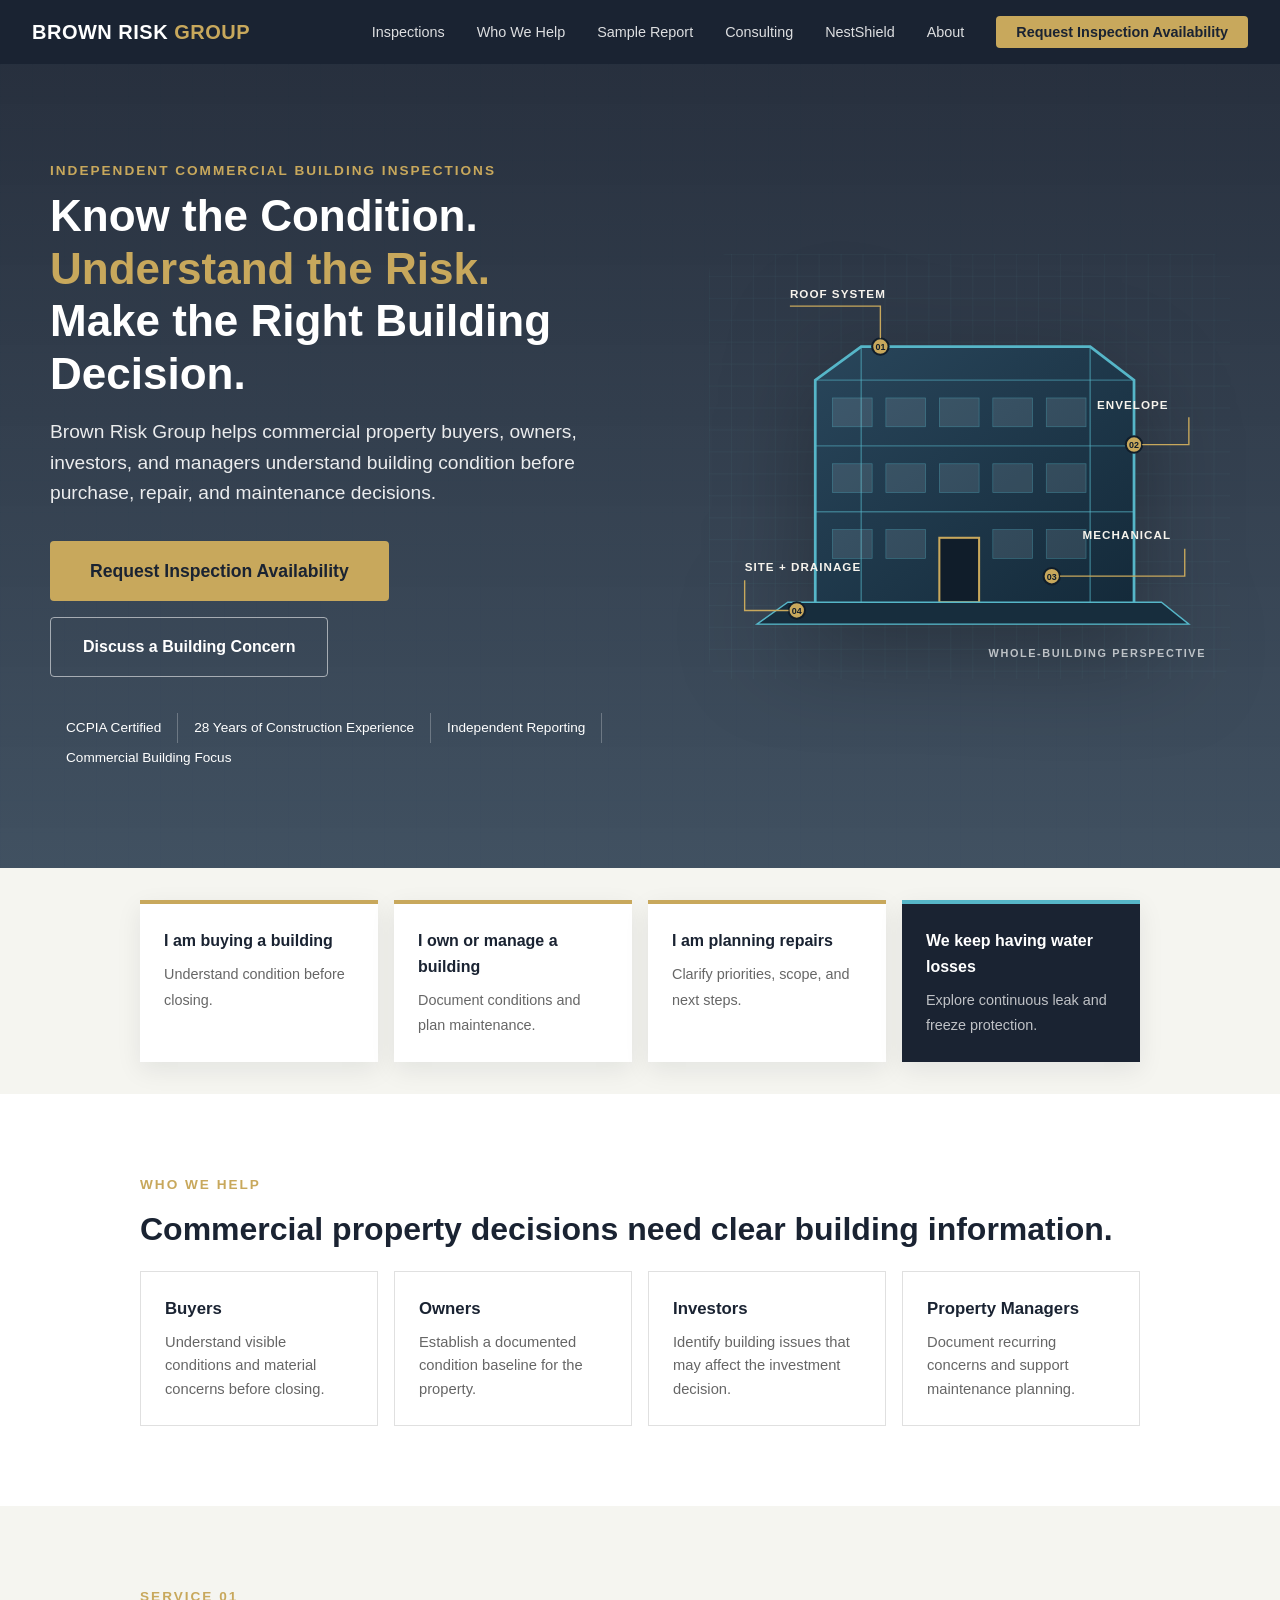
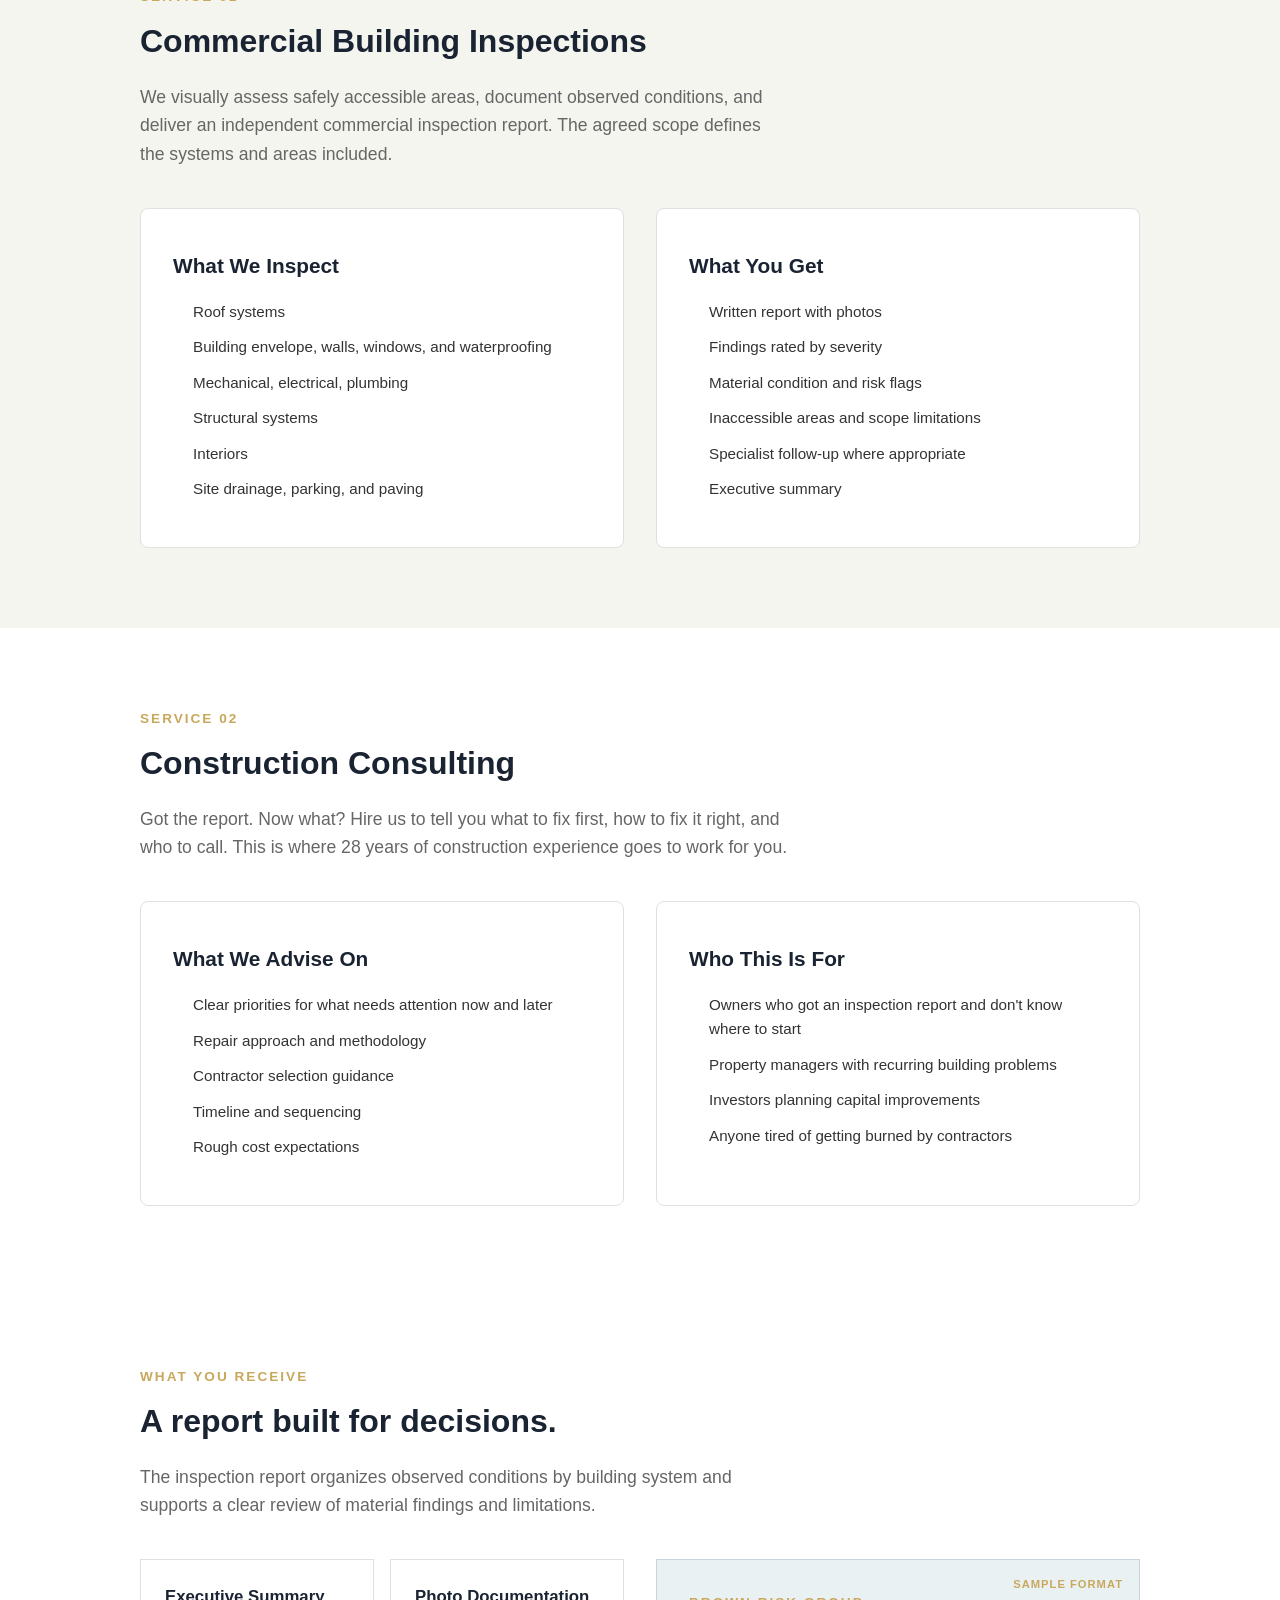
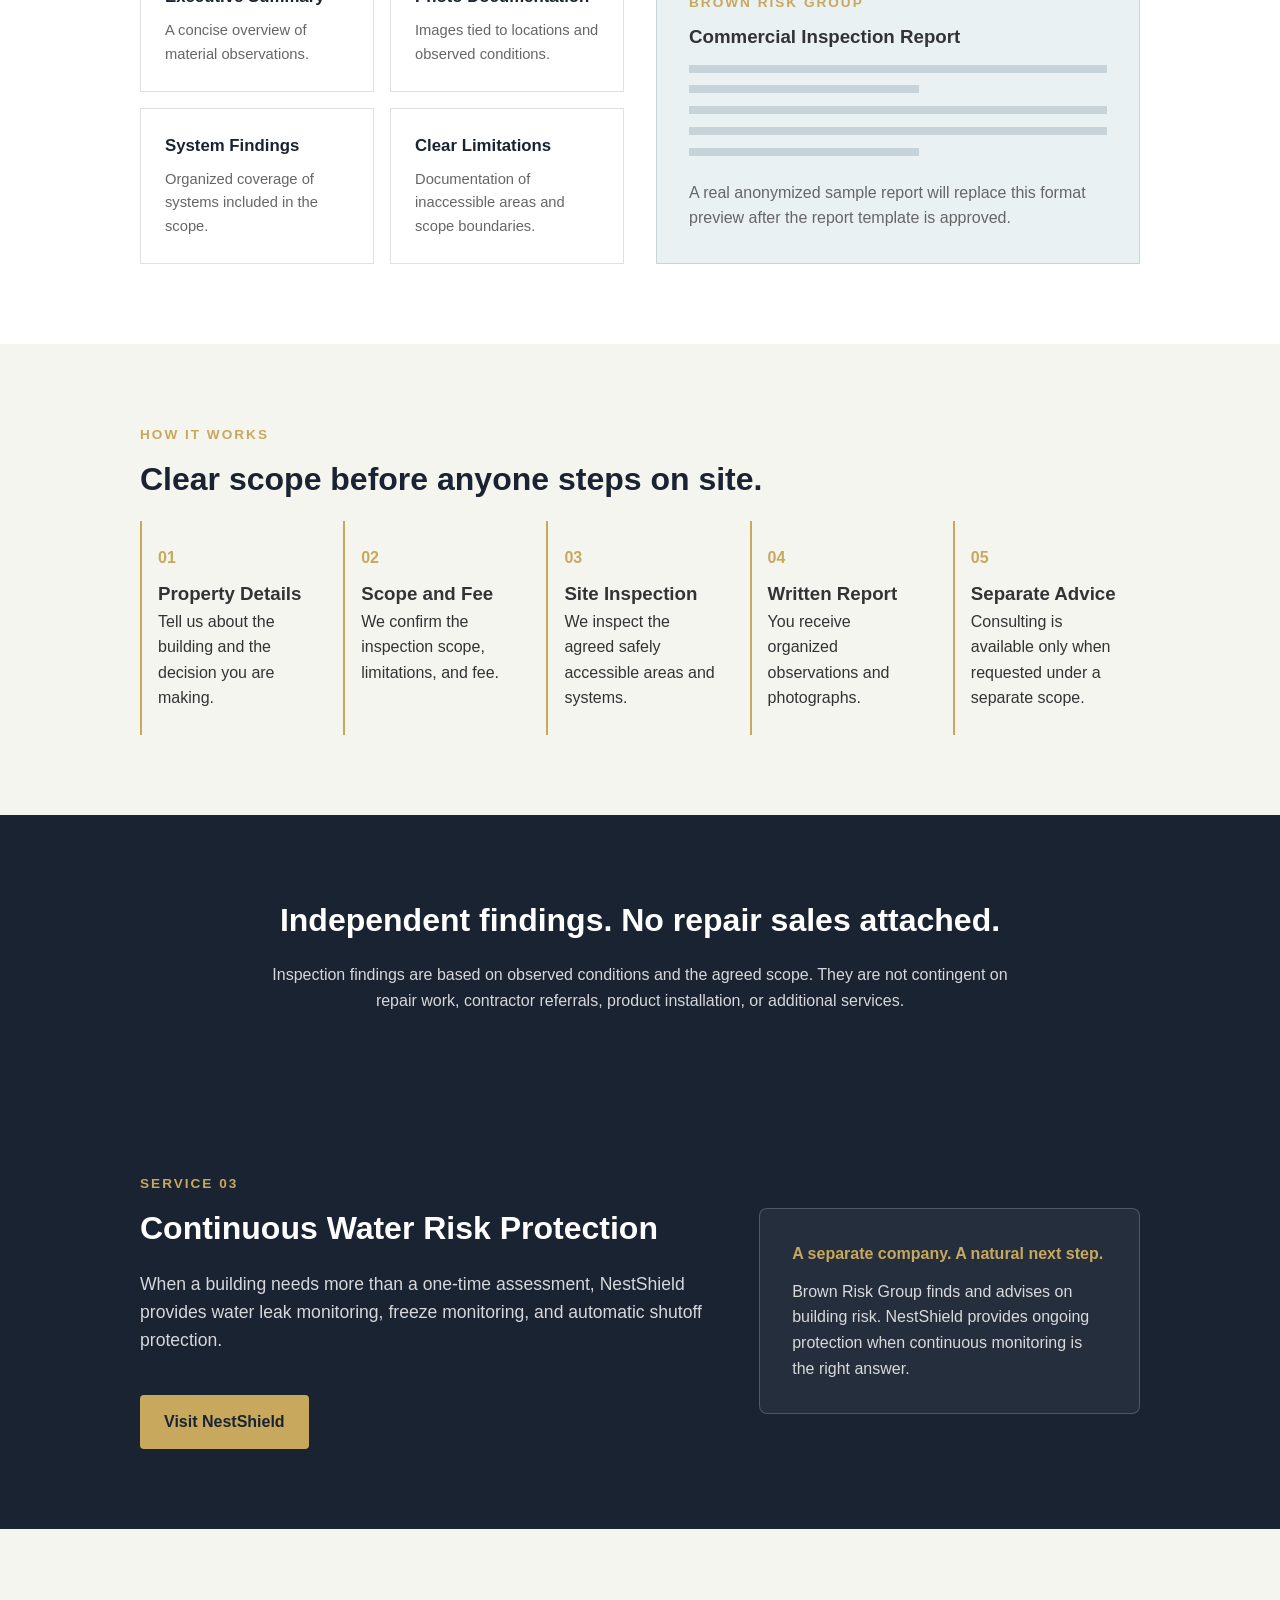
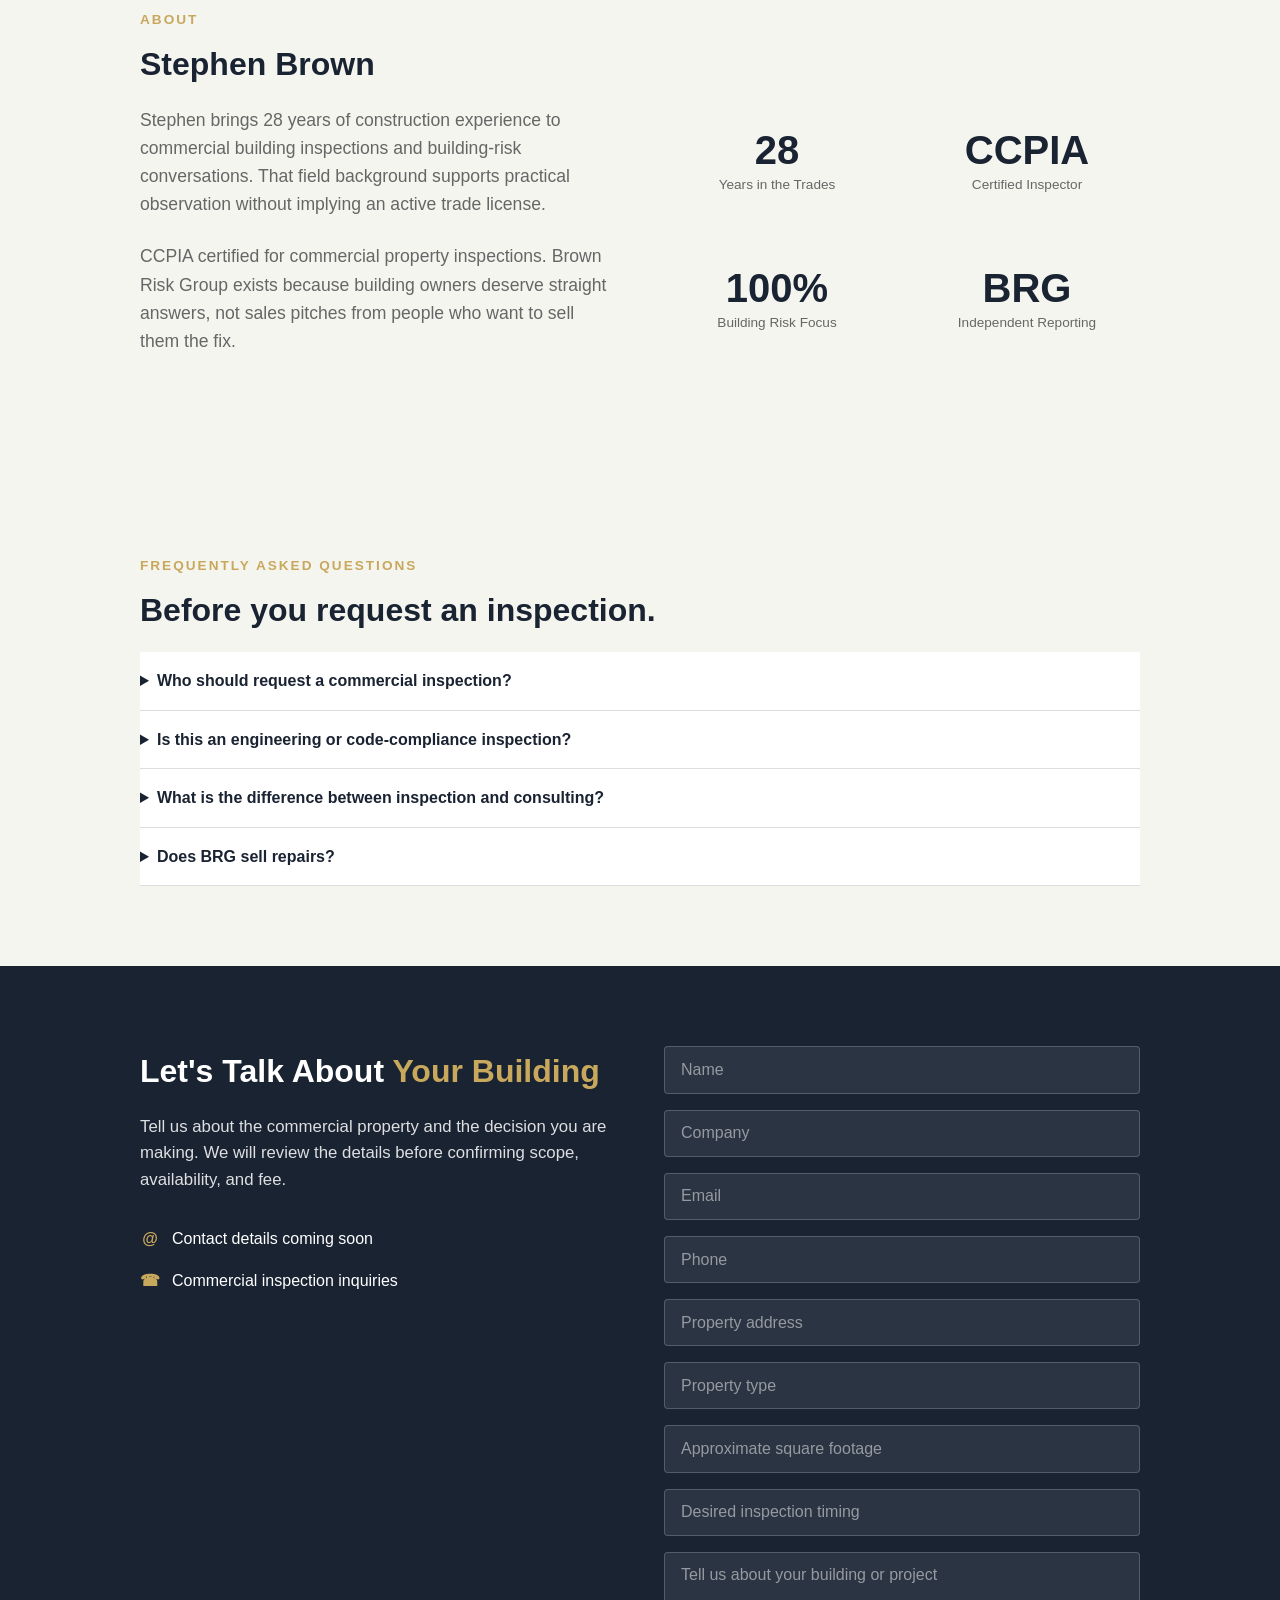
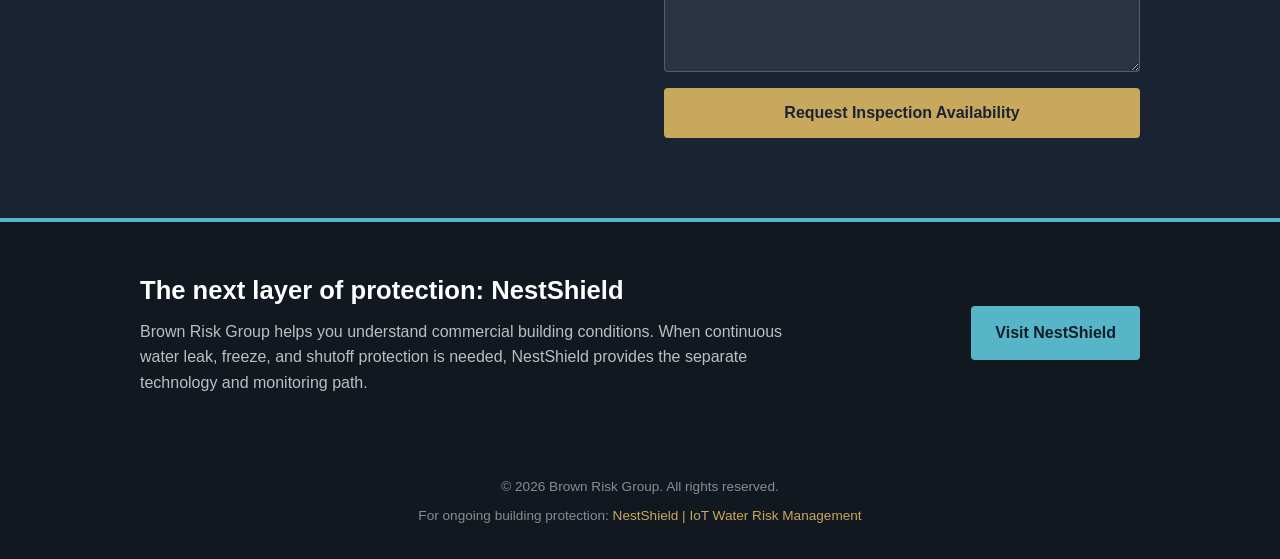
==== commit 33fe8229: "Add BRG commercial building hero graphic" ====
--- a/sites/brm/index.html
+++ b/sites/brm/index.html
@@ -95,7 +95,35 @@
       background-size: auto, 32px 32px, 32px 32px;
       color: var(--white);
       padding: 6rem 2rem;
-      text-align: center;
+      text-align: left;
+    }
+
+    .hero .container {
+      max-width: 1180px;
+      display: grid;
+      grid-template-columns: minmax(0, 1.08fr) minmax(360px, .92fr);
+      gap: 3rem;
+      align-items: center;
+    }
+
+    .hero-copy { min-width: 0; }
+
+    .hero-visual {
+      position: relative;
+      filter: drop-shadow(0 28px 45px rgba(0,0,0,.28));
+    }
+
+    .hero-visual img { display: block; width: 100%; height: auto; }
+
+    .hero-visual::after {
+      content: "WHOLE-BUILDING PERSPECTIVE";
+      position: absolute;
+      right: 1.5rem;
+      bottom: 1rem;
+      color: rgba(255,255,255,.68);
+      font-size: .68rem;
+      font-weight: 800;
+      letter-spacing: 1.6px;
     }
 
     .hero h1 {
@@ -111,7 +139,7 @@
       font-size: 1.2rem;
       opacity: 0.9;
       max-width: 600px;
-      margin: 0 auto 2rem;
+      margin: 0 0 2rem;
     }
 
     .hero-cta {
@@ -222,7 +250,7 @@
       font-weight: 700;
     }
 
-    .hero-actions { display: flex; justify-content: center; gap: 1rem; flex-wrap: wrap; }
+    .hero-actions { display: flex; justify-content: flex-start; gap: 1rem; flex-wrap: wrap; }
     .hero-secondary {
       display: inline-block;
       color: var(--white);
@@ -232,7 +260,7 @@
       font-weight: 700;
       text-decoration: none;
     }
-    .trust-strip { display: flex; justify-content: center; gap: 0; flex-wrap: wrap; margin-top: 2.25rem; }
+    .trust-strip { display: flex; justify-content: flex-start; gap: 0; flex-wrap: wrap; margin-top: 2.25rem; }
     .trust-strip span { padding: .25rem 1rem; border-right: 1px solid rgba(255,255,255,.25); font-size: .85rem; }
     .trust-strip span:last-child { border-right: 0; }
 
@@ -465,6 +493,8 @@
       }
       .mobile-menu { display: block; }
       .hero { padding: 4rem 1.5rem; }
+      .hero .container { grid-template-columns: 1fr; gap: 2rem; }
+      .hero-visual { max-width: 560px; margin: 0 auto; }
       .hero h1 { font-size: 2rem; }
       .hero p { font-size: 1rem; }
       .services-grid { grid-template-columns: 1fr; }
@@ -504,14 +534,17 @@
   <!-- HERO -->
   <section class="hero">
     <div class="container">
-      <div class="section-label">Independent Commercial Building Inspections</div>
-      <h1>Know the Condition.<br><span>Understand the Risk.</span><br>Make the Right Building Decision.</h1>
-      <p>Brown Risk Group helps commercial property buyers, owners, investors, and managers understand building condition before purchase, repair, and maintenance decisions.</p>
-      <div class="hero-actions">
-        <a href="#contact" class="hero-cta">Request Inspection Availability</a>
-        <a href="#consulting" class="hero-secondary">Discuss a Building Concern</a>
-      </div>
-      <div class="trust-strip"><span>CCPIA Certified</span><span>28 Years of Construction Experience</span><span>Independent Reporting</span><span>Commercial Building Focus</span></div>
+      <div class="hero-copy">
+        <div class="section-label">Independent Commercial Building Inspections</div>
+        <h1>Know the Condition.<br><span>Understand the Risk.</span><br>Make the Right Building Decision.</h1>
+        <p>Brown Risk Group helps commercial property buyers, owners, investors, and managers understand building condition before purchase, repair, and maintenance decisions.</p>
+        <div class="hero-actions">
+          <a href="#contact" class="hero-cta">Request Inspection Availability</a>
+          <a href="#consulting" class="hero-secondary">Discuss a Building Concern</a>
+        </div>
+        <div class="trust-strip"><span>CCPIA Certified</span><span>28 Years of Construction Experience</span><span>Independent Reporting</span><span>Commercial Building Focus</span></div>
+      </div>
+      <div class="hero-visual" aria-hidden="true"><img src="brg-commercial-building.svg" alt=""></div>
     </div>
   </section>
 
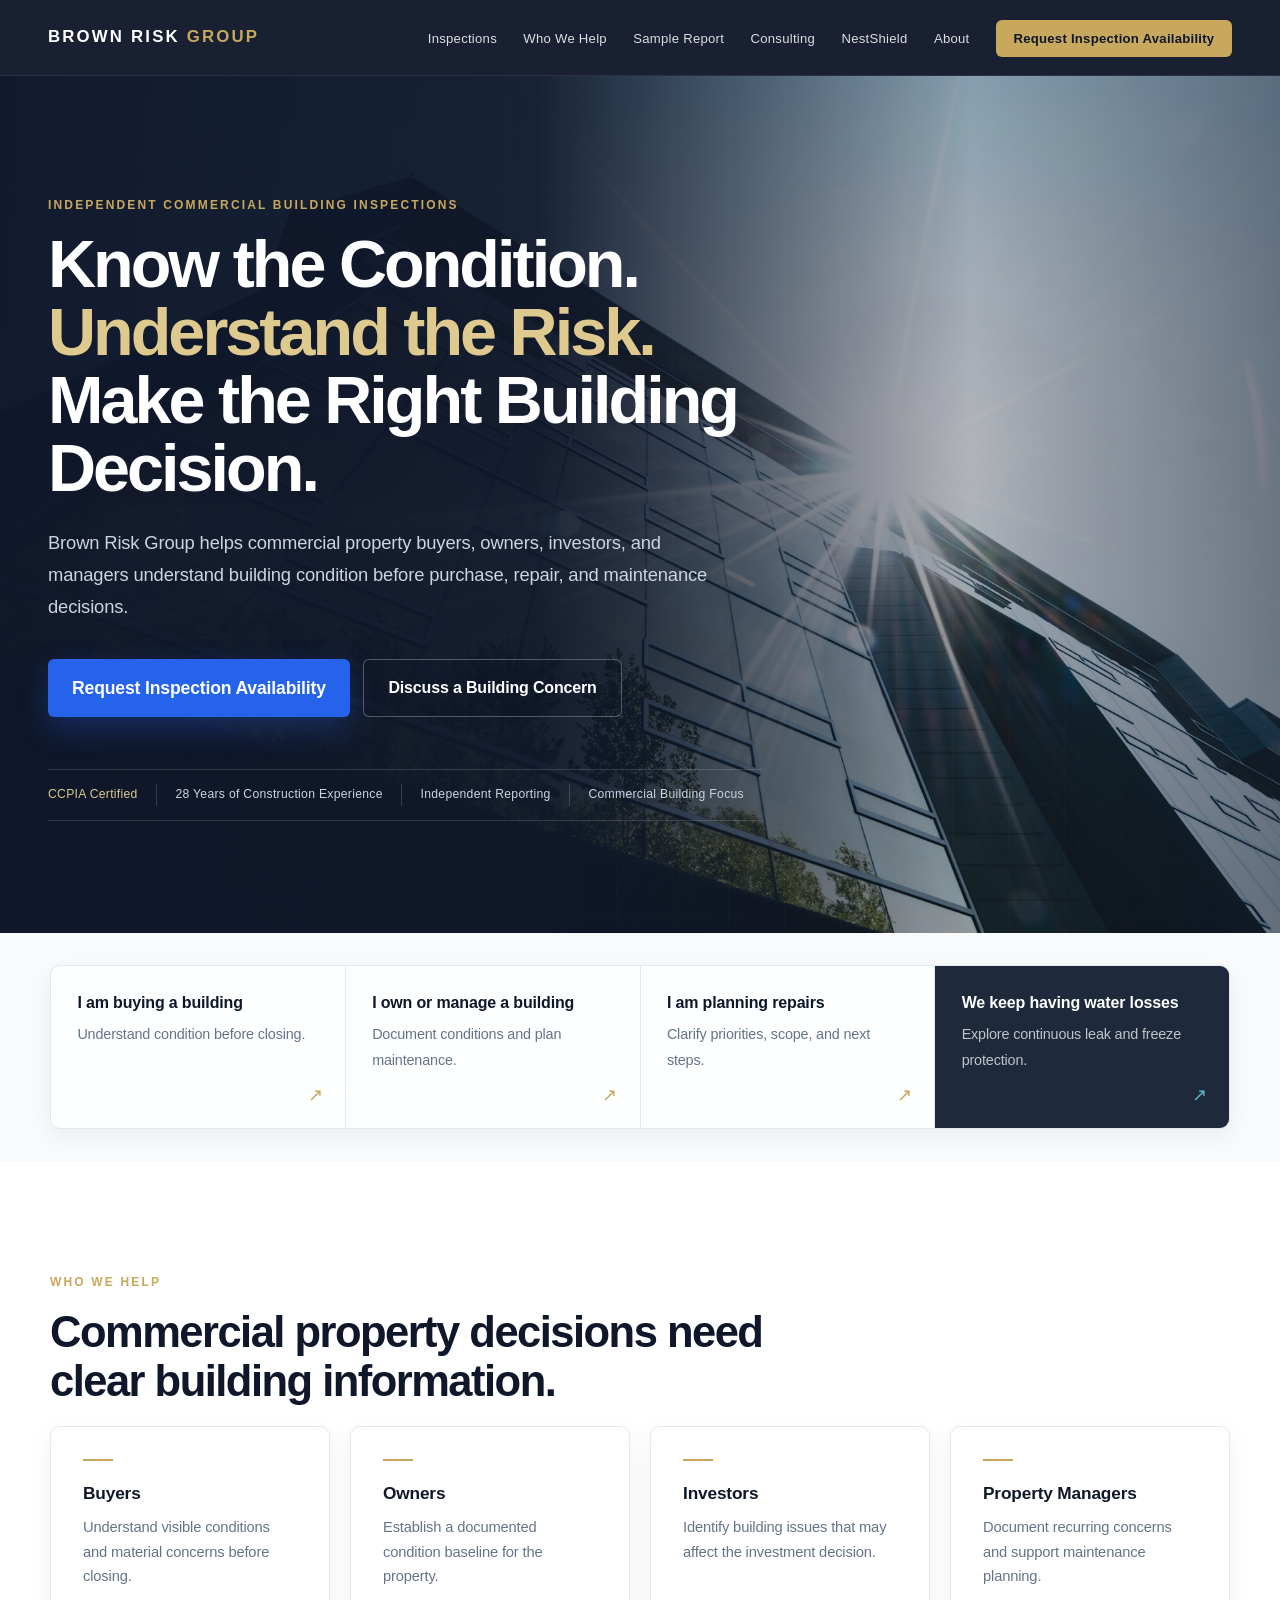
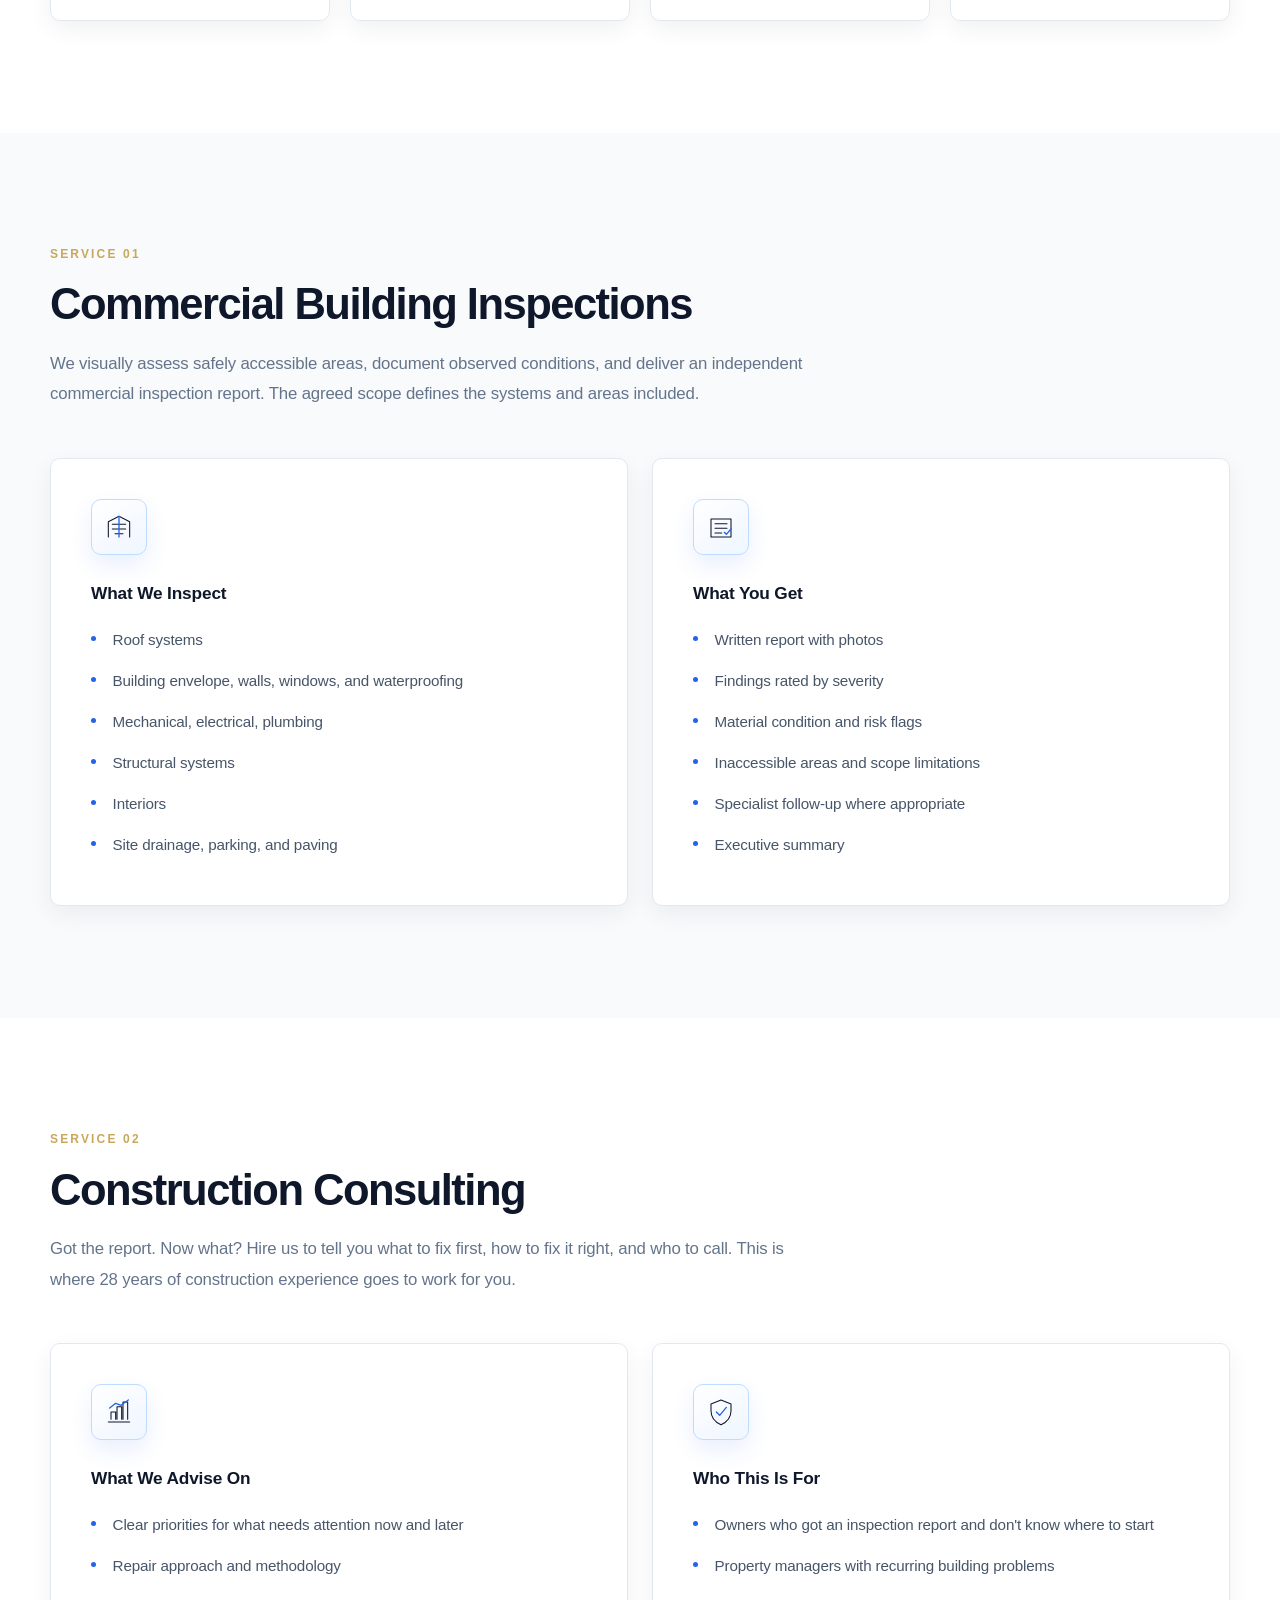
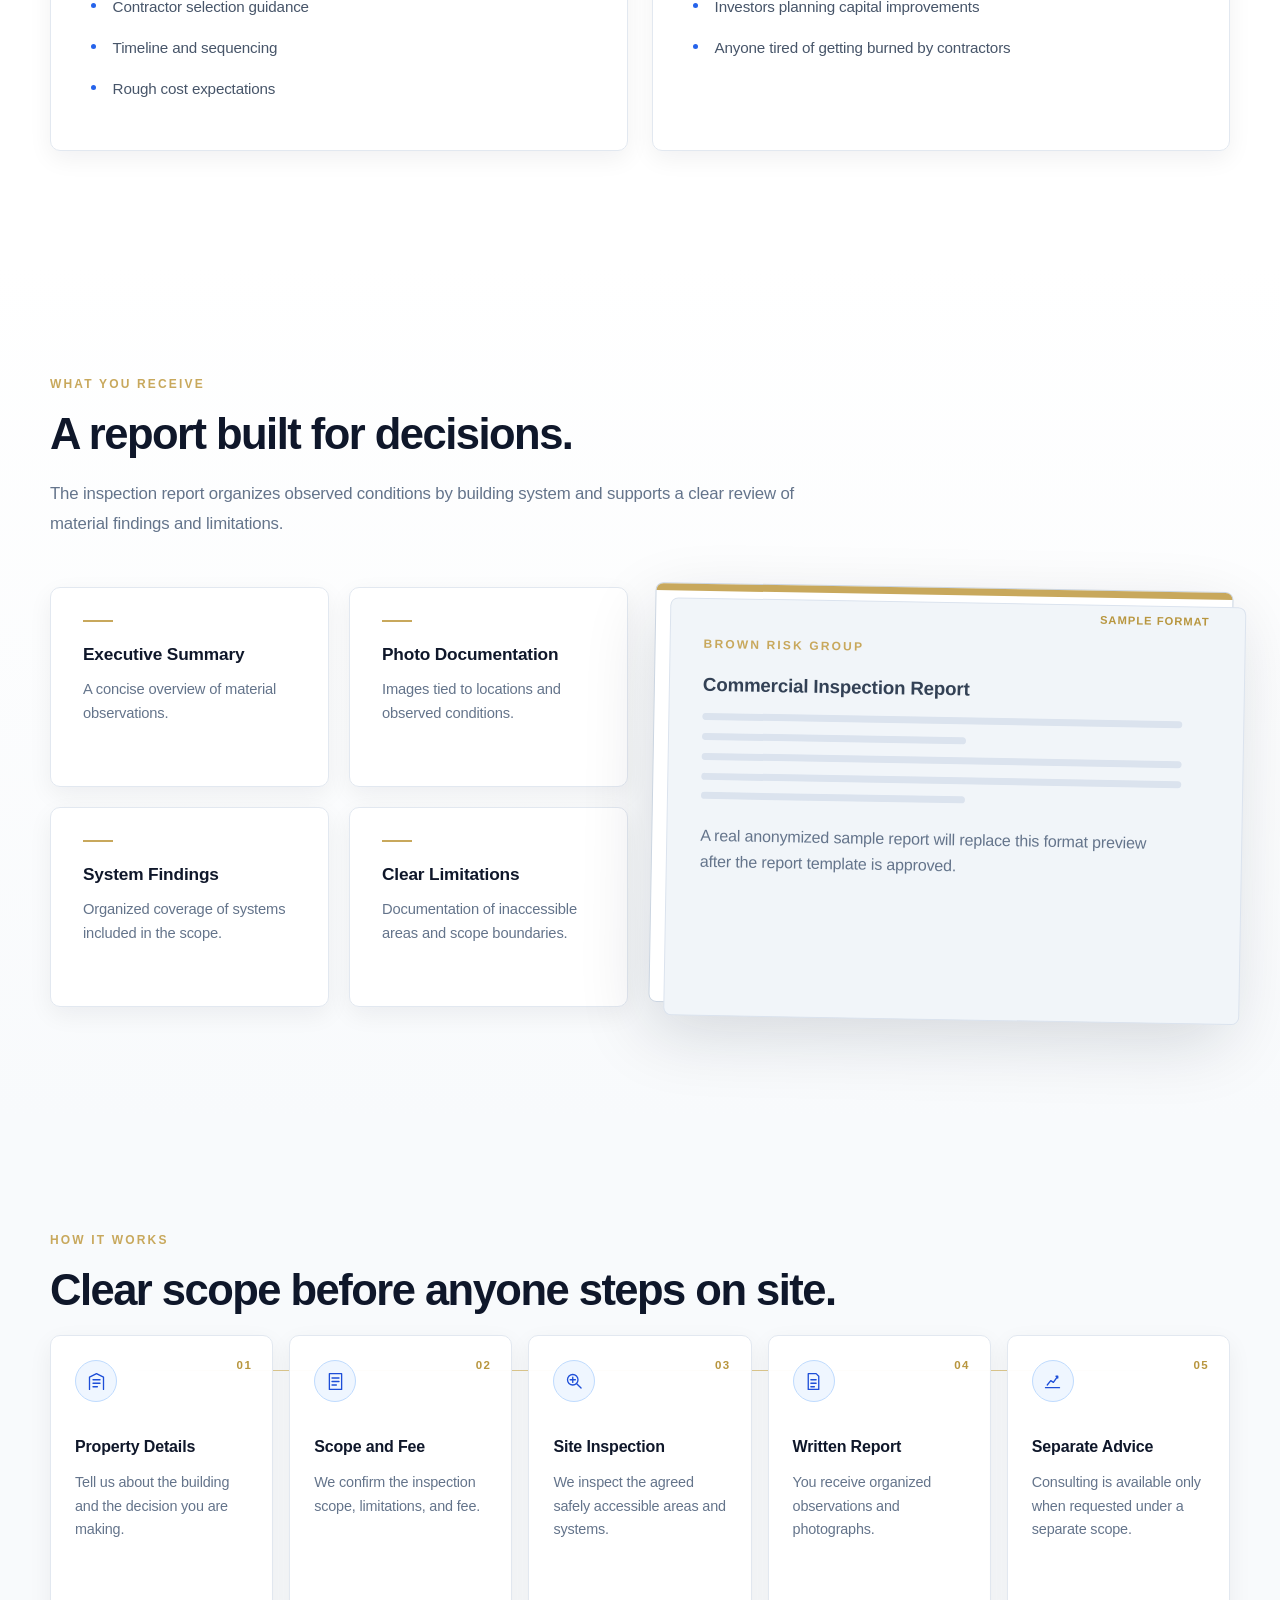
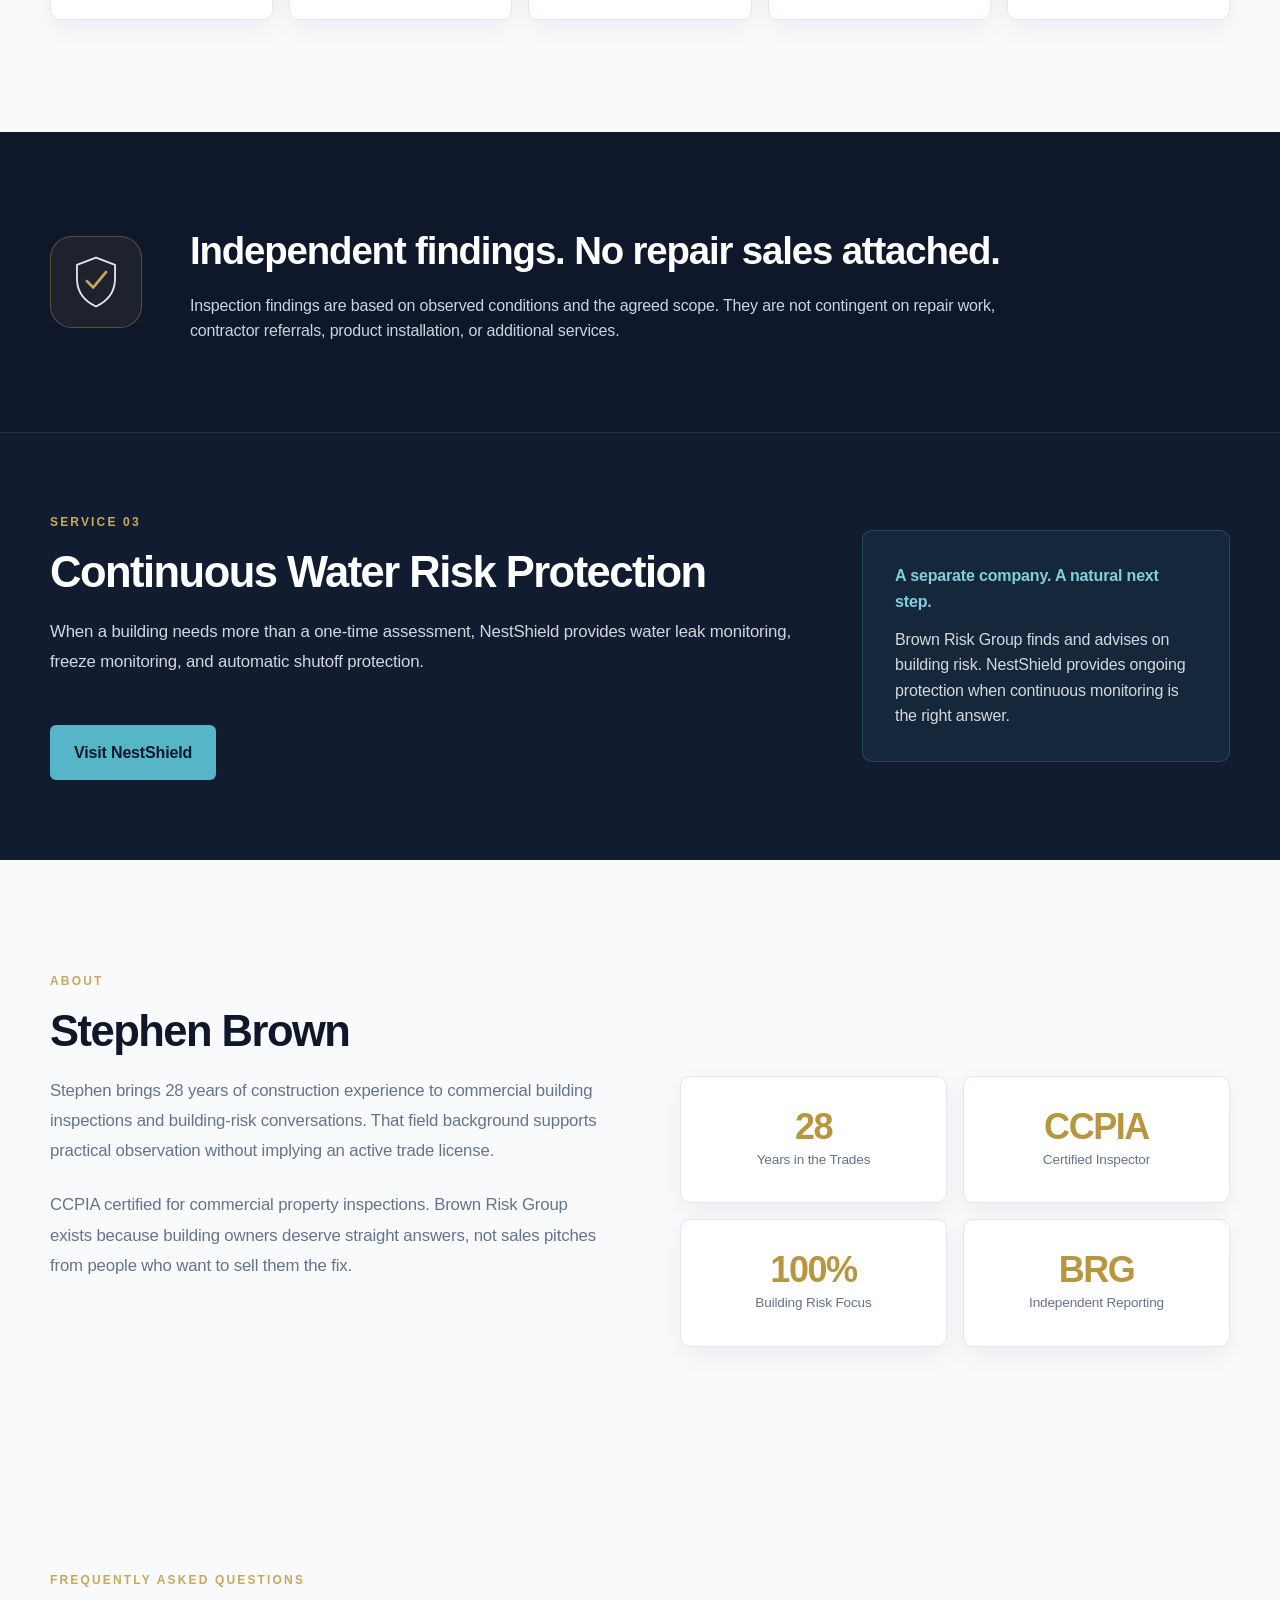
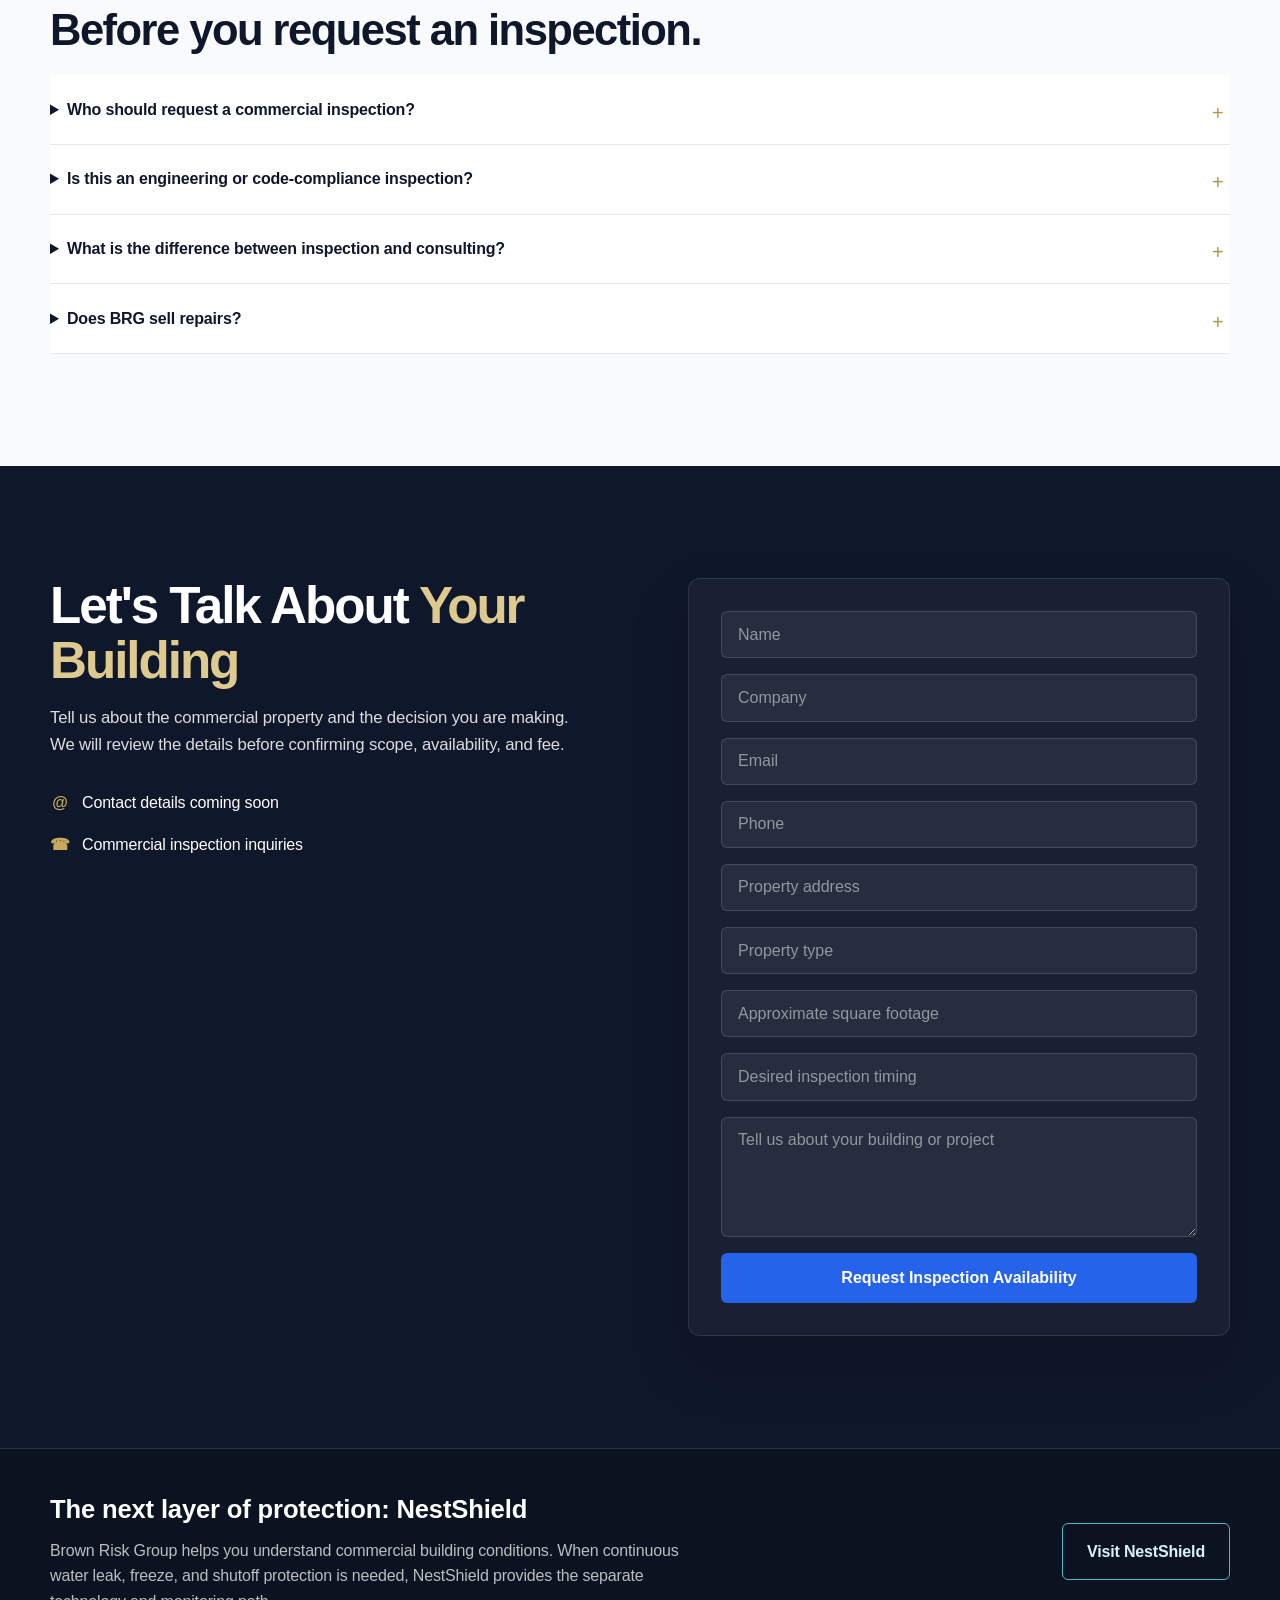
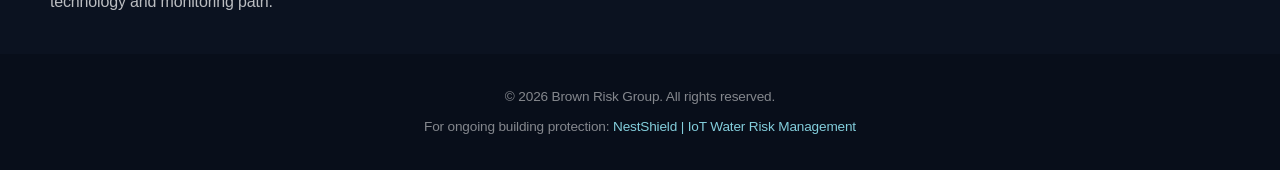
==== commit f36ecfee: "Polish BRG homepage visual system" ====
--- a/sites/brm/index.html
+++ b/sites/brm/index.html
@@ -110,20 +110,41 @@
 
     .hero-visual {
       position: relative;
-      filter: drop-shadow(0 28px 45px rgba(0,0,0,.28));
-    }
-
-    .hero-visual img { display: block; width: 100%; height: auto; }
+      min-height: 520px;
+      overflow: hidden;
+      border-radius: 2px;
+      box-shadow: 0 32px 70px rgba(0,0,0,.34);
+    }
+
+    .hero-visual img {
+      display: block;
+      width: 100%;
+      height: 100%;
+      position: absolute;
+      inset: 0;
+      object-fit: cover;
+      object-position: 46% center;
+      filter: saturate(.72) contrast(1.06);
+    }
+
+    .hero-visual::before {
+      content: "";
+      position: absolute;
+      inset: 0;
+      z-index: 1;
+      background: linear-gradient(180deg, rgba(16,27,40,.05), rgba(16,27,40,.52));
+      pointer-events: none;
+    }
 
     .hero-visual::after {
-      content: "WHOLE-BUILDING PERSPECTIVE";
+      content: "";
       position: absolute;
-      right: 1.5rem;
-      bottom: 1rem;
-      color: rgba(255,255,255,.68);
-      font-size: .68rem;
-      font-weight: 800;
-      letter-spacing: 1.6px;
+      z-index: 2;
+      left: 0;
+      bottom: 0;
+      width: 38%;
+      height: 5px;
+      background: var(--gold);
     }
 
     .hero h1 {
@@ -494,7 +515,7 @@
       .mobile-menu { display: block; }
       .hero { padding: 4rem 1.5rem; }
       .hero .container { grid-template-columns: 1fr; gap: 2rem; }
-      .hero-visual { max-width: 560px; margin: 0 auto; }
+      .hero-visual { width: 100%; max-width: 680px; min-height: 390px; margin: 0 auto; }
       .hero h1 { font-size: 2rem; }
       .hero p { font-size: 1rem; }
       .services-grid { grid-template-columns: 1fr; }
@@ -513,6 +534,7 @@
       .trust-strip span { border-right: 0; }
     }
   </style>
+  <link rel="stylesheet" href="brg-premium.css?v=20260713-2">
 </head>
 <body>
 
@@ -544,7 +566,9 @@
         </div>
         <div class="trust-strip"><span>CCPIA Certified</span><span>28 Years of Construction Experience</span><span>Independent Reporting</span><span>Commercial Building Focus</span></div>
       </div>
-      <div class="hero-visual" aria-hidden="true"><img src="brg-commercial-building.svg" alt=""></div>
+      <figure class="hero-visual">
+        <img src="brg-commercial-hero.jpg" alt="Low-angle view of a modern commercial building facade" width="1800" height="1200">
+      </figure>
     </div>
   </section>
 
@@ -578,6 +602,7 @@
       <p class="section-desc">We visually assess safely accessible areas, document observed conditions, and deliver an independent commercial inspection report. The agreed scope defines the systems and areas included.</p>
       <div class="services-grid">
         <div class="service-card">
+          <div class="service-icon" aria-hidden="true"><svg viewBox="0 0 48 48"><path d="M8 39V16l16-8 16 8v23M14 20h20M14 27h20M18 34h12"/><path class="accent" d="M24 8v31"/></svg></div>
           <h3>What We Inspect</h3>
           <ul>
             <li>Roof systems</li>
@@ -589,6 +614,7 @@
           </ul>
         </div>
         <div class="service-card">
+          <div class="service-icon" aria-hidden="true"><svg viewBox="0 0 48 48"><path d="M9 12h30v27H9zM15 19h18M15 26h18M15 33h10"/><path class="accent" d="m29 32 3 3 7-8"/></svg></div>
           <h3>What You Get</h3>
           <ul>
             <li>Written report with photos</li>
@@ -611,6 +637,7 @@
       <p class="section-desc">Got the report. Now what? Hire us to tell you what to fix first, how to fix it right, and who to call. This is where 28 years of construction experience goes to work for you.</p>
       <div class="services-grid">
         <div class="service-card">
+          <div class="service-icon" aria-hidden="true"><svg viewBox="0 0 48 48"><path d="M8 39h32M12 35V24h7v11M21 35V16h7v19M30 35V9h7v26"/><path class="accent" d="m10 18 9-7 8 3 11-8"/></svg></div>
           <h3>What We Advise On</h3>
           <ul>
             <li>Clear priorities for what needs attention now and later</li>
@@ -621,6 +648,7 @@
           </ul>
         </div>
         <div class="service-card">
+          <div class="service-icon" aria-hidden="true"><svg viewBox="0 0 48 48"><path d="M24 6 39 12v10c0 10-6 17-15 21C15 39 9 32 9 22V12z"/><path class="accent" d="m17 24 5 5 10-12"/></svg></div>
           <h3>Who This Is For</h3>
           <ul>
             <li>Owners who got an inspection report and don't know where to start</li>
@@ -646,6 +674,7 @@
           <div class="deliverable-item"><h3>Clear Limitations</h3><p>Documentation of inaccessible areas and scope boundaries.</p></div>
         </div>
         <div class="report-preview" aria-label="Sample report format placeholder">
+          <div class="report-stack" aria-hidden="true"></div>
           <div class="section-label">Brown Risk Group</div><h3>Commercial Inspection Report</h3>
           <div class="report-line"></div><div class="report-line short"></div><div class="report-line"></div><div class="report-line"></div><div class="report-line short"></div>
           <p style="margin-top:1.5rem;color:var(--text-light);">A real anonymized sample report will replace this format preview after the report template is approved.</p>
@@ -659,17 +688,17 @@
       <div class="section-label">How It Works</div>
       <h2 class="section-title">Clear scope before anyone steps on site.</h2>
       <div class="process">
-        <div class="process-step"><strong>01</strong><h3>Property Details</h3><p>Tell us about the building and the decision you are making.</p></div>
-        <div class="process-step"><strong>02</strong><h3>Scope and Fee</h3><p>We confirm the inspection scope, limitations, and fee.</p></div>
-        <div class="process-step"><strong>03</strong><h3>Site Inspection</h3><p>We inspect the agreed safely accessible areas and systems.</p></div>
-        <div class="process-step"><strong>04</strong><h3>Written Report</h3><p>You receive organized observations and photographs.</p></div>
-        <div class="process-step"><strong>05</strong><h3>Separate Advice</h3><p>Consulting is available only when requested under a separate scope.</p></div>
+        <div class="process-step"><strong>01</strong><div class="process-icon" aria-hidden="true"><svg viewBox="0 0 24 24"><path d="M4 21V7l8-4 8 4v14M8 10h8M8 14h8M8 18h5"/></svg></div><h3>Property Details</h3><p>Tell us about the building and the decision you are making.</p></div>
+        <div class="process-step"><strong>02</strong><div class="process-icon" aria-hidden="true"><svg viewBox="0 0 24 24"><path d="M5 3h14v18H5zM8 8h8M8 12h8M8 16h5"/></svg></div><h3>Scope and Fee</h3><p>We confirm the inspection scope, limitations, and fee.</p></div>
+        <div class="process-step"><strong>03</strong><div class="process-icon" aria-hidden="true"><svg viewBox="0 0 24 24"><circle cx="10" cy="10" r="6"/><path d="m14.5 14.5 5 5M10 7v6M7 10h6"/></svg></div><h3>Site Inspection</h3><p>We inspect the agreed safely accessible areas and systems.</p></div>
+        <div class="process-step"><strong>04</strong><div class="process-icon" aria-hidden="true"><svg viewBox="0 0 24 24"><path d="M6 3h9l3 3v15H6zM9 10h6M9 14h6M9 18h4"/></svg></div><h3>Written Report</h3><p>You receive organized observations and photographs.</p></div>
+        <div class="process-step"><strong>05</strong><div class="process-icon" aria-hidden="true"><svg viewBox="0 0 24 24"><path d="M4 19h16M6 16l4-5 3 2 5-7M16 6h2v2"/></svg></div><h3>Separate Advice</h3><p>Consulting is available only when requested under a separate scope.</p></div>
       </div>
     </div>
   </section>
 
   <section class="independence">
-    <div class="container"><h2>Independent findings. No repair sales attached.</h2><p>Inspection findings are based on observed conditions and the agreed scope. They are not contingent on repair work, contractor referrals, product installation, or additional services.</p></div>
+    <div class="container independence-inner"><div class="independence-mark" aria-hidden="true"><svg viewBox="0 0 64 64"><path d="M32 5 53 13v15c0 15-8 25-21 31C19 53 11 43 11 28V13z"/><path class="accent" d="m22 31 7 7 14-17"/></svg></div><div><h2>Independent findings. No repair sales attached.</h2><p>Inspection findings are based on observed conditions and the agreed scope. They are not contingent on repair work, contractor referrals, product installation, or additional services.</p></div></div>
   </section>
 
   <!-- NESTSHIELD HANDOFF -->
--- a/sites/brm/brg-premium.css
+++ b/sites/brm/brg-premium.css
@@ -0,0 +1,324 @@
+/* Brown Risk Group premium visual system */
+:root {
+  --navy: #0f172a;
+  --slate: #1e293b;
+  --gold: #c8a85c;
+  --gold-hover: #b8963f;
+  --light: #f8fafc;
+  --white: #ffffff;
+  --text: #334155;
+  --text-light: #64748b;
+  --border: #e2e8f0;
+  --blue-soft: #eff6ff;
+  --shadow-sm: 0 8px 24px rgba(15, 23, 42, .06);
+  --shadow-lg: 0 28px 70px rgba(15, 23, 42, .16);
+}
+
+html { scroll-behavior: smooth; }
+
+body {
+  background: var(--white);
+  color: var(--text);
+  font-family: Inter, ui-sans-serif, -apple-system, BlinkMacSystemFont, "Segoe UI", sans-serif;
+  letter-spacing: -.01em;
+  -webkit-font-smoothing: antialiased;
+}
+
+nav {
+  min-height: 76px;
+  padding: 0 3rem;
+  background: rgba(15, 23, 42, .96);
+  border-bottom: 1px solid rgba(255, 255, 255, .08);
+  backdrop-filter: blur(18px);
+}
+
+.nav-brand { font-size: 1.05rem; letter-spacing: .13em; }
+.nav-brand span { color: #c8a85c; }
+.nav-links { align-items: center; gap: 1.65rem; }
+.nav-links a { font-size: .82rem; letter-spacing: .02em; }
+.nav-cta { padding: .7rem 1.1rem; border-radius: 6px; }
+
+.hero {
+  position: relative;
+  isolation: isolate;
+  overflow: hidden;
+  padding: 7.5rem 3rem 7rem;
+  background: var(--navy);
+}
+
+.hero::before {
+  content: "";
+  position: absolute;
+  inset: 0;
+  z-index: -2;
+  background:
+    linear-gradient(90deg, rgba(15,23,42,.98) 0%, rgba(15,23,42,.94) 42%, rgba(15,23,42,.30) 76%, rgba(15,23,42,.56) 100%),
+    url("brg-commercial-hero.jpg") center 48% / cover no-repeat;
+}
+
+.hero::after {
+  content: "";
+  position: absolute;
+  inset: 0;
+  z-index: -1;
+  opacity: .16;
+  background-image:
+    linear-gradient(rgba(200,168,92,.22) 1px, transparent 1px),
+    linear-gradient(90deg, rgba(200,168,92,.22) 1px, transparent 1px);
+  background-size: 56px 56px;
+  mask-image: linear-gradient(90deg, transparent 10%, #000 72%, transparent 100%);
+}
+
+.hero .container {
+  max-width: 1240px;
+  grid-template-columns: minmax(0, 760px);
+  margin: 0 auto;
+}
+
+.hero-copy { position: relative; z-index: 3; }
+.hero-visual { display: none; }
+
+.section-label {
+  color: #c8a85c;
+  font-size: .75rem;
+  letter-spacing: .18em;
+  margin-bottom: 1rem;
+}
+
+.hero h1 {
+  max-width: 760px;
+  margin-bottom: 1.5rem;
+  color: var(--white);
+  font-size: clamp(2.8rem, 5.2vw, 4.75rem);
+  font-weight: 650;
+  line-height: 1.02;
+  letter-spacing: -.045em;
+}
+
+.hero h1 span { color: #dec98f; }
+
+.hero p {
+  max-width: 680px;
+  margin-bottom: 2.2rem;
+  color: #cbd5e1;
+  font-size: 1.15rem;
+  line-height: 1.75;
+  opacity: 1;
+}
+
+.hero-actions { gap: .85rem; }
+.hero-cta, .hero-secondary, .handoff-link, .final-handoff a, .contact-form button {
+  border-radius: 6px;
+  transition: transform .2s ease, box-shadow .2s ease, background .2s ease, border-color .2s ease;
+}
+
+.hero-cta {
+  padding: .95rem 1.5rem;
+  color: var(--white);
+  background: #2563eb;
+  box-shadow: 0 12px 30px rgba(37, 99, 235, .28);
+}
+
+.hero-cta:hover, .contact-form button:hover { background: #1d4ed8; transform: translateY(-2px); }
+.hero-secondary { padding: .95rem 1.5rem; background: rgba(15,23,42,.26); border-color: rgba(255,255,255,.28); }
+.hero-secondary:hover { background: rgba(255,255,255,.09); border-color: rgba(255,255,255,.52); transform: translateY(-2px); }
+
+.trust-strip {
+  width: fit-content;
+  margin-top: 3.25rem;
+  padding: .85rem 0;
+  border-top: 1px solid rgba(255,255,255,.15);
+  border-bottom: 1px solid rgba(255,255,255,.15);
+}
+
+.trust-strip span { padding: .1rem 1.15rem; color: #cbd5e1; border-color: rgba(255,255,255,.16); font-size: .76rem; letter-spacing: .025em; }
+.trust-strip span:first-child { padding-left: 0; color: #dec98f; }
+
+section { padding: 7rem 3rem; }
+.container { max-width: 1180px; }
+.section-light { background: var(--white); }
+.section-alt { position: relative; background: var(--light); }
+
+.section-title {
+  max-width: 790px;
+  margin-bottom: 1.25rem;
+  color: var(--navy);
+  font-size: clamp(2rem, 3.4vw, 3.15rem);
+  font-weight: 650;
+  line-height: 1.12;
+  letter-spacing: -.035em;
+}
+
+.section-desc { max-width: 760px; margin-bottom: 3rem; color: var(--text-light); font-size: 1.05rem; line-height: 1.8; }
+
+.intent-grid { gap: 1px; padding: 0; overflow: hidden; border: 1px solid var(--border); border-radius: 10px; background: var(--border); box-shadow: var(--shadow-sm); }
+.intent-card {
+  position: relative;
+  min-height: 162px;
+  padding: 1.65rem;
+  border: 0;
+  background: rgba(255,255,255,.98);
+  box-shadow: none;
+  transition: transform .2s ease, background .2s ease;
+}
+.intent-card::after { content: "↗"; position: absolute; right: 1.4rem; bottom: 1.2rem; color: #c8a85c; font-size: 1.1rem; }
+.intent-card:hover { z-index: 2; transform: translateY(-4px); background: var(--blue-soft); }
+.intent-card strong { font-size: 1rem; line-height: 1.35; }
+.intent-card.nest { background: var(--slate); border: 0; }
+.intent-card.nest::after { color: #56b6c8; }
+
+.audience-grid, .deliverable-grid { gap: 1.25rem; }
+.audience-item, .deliverable-item, .service-card {
+  position: relative;
+  overflow: hidden;
+  padding: 2rem;
+  border: 1px solid var(--border);
+  border-radius: 10px;
+  background: rgba(255,255,255,.94);
+  box-shadow: var(--shadow-sm);
+  transition: transform .22s ease, box-shadow .22s ease, border-color .22s ease;
+}
+.audience-item:hover, .deliverable-item:hover, .service-card:hover { transform: translateY(-5px); border-color: #bfdbfe; box-shadow: 0 18px 44px rgba(15,23,42,.10); }
+.audience-item::before, .deliverable-item::before { content: ""; display: block; width: 30px; height: 2px; margin-bottom: 1.2rem; background: #c8a85c; }
+.audience-item h3, .deliverable-item h3, .service-card h3 { font-size: 1.08rem; font-weight: 650; }
+.audience-item p, .deliverable-item p { line-height: 1.65; }
+
+.services-grid { gap: 1.5rem; }
+.service-card { padding: 2.5rem; }
+.service-icon {
+  display: grid;
+  place-items: center;
+  width: 56px;
+  height: 56px;
+  margin-bottom: 1.6rem;
+  border: 1px solid #bfdbfe;
+  border-radius: 10px;
+  background: linear-gradient(145deg, #fff, #eff6ff);
+  box-shadow: 0 10px 22px rgba(37,99,235,.10);
+}
+.service-icon svg { width: 32px; fill: none; stroke: #0f172a; stroke-width: 1.6; stroke-linecap: round; stroke-linejoin: round; }
+.service-icon svg .accent { stroke: #2563eb; stroke-width: 2; }
+.service-card li { padding: .52rem 0 .52rem 1.35rem; color: #475569; }
+.service-card li::before { top: 1rem; width: 5px; height: 5px; background: #2563eb; }
+
+#report { background: linear-gradient(180deg, #fff 0%, #f8fafc 100%); }
+.report-preview {
+  isolation: isolate;
+  min-height: 420px;
+  padding: 3.2rem 3rem;
+  overflow: visible;
+  border: 1px solid #cbd5e1;
+  border-radius: 8px;
+  background: #fff;
+  box-shadow: var(--shadow-lg);
+  transform: rotate(1deg);
+  transition: transform .25s ease, box-shadow .25s ease;
+}
+.report-preview:hover { transform: rotate(0) translateY(-5px); box-shadow: 0 36px 80px rgba(15,23,42,.20); }
+.report-preview::before { top: 1.3rem; right: 1.4rem; color: #b8963f; }
+.report-preview::after {
+  content: "";
+  position: absolute;
+  z-index: -2;
+  inset: 14px -14px -14px 14px;
+  border: 1px solid #dbe3ee;
+  border-radius: 8px;
+  background: #f1f5f9;
+}
+.report-stack { position: absolute; top: 0; left: 0; width: 100%; height: 7px; border-radius: 8px 8px 0 0; background: #c8a85c; }
+.report-line { height: 7px; border-radius: 4px; background: #dbe3ee; }
+
+.process { position: relative; gap: 1rem; }
+.process::before { content: ""; position: absolute; top: 35px; left: 6%; right: 6%; height: 1px; background: linear-gradient(90deg, transparent, #dec98f 10%, #dec98f 90%, transparent); }
+.process-step {
+  position: relative;
+  z-index: 1;
+  min-height: 285px;
+  padding: 1.5rem;
+  border: 1px solid var(--border);
+  border-radius: 10px;
+  background: rgba(255,255,255,.96);
+  box-shadow: var(--shadow-sm);
+}
+.process-step strong { position: absolute; top: 1.25rem; right: 1.25rem; color: #b8963f; font-size: .72rem; letter-spacing: .12em; }
+.process-icon { display: grid; place-items: center; width: 42px; height: 42px; margin-bottom: 2rem; border: 1px solid #bfdbfe; border-radius: 50%; background: #eff6ff; }
+.process-icon svg { width: 21px; fill: none; stroke: #1d4ed8; stroke-width: 1.5; stroke-linecap: round; stroke-linejoin: round; }
+.process-step h3 { margin-bottom: .7rem; color: var(--navy); font-size: 1rem; }
+.process-step p { color: var(--text-light); font-size: .9rem; line-height: 1.65; }
+
+.independence { padding: 5.5rem 3rem; background: var(--navy); text-align: left; }
+.independence-inner { display: grid; grid-template-columns: 100px 1fr; align-items: center; gap: 2.5rem; }
+.independence-mark { display: grid; place-items: center; width: 92px; height: 92px; border: 1px solid rgba(200,168,92,.34); border-radius: 22px; background: rgba(200,168,92,.08); }
+.independence-mark svg { width: 58px; fill: none; stroke: #e2e8f0; stroke-width: 2; stroke-linecap: round; stroke-linejoin: round; }
+.independence-mark svg .accent { stroke: #c8a85c; stroke-width: 3; }
+.independence h2 { margin-bottom: .7rem; font-size: clamp(1.8rem, 3vw, 2.7rem); letter-spacing: -.03em; }
+.independence p { margin: 0; max-width: 840px; color: #cbd5e1; opacity: 1; }
+
+.handoff { padding: 5rem 3rem; background: #111c31; border-top: 1px solid rgba(148,163,184,.14); }
+.handoff-grid { grid-template-columns: 1.35fr .65fr; }
+.handoff-link { color: #0f172a; background: #56b6c8; }
+.handoff-note { border-color: rgba(86,182,200,.24); border-radius: 10px; background: rgba(86,182,200,.07); }
+.handoff-note strong { color: #83cedc; }
+
+.about-content { gap: 5rem; }
+.about-stats { gap: 1rem; }
+.stat { padding: 2rem 1rem; border: 1px solid var(--border); border-radius: 10px; background: #fff; box-shadow: var(--shadow-sm); }
+.stat-number { color: #b8963f; font-size: 2.25rem; letter-spacing: -.04em; }
+
+details { padding: 1.35rem 0; border-color: var(--border); }
+summary { position: relative; padding-right: 2rem; font-size: 1rem; }
+summary::after { content: "+"; position: absolute; right: .4rem; color: #b8963f; font-size: 1.25rem; font-weight: 400; }
+details[open] summary::after { content: "−"; }
+
+.contact-section { padding: 7rem 3rem; background: var(--navy); }
+.contact-grid { max-width: 1180px; gap: 6rem; }
+.contact-info h2 { font-size: clamp(2.2rem,4vw,3.5rem); line-height: 1.08; letter-spacing: -.04em; }
+.contact-info h2 span { color: #dec98f; }
+.contact-detail .icon { color: #c8a85c; }
+.contact-form { padding: 2rem; border: 1px solid rgba(148,163,184,.18); border-radius: 12px; background: rgba(255,255,255,.04); box-shadow: 0 28px 60px rgba(0,0,0,.16); }
+.contact-form input, .contact-form textarea { border-color: rgba(148,163,184,.25); border-radius: 6px; background: rgba(255,255,255,.06); transition: border-color .2s, background .2s, box-shadow .2s; }
+.contact-form input:focus, .contact-form textarea:focus { outline: none; border-color: #60a5fa; background: rgba(255,255,255,.09); box-shadow: 0 0 0 3px rgba(37,99,235,.2); }
+.contact-form button { color: #fff; background: #2563eb; }
+
+.final-handoff { padding: 2.5rem 3rem; border-top: 1px solid rgba(86,182,200,.22); background: #0b1220; }
+.final-handoff-inner { max-width: 1180px; }
+.final-handoff a { color: #d8f3f7; background: transparent; border: 1px solid #56b6c8; }
+.final-handoff a:hover { color: #0f172a; background: #56b6c8; transform: translateY(-2px); }
+footer { background: #080e1a; }
+footer a { color: #83cedc; }
+
+a:focus-visible, button:focus-visible, summary:focus-visible, input:focus-visible, textarea:focus-visible { outline: 3px solid #60a5fa; outline-offset: 3px; }
+
+@media (max-width: 980px) {
+  nav { padding: 0 1.5rem; }
+  .nav-links { gap: 1rem; }
+  .hero { padding: 6rem 2rem; }
+  .intent-grid, .audience-grid { grid-template-columns: 1fr 1fr; }
+  .process { grid-template-columns: repeat(2, 1fr); }
+  .process::before { display: none; }
+  .process-step { min-height: 240px; }
+}
+
+@media (max-width: 768px) {
+  section { padding: 5rem 1.35rem; }
+  .hero { padding: 5rem 1.35rem; }
+  .hero::before { background: linear-gradient(90deg, rgba(15,23,42,.97), rgba(15,23,42,.78)), url("brg-commercial-hero.jpg") 60% center / cover no-repeat; }
+  .hero h1 { font-size: clamp(2.5rem, 11vw, 3.5rem); }
+  .trust-strip { width: 100%; }
+  .trust-strip span { padding: .35rem 0; }
+  .intent-grid, .audience-grid, .deliverable-grid, .process { grid-template-columns: 1fr; }
+  .intent-card { min-height: 140px; }
+  .process-step { min-height: 0; }
+  .independence { padding: 4.5rem 1.35rem; }
+  .independence-inner { grid-template-columns: 1fr; gap: 1.5rem; }
+  .independence-mark { width: 76px; height: 76px; }
+  .handoff, .contact-section { padding-left: 1.35rem; padding-right: 1.35rem; }
+  .contact-grid { gap: 3rem; }
+  .report-preview { min-height: 360px; padding: 3rem 1.6rem; transform: none; }
+  .report-preview::after { inset: 10px -8px -10px 8px; }
+}
+
+@media (prefers-reduced-motion: reduce) {
+  html { scroll-behavior: auto; }
+  *, *::before, *::after { scroll-behavior: auto !important; transition-duration: .01ms !important; animation-duration: .01ms !important; }
+}
